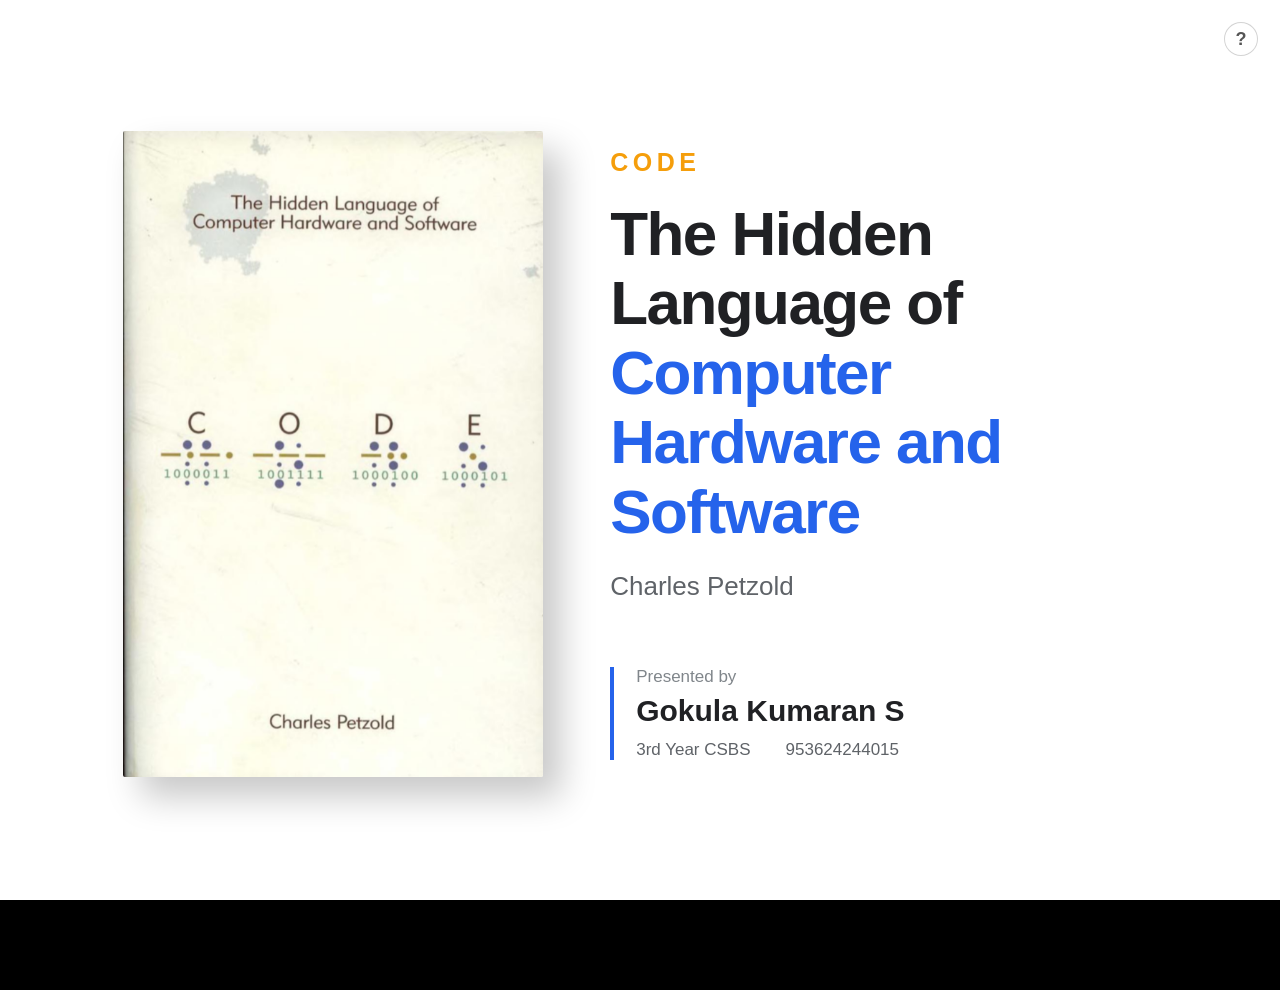
==== index.html @ 005806ea "The Third and fouth slide for the morse code is created" ====
<!DOCTYPE html>
<html lang="en">

<head>
  <meta charset="UTF-8" />

  <meta
    name="viewport"
    content="width=device-width, initial-scale=1.0"
  />

  <title>
    Code - The Hidden Language of Computer Hardware and Software
  </title>

  <link rel="stylesheet" href="style.css" />
</head>

<body>

  <!-- =====================================================
       POWERPOINT PRESENTATION
       ===================================================== -->

  <main id="presentation">

    <div id="deck">


      <!-- =================================================
           SLIDE 1 — TITLE
           ================================================= -->

      <section class="slide active">

        <div class="slide-inner title-slide">

          <div class="book-section">

            <img
              src="public/image/codebook/frontpage.png"
              alt="Code book cover"
              class="book-cover"
            />

          </div>


          <div class="title-section">

            <p class="book-name">
              CODE
            </p>

            <h1>
              The Hidden Language of
              <br />

              <span>
                Computer Hardware and Software
              </span>
            </h1>

            <p class="author">
              Charles Petzold
            </p>


            <div class="presenter-info">

              <p>
                Presented by
              </p>

              <h2>
                Gokula Kumaran S
              </h2>

              <div class="student-info">

                <span>
                  3rd Year CSBS
                </span>

                <span>
                  953624244015
                </span>

              </div>

            </div>

          </div>

        </div>

      </section>



      <!-- =================================================
           SLIDE 2 — ABOUT THE AUTHOR
           ================================================= -->

      <section class="slide author-slide">

        <div class="slide-inner">

          <div class="author-slide-header">

            <p class="slide-label">
              ABOUT THE AUTHOR
            </p>

            <h2 class="slide-title">
              Charles Petzold
            </h2>

          </div>


          <div class="author-layout">


            <div class="author-photo-column">

              <div class="author-photo-frame">

                <img
                  src="public/image/codebook/Charles%20petzold.jpg"
                  alt="Charles Petzold"
                  class="author-photo"
                />

              </div>

            </div>


            <div class="author-info-column">

              <h3 class="author-role">
                Programmer & Technical Author
              </h3>

              <p class="author-bio">
                Charles Petzold is an American programmer and
                technical author best known for explaining
                computer technology from its fundamental ideas.
              </p>


              <div class="author-facts">

                <div class="author-fact">

                  <span class="fact-label">
                    BORN
                  </span>

                  <span class="fact-value">
                    February 2, 1953
                  </span>

                </div>


                <div class="author-fact">

                  <span class="fact-label">
                    FROM
                  </span>

                  <span class="fact-value">
                    New Brunswick, New Jersey, USA
                  </span>

                </div>


                <div class="author-fact">

                  <span class="fact-label">
                    EDUCATION
                  </span>

                  <span class="fact-value">
                    Stevens Institute of Technology
                  </span>

                </div>


                <div class="author-fact">

                  <span class="fact-label">
                    DEGREE
                  </span>

                  <span class="fact-value">
                    B.S. & M.S. in Mathematics · 1975
                  </span>

                </div>

              </div>


              <div class="author-known-for">

                <h4 class="known-for-title">
                  Known for
                </h4>

                <ul class="known-for-list">

                  <li>
                    <strong>Code</strong> —
                    explaining how computers work from the ground up
                  </li>

                  <li>
                    <strong>Programming Windows</strong> —
                    a classic guide to Windows programming
                  </li>

                  <li>
                    Making complex technical ideas easier to understand
                  </li>

                </ul>

              </div>

            </div>

          </div>

        </div>

      </section>



      <!-- =================================================
           SLIDE 3 — WHERE THE BOOK STARTS
           ================================================= -->

      <section class="slide chapter-slide">

        <div class="slide-inner">

          <div class="chapter-content">

            <p class="slide-label">
              WHERE THE BOOK STARTS
            </p>

            <h2 class="chapter-title">
              Before Computers,
              <br />
              <span>There Was Communication.</span>
            </h2>


            <p class="chapter-intro">
              Petzold does not begin with processors,
              programming languages, or binary numbers.
              He begins with a much simpler question:
            </p>


            <div class="big-question">

              <span class="question-mark">
                ?
              </span>

              <div>
                <p>
                  How can one person
                  <strong>send information</strong>
                  to another?
                </p>
              </div>

            </div>


            <div class="story-flow">

              <div class="story-step">

                <span class="step-number">
                  01
                </span>

                <div>

                  <h3>
                    Communication
                  </h3>

                  <p>
                    We need a way to represent
                    information.
                  </p>

                </div>

              </div>


              <div class="flow-arrow">
                →
              </div>


              <div class="story-step">

                <span class="step-number">
                  02
                </span>

                <div>

                  <h3>
                    Signals
                  </h3>

                  <p>
                    Information can be carried
                    by a signal.
                  </p>

                </div>

              </div>


              <div class="flow-arrow">
                →
              </div>


              <div class="story-step">

                <span class="step-number">
                  03
                </span>

                <div>

                  <h3>
                    Code
                  </h3>

                  <p>
                    A system gives meaning
                    to those signals.
                  </p>

                </div>

              </div>

            </div>


            <p class="chapter-ending">
              <span>
                This is where the journey begins.
              </span>
              From communication → to code → to computers.
            </p>

          </div>

        </div>

      </section>



      <!-- =================================================
           SLIDE 4 — MORSE CODE
           ================================================= -->

      <section class="slide morse-slide">

        <div class="slide-inner">

          <div class="morse-header">

            <div>

              <p class="slide-label">
                THE FIRST CODE
              </p>

              <h2 class="morse-title">
                Morse Code
              </h2>

            </div>

            <p class="morse-subtitle">
              Turning letters into simple signals
            </p>

          </div>


          <div class="morse-layout">


            <!-- LEFT SIDE -->

            <div class="morse-explanation">

              <p class="morse-intro">
                Instead of sending a complete letter,
                Morse code represents each letter using
                only two simple signals:
              </p>


              <div class="signal-pair">

                <div class="signal">

                  <span class="signal-symbol">
                    .
                  </span>

                  <span>
                    DOT
                  </span>

                </div>


                <div class="signal">

                  <span class="signal-symbol">
                    −
                  </span>

                  <span>
                    DASH
                  </span>

                </div>

              </div>


              <div class="morse-example">

                <p class="example-label">
                  FOR EXAMPLE
                </p>

                <div class="example-row">

                  <div class="letter-example">

                    <span class="letter">
                      E
                    </span>

                    <span class="equals">
                      =
                    </span>

                    <span class="code">
                      .
                    </span>

                  </div>


                  <div class="letter-example">

                    <span class="letter">
                      T
                    </span>

                    <span class="equals">
                      =
                    </span>

                    <span class="code">
                      −
                    </span>

                  </div>

                </div>


                <div class="example-row">

                  <div class="letter-example">

                    <span class="letter">
                      A
                    </span>

                    <span class="equals">
                      =
                    </span>

                    <span class="code">
                      .−
                    </span>

                  </div>


                  <div class="letter-example">

                    <span class="letter">
                      M
                    </span>

                    <span class="equals">
                      =
                    </span>

                    <span class="code">
                      −−
                    </span>

                  </div>

                </div>

              </div>


              <p class="morse-idea">

                <strong>
                  The important idea:
                </strong>

                information can be represented
                using a small number of simple states.

              </p>

            </div>



            <!-- RIGHT SIDE — IMAGE -->

            <div class="morse-tree-section">

              <div class="tree-title">

                <span>
                  THE MORSE TREE
                </span>

                <small>
                  Follow the path to remember the code
                </small>

              </div>


              <div class="tree-image-frame">

                <img
                  src="public/image/codebook/morse-tree.png"
                  alt="Morse code tree"
                  class="morse-tree-image"
                />

              </div>


              <p class="tree-caption">

                Each step takes us through a simple
                sequence of dots and dashes.

              </p>

            </div>

          </div>


          <div class="morse-bottom">

            <span>
              Morse Code
            </span>

            <span class="bottom-arrow">
              →
            </span>

            <span>
              Simple representation
            </span>

            <span class="bottom-arrow">
              →
            </span>

            <span>
              Understanding code
            </span>

          </div>

        </div>

      </section>



      <!-- =================================================
           ADD FUTURE SLIDES HERE
           ================================================= -->


    </div>

  </main>



  <!-- =====================================================
       INVISIBLE PRESENTATION CONTROLS
       ===================================================== -->

  <button
    id="previous"
    class="invisible-control"
    aria-label="Previous slide"
  ></button>

  <button
    id="next"
    class="invisible-control"
    aria-label="Next slide"
  ></button>



  <!-- =====================================================
       BLACK SCREEN
       ===================================================== -->

  <div id="black-screen"></div>



  <!-- =====================================================
       KEYBOARD HELP
       ===================================================== -->

  <button
    id="help-button"
    aria-label="Keyboard shortcuts"
  >
    ?
  </button>


  <div
    id="keyboard-help"
    aria-hidden="true"
  >

    <div class="help-box">

      <div class="help-header">

        <h3>
          Keyboard Shortcuts
        </h3>

        <button
          id="close-help"
          aria-label="Close"
        >
          ×
        </button>

      </div>


      <div class="shortcut-list">

        <div class="shortcut">
          <span>Next slide</span>
          <div>
            <kbd>→</kbd>
            <kbd>Space</kbd>
            <kbd>Enter</kbd>
          </div>
        </div>


        <div class="shortcut">
          <span>Previous slide</span>
          <div>
            <kbd>←</kbd>
          </div>
        </div>


        <div class="shortcut">
          <span>First slide</span>
          <div>
            <kbd>Home</kbd>
          </div>
        </div>


        <div class="shortcut">
          <span>Last slide</span>
          <div>
            <kbd>End</kbd>
          </div>
        </div>


        <div class="shortcut">
          <span>Fullscreen</span>
          <div>
            <kbd>F</kbd>
          </div>
        </div>


        <div class="shortcut">
          <span>Light / Dark theme</span>
          <div>
            <kbd>T</kbd>
          </div>
        </div>


        <div class="shortcut">
          <span>Black screen</span>
          <div>
            <kbd>B</kbd>
          </div>
        </div>

      </div>

    </div>

  </div>


  <script src="app.js"></script>

</body>

</html>
---- style.css ----
/* =========================================================
   POWERPOINT STYLE PRESENTATION
   ========================================================= */


/* =========================================================
   THEME
   ========================================================= */

:root {

  --slide-background: #ffffff;

  --main-text: #202124;

  --secondary-text: #5f6368;

  --muted-text: #80868b;

  --accent: #2563eb;

  --accent-soft: #e8f0fe;

  --secondary-accent: #f59e0b;

  --border: #dadce0;

  --soft-background: #f8f9fa;

  --point-background: #f8f9fa;

}


body.dark {

  --slide-background: #181818;

  --main-text: #f5f5f5;

  --secondary-text: #b8b8b8;

  --muted-text: #858585;

  --accent: #60a5fa;

  --accent-soft: #1e293b;

  --secondary-accent: #fbbf24;

  --border: #333333;

  --soft-background: #202020;

  --point-background: #202020;

}


/* =========================================================
   RESET
   ========================================================= */

* {

  box-sizing: border-box;

  margin: 0;

  padding: 0;

}


html,
body {

  width: 100%;

  height: 100%;

  overflow: hidden;

  font-family:
    "Aptos",
    "Segoe UI",
    Arial,
    Helvetica,
    sans-serif;

  background: #000;

}


/* =========================================================
   PRESENTATION
   ========================================================= */

#presentation {

  width: 100vw;

  height: 100vh;

  display: flex;

  justify-content: center;

  align-items: center;

  background: #000;

}


#deck {

  position: relative;

  width: 1920px;

  height: 1080px;

  overflow: hidden;

  background: var(--slide-background);

}


/* =========================================================
   SLIDES
   ========================================================= */

.slide {

  position: absolute;

  inset: 0;

  width: 100%;

  height: 100%;

  background: var(--slide-background);

  color: var(--main-text);

  visibility: hidden;

  opacity: 0;

  transform: translateX(20px);

  transition:
    opacity 0.25s ease,
    transform 0.25s ease;

}


.slide.active {

  visibility: visible;

  opacity: 1;

  transform: translateX(0);

}


/* =========================================================
   COMMON SLIDE INNER
   ========================================================= */

.slide-inner {

  position: relative;

  width: 100%;

  height: 100%;

  padding: 90px 110px;

}


/* =========================================================
   SLIDE 1
   ========================================================= */

.title-slide {

  border-top: 8px solid var(--accent);

  display: grid;

  grid-template-columns: 42% 58%;

  align-items: center;

}


.book-section {

  height: 100%;

  display: flex;

  justify-content: center;

  align-items: center;

}


.book-cover {

  width: 420px;

  max-height: 700px;

  object-fit: contain;

  display: block;

  box-shadow:
    18px 20px 35px rgba(0, 0, 0, 0.22);

  border-radius: 2px;

}


.title-section {

  padding-left: 55px;

  max-width: 900px;

}


.book-name {

  font-size: 25px;

  font-weight: 700;

  letter-spacing: 0.18em;

  color: var(--secondary-accent);

  margin-bottom: 22px;

}


.title-section h1 {

  font-size: 62px;

  line-height: 1.12;

  font-weight: 700;

  letter-spacing: -0.025em;

}


.title-section h1 span {

  color: var(--accent);

}


.author {

  margin-top: 25px;

  font-size: 26px;

  color: var(--secondary-text);

}


.presenter-info {

  margin-top: 65px;

  padding-left: 22px;

  border-left: 4px solid var(--accent);

}


.presenter-info > p {

  font-size: 17px;

  color: var(--muted-text);

  margin-bottom: 7px;

}


.presenter-info h2 {

  font-size: 30px;

  font-weight: 600;

}


.student-info {

  display: flex;

  gap: 35px;

  margin-top: 12px;

  font-size: 17px;

  color: var(--secondary-text);

}


/* =========================================================
   SLIDE 2 — AUTHOR
   ========================================================= */

.author-slide {

  border-top: 8px solid var(--accent);

}


.author-slide-header {

  margin-bottom: 42px;

}


.slide-label {

  color: var(--accent);

  font-size: 18px;

  font-weight: 700;

  letter-spacing: 0.15em;

  margin-bottom: 12px;

}


.author-slide .slide-title {

  font-size: 52px;

  font-weight: 700;

  line-height: 1.1;

}


.author-slide .slide-title::after {

  content: "";

  display: block;

  width: 56px;

  height: 4px;

  background: var(--accent);

  margin-top: 14px;

}


.author-layout {

  display: grid;

  grid-template-columns: 360px 1fr;

  column-gap: 85px;

  align-items: start;

  max-width: 1580px;

}


.author-photo-frame {

  width: 360px;

  height: 360px;

  overflow: hidden;

  border: 1px solid var(--border);

  background: var(--soft-background);

  box-shadow:
    14px 16px 30px rgba(0, 0, 0, 0.16);

}


.author-photo {

  width: 100%;

  height: 100%;

  object-fit: cover;

}


.author-info-column {

  padding-top: 2px;

}


.author-role {

  font-size: 32px;

  font-weight: 600;

  color: var(--accent);

  margin-bottom: 16px;

}


.author-bio {

  font-size: 23px;

  line-height: 1.5;

  color: var(--secondary-text);

  max-width: 1000px;

  margin-bottom: 30px;

}


.author-facts {

  display: grid;

  grid-template-columns: 1fr 1fr;

  gap: 14px 35px;

  max-width: 1050px;

  margin-bottom: 32px;

}


.author-fact {

  display: flex;

  flex-direction: column;

  gap: 5px;

  padding: 14px 18px;

  background: var(--soft-background);

  border: 1px solid var(--border);

  border-left: 3px solid var(--accent);

}


.fact-label {

  font-size: 12px;

  font-weight: 700;

  letter-spacing: 0.14em;

  color: var(--accent);

}


.fact-value {

  font-size: 19px;

  color: var(--main-text);

}


.author-known-for {

  border-left: 4px solid var(--accent);

  padding-left: 24px;

}


.known-for-title {

  font-size: 21px;

  font-weight: 700;

  margin-bottom: 14px;

}


.known-for-list {

  list-style: none;

  display: flex;

  flex-direction: column;

  gap: 11px;

}


.known-for-list li {

  position: relative;

  padding-left: 25px;

  font-size: 19px;

  line-height: 1.4;

  color: var(--secondary-text);

}


.known-for-list li::before {

  content: "•";

  position: absolute;

  left: 2px;

  top: -2px;

  font-size: 24px;

  color: var(--accent);

}


.known-for-list strong {

  color: var(--main-text);

}


/* =========================================================
   SLIDE 3 — WHERE THE BOOK STARTS
   ========================================================= */

.chapter-slide {

  border-top: 8px solid var(--accent);

}


.chapter-content {

  width: 100%;

  max-width: 1660px;

  margin: 0 auto;

  padding-top: 25px;

}


.chapter-title {

  font-size: 68px;

  line-height: 1.08;

  letter-spacing: -0.03em;

  margin-bottom: 32px;

}


.chapter-title span {

  color: var(--accent);

}


.chapter-intro {

  max-width: 1050px;

  font-size: 27px;

  line-height: 1.55;

  color: var(--secondary-text);

}


.big-question {

  display: flex;

  align-items: center;

  gap: 30px;

  margin-top: 45px;

  margin-bottom: 55px;

  padding: 25px 35px;

  width: 1050px;

  background: var(--soft-background);

  border-left: 5px solid var(--accent);

}


.question-mark {

  display: flex;

  align-items: center;

  justify-content: center;

  width: 65px;

  height: 65px;

  border-radius: 50%;

  background: var(--accent);

  color: white;

  font-size: 38px;

  font-weight: 700;

}


.big-question p {

  font-size: 29px;

  color: var(--main-text);

}


.big-question strong {

  color: var(--accent);

}


.story-flow {

  display: flex;

  align-items: center;

  gap: 25px;

}


.story-step {

  width: 360px;

  min-height: 145px;

  display: flex;

  align-items: flex-start;

  gap: 20px;

  padding: 25px;

  border: 1px solid var(--border);

  background: var(--soft-background);

}


.step-number {

  font-size: 16px;

  font-weight: 700;

  color: var(--accent);

}


.story-step h3 {

  font-size: 26px;

  margin-bottom: 10px;

}


.story-step p {

  font-size: 19px;

  line-height: 1.45;

  color: var(--secondary-text);

}


.flow-arrow {

  font-size: 35px;

  color: var(--accent);

}


.chapter-ending {

  margin-top: 45px;

  font-size: 21px;

  color: var(--secondary-text);

}


.chapter-ending span {

  color: var(--main-text);

  font-weight: 600;

}


/* =========================================================
   SLIDE 4 — MORSE CODE
   ========================================================= */

.morse-slide {

  border-top: 8px solid var(--accent);

}


.morse-header {

  display: flex;

  justify-content: space-between;

  align-items: flex-end;

  margin-bottom: 40px;

}


.morse-title {

  font-size: 66px;

  line-height: 1;

  letter-spacing: -0.03em;

}


.morse-subtitle {

  font-size: 22px;

  color: var(--secondary-text);

  margin-bottom: 4px;

}


.morse-layout {

  display: grid;

  grid-template-columns: 46% 54%;

  gap: 40px;

  height: 735px;

}


/* LEFT */

.morse-explanation {

  padding-top: 15px;

}


.morse-intro {

  max-width: 680px;

  font-size: 25px;

  line-height: 1.5;

  color: var(--secondary-text);

}


.signal-pair {

  display: flex;

  gap: 18px;

  margin-top: 35px;

}


.signal {

  width: 180px;

  height: 100px;

  display: flex;

  flex-direction: column;

  align-items: center;

  justify-content: center;

  background: var(--soft-background);

  border: 1px solid var(--border);

}


.signal-symbol {

  font-family: Georgia, serif;

  font-size: 42px;

  line-height: 1;

  color: var(--accent);

}


.signal span:last-child {

  margin-top: 8px;

  font-size: 12px;

  letter-spacing: 0.12em;

  font-weight: 700;

  color: var(--muted-text);

}


.morse-example {

  margin-top: 38px;

  padding: 25px;

  width: 520px;

  border-left: 4px solid var(--secondary-accent);

  background: var(--soft-background);

}


.example-label {

  font-size: 13px;

  letter-spacing: 0.14em;

  font-weight: 700;

  color: var(--muted-text);

  margin-bottom: 18px;

}


.example-row {

  display: flex;

  gap: 70px;

  margin-bottom: 18px;

}


.example-row:last-child {

  margin-bottom: 0;

}


.letter-example {

  display: flex;

  align-items: center;

  gap: 15px;

}


.letter {

  font-size: 30px;

  font-weight: 700;

}


.equals {

  color: var(--muted-text);

}


.code {

  font-family: Georgia, serif;

  font-size: 31px;

  color: var(--accent);

  min-width: 50px;

}


.morse-idea {

  margin-top: 35px;

  max-width: 700px;

  font-size: 21px;

  line-height: 1.5;

  color: var(--secondary-text);

}


.morse-idea strong {

  color: var(--main-text);

}


/* RIGHT — TREE */

.morse-tree-section {

  display: flex;

  flex-direction: column;

  align-items: center;

}


.tree-title {

  width: 100%;

  display: flex;

  justify-content: space-between;

  align-items: baseline;

  margin-bottom: 12px;

}


.tree-title span {

  font-size: 15px;

  font-weight: 700;

  letter-spacing: 0.12em;

  color: var(--main-text);

}


.tree-title small {

  font-size: 14px;

  color: var(--muted-text);

}


.tree-image-frame {

  width: 720px;

  height: 570px;

  display: flex;

  align-items: center;

  justify-content: center;

  overflow: hidden;

  border: 1px solid var(--border);

  background: #f7f7f7;

}


.morse-tree-image {

  width: 100%;

  height: 100%;

  object-fit: contain;

  display: block;

}


.tree-caption {

  margin-top: 12px;

  font-size: 16px;

  color: var(--muted-text);

}


.morse-bottom {

  position: absolute;

  bottom: 40px;

  left: 110px;

  right: 110px;

  display: flex;

  justify-content: center;

  align-items: center;

  gap: 18px;

  font-size: 16px;

  color: var(--secondary-text);

}


.morse-bottom span:first-child {

  color: var(--main-text);

  font-weight: 600;

}


.bottom-arrow {

  color: var(--accent);

  font-size: 22px;

}


/* =========================================================
   INVISIBLE CONTROLS
   ========================================================= */

.invisible-control {

  position: fixed;

  width: 1px;

  height: 1px;

  opacity: 0;

  pointer-events: none;

}


/* =========================================================
   BLACK SCREEN
   ========================================================= */

#black-screen {

  position: fixed;

  inset: 0;

  z-index: 9999;

  display: none;

  background: #000;

}


#black-screen.active {

  display: block;

}


/* =========================================================
   FULLSCREEN
   ========================================================= */

:fullscreen #presentation {

  width: 100vw;

  height: 100vh;

}


:fullscreen #deck {

  width: 100vw;

  height: 100vh;

}


/* =========================================================
   HELP BUTTON
   ========================================================= */

#help-button {

  position: fixed;

  top: 22px;

  right: 22px;

  width: 34px;

  height: 34px;

  border: 1px solid rgba(128,128,128,0.35);

  border-radius: 50%;

  background: rgba(255,255,255,0.9);

  color: #555;

  font-size: 18px;

  font-weight: 600;

  cursor: pointer;

  z-index: 5000;

}


body.dark #help-button {

  background: #242424;

  color: #ddd;

  border-color: #444;

}


/* =========================================================
   HELP PANEL
   ========================================================= */

#keyboard-help {

  position: fixed;

  inset: 0;

  z-index: 4999;

  display: none;

  align-items: center;

  justify-content: center;

  background: rgba(0,0,0,0.35);

}


#keyboard-help.active {

  display: flex;

}


.help-box {

  width: 480px;

  background: #fff;

  border: 1px solid #ddd;

  border-radius: 8px;

  box-shadow:
    0 20px 50px rgba(0,0,0,0.25);

  padding: 25px;

}


body.dark .help-box {

  background: #202020;

  border-color: #3a3a3a;

  color: #fff;

}


.help-header {

  display: flex;

  justify-content: space-between;

  align-items: center;

  padding-bottom: 18px;

  border-bottom: 1px solid #e5e5e5;

  margin-bottom: 12px;

}


.help-header h3 {

  font-size: 20px;

}


#close-help {

  border: none;

  background: transparent;

  color: #777;

  font-size: 27px;

  cursor: pointer;

}


.shortcut {

  display: flex;

  justify-content: space-between;

  align-items: center;

  gap: 20px;

  padding: 10px 0;

}


.shortcut span {

  color: #555;

  font-size: 15px;

}


body.dark .shortcut span {

  color: #bbb;

}


.shortcut > div {

  display: flex;

  gap: 5px;

}


/* =========================================================
   KEYBOARD KEYS
   ========================================================= */

kbd {

  min-width: 30px;

  padding: 4px 8px;

  text-align: center;

  border: 1px solid #cfcfcf;

  border-bottom-width: 2px;

  border-radius: 4px;

  background: #f5f5f5;

  color: #333;

  font-family: inherit;

  font-size: 12px;

  font-weight: 600;

}


body.dark kbd {

  background: #303030;

  border-color: #505050;

  color: #eee;

}


/* =========================================================
   RESPONSIVE
   ========================================================= */

@media (max-width: 1200px) {

  .slide-inner {

    padding: 60px;

  }


  .title-section {

    padding-left: 30px;

  }


  .title-section h1 {

    font-size: 48px;

  }


  .book-cover {

    width: 300px;

  }


  .chapter-title {

    font-size: 50px;

  }


  .chapter-intro {

    font-size: 22px;

  }


  .big-question {

    width: 850px;

  }


  .story-step {

    width: 280px;

  }


  .morse-title {

    font-size: 50px;

  }


  .morse-layout {

    grid-template-columns: 45% 55%;

  }


  .tree-image-frame {

    width: 500px;

    height: 450px;

  }

}
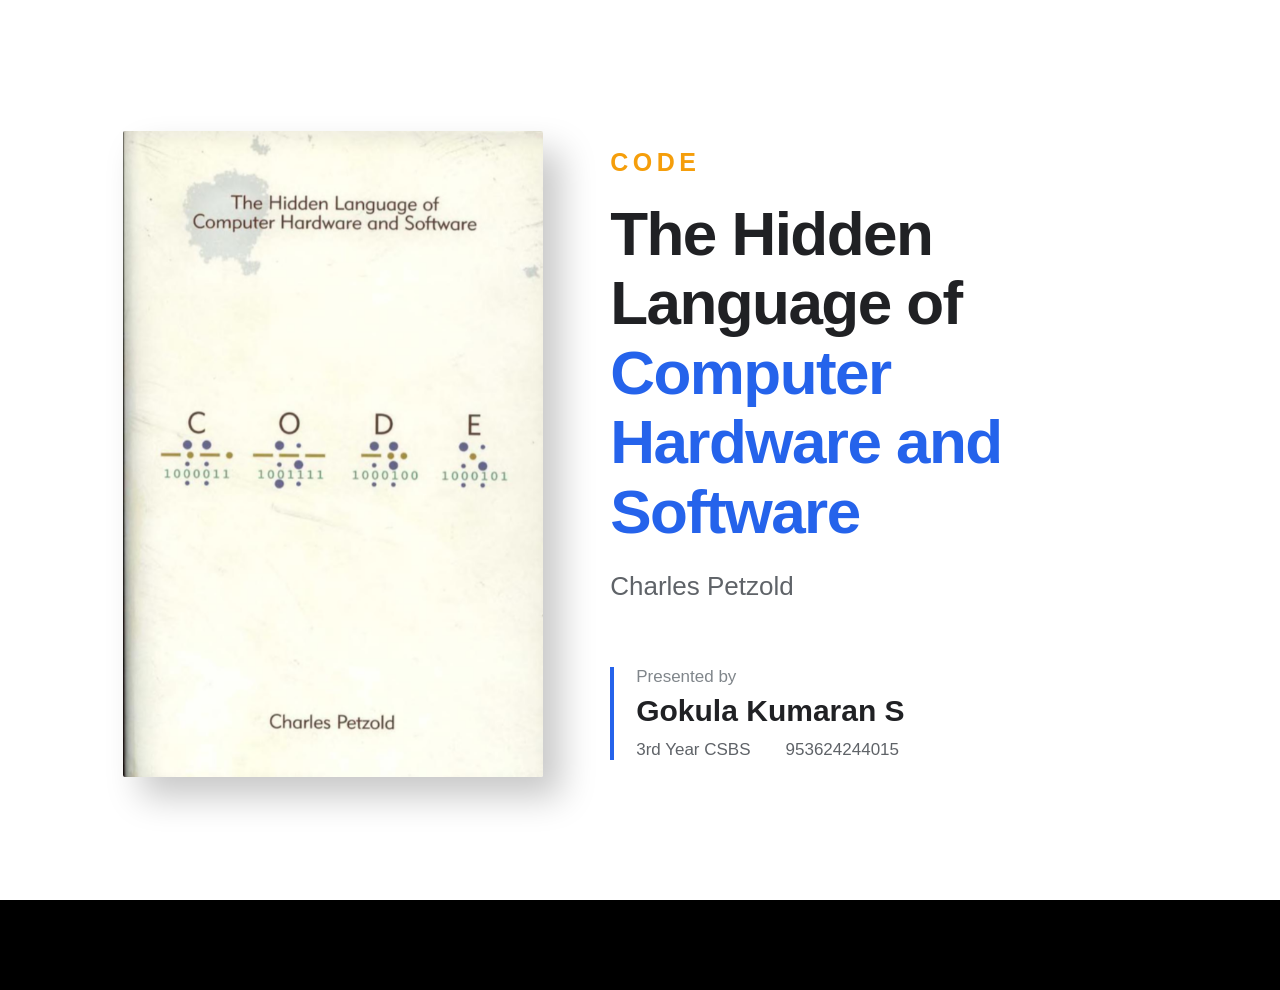
==== commit dd08f020: "The whole ppt website is now ready but I just edit some sentence" ====
--- a/index.html
+++ b/index.html
@@ -625,6 +625,2649 @@
 
 
       <!-- =================================================
+           SLIDE 5 — ELECTRICITY / BULB EXPLANATION
+           ================================================= -->
+
+      <section class="slide electricity-slide">
+
+        <div class="slide-inner">
+
+          <div class="electricity-layout">
+
+
+            <!-- LEFT — TEXT -->
+
+            <div>
+
+              <p class="slide-label">
+                FROM COMMUNICATION TO ELECTRICITY
+              </p>
+
+              <h2 class="electricity-title">
+                How Does a
+                <br />
+                <span>Simple Circuit Work?</span>
+              </h2>
+
+              <p class="electricity-intro">
+                Petzold explains that before we can build
+                anything complex, we need to understand the
+                simplest electrical circuit: a battery, two
+                wires, and a bulb.
+              </p>
+
+
+              <ul class="electricity-points">
+
+                <li class="electricity-point">
+                  <span class="point-num">01</span>
+                  <p>
+                    A <strong>battery</strong> creates a
+                    voltage — a difference in electric
+                    potential between its two terminals.
+                  </p>
+                </li>
+
+                <li class="electricity-point">
+                  <span class="point-num">02</span>
+                  <p>
+                    <strong>Copper wire</strong> is a good
+                    conductor because it has mobile
+                    conduction electrons that respond
+                    readily to an electric field.
+                  </p>
+                </li>
+
+                <li class="electricity-point">
+                  <span class="point-num">03</span>
+                  <p>
+                    When the circuit is <strong>closed</strong>,
+                    electrons flow through the wire and
+                    transfer energy to the
+                    <strong>bulb's filament</strong>,
+                    producing light and heat.
+                  </p>
+                </li>
+
+              </ul>
+
+            </div>
+
+
+            <!-- RIGHT — STATIC CIRCUIT SVG -->
+
+            <div class="circuit-diagram-frame">
+
+              <svg width="620" height="680" viewBox="0 0 620 680">
+
+                <!-- Battery body -->
+                <rect x="60" y="240" width="100" height="200"
+                      rx="10" fill="var(--soft-background)"
+                      stroke="var(--main-text)" stroke-width="3"/>
+
+                <!-- battery cell divider -->
+                <line x1="75" y1="340" x2="145" y2="340"
+                      stroke="var(--border)" stroke-width="1.5"/>
+
+                <!-- + terminal nub -->
+                <rect x="90" y="224" width="40" height="18"
+                      rx="5" fill="var(--secondary-text)"
+                      stroke="var(--main-text)" stroke-width="2"/>
+
+                <!-- terminal labels -->
+                <text x="110" y="218" text-anchor="middle"
+                      font-size="26" font-weight="700"
+                      fill="#c0392b">+</text>
+
+                <text x="110" y="468" text-anchor="middle"
+                      font-size="26" font-weight="700"
+                      fill="#2980b9">−</text>
+
+                <!-- Top wire: battery+ → up → right → down to bulb -->
+                <path d="M 130,226 L 130,80 L 460,80 L 460,190"
+                      fill="none" stroke="var(--main-text)"
+                      stroke-width="3.5"
+                      stroke-linecap="round"
+                      stroke-linejoin="round"/>
+
+                <!-- Bottom wire: battery− → down → right → up to bulb -->
+                <path d="M 130,446 L 130,600 L 460,600 L 460,490"
+                      fill="none" stroke="var(--main-text)"
+                      stroke-width="3.5"
+                      stroke-linecap="round"
+                      stroke-linejoin="round"/>
+
+                <!-- BULB — glass envelope -->
+                <ellipse cx="460" cy="296" rx="60" ry="80"
+                         fill="var(--soft-background)"
+                         stroke="var(--secondary-text)"
+                         stroke-width="2.5"/>
+
+                <!-- base -->
+                <rect x="432" y="372" width="56" height="32"
+                      rx="5" fill="var(--border)"
+                      stroke="var(--secondary-text)"
+                      stroke-width="2"/>
+                <line x1="436" y1="384" x2="484" y2="384"
+                      stroke="var(--muted-text)" stroke-width="1.5"/>
+                <line x1="436" y1="394" x2="484" y2="394"
+                      stroke="var(--muted-text)" stroke-width="1.5"/>
+
+                <!-- screw bottom -->
+                <rect x="446" y="404" width="28" height="12"
+                      rx="3" fill="var(--muted-text)"
+                      stroke="var(--secondary-text)"
+                      stroke-width="1.5"/>
+
+                <!-- connector wires from bulb to main wires -->
+                <line x1="460" y1="416" x2="460" y2="490"
+                      stroke="var(--main-text)" stroke-width="3.5"/>
+                <line x1="460" y1="190" x2="460" y2="220"
+                      stroke="var(--main-text)" stroke-width="3.5"/>
+
+                <!-- filament -->
+                <polyline points="444,366 448,310 452,340 456,290
+                                  460,340 464,310 468,366"
+                          fill="none"
+                          stroke="var(--secondary-text)"
+                          stroke-width="2.2"/>
+
+                <!-- support wires -->
+                <line x1="444" y1="366" x2="444" y2="375"
+                      stroke="var(--muted-text)" stroke-width="1.5"/>
+                <line x1="468" y1="366" x2="468" y2="375"
+                      stroke="var(--muted-text)" stroke-width="1.5"/>
+
+                <!-- Labels -->
+                <text x="80" y="350" font-size="20"
+                      fill="var(--secondary-text)"
+                      font-weight="600"
+                      text-anchor="end">Battery</text>
+
+                <text x="460" y="510" font-size="20"
+                      fill="var(--secondary-text)"
+                      font-weight="600"
+                      text-anchor="middle">Bulb</text>
+
+                <text x="270" y="66" font-size="16"
+                      fill="var(--muted-text)"
+                      text-anchor="middle">Wire (conductor)</text>
+
+                <text x="270" y="624" font-size="16"
+                      fill="var(--muted-text)"
+                      text-anchor="middle">Wire (conductor)</text>
+
+              </svg>
+
+            </div>
+
+          </div>
+
+        </div>
+
+      </section>
+
+
+
+      <!-- =================================================
+           SLIDE 6 — INTERACTIVE BULB CIRCUIT
+           ================================================= -->
+
+      <section class="slide bulb-interactive-slide">
+
+        <div class="slide-inner">
+
+          <div class="bulb-interactive-layout">
+
+            <div class="bulb-interactive-header">
+
+              <p class="slide-label">
+                TRY IT YOURSELF
+              </p>
+
+              <h2 class="bulb-interactive-title">
+                Close the Circuit
+              </h2>
+
+              <p class="bulb-interactive-subtitle">
+                Press ON to close the switch and watch
+                the electrons flow.
+              </p>
+
+            </div>
+
+
+            <!-- INTERACTIVE CIRCUIT SVG -->
+
+            <svg id="circuit-interactive" width="1100" height="560"
+                 viewBox="0 0 1100 560">
+
+              <defs>
+                <radialGradient id="lightGrad"
+                                cx="50%" cy="50%" r="50%">
+                  <stop offset="0%"
+                        stop-color="#fff6d5"
+                        stop-opacity="0.7"/>
+                  <stop offset="100%"
+                        stop-color="#fff6d5"
+                        stop-opacity="0"/>
+                </radialGradient>
+              </defs>
+
+              <!-- Light halo -->
+              <circle id="bulb-halo"
+                      cx="600" cy="220" r="120"
+                      fill="url(#lightGrad)"
+                      opacity="0"/>
+
+              <!-- Battery body -->
+              <rect x="60" y="180" width="100" height="200"
+                    rx="10" fill="#f5f5f5"
+                    stroke="#333" stroke-width="3"/>
+              <line x1="75" y1="280" x2="145" y2="280"
+                    stroke="#999" stroke-width="1.5"/>
+              <rect x="90" y="164" width="40" height="18"
+                    rx="5" fill="#555"
+                    stroke="#333" stroke-width="2"/>
+              <text x="110" y="158" text-anchor="middle"
+                    font-size="26" font-weight="700"
+                    fill="#c0392b">+</text>
+              <text x="110" y="408" text-anchor="middle"
+                    font-size="26" font-weight="700"
+                    fill="#2980b9">−</text>
+
+              <!-- Top wire: battery+ → up → right → down to bulb -->
+              <path id="wire-top"
+                    d="M 130,166 L 130,60 L 600,60 L 600,140"
+                    fill="none" stroke="#333"
+                    stroke-width="3.5"
+                    stroke-linecap="round"
+                    stroke-linejoin="round"/>
+
+              <!-- Bottom wire: battery− → down → right → up to bulb -->
+              <path id="wire-bottom"
+                    d="M 130,386 L 130,500 L 600,500 L 600,410"
+                    fill="none" stroke="#333"
+                    stroke-width="3.5"
+                    stroke-linecap="round"
+                    stroke-linejoin="round"/>
+
+              <!-- Switch on top wire -->
+              <g id="switch-indicator">
+                <line id="switch-gap"
+                      x1="320" y1="60" x2="345" y2="30"
+                      stroke="#c0392b" stroke-width="3.5"
+                      stroke-linecap="round"/>
+                <line id="switch-closed"
+                      x1="320" y1="60" x2="370" y2="60"
+                      stroke="#27ae60" stroke-width="4"
+                      stroke-linecap="round"
+                      opacity="0"/>
+                <circle cx="320" cy="60" r="5" fill="#333"/>
+                <circle cx="370" cy="60" r="5" fill="#333"/>
+                <text x="345" y="22" text-anchor="middle"
+                      font-size="15" fill="#888">Switch</text>
+              </g>
+
+              <!-- BULB — glass -->
+              <ellipse cx="600" cy="230" rx="60" ry="80"
+                       fill="#fafafa" stroke="#555"
+                       stroke-width="2.5"
+                       id="bulb-glass"/>
+
+              <!-- base -->
+              <rect x="572" y="306" width="56" height="32"
+                    rx="5" fill="#bbb"
+                    stroke="#555" stroke-width="2"/>
+              <line x1="576" y1="318" x2="624" y2="318"
+                    stroke="#999" stroke-width="1.5"/>
+              <line x1="576" y1="328" x2="624" y2="328"
+                    stroke="#999" stroke-width="1.5"/>
+              <rect x="586" y="338" width="28" height="12"
+                    rx="3" fill="#999"
+                    stroke="#555" stroke-width="1.5"/>
+
+              <!-- connectors -->
+              <line x1="600" y1="350" x2="600" y2="410"
+                    stroke="#333" stroke-width="3.5"/>
+              <line x1="600" y1="140" x2="600" y2="155"
+                    stroke="#333" stroke-width="3.5"/>
+
+              <!-- filament -->
+              <polyline id="bulb-filament"
+                        points="584,300 588,248 592,272 596,232
+                                600,272 604,248 608,300"
+                        fill="none"
+                        stroke="#666" stroke-width="2.2"/>
+              <line x1="584" y1="300" x2="584" y2="309"
+                    stroke="#888" stroke-width="1.5"/>
+              <line x1="608" y1="300" x2="608" y2="309"
+                    stroke="#888" stroke-width="1.5"/>
+
+              <!-- Light rays (hidden) -->
+              <g id="light-rays" opacity="0">
+                <line x1="530" y1="190" x2="510" y2="170"
+                      stroke="#e8b830" stroke-width="2"
+                      stroke-linecap="round"/>
+                <line x1="525" y1="235" x2="500" y2="235"
+                      stroke="#e8b830" stroke-width="2"
+                      stroke-linecap="round"/>
+                <line x1="530" y1="278" x2="510" y2="300"
+                      stroke="#e8b830" stroke-width="2"
+                      stroke-linecap="round"/>
+                <line x1="670" y1="190" x2="690" y2="170"
+                      stroke="#e8b830" stroke-width="2"
+                      stroke-linecap="round"/>
+                <line x1="675" y1="235" x2="700" y2="235"
+                      stroke="#e8b830" stroke-width="2"
+                      stroke-linecap="round"/>
+                <line x1="670" y1="278" x2="690" y2="300"
+                      stroke="#e8b830" stroke-width="2"
+                      stroke-linecap="round"/>
+              </g>
+
+              <!-- Electron dots containers -->
+              <g id="electron-dots-top"></g>
+              <g id="electron-dots-bottom"></g>
+
+              <!-- Labels in right area -->
+              <text x="760" y="55" font-size="18"
+                    fill="#2678c0" font-weight="600">
+                ← Electron movement (− → +)
+              </text>
+
+              <text x="760" y="510" font-size="18"
+                    fill="#d48020" font-weight="600">
+                ← Conventional current (+ → −)
+              </text>
+
+              <!-- Explanation box -->
+              <rect x="760" y="160" width="310" height="250"
+                    rx="8" fill="#f8fafc"
+                    stroke="#d0d7de" stroke-width="1.5"/>
+
+              <text x="780" y="192" font-size="15"
+                    font-weight="700" fill="#2563eb">
+                WHAT IS HAPPENING?
+              </text>
+
+              <foreignObject x="780" y="205" width="270" height="195">
+                <div xmlns="http://www.w3.org/1999/xhtml"
+                     style="font-size:14px;line-height:1.55;
+                            color:#444;font-family:inherit;">
+                  <p style="margin-bottom:10px;">
+                    When the circuit is <strong>closed</strong>,
+                    an electric field is established through the
+                    conductor. Electrons already present in the
+                    wire respond to this field, producing
+                    electrical flow.
+                  </p>
+                  <p style="margin-bottom:10px;">
+                    <strong>Electrons</strong> flow from
+                    <span style="color:#2980b9;">−</span> to
+                    <span style="color:#c0392b;">+</span>.
+                  </p>
+                  <p>
+                    <strong>Conventional current</strong> is
+                    defined as flowing from
+                    <span style="color:#c0392b;">+</span> to
+                    <span style="color:#2980b9;">−</span>
+                    (historical convention).
+                  </p>
+                </div>
+              </foreignObject>
+
+            </svg>
+
+
+            <div class="circuit-controls">
+
+              <button class="circuit-btn"
+                      id="btn-on"
+                      onclick="bulbOn()">
+                ON
+              </button>
+
+              <button class="circuit-btn"
+                      id="btn-off"
+                      onclick="bulbOff()">
+                OFF
+              </button>
+
+            </div>
+
+            <div class="circuit-status"
+                 id="bulb-status">
+              Circuit OPEN — Bulb OFF
+            </div>
+
+          </div>
+
+        </div>
+
+      </section>
+
+
+
+      <!-- =================================================
+           SLIDE 7 — RELAY EXPLANATION
+           ================================================= -->
+
+      <section class="slide relay-explain-slide">
+
+        <div class="slide-inner">
+
+          <div class="relay-explain-layout">
+
+
+            <!-- LEFT — TEXT -->
+
+            <div>
+
+              <p class="slide-label">
+                THE NEXT STEP
+              </p>
+
+              <h2 class="relay-explain-title">
+                How Does a
+                <br />
+                <span>Relay Work?</span>
+              </h2>
+
+              <p class="relay-explain-intro">
+                Petzold shows that a relay lets one circuit
+                control another — using an electromagnetic
+                field. This was the key building block of
+                early telegraph repeaters and, later,
+                the first computers.
+              </p>
+
+
+              <ul class="relay-chain">
+
+                <li>🔋 Battery powers the coil</li>
+
+                <li class="chain-arrow-item">↓</li>
+
+                <li>⚡ Current flows through coil</li>
+
+                <li class="chain-arrow-item">↓</li>
+
+                <li>🧲 Electromagnetic field forms</li>
+
+                <li class="chain-arrow-item">↓</li>
+
+                <li>⚙️ Flexible arm is pulled down</li>
+
+                <li class="chain-arrow-item">↓</li>
+
+                <li>🔌 Contact closes</li>
+
+                <li class="chain-arrow-item">↓</li>
+
+                <li>💡 Second circuit → Bulb ON</li>
+
+              </ul>
+
+            </div>
+
+
+            <!-- RIGHT — STATIC RELAY DIAGRAM (matching Petzold's book) -->
+
+            <div class="circuit-diagram-frame">
+
+              <svg width="600" height="720" viewBox="0 0 600 720">
+
+                <!-- ===== PRIMARY CIRCUIT (left side) ===== -->
+
+                <!-- Battery 1 -->
+                <rect x="20" y="200" width="50" height="90"
+                      rx="6" fill="#f5f5f5"
+                      stroke="#333" stroke-width="2"/>
+                <rect x="30" y="191" width="30" height="11"
+                      rx="4" fill="#555"
+                      stroke="#333" stroke-width="1.5"/>
+                <text x="45" y="186" text-anchor="middle"
+                      font-size="18" font-weight="700"
+                      fill="#c0392b">+</text>
+                <text x="45" y="308" text-anchor="middle"
+                      font-size="18" font-weight="700"
+                      fill="#2980b9">−</text>
+
+                <!-- Switch -->
+                <circle cx="120" cy="100" r="4" fill="#333"/>
+                <line x1="120" y1="100" x2="138" y2="78"
+                      stroke="#333" stroke-width="2.5"
+                      stroke-linecap="round"/>
+                <circle cx="160" cy="100" r="4" fill="#333"/>
+                <text x="140" y="70" text-anchor="middle"
+                      font-size="12" fill="#888">Switch</text>
+
+                <!-- Wire: bat1+ → up → right to switch → right → down to coil top -->
+                <path d="M 45,191 L 45,100 L 120,100"
+                      fill="none" stroke="#333" stroke-width="2.5"/>
+                <path d="M 160,100 L 260,100 L 260,350"
+                      fill="none" stroke="#333" stroke-width="2.5"/>
+
+                <!-- Wire: coil bottom → down → left → up to bat1− -->
+                <path d="M 260,580 L 260,660 L 45,660 L 45,294"
+                      fill="none" stroke="#333" stroke-width="2.5"/>
+
+                <!-- COIL (electromagnet cylinder) -->
+                <rect x="230" y="350" width="60" height="230"
+                      rx="6" fill="#fff8ee"
+                      stroke="#c07820" stroke-width="2.5"/>
+
+                <!-- coil windings -->
+                <g stroke="#c07820" stroke-width="1.8" fill="none">
+                  <path d="M 236,368 Q 260,358 260,374 Q 260,390 284,380"/>
+                  <path d="M 236,400 Q 260,390 260,406 Q 260,422 284,412"/>
+                  <path d="M 236,432 Q 260,422 260,438 Q 260,454 284,444"/>
+                  <path d="M 236,464 Q 260,454 260,470 Q 260,486 284,476"/>
+                  <path d="M 236,496 Q 260,486 260,502 Q 260,518 284,508"/>
+                  <path d="M 236,528 Q 260,518 260,534 Q 260,550 284,540"/>
+                </g>
+
+                <!-- iron core -->
+                <rect x="252" y="358" width="16" height="214"
+                      rx="3" fill="#d0d0d0"
+                      stroke="#888" stroke-width="1.5"/>
+
+                <text x="260" y="340" text-anchor="middle"
+                      font-size="13" fill="#c07820"
+                      font-weight="600">Electromagnet</text>
+                <text x="260" y="604" text-anchor="middle"
+                      font-size="11" fill="#888">Iron core</text>
+
+                <!-- ===== FLEXIBLE ARM / CONTACT ===== -->
+
+                <!-- Arm pivot (fixed end) — attached to a post above coil -->
+                <line x1="300" y1="300" x2="300" y2="330"
+                      stroke="#888" stroke-width="3"/>
+                <circle cx="300" cy="300" r="5"
+                        fill="#888" stroke="#555"
+                        stroke-width="1.5"/>
+
+                <!-- Flexible metal arm — horizontal, resting (not pulled) -->
+                <line x1="300" y1="300" x2="430" y2="300"
+                      stroke="#666" stroke-width="4"
+                      stroke-linecap="round"/>
+
+                <!-- Moving contact at arm tip -->
+                <circle cx="430" cy="300" r="5"
+                        fill="#2980b9" stroke="#333"
+                        stroke-width="1.5"/>
+
+                <!-- Fixed contact below arm tip (gap when arm is up) -->
+                <circle cx="430" cy="340" r="5"
+                        fill="#c0392b" stroke="#333"
+                        stroke-width="1.5"/>
+
+                <!-- Gap indicator -->
+                <line x1="430" y1="308" x2="430" y2="332"
+                      stroke="#ccc" stroke-width="1"
+                      stroke-dasharray="3,3"/>
+
+                <text x="450" y="296" font-size="11"
+                      fill="#666">Flexible arm</text>
+                <text x="450" y="346" font-size="11"
+                      fill="#c0392b" font-weight="600">
+                  Fixed contact
+                </text>
+
+                <!-- ===== SECONDARY CIRCUIT (right side) ===== -->
+
+                <!-- Wire: from arm pivot → up → right to bulb -->
+                <path d="M 300,295 L 300,100 L 480,100 L 480,130"
+                      fill="none" stroke="#555"
+                      stroke-width="2.5"
+                      stroke-dasharray="8,5"/>
+
+                <!-- Wire: from fixed contact → down → right → up to bulb bottom -->
+                <path d="M 430,345 L 430,660 L 480,660 L 480,280"
+                      fill="none" stroke="#555"
+                      stroke-width="2.5"
+                      stroke-dasharray="8,5"/>
+
+                <!-- BULB (secondary) — top right -->
+                <ellipse cx="480" cy="175" rx="30" ry="42"
+                         fill="#fafafa" stroke="#555"
+                         stroke-width="2"/>
+                <rect x="462" y="214" width="36" height="18"
+                      rx="4" fill="#bbb"
+                      stroke="#555" stroke-width="1.5"/>
+                <polyline points="468,210 470,184 474,198
+                                  478,172 482,198 486,184
+                                  492,210"
+                         fill="none" stroke="#666"
+                         stroke-width="1.5"/>
+                <rect x="470" y="232" width="20" height="8"
+                      rx="2" fill="#999"
+                      stroke="#555" stroke-width="1"/>
+                <line x1="480" y1="240" x2="480" y2="280"
+                      stroke="#555" stroke-width="2.5"
+                      stroke-dasharray="8,5"/>
+                <text x="480" y="260" text-anchor="middle"
+                      font-size="13" fill="#555"
+                      dx="42">Bulb</text>
+
+                <!-- Labels -->
+                <text x="130" y="55" font-size="15"
+                      fill="#c07820" font-weight="700">
+                  Primary (control)
+                </text>
+                <text x="380" y="55" font-size="15"
+                      fill="#555" font-weight="700">
+                  Secondary (load)
+                </text>
+
+                <line x1="340" y1="40" x2="340" y2="680"
+                      stroke="#ddd" stroke-width="1"
+                      stroke-dasharray="6,6"/>
+
+                <text x="300" y="694" text-anchor="middle"
+                      font-size="13" fill="#888">
+                  Dashed wires = circuit OPEN until
+                  the arm is pulled down
+                </text>
+
+              </svg>
+
+            </div>
+
+          </div>
+
+        </div>
+
+      </section>
+
+
+
+      <!-- =================================================
+           SLIDE 8 — INTERACTIVE RELAY
+           ================================================= -->
+
+      <section class="slide relay-interactive-slide">
+
+        <div class="slide-inner">
+
+          <div class="relay-interactive-layout">
+
+            <div class="relay-interactive-header">
+
+              <p class="slide-label">
+                WATCH THE RELAY
+              </p>
+
+              <h2 class="relay-interactive-title">
+                Step-by-Step Animation
+              </h2>
+
+              <p class="relay-step-text"
+                 id="relay-step-text">
+                Press "Activate Relay" to see the
+                physical sequence.
+              </p>
+
+            </div>
+
+
+            <!-- INTERACTIVE RELAY SVG (Petzold book layout) -->
+            <!--
+              Layout:
+              - Battery1 (left) → switch → coil (bottom-center)
+              - Coil at bottom pulls flexible arm DOWN
+              - Arm tip touches fixed contact → closes secondary circuit
+              - Battery2 → arm pivot → arm → contact → bulb → Battery2
+              - Bulb at top-right
+            -->
+
+            <svg id="relay-svg" width="1060" height="500"
+                 viewBox="0 0 1060 500">
+
+              <defs>
+                <filter id="coil-glow"
+                        x="-50%" y="-50%"
+                        width="200%" height="200%">
+                  <feGaussianBlur stdDeviation="5"
+                                  result="blur"/>
+                  <feMerge>
+                    <feMergeNode in="blur"/>
+                    <feMergeNode in="SourceGraphic"/>
+                  </feMerge>
+                </filter>
+
+                <radialGradient id="relayBulbLight"
+                                cx="50%" cy="50%" r="50%">
+                  <stop offset="0%"
+                        stop-color="#fff6d5"
+                        stop-opacity="0.65"/>
+                  <stop offset="100%"
+                        stop-color="#fff6d5"
+                        stop-opacity="0"/>
+                </radialGradient>
+              </defs>
+
+
+              <!-- ===== PRIMARY CIRCUIT (left) ===== -->
+
+              <!-- Battery 1 -->
+              <rect x="30" y="120" width="55" height="100"
+                    rx="7" fill="#f5f5f5"
+                    stroke="#333" stroke-width="2.5"/>
+              <rect x="43" y="110" width="30" height="12"
+                    rx="4" fill="#555"
+                    stroke="#333" stroke-width="1.8"/>
+              <text x="58" y="105" text-anchor="middle"
+                    font-size="20" font-weight="700"
+                    fill="#c0392b">+</text>
+              <text x="58" y="240" text-anchor="middle"
+                    font-size="20" font-weight="700"
+                    fill="#2980b9">−</text>
+
+              <!-- Primary top wire: bat1+ → up → right → coil top -->
+              <path id="relay-wire-p-top"
+                    d="M 58,110 L 58,40 L 320,40 L 320,200"
+                    fill="none" stroke="#333"
+                    stroke-width="2.8"
+                    stroke-linecap="round"
+                    stroke-linejoin="round"/>
+
+              <!-- Primary bottom wire: coil bottom → down → left → bat1− -->
+              <path id="relay-wire-p-bot"
+                    d="M 320,440 L 320,475 L 58,475 L 58,224"
+                    fill="none" stroke="#333"
+                    stroke-width="2.8"
+                    stroke-linecap="round"
+                    stroke-linejoin="round"/>
+
+
+              <!-- COIL (electromagnet cylinder at bottom-center) -->
+              <rect id="coil-body"
+                    x="290" y="200" width="60" height="240"
+                    rx="6" fill="#fff8ee"
+                    stroke="#c07820" stroke-width="2.5"/>
+
+              <!-- Coil windings -->
+              <g id="coil-windings"
+                 stroke="#c07820" stroke-width="1.8"
+                 fill="none">
+                <path d="M 296,218 Q 320,208 320,224 Q 320,240 344,230"/>
+                <path d="M 296,250 Q 320,240 320,256 Q 320,272 344,262"/>
+                <path d="M 296,282 Q 320,272 320,288 Q 320,304 344,294"/>
+                <path d="M 296,314 Q 320,304 320,320 Q 320,336 344,326"/>
+                <path d="M 296,346 Q 320,336 320,352 Q 320,368 344,358"/>
+                <path d="M 296,378 Q 320,368 320,384 Q 320,400 344,390"/>
+                <path d="M 296,410 Q 320,400 320,416 Q 320,432 344,422"/>
+              </g>
+
+              <!-- Iron core -->
+              <rect x="312" y="208" width="16" height="224"
+                    rx="4" fill="#ccc"
+                    stroke="#999" stroke-width="1.5"/>
+
+              <text x="320" y="192" text-anchor="middle"
+                    font-size="12" fill="#c07820"
+                    font-weight="600">Electromagnet</text>
+
+              <!-- Magnetic field lines (hidden initially) -->
+              <g id="mag-field-lines">
+                <ellipse cx="320" cy="320" rx="48" ry="100"
+                         class="mag-field-line"/>
+                <ellipse cx="320" cy="320" rx="62" ry="125"
+                         class="mag-field-line"/>
+                <ellipse cx="320" cy="320" rx="76" ry="150"
+                         class="mag-field-line"/>
+              </g>
+
+              <!-- Coil glow overlay -->
+              <rect id="coil-glow-rect"
+                    x="290" y="200" width="60" height="240"
+                    rx="6" fill="#f0c040" opacity="0"
+                    filter="url(#coil-glow)"/>
+
+
+              <!-- ===== ARMATURE / FLEXIBLE ARM ===== -->
+
+              <!-- Mounting post (vertical bar connecting arm to frame) -->
+              <line x1="365" y1="170" x2="365" y2="200"
+                    stroke="#888" stroke-width="3.5"/>
+
+              <!-- Arm pivot point -->
+              <circle id="armature-pivot"
+                      cx="365" cy="170" r="6"
+                      fill="#888" stroke="#555"
+                      stroke-width="2"/>
+              <text x="365" y="158" text-anchor="middle"
+                    font-size="10" fill="#888">Pivot</text>
+
+              <!-- Armature group — the flexible arm rotates around pivot -->
+              <!-- Resting: horizontal to the right -->
+              <!-- Activated: tip drops DOWN (clockwise rotation ~22deg) -->
+              <g id="armature-group"
+                 style="transform-origin: 365px 170px;
+                        transition: transform 0.7s ease-in-out;">
+                <!-- The flexible metal rod -->
+                <line x1="365" y1="170" x2="500" y2="170"
+                      stroke="#666" stroke-width="4.5"
+                      stroke-linecap="round"/>
+                <!-- Moving contact at tip -->
+                <circle id="moving-contact"
+                        cx="500" cy="170" r="5.5"
+                        fill="#2980b9" stroke="#333"
+                        stroke-width="1.8"/>
+              </g>
+
+              <text x="440" y="158" text-anchor="middle"
+                    font-size="11" fill="#666">
+                Flexible metal arm
+              </text>
+
+              <!-- Fixed contact BELOW arm tip -->
+              <!-- When arm rotates down ~22°, its tip reaches here -->
+              <circle id="fixed-contact"
+                      cx="498" cy="220" r="5.5"
+                      fill="#c0392b" stroke="#333"
+                      stroke-width="1.8"/>
+              <text x="530" y="226" font-size="11"
+                    fill="#c0392b" font-weight="600">
+                Fixed contact
+              </text>
+
+              <!-- Contact bridge (hidden — shown when arm touches contact) -->
+              <line id="contact-bridge"
+                    x1="498" y1="178" x2="498" y2="214"
+                    stroke="#27ae60" stroke-width="5"
+                    stroke-linecap="round"
+                    opacity="0"/>
+
+              <!-- Gap indicator (dashed) — hidden when contact is made -->
+              <line id="contact-gap"
+                    x1="500" y1="178" x2="498" y2="214"
+                    stroke="#ccc" stroke-width="1"
+                    stroke-dasharray="3,3"/>
+
+
+              <!-- ===== SECONDARY CIRCUIT (right) ===== -->
+
+              <!-- Battery 2 -->
+              <rect x="730" y="120" width="55" height="100"
+                    rx="7" fill="#f5f5f5"
+                    stroke="#333" stroke-width="2.5"/>
+              <rect x="743" y="110" width="30" height="12"
+                    rx="4" fill="#555"
+                    stroke="#333" stroke-width="1.8"/>
+              <text x="758" y="105" text-anchor="middle"
+                    font-size="20" font-weight="700"
+                    fill="#c0392b">+</text>
+              <text x="758" y="240" text-anchor="middle"
+                    font-size="20" font-weight="700"
+                    fill="#2980b9">−</text>
+
+              <!-- Wire: bat2+ → up → left → down to arm pivot -->
+              <!--   (arm's fixed end connects to bat2+)        -->
+              <path id="relay-wire-s-in"
+                    d="M 758,110 L 758,28 L 365,28 L 365,164"
+                    fill="none" stroke="#555"
+                    stroke-width="2.8"
+                    stroke-linecap="round"
+                    stroke-linejoin="round"/>
+
+              <!-- Wire: fixed contact → right → up to bulb left terminal -->
+              <path id="relay-wire-s-mid"
+                    d="M 498,226 L 498,475 L 590,475 L 590,250"
+                    fill="none" stroke="#555"
+                    stroke-width="2.8"
+                    stroke-linecap="round"
+                    stroke-linejoin="round"/>
+
+              <!-- Wire: bulb right terminal → down → right → up to bat2− -->
+              <path id="relay-wire-s-out"
+                    d="M 620,250 L 620,475 L 758,475 L 758,224"
+                    fill="none" stroke="#555"
+                    stroke-width="2.8"
+                    stroke-linecap="round"
+                    stroke-linejoin="round"/>
+
+              <!-- SECONDARY BULB (between relay and bat2) -->
+              <circle id="relay-bulb-halo"
+                      cx="605" cy="158" r="65"
+                      fill="url(#relayBulbLight)"
+                      opacity="0"/>
+
+              <ellipse id="relay-bulb-glass"
+                       cx="605" cy="155" rx="30" ry="42"
+                       fill="#fafafa" stroke="#555"
+                       stroke-width="2"/>
+
+              <!-- base -->
+              <rect x="587" y="194" width="36" height="18"
+                    rx="4" fill="#bbb"
+                    stroke="#555" stroke-width="1.5"/>
+              <line x1="590" y1="202" x2="622" y2="202"
+                    stroke="#999" stroke-width="1"/>
+              <line x1="590" y1="208" x2="622" y2="208"
+                    stroke="#999" stroke-width="1"/>
+
+              <!-- filament -->
+              <polyline id="relay-bulb-filament"
+                        points="594,190 596,164 600,178
+                                604,150 608,178 612,164
+                                616,190"
+                        fill="none" stroke="#666"
+                        stroke-width="1.8"/>
+
+              <!-- support wires for filament -->
+              <line x1="594" y1="190" x2="594" y2="196"
+                    stroke="#888" stroke-width="1.2"/>
+              <line x1="616" y1="190" x2="616" y2="196"
+                    stroke="#888" stroke-width="1.2"/>
+
+              <!-- bottom screw contact -->
+              <rect x="595" y="212" width="20" height="8"
+                    rx="2" fill="#999"
+                    stroke="#555" stroke-width="1"/>
+
+              <!-- connectors from bulb to wires -->
+              <line x1="590" y1="220" x2="590" y2="250"
+                    stroke="#555" stroke-width="2.8"/>
+              <line x1="620" y1="220" x2="620" y2="250"
+                    stroke="#555" stroke-width="2.8"/>
+
+              <text x="605" y="270" text-anchor="middle"
+                    font-size="13" fill="#555">Bulb</text>
+
+              <!-- Light rays (hidden) -->
+              <g id="relay-light-rays" opacity="0">
+                <line x1="568" y1="132" x2="554" y2="118"
+                      stroke="#e8b830" stroke-width="1.8"
+                      stroke-linecap="round"/>
+                <line x1="566" y1="160" x2="548" y2="160"
+                      stroke="#e8b830" stroke-width="1.8"
+                      stroke-linecap="round"/>
+                <line x1="568" y1="186" x2="554" y2="200"
+                      stroke="#e8b830" stroke-width="1.8"
+                      stroke-linecap="round"/>
+                <line x1="642" y1="132" x2="656" y2="118"
+                      stroke="#e8b830" stroke-width="1.8"
+                      stroke-linecap="round"/>
+                <line x1="644" y1="160" x2="662" y2="160"
+                      stroke="#e8b830" stroke-width="1.8"
+                      stroke-linecap="round"/>
+                <line x1="642" y1="186" x2="656" y2="200"
+                      stroke="#e8b830" stroke-width="1.8"
+                      stroke-linecap="round"/>
+              </g>
+
+
+              <!-- Electron dot containers -->
+              <g id="relay-coil-dots"></g>
+              <g id="relay-sec-dots"></g>
+
+
+              <!-- Circuit labels -->
+              <text x="170" y="20" font-size="16"
+                    fill="#c07820" font-weight="700">
+                Primary Circuit (control)
+              </text>
+              <text x="550" y="20" font-size="16"
+                    fill="#555" font-weight="700">
+                Secondary Circuit (load)
+              </text>
+
+
+              <!-- Step indicator panel -->
+              <rect x="850" y="30" width="195" height="340"
+                    rx="8" fill="#f8fafc"
+                    stroke="#d0d7de" stroke-width="1.5"/>
+              <text x="948" y="60" text-anchor="middle"
+                    font-size="14" font-weight="700"
+                    fill="#2563eb">
+                RELAY SEQUENCE
+              </text>
+
+              <g id="step-indicators">
+                <text id="step-ind-1" x="870" y="100"
+                      font-size="15" fill="#bbb"
+                      font-weight="600">
+                  1. Coil current
+                </text>
+                <text id="step-ind-2" x="870" y="150"
+                      font-size="15" fill="#bbb"
+                      font-weight="600">
+                  2. Magnetic field
+                </text>
+                <text id="step-ind-3" x="870" y="200"
+                      font-size="15" fill="#bbb"
+                      font-weight="600">
+                  3. Arm pulled down
+                </text>
+                <text id="step-ind-4" x="870" y="250"
+                      font-size="15" fill="#bbb"
+                      font-weight="600">
+                  4. Contact closes
+                </text>
+                <text id="step-ind-5" x="870" y="300"
+                      font-size="15" fill="#bbb"
+                      font-weight="600">
+                  5. Bulb turns ON
+                </text>
+
+                <!-- Arrows between steps -->
+                <text x="920" y="125" font-size="18"
+                      fill="#ddd">↓</text>
+                <text x="920" y="175" font-size="18"
+                      fill="#ddd">↓</text>
+                <text x="920" y="225" font-size="18"
+                      fill="#ddd">↓</text>
+                <text x="920" y="275" font-size="18"
+                      fill="#ddd">↓</text>
+              </g>
+
+            </svg>
+
+
+            <div class="relay-controls">
+
+              <button class="circuit-btn"
+                      id="btn-relay-on"
+                      onclick="activateRelay()">
+                ACTIVATE RELAY
+              </button>
+
+              <button class="circuit-btn"
+                      id="btn-relay-reset"
+                      onclick="resetRelay()">
+                RESET
+              </button>
+
+            </div>
+
+            <div class="relay-status-box"
+                 id="relay-status">
+              COIL OFF — CONTACT OPEN
+            </div>
+
+          </div>
+
+        </div>
+
+      </section>
+
+
+      <!-- =================================================
+           SLIDE 9 — FROM RELAYS TO LOGIC GATES
+           ================================================= -->
+
+      <section class="slide gates-intro-slide">
+
+        <div class="slide-inner">
+
+          <div class="gates-intro-layout">
+
+            <div>
+
+              <p class="slide-label">
+                CHAPTER 11 — GATES (NOT BILL)
+              </p>
+
+              <h2 class="gates-intro-title">
+                From Relays to
+                <br />
+                <span>Logic Gates</span>
+              </h2>
+
+              <p class="gates-intro-text">
+                Petzold shows that <strong>"the input of a relay
+                need not be a switch, and the output of a relay need
+                not be a lightbulb."</strong> By connecting relays in
+                different configurations, we can build the fundamental
+                building blocks of all computers: <strong>logic gates</strong>.
+              </p>
+
+              <ul class="gate-types">
+
+                <li class="gate-type-item">
+                  <span class="gate-type-icon">⚡</span>
+                  <p>
+                    <strong>OR Gate</strong> — Two relays with
+                    contacts in parallel. Either one can light
+                    the bulb.
+                  </p>
+                </li>
+
+                <li class="gate-type-item">
+                  <span class="gate-type-icon">🔗</span>
+                  <p>
+                    <strong>AND Gate</strong> — Two relays with
+                    contacts in series. Both must be on to light
+                    the bulb.
+                  </p>
+                </li>
+
+                <li class="gate-type-item">
+                  <span class="gate-type-icon">🔄</span>
+                  <p>
+                    <strong>NOT Gate</strong> — A relay wired in
+                    reverse. The bulb is on when the switch is
+                    off, and off when the switch is on.
+                  </p>
+                </li>
+
+              </ul>
+
+            </div>
+
+
+            <div class="gates-visual">
+
+              <div class="gates-chain">
+                <div class="chain-box">Relays</div>
+                <span class="chain-arrow">→</span>
+                <div class="chain-box accent">Logic Gates</div>
+                <span class="chain-arrow">→</span>
+                <div class="chain-box">Computers</div>
+              </div>
+
+              <svg width="500" height="480" viewBox="0 0 500 480">
+
+                <!-- OR symbol -->
+                <text x="250" y="30" text-anchor="middle"
+                      font-size="16" font-weight="700"
+                      fill="var(--accent)">
+                  THREE FUNDAMENTAL GATES
+                </text>
+
+                <!-- OR Gate symbol -->
+                <g transform="translate(90,60)">
+                  <text x="60" y="0" text-anchor="middle"
+                        font-size="15" font-weight="700"
+                        fill="var(--main-text)">OR Gate</text>
+                  <line x1="0" y1="30" x2="30" y2="30"
+                        stroke="var(--main-text)" stroke-width="2.5"/>
+                  <line x1="0" y1="70" x2="30" y2="70"
+                        stroke="var(--main-text)" stroke-width="2.5"/>
+                  <path d="M 30,15 Q 45,15 55,50 Q 45,85 30,85 Q 50,50 30,15"
+                        fill="var(--soft-background)"
+                        stroke="var(--main-text)" stroke-width="2.5"/>
+                  <path d="M 55,50 Q 80,50 90,50"
+                        fill="none"
+                        stroke="var(--main-text)" stroke-width="2.5"/>
+                  <line x1="90" y1="50" x2="120" y2="50"
+                        stroke="var(--main-text)" stroke-width="2.5"/>
+                  <text x="8" y="26" font-size="12"
+                        fill="var(--muted-text)">A</text>
+                  <text x="8" y="88" font-size="12"
+                        fill="var(--muted-text)">B</text>
+                  <text x="125" y="54" font-size="12"
+                        fill="var(--muted-text)">Out</text>
+                  <text x="60" y="115" text-anchor="middle"
+                        font-size="13"
+                        fill="var(--secondary-text)">
+                    A OR B = Output
+                  </text>
+                </g>
+
+                <!-- AND Gate symbol -->
+                <g transform="translate(90,210)">
+                  <text x="60" y="0" text-anchor="middle"
+                        font-size="15" font-weight="700"
+                        fill="var(--main-text)">AND Gate</text>
+                  <line x1="0" y1="30" x2="30" y2="30"
+                        stroke="var(--main-text)" stroke-width="2.5"/>
+                  <line x1="0" y1="70" x2="30" y2="70"
+                        stroke="var(--main-text)" stroke-width="2.5"/>
+                  <rect x="30" y="15" width="40" height="70"
+                        fill="var(--soft-background)"
+                        stroke="var(--main-text)" stroke-width="2.5"/>
+                  <path d="M 70,15 Q 100,15 100,50 Q 100,85 70,85"
+                        fill="var(--soft-background)"
+                        stroke="var(--main-text)" stroke-width="2.5"/>
+                  <line x1="100" y1="50" x2="120" y2="50"
+                        stroke="var(--main-text)" stroke-width="2.5"/>
+                  <text x="8" y="26" font-size="12"
+                        fill="var(--muted-text)">A</text>
+                  <text x="8" y="88" font-size="12"
+                        fill="var(--muted-text)">B</text>
+                  <text x="125" y="54" font-size="12"
+                        fill="var(--muted-text)">Out</text>
+                  <text x="60" y="115" text-anchor="middle"
+                        font-size="13"
+                        fill="var(--secondary-text)">
+                    A AND B = Output
+                  </text>
+                </g>
+
+                <!-- NOT Gate symbol -->
+                <g transform="translate(90,360)">
+                  <text x="50" y="0" text-anchor="middle"
+                        font-size="15" font-weight="700"
+                        fill="var(--main-text)">NOT Gate (Inverter)</text>
+                  <line x1="0" y1="45" x2="30" y2="45"
+                        stroke="var(--main-text)" stroke-width="2.5"/>
+                  <polygon points="30,20 30,70 80,45"
+                           fill="var(--soft-background)"
+                           stroke="var(--main-text)" stroke-width="2.5"/>
+                  <circle cx="85" cy="45" r="5"
+                          fill="var(--soft-background)"
+                          stroke="var(--main-text)" stroke-width="2.5"/>
+                  <line x1="90" y1="45" x2="120" y2="45"
+                        stroke="var(--main-text)" stroke-width="2.5"/>
+                  <text x="8" y="42" font-size="12"
+                        fill="var(--muted-text)">A</text>
+                  <text x="125" y="49" font-size="12"
+                        fill="var(--muted-text)">Out</text>
+                  <text x="60" y="100" text-anchor="middle"
+                        font-size="13"
+                        fill="var(--secondary-text)">
+                    NOT A = Output
+                  </text>
+                </g>
+
+              </svg>
+
+            </div>
+
+          </div>
+
+        </div>
+
+      </section>
+
+
+
+      <!-- =================================================
+           SLIDE 10 — OR GATE INTERACTIVE
+           ================================================= -->
+
+      <section class="slide gate-slide">
+
+        <div class="slide-inner">
+
+          <div class="gate-layout">
+
+            <div class="gate-diagram-col">
+
+              <div class="gate-header">
+                <p class="slide-label">OR GATE</p>
+                <h2 class="gate-title">
+                  Either Switch Lights the
+                  <span>Bulb</span>
+                </h2>
+                <p class="gate-subtitle">
+                  Two relays with contacts wired in parallel —
+                  either one closing completes the circuit.
+                </p>
+              </div>
+
+              <!-- OR GATE SVG -->
+                              <!-- OR GATE SVG
+                     Relay module (shared with the AND gate):
+                       V -> fixed contact -> armature -> pivot -> OUTPUT
+                     The armature pivot carries the output and the
+                     fixed contact carries the supply, so closing
+                     the contact is what completes the circuit. -->
+
+                <svg id="or-svg" width="780" height="400"
+                     viewBox="0 0 780 400">
+
+                  <defs>
+                    <radialGradient id="orBulbGrad"
+                                    cx="50%" cy="50%" r="50%">
+                      <stop offset="0%" stop-color="#fff6d5"
+                            stop-opacity="0.6"/>
+                      <stop offset="100%" stop-color="#fff6d5"
+                            stop-opacity="0"/>
+                    </radialGradient>
+                  </defs>
+
+
+                  <!-- ================= RELAY A (upper) ================= -->
+
+                  <!-- Primary supply -> Switch A -->
+                  <text x="6" y="76" font-size="16"
+                        font-weight="700" fill="#c0392b">V</text>
+                  <path d="M 10,70 L 40,70"
+                        fill="none" stroke="#333" stroke-width="2.5"/>
+
+                  <!-- Switch A -->
+                  <g id="or-switch-a">
+                    <circle cx="40" cy="70" r="4" fill="#333"/>
+                    <line id="or-sw-a-open" x1="40" y1="70"
+                          x2="56" y2="50" stroke="#c0392b"
+                          stroke-width="2.5" stroke-linecap="round"/>
+                    <line id="or-sw-a-closed" x1="40" y1="70"
+                          x2="80" y2="70" stroke="#27ae60"
+                          stroke-width="3" stroke-linecap="round"
+                          opacity="0"/>
+                    <circle cx="80" cy="70" r="4" fill="#333"/>
+                    <text x="60" y="40" text-anchor="middle"
+                          font-size="13" fill="#888">Switch A</text>
+                  </g>
+
+                  <!-- Switch A -> Coil A -->
+                  <path d="M 80,70 L 150,70 L 150,100"
+                        fill="none" stroke="#333" stroke-width="2.5"/>
+
+                  <!-- Coil A -->
+                  <rect x="125" y="100" width="50" height="70"
+                        rx="4" fill="#fff8ee"
+                        stroke="#c07820" stroke-width="2"
+                        id="or-coil-a-box"/>
+                  <rect id="or-coil-a-glow" x="125" y="100"
+                        width="50" height="70" rx="4"
+                        fill="#f0c040" opacity="0"/>
+                  <g stroke="#c07820" stroke-width="1.6"
+                     stroke-linecap="round">
+                    <line x1="131" y1="112" x2="169" y2="112"/>
+                    <line x1="131" y1="124" x2="169" y2="124"/>
+                    <line x1="131" y1="136" x2="169" y2="136"/>
+                    <line x1="131" y1="148" x2="169" y2="148"/>
+                    <line x1="131" y1="160" x2="169" y2="160"/>
+                  </g>
+                  <text x="150" y="186" text-anchor="middle"
+                        font-size="10" fill="#c07820"
+                        font-weight="600">COIL A</text>
+
+                  <!-- Coil A -> ground -->
+                  <path d="M 150,170 L 150,190"
+                        fill="none" stroke="#333" stroke-width="2.5"/>
+
+                  <!-- Secondary supply -> fixed contact A -->
+                  <text x="148" y="36" font-size="16"
+                        font-weight="700" fill="#c0392b">V</text>
+                  <path d="M 155,42 L 155,150 L 176,150"
+                        fill="none" stroke="#555" stroke-width="2.5"/>
+
+                  <!-- Armature A (hinged right, pulled down) -->
+                  <circle cx="250" cy="120" r="4"
+                          fill="#888" stroke="#555"
+                          stroke-width="1.5"/>
+                  <g id="or-arm-a"
+                     style="transform-origin:250px 120px;
+                            transition:transform 0.4s ease;">
+                    <line x1="250" y1="120" x2="170" y2="120"
+                          stroke="#666" stroke-width="3.5"
+                          stroke-linecap="round"/>
+                    <circle cx="170" cy="120" r="4"
+                            fill="#2980b9" stroke="#333"
+                            stroke-width="1.5"/>
+                  </g>
+                  <circle id="or-contact-a-dot" cx="176" cy="150"
+                          r="4" fill="#c0392b" stroke="#333"
+                          stroke-width="1.5"/>
+                  <circle id="or-bridge-a" cx="176" cy="150" r="8"
+                          fill="none" stroke="#27ae60"
+                          stroke-width="2.5" opacity="0"/>
+
+                  <!-- Output A (taken from the armature pivot) -->
+                  <path id="or-wire-a-out"
+                        d="M 250,120 L 300,120 L 300,300"
+                        fill="none" stroke="#555" stroke-width="2.5"/>
+
+
+                  <!-- ================= RELAY B (lower) ================= -->
+
+                  <!-- Primary supply -> Switch B -->
+                  <text x="6" y="256" font-size="16"
+                        font-weight="700" fill="#c0392b">V</text>
+                  <path d="M 10,250 L 40,250"
+                        fill="none" stroke="#333" stroke-width="2.5"/>
+
+                  <!-- Switch B -->
+                  <g id="or-switch-b">
+                    <circle cx="40" cy="250" r="4" fill="#333"/>
+                    <line id="or-sw-b-open" x1="40" y1="250"
+                          x2="56" y2="230" stroke="#c0392b"
+                          stroke-width="2.5" stroke-linecap="round"/>
+                    <line id="or-sw-b-closed" x1="40" y1="250"
+                          x2="80" y2="250" stroke="#27ae60"
+                          stroke-width="3" stroke-linecap="round"
+                          opacity="0"/>
+                    <circle cx="80" cy="250" r="4" fill="#333"/>
+                    <text x="60" y="220" text-anchor="middle"
+                          font-size="13" fill="#888">Switch B</text>
+                  </g>
+
+                  <!-- Switch B -> Coil B -->
+                  <path d="M 80,250 L 150,250 L 150,280"
+                        fill="none" stroke="#333" stroke-width="2.5"/>
+
+                  <!-- Coil B -->
+                  <rect x="125" y="280" width="50" height="70"
+                        rx="4" fill="#fff8ee"
+                        stroke="#c07820" stroke-width="2"
+                        id="or-coil-b-box"/>
+                  <rect id="or-coil-b-glow" x="125" y="280"
+                        width="50" height="70" rx="4"
+                        fill="#f0c040" opacity="0"/>
+                  <g stroke="#c07820" stroke-width="1.6"
+                     stroke-linecap="round">
+                    <line x1="131" y1="292" x2="169" y2="292"/>
+                    <line x1="131" y1="304" x2="169" y2="304"/>
+                    <line x1="131" y1="316" x2="169" y2="316"/>
+                    <line x1="131" y1="328" x2="169" y2="328"/>
+                    <line x1="131" y1="340" x2="169" y2="340"/>
+                  </g>
+                  <text x="150" y="366" text-anchor="middle"
+                        font-size="10" fill="#c07820"
+                        font-weight="600">COIL B</text>
+
+                  <!-- Coil B -> ground -->
+                  <path d="M 150,350 L 150,370"
+                        fill="none" stroke="#333" stroke-width="2.5"/>
+                  <line x1="138" y1="370" x2="162" y2="370"
+                        stroke="#333" stroke-width="2"/>
+                  <line x1="142" y1="375" x2="158" y2="375"
+                        stroke="#333" stroke-width="1.5"/>
+                  <line x1="146" y1="380" x2="154" y2="380"
+                        stroke="#333" stroke-width="1"/>
+
+                  <!-- Secondary supply -> fixed contact B -->
+                  <text x="148" y="216" font-size="16"
+                        font-weight="700" fill="#c0392b">V</text>
+                  <path d="M 155,222 L 155,330 L 176,330"
+                        fill="none" stroke="#555" stroke-width="2.5"/>
+
+                  <!-- Armature B -->
+                  <circle cx="250" cy="300" r="4"
+                          fill="#888" stroke="#555"
+                          stroke-width="1.5"/>
+                  <g id="or-arm-b"
+                     style="transform-origin:250px 300px;
+                            transition:transform 0.4s ease;">
+                    <line x1="250" y1="300" x2="170" y2="300"
+                          stroke="#666" stroke-width="3.5"
+                          stroke-linecap="round"/>
+                    <circle cx="170" cy="300" r="4"
+                            fill="#2980b9" stroke="#333"
+                            stroke-width="1.5"/>
+                  </g>
+                  <circle id="or-contact-b-dot" cx="176" cy="330"
+                          r="4" fill="#c0392b" stroke="#333"
+                          stroke-width="1.5"/>
+                  <circle id="or-bridge-b" cx="176" cy="330" r="8"
+                          fill="none" stroke="#27ae60"
+                          stroke-width="2.5" opacity="0"/>
+
+                  <!-- Output B -->
+                  <path id="or-wire-b-out"
+                        d="M 250,300 L 300,300"
+                        fill="none" stroke="#555" stroke-width="2.5"/>
+
+
+                  <!-- ============ PARALLEL MERGE + BULB ============
+                       Both outputs join at (300,300) and drive the
+                       bulb. The bulb has TWO wires: the feed enters
+                       the glass, the return leaves the base for
+                       ground. -->
+
+                  <path id="or-wire-bulb"
+                        d="M 300,300 L 618,300 L 618,150"
+                        fill="none" stroke="#555" stroke-width="2.5"/>
+
+                  <!-- Bulb halo -->
+                  <circle id="or-bulb-halo" cx="640" cy="150"
+                          r="50" fill="url(#orBulbGrad)"
+                          opacity="0"/>
+
+                  <!-- Bulb glass -->
+                  <ellipse id="or-bulb-glass" cx="640" cy="150"
+                           rx="22" ry="32" fill="#fafafa"
+                           stroke="#555" stroke-width="2"/>
+
+                  <!-- Bulb base -->
+                  <rect x="625" y="184" width="30" height="14"
+                        rx="3" fill="#bbb" stroke="#555"
+                        stroke-width="1.2"/>
+
+                  <!-- Filament -->
+                  <polyline id="or-bulb-filament"
+                            points="630,177 632,155 635,167
+                                    638,143 642,167 645,155
+                                    650,177"
+                            fill="none" stroke="#666"
+                            stroke-width="1.5"/>
+
+                  <!-- Bulb return wire -> ground -->
+                  <path d="M 640,198 L 640,230"
+                        fill="none" stroke="#555" stroke-width="2.5"/>
+                  <line x1="628" y1="230" x2="652" y2="230"
+                        stroke="#555" stroke-width="2"/>
+                  <line x1="632" y1="235" x2="648" y2="235"
+                        stroke="#555" stroke-width="1.5"/>
+                  <line x1="636" y1="240" x2="644" y2="240"
+                        stroke="#555" stroke-width="1"/>
+
+                  <text x="640" y="264" text-anchor="middle"
+                        font-size="13" fill="#555">Bulb</text>
+
+                  <!-- Light rays -->
+                  <g id="or-light-rays" opacity="0">
+                    <line x1="612" y1="133" x2="602" y2="123"
+                          stroke="#e8b830" stroke-width="1.5"/>
+                    <line x1="610" y1="155" x2="596" y2="155"
+                          stroke="#e8b830" stroke-width="1.5"/>
+                    <line x1="612" y1="173" x2="602" y2="183"
+                          stroke="#e8b830" stroke-width="1.5"/>
+                    <line x1="668" y1="133" x2="678" y2="123"
+                          stroke="#e8b830" stroke-width="1.5"/>
+                    <line x1="670" y1="155" x2="684" y2="155"
+                          stroke="#e8b830" stroke-width="1.5"/>
+                    <line x1="668" y1="173" x2="678" y2="183"
+                          stroke="#e8b830" stroke-width="1.5"/>
+                  </g>
+
+                  <!-- Annotation -->
+                  <text x="460" y="185" text-anchor="middle"
+                        font-size="14" fill="#888"
+                        font-weight="600">Parallel</text>
+                  <text x="460" y="202" text-anchor="middle"
+                        font-size="14" fill="#888"
+                        font-weight="600">contacts</text>
+
+
+                  <!-- ======================================
+                       CURRENT FLOW
+                       supply -> contact -> armature -> pivot
+                       -> merge -> bulb -> ground
+                       ====================================== -->
+
+                  <!-- Relay A input circuit -->
+                  <path id="or-flow-in-a" class="flow-path slow"
+                        d="M 10,70 L 150,70 L 150,100"/>
+                  <path id="or-flow-coil-a" class="flow-path slow"
+                        d="M 150,100 L 150,200"/>
+
+                  <!-- Relay A output circuit -->
+                  <path id="or-flow-v-a" class="flow-path"
+                        d="M 155,42 L 155,150 L 176,150"/>
+                  <path id="or-flow-arm-a" class="flow-path"
+                        d="M 176,150 L 250,120"/>
+                  <path id="or-flow-a-out" class="flow-path"
+                        d="M 250,120 L 300,120 L 300,300
+                           L 618,300 L 618,150"/>
+
+                  <!-- Relay B input circuit -->
+                  <path id="or-flow-in-b" class="flow-path slow"
+                        d="M 10,250 L 150,250 L 150,280"/>
+                  <path id="or-flow-coil-b" class="flow-path slow"
+                        d="M 150,280 L 150,380"/>
+
+                  <!-- Relay B output circuit -->
+                  <path id="or-flow-v-b" class="flow-path"
+                        d="M 155,222 L 155,330 L 176,330"/>
+                  <path id="or-flow-arm-b" class="flow-path"
+                        d="M 176,330 L 250,300"/>
+                  <path id="or-flow-b-out" class="flow-path"
+                        d="M 250,300 L 618,300 L 618,150"/>
+
+                  <!-- Through the bulb and back to ground -->
+                  <path id="or-flow-bulb" class="flow-path"
+                        d="M 618,150 L 640,150 L 640,240"/>
+
+                </svg>
+
+                    <line x1="612" y1="173" x2="602" y2="183"
+                          stroke="#e8b830" stroke-width="1.5"/>
+                    <line x1="668" y1="133" x2="678" y2="123"
+                          stroke="#e8b830" stroke-width="1.5"/>
+                    <line x1="670" y1="155" x2="684" y2="155"
+                          stroke="#e8b830" stroke-width="1.5"/>
+                    <line x1="668" y1="173" x2="678" y2="183"
+                          stroke="#e8b830" stroke-width="1.5"/>
+                  </g>
+
+                  <!-- Annotation -->
+                  <text x="460" y="185" text-anchor="middle"
+                        font-size="14" fill="#888"
+                        font-weight="600">Parallel</text>
+                  <text x="460" y="202" text-anchor="middle"
+                        font-size="14" fill="#888"
+                        font-weight="600">contacts</text>
+
+
+                    <circle cx="80" cy="250" r="4" fill="#333"/>
+                    <text x="60" y="220" text-anchor="middle"
+                          font-size="13" fill="#888">Switch B</text>
+                  </g>
+
+                  <!-- Switch B -> Coil B -->
+                  <path d="M 80,250 L 150,250 L 150,280"
+                        fill="none" stroke="#333" stroke-width="2.5"/>
+
+                  <line x1="138" y1="190" x2="162" y2="190"
+                        stroke="#333" stroke-width="2"/>
+                  <line x1="142" y1="195" x2="158" y2="195"
+                        stroke="#333" stroke-width="1.5"/>
+                  <line x1="146" y1="200" x2="154" y2="200"
+                        stroke="#333" stroke-width="1"/>
+
+
+              <div class="gate-controls">
+                <button class="gate-toggle-btn"
+                        id="btn-or-a"
+                        onclick="toggleGate('or','a')">
+                  A = OFF
+                </button>
+                <button class="gate-toggle-btn"
+                        id="btn-or-b"
+                        onclick="toggleGate('or','b')">
+                  B = OFF
+                </button>
+              </div>
+
+              <div class="gate-status" id="or-status">
+                Both switches OFF → Bulb OFF
+              </div>
+
+              <div class="flow-legend">
+                <span class="flow-legend-chip"></span>
+                <span>Direction of current flow</span>
+              </div>
+
+            </div>
+
+            <div class="gate-info-col">
+
+              <div class="truth-table-box">
+                <p class="truth-table-title">TRUTH TABLE</p>
+                <table class="truth-table" id="or-truth-table">
+                  <thead>
+                    <tr>
+                      <th>A</th><th>B</th><th>Output</th>
+                    </tr>
+                  </thead>
+                  <tbody>
+                    <tr class="active-row" id="or-row-00">
+                      <td>0</td><td>0</td><td>0</td>
+                    </tr>
+                    <tr id="or-row-01">
+                      <td>0</td><td>1</td><td>1</td>
+                    </tr>
+                    <tr id="or-row-10">
+                      <td>1</td><td>0</td><td>1</td>
+                    </tr>
+                    <tr id="or-row-11">
+                      <td>1</td><td>1</td><td>1</td>
+                    </tr>
+                  </tbody>
+                </table>
+              </div>
+
+              <div class="gate-explain-box">
+                <h4>How it works</h4>
+                <p>
+                  Each relay's supply feeds a <strong>fixed
+                  contact</strong>, and the <strong>armature</strong>
+                  carries the current on to the bulb. The two
+                  armature outputs are joined
+                  <strong>in parallel</strong>, so closing
+                  <strong>either</strong> one is enough.
+                </p>
+                <p style="margin-top:12px;">
+                  The bulb has <strong>two wires</strong> — the feed
+                  from the relays and the return to ground — so
+                  current only reaches it when a contact really
+                  closes.
+                </p>
+              </div>
+
+            </div>
+
+          </div>
+
+        </div>
+
+      </section>
+
+
+
+      <!-- =================================================
+           SLIDE 11 — AND GATE INTERACTIVE
+           ================================================= -->
+
+      <section class="slide gate-slide">
+
+        <div class="slide-inner">
+
+          <div class="gate-layout">
+
+            <div class="gate-diagram-col">
+
+              <div class="gate-header">
+                <p class="slide-label">AND GATE</p>
+                <h2 class="gate-title">
+                  Both Switches Must Be
+                  <span>ON</span>
+                </h2>
+                <p class="gate-subtitle">
+                  Two relays with contacts wired in series —
+                  both must close for current to reach the bulb.
+                </p>
+              </div>
+
+              <!-- AND GATE SVG -->
+                              <!-- AND GATE SVG
+                     Same relay module as the OR gate, but the
+                     armature output of relay A feeds the fixed
+                     contact of relay B, so the two contacts are
+                     in series and both must close. -->
+
+                <svg id="and-svg" width="780" height="360"
+                     viewBox="0 0 780 360">
+
+                  <defs>
+                    <radialGradient id="andBulbGrad"
+                                    cx="50%" cy="50%" r="50%">
+                      <stop offset="0%" stop-color="#fff6d5"
+                            stop-opacity="0.6"/>
+                      <stop offset="100%" stop-color="#fff6d5"
+                            stop-opacity="0"/>
+                    </radialGradient>
+                  </defs>
+
+
+                  <!-- ================= RELAY A ================= -->
+
+                  <!-- Primary supply -> Switch A -->
+                  <text x="6" y="76" font-size="16"
+                        font-weight="700" fill="#c0392b">V</text>
+                  <path d="M 10,70 L 40,70"
+                        fill="none" stroke="#333" stroke-width="2.5"/>
+
+                  <!-- Switch A -->
+                  <g id="and-switch-a">
+                    <circle cx="40" cy="70" r="4" fill="#333"/>
+                    <line id="and-sw-a-open" x1="40" y1="70"
+                          x2="56" y2="50" stroke="#c0392b"
+                          stroke-width="2.5" stroke-linecap="round"/>
+                    <line id="and-sw-a-closed" x1="40" y1="70"
+                          x2="80" y2="70" stroke="#27ae60"
+                          stroke-width="3" stroke-linecap="round"
+                          opacity="0"/>
+                    <circle cx="80" cy="70" r="4" fill="#333"/>
+                    <text x="60" y="40" text-anchor="middle"
+                          font-size="13" fill="#888">Switch A</text>
+                  </g>
+
+                  <!-- Switch A -> Coil A -->
+                  <path d="M 80,70 L 150,70 L 150,100"
+                        fill="none" stroke="#333" stroke-width="2.5"/>
+
+                  <!-- Coil A -->
+                  <rect x="125" y="100" width="50" height="70"
+                        rx="4" fill="#fff8ee"
+                        stroke="#c07820" stroke-width="2"
+                        id="and-coil-a-box"/>
+                  <rect id="and-coil-a-glow" x="125" y="100"
+                        width="50" height="70" rx="4"
+                        fill="#f0c040" opacity="0"/>
+                  <g stroke="#c07820" stroke-width="1.6"
+                     stroke-linecap="round">
+                    <line x1="131" y1="112" x2="169" y2="112"/>
+                    <line x1="131" y1="124" x2="169" y2="124"/>
+                    <line x1="131" y1="136" x2="169" y2="136"/>
+                    <line x1="131" y1="148" x2="169" y2="148"/>
+                    <line x1="131" y1="160" x2="169" y2="160"/>
+                  </g>
+                  <text x="150" y="186" text-anchor="middle"
+                        font-size="10" fill="#c07820"
+                        font-weight="600">COIL A</text>
+
+                  <!-- Coil A -> ground -->
+                  <path d="M 150,170 L 150,190"
+                        fill="none" stroke="#333" stroke-width="2.5"/>
+                  <line x1="138" y1="190" x2="162" y2="190"
+                        stroke="#333" stroke-width="2"/>
+                  <line x1="142" y1="195" x2="158" y2="195"
+                        stroke="#333" stroke-width="1.5"/>
+                  <line x1="146" y1="200" x2="154" y2="200"
+                        stroke="#333" stroke-width="1"/>
+
+                  <!-- Supply -> fixed contact A -->
+                  <text x="148" y="36" font-size="16"
+                        font-weight="700" fill="#c0392b">V</text>
+                  <path d="M 155,42 L 155,150 L 176,150"
+                        fill="none" stroke="#555" stroke-width="2.5"/>
+
+                  <!-- Armature A -->
+                  <circle cx="250" cy="120" r="4"
+                          fill="#888" stroke="#555"
+                          stroke-width="1.5"/>
+                  <g id="and-arm-a"
+                     style="transform-origin:250px 120px;
+                            transition:transform 0.4s ease;">
+                    <line x1="250" y1="120" x2="170" y2="120"
+                          stroke="#666" stroke-width="3.5"
+                          stroke-linecap="round"/>
+                    <circle cx="170" cy="120" r="4"
+                            fill="#2980b9" stroke="#333"
+                            stroke-width="1.5"/>
+                  </g>
+                  <circle id="and-contact-a-dot" cx="176" cy="150"
+                          r="4" fill="#c0392b" stroke="#333"
+                          stroke-width="1.5"/>
+                  <circle id="and-bridge-a" cx="176" cy="150" r="8"
+                          fill="none" stroke="#27ae60"
+                          stroke-width="2.5" opacity="0"/>
+
+                  <!-- SERIES LINK: output of A -> contact of B -->
+                  <path id="and-wire-a-out"
+                        d="M 250,120 L 250,230 L 470,230
+                           L 470,150 L 486,150"
+                        fill="none" stroke="#555" stroke-width="2.5"/>
+
+
+                  <!-- ================= RELAY B ================= -->
+
+                  <!-- Primary supply -> Switch B -->
+                  <text x="384" y="76" font-size="16"
+                        font-weight="700" fill="#c0392b">V</text>
+                  <path d="M 390,70 L 430,70"
+                        fill="none" stroke="#333" stroke-width="2.5"/>
+
+                  <!-- Switch B -->
+                  <g id="and-switch-b">
+                    <circle cx="430" cy="70" r="4" fill="#333"/>
+                    <line id="and-sw-b-open" x1="430" y1="70"
+                          x2="446" y2="50" stroke="#c0392b"
+                          stroke-width="2.5" stroke-linecap="round"/>
+                    <line id="and-sw-b-closed" x1="430" y1="70"
+                          x2="470" y2="70" stroke="#27ae60"
+                          stroke-width="3" stroke-linecap="round"
+                          opacity="0"/>
+                    <circle cx="470" cy="70" r="4" fill="#333"/>
+                    <text x="450" y="40" text-anchor="middle"
+                          font-size="13" fill="#888">Switch B</text>
+                  </g>
+
+                  <!-- Switch B -> Coil B -->
+                  <path d="M 470,70 L 515,70 L 515,100"
+                        fill="none" stroke="#333" stroke-width="2.5"/>
+
+                  <!-- Coil B -->
+                  <rect x="490" y="100" width="50" height="70"
+                        rx="4" fill="#fff8ee"
+                        stroke="#c07820" stroke-width="2"
+                        id="and-coil-b-box"/>
+                  <rect id="and-coil-b-glow" x="490" y="100"
+                        width="50" height="70" rx="4"
+                        fill="#f0c040" opacity="0"/>
+                  <g stroke="#c07820" stroke-width="1.6"
+                     stroke-linecap="round">
+                    <line x1="496" y1="112" x2="534" y2="112"/>
+                    <line x1="496" y1="124" x2="534" y2="124"/>
+                    <line x1="496" y1="136" x2="534" y2="136"/>
+                    <line x1="496" y1="148" x2="534" y2="148"/>
+                    <line x1="496" y1="160" x2="534" y2="160"/>
+                  </g>
+                  <text x="515" y="186" text-anchor="middle"
+                        font-size="10" fill="#c07820"
+                        font-weight="600">COIL B</text>
+
+                  <!-- Coil B -> ground -->
+                  <path d="M 515,170 L 515,190"
+                        fill="none" stroke="#333" stroke-width="2.5"/>
+                  <line x1="503" y1="190" x2="527" y2="190"
+                        stroke="#333" stroke-width="2"/>
+                  <line x1="507" y1="195" x2="523" y2="195"
+                        stroke="#333" stroke-width="1.5"/>
+                  <line x1="511" y1="200" x2="519" y2="200"
+                        stroke="#333" stroke-width="1"/>
+
+                  <!-- Armature B (no supply of its own: it is
+                       fed from the output of relay A) -->
+                  <circle cx="560" cy="120" r="4"
+                          fill="#888" stroke="#555"
+                          stroke-width="1.5"/>
+                  <g id="and-arm-b"
+                     style="transform-origin:560px 120px;
+                            transition:transform 0.4s ease;">
+                    <line x1="560" y1="120" x2="480" y2="120"
+                          stroke="#666" stroke-width="3.5"
+                          stroke-linecap="round"/>
+                    <circle cx="480" cy="120" r="4"
+                            fill="#2980b9" stroke="#333"
+                            stroke-width="1.5"/>
+                  </g>
+                  <circle id="and-contact-b-dot" cx="486" cy="150"
+                          r="4" fill="#c0392b" stroke="#333"
+                          stroke-width="1.5"/>
+                  <circle id="and-bridge-b" cx="486" cy="150" r="8"
+                          fill="none" stroke="#27ae60"
+                          stroke-width="2.5" opacity="0"/>
+
+                  <!-- Output B -> bulb -->
+                  <path id="and-wire-b-out"
+                        d="M 560,120 L 620,120 L 620,300
+                           L 678,300 L 678,150"
+                        fill="none" stroke="#555" stroke-width="2.5"/>
+
+
+                  <!-- ================= BULB =================
+                       Two wires: the feed enters the glass from
+                       the left, the return leaves the base and
+                       goes down to ground. -->
+
+                  <circle id="and-bulb-halo" cx="700" cy="150"
+                          r="50" fill="url(#andBulbGrad)"
+                          opacity="0"/>
+
+                  <ellipse id="and-bulb-glass" cx="700" cy="150"
+                           rx="22" ry="32" fill="#fafafa"
+                           stroke="#555" stroke-width="2"/>
+
+                  <rect x="685" y="184" width="30" height="14"
+                        rx="3" fill="#bbb" stroke="#555"
+                        stroke-width="1.2"/>
+
+                  <polyline id="and-bulb-filament"
+                            points="690,177 692,155 695,167
+                                    698,143 702,167 705,155
+                                    710,177"
+                            fill="none" stroke="#666"
+                            stroke-width="1.5"/>
+
+                  <!-- Bulb return wire -> ground -->
+                  <path d="M 700,198 L 700,230"
+                        fill="none" stroke="#555" stroke-width="2.5"/>
+                  <line x1="688" y1="230" x2="712" y2="230"
+                        stroke="#555" stroke-width="2"/>
+                  <line x1="692" y1="235" x2="708" y2="235"
+                        stroke="#555" stroke-width="1.5"/>
+                  <line x1="696" y1="240" x2="704" y2="240"
+                        stroke="#555" stroke-width="1"/>
+
+                  <text x="700" y="264" text-anchor="middle"
+                        font-size="13" fill="#555">Bulb</text>
+
+                  <g id="and-light-rays" opacity="0">
+                    <line x1="672" y1="133" x2="662" y2="123"
+                          stroke="#e8b830" stroke-width="1.5"/>
+                    <line x1="670" y1="155" x2="656" y2="155"
+                          stroke="#e8b830" stroke-width="1.5"/>
+                    <line x1="672" y1="173" x2="662" y2="183"
+                          stroke="#e8b830" stroke-width="1.5"/>
+                    <line x1="728" y1="133" x2="738" y2="123"
+                          stroke="#e8b830" stroke-width="1.5"/>
+                    <line x1="730" y1="155" x2="744" y2="155"
+                          stroke="#e8b830" stroke-width="1.5"/>
+                    <line x1="728" y1="173" x2="738" y2="183"
+                          stroke="#e8b830" stroke-width="1.5"/>
+                  </g>
+
+                  <!-- Annotation -->
+                  <text x="552" y="245" text-anchor="middle"
+                        font-size="14" fill="#888"
+                        font-weight="600">Series</text>
+                  <text x="552" y="262" text-anchor="middle"
+                        font-size="14" fill="#888"
+                        font-weight="600">contacts</text>
+
+
+                  <!-- ======================================
+                       CURRENT FLOW
+                       Each relay only feeds its own coil.
+                       The output circuit is live only when BOTH
+                       armature contacts are closed.
+                       ====================================== -->
+
+                  <!-- Relay A input circuit -->
+                  <path id="and-flow-in-a" class="flow-path slow"
+                        d="M 10,70 L 150,70 L 150,100"/>
+                  <path id="and-flow-coil-a" class="flow-path slow"
+                        d="M 150,100 L 150,200"/>
+
+                  <!-- Relay A output circuit (up to contact B) -->
+                  <path id="and-flow-v-a" class="flow-path"
+                        d="M 155,42 L 155,150 L 176,150"/>
+                  <path id="and-flow-arm-a" class="flow-path"
+                        d="M 176,150 L 250,120"/>
+                  <path id="and-flow-series" class="flow-path"
+                        d="M 250,120 L 250,230 L 470,230
+                           L 470,150"/>
+
+                  <!-- Relay B input circuit -->
+                  <path id="and-flow-in-b" class="flow-path slow"
+                        d="M 390,70 L 515,70 L 515,100"/>
+                  <path id="and-flow-coil-b" class="flow-path slow"
+                        d="M 515,100 L 515,200"/>
+
+                  <!-- Through contact B and on to the bulb -->
+                  <path id="and-flow-b-contact" class="flow-path"
+                        d="M 470,150 L 486,150 L 560,120"/>
+                  <path id="and-flow-bulb" class="flow-path"
+                        d="M 560,120 L 620,120 L 620,300
+                           L 678,300 L 678,150 L 700,150
+                           L 700,240"/>
+
+                </svg>
+
+                  <line x1="696" y1="240" x2="704" y2="240"
+                        stroke="#555" stroke-width="1"/>
+
+                  <text x="700" y="264" text-anchor="middle"
+                        font-size="13" fill="#555">Bulb</text>
+
+                  <g id="and-light-rays" opacity="0">
+                    <line x1="672" y1="133" x2="662" y2="123"
+                          stroke="#e8b830" stroke-width="1.5"/>
+                    <line x1="670" y1="155" x2="656" y2="155"
+                          stroke="#e8b830" stroke-width="1.5"/>
+                    <line x1="672" y1="173" x2="662" y2="183"
+                          stroke="#e8b830" stroke-width="1.5"/>
+                    <line x1="728" y1="133" x2="738" y2="123"
+                          stroke="#e8b830" stroke-width="1.5"/>
+                    <line x1="730" y1="155" x2="744" y2="155"
+                          stroke="#e8b830" stroke-width="1.5"/>
+                    <line x1="728" y1="173" x2="738" y2="183"
+                          stroke="#e8b830" stroke-width="1.5"/>
+                  </g>
+
+                  <!-- Annotation -->
+                  <text x="552" y="245" text-anchor="middle"
+                        font-size="14" fill="#888"
+                        font-weight="600">Series</text>
+                  <text x="552" y="262" text-anchor="middle"
+                        font-size="14" fill="#888"
+                        font-weight="600">contacts</text>
+
+                        fill="none" stroke="#333" stroke-width="2.5"/>
+                  <line x1="503" y1="190" x2="527" y2="190"
+                        stroke="#333" stroke-width="2"/>
+                  <line x1="507" y1="195" x2="523" y2="195"
+                        stroke="#333" stroke-width="1.5"/>
+                  <line x1="511" y1="200" x2="519" y2="200"
+                        stroke="#333" stroke-width="1"/>
+
+                  <circle cx="250" cy="120" r="4"
+                          fill="#888" stroke="#555"
+                          stroke-width="1.5"/>
+                  <g id="and-arm-a"
+                     style="transform-origin:250px 120px;
+                            transition:transform 0.4s ease;">
+                    <line x1="250" y1="120" x2="170" y2="120"
+                          stroke="#666" stroke-width="3.5"
+                          stroke-linecap="round"/>
+                    <circle cx="170" cy="120" r="4"
+                            fill="#2980b9" stroke="#333"
+                            stroke-width="1.5"/>
+                  </g>
+                  <circle id="and-contact-a-dot" cx="176" cy="150"
+                          r="4" fill="#c0392b" stroke="#333"
+                          stroke-width="1.5"/>
+                  <circle id="and-bridge-a" cx="176" cy="150" r="8"
+                          fill="none" stroke="#27ae60"
+                          stroke-width="2.5" opacity="0"/>
+
+
+              <div class="gate-controls">
+                <button class="gate-toggle-btn"
+                        id="btn-and-a"
+                        onclick="toggleGate('and','a')">
+                  A = OFF
+                </button>
+                <button class="gate-toggle-btn"
+                        id="btn-and-b"
+                        onclick="toggleGate('and','b')">
+                  B = OFF
+                </button>
+              </div>
+
+              <div class="gate-status" id="and-status">
+                Both switches OFF → Bulb OFF
+              </div>
+
+              <div class="flow-legend">
+                <span class="flow-legend-chip"></span>
+                <span>Direction of current flow</span>
+              </div>
+
+            </div>
+
+            <div class="gate-info-col">
+
+              <div class="truth-table-box">
+                <p class="truth-table-title">TRUTH TABLE</p>
+                <table class="truth-table" id="and-truth-table">
+                  <thead>
+                    <tr>
+                      <th>A</th><th>B</th><th>Output</th>
+                    </tr>
+                  </thead>
+                  <tbody>
+                    <tr class="active-row" id="and-row-00">
+                      <td>0</td><td>0</td><td>0</td>
+                    </tr>
+                    <tr id="and-row-01">
+                      <td>0</td><td>1</td><td>0</td>
+                    </tr>
+                    <tr id="and-row-10">
+                      <td>1</td><td>0</td><td>0</td>
+                    </tr>
+                    <tr id="and-row-11">
+                      <td>1</td><td>1</td><td>1</td>
+                    </tr>
+                  </tbody>
+                </table>
+              </div>
+
+              <div class="gate-explain-box">
+                <h4>How it works</h4>
+                <p>
+                  The output of relay A is wired to the
+                  <strong>fixed contact</strong> of relay B, so the
+                  two armature contacts sit
+                  <strong>in series</strong>. Current has to pass
+                  through <strong>both</strong> to reach the bulb.
+                </p>
+                <p style="margin-top:12px;">
+                  If only one switch is on, the current travels as
+                  far as the open contact and stops there — the
+                  bulb's two wires stay dead.
+                </p>
+              </div>
+
+            </div>
+
+          </div>
+
+        </div>
+
+      </section>
+
+
+
+      <!-- =================================================
+           SLIDE 12 — NOT GATE INTERACTIVE
+           ================================================= -->
+
+      <section class="slide gate-slide">
+
+        <div class="slide-inner">
+
+          <div class="gate-layout">
+
+            <div class="gate-diagram-col">
+
+              <div class="gate-header">
+                <p class="slide-label">NOT GATE (INVERTER)</p>
+                <h2 class="gate-title">
+                  The Output is the
+                  <span>Opposite</span>
+                </h2>
+                <p class="gate-subtitle">
+                  A "double-throw" relay — the arm rests on
+                  one contact when off, switches to the other
+                  when on.
+                </p>
+              </div>
+
+              <!-- NOT GATE SVG -->
+                              <!-- NOT GATE SVG
+                     A double-throw relay. The supply V reaches
+                     ONLY the upper (NC) contact; the lower (NO)
+                     contact is a genuine dead end. The armature
+                     rests on the upper contact, so the output is
+                     live while the coil is off, and is pulled away
+                     to the dead end when the coil is energised. -->
+
+                <svg id="not-svg" width="780" height="340"
+                     viewBox="0 0 780 340">
+
+                  <defs>
+                    <radialGradient id="notBulbGrad"
+                                    cx="50%" cy="50%" r="50%">
+                      <stop offset="0%" stop-color="#fff6d5"
+                            stop-opacity="0.6"/>
+                      <stop offset="100%" stop-color="#fff6d5"
+                            stop-opacity="0"/>
+                    </radialGradient>
+                  </defs>
+
+
+                  <!-- ================= COIL CIRCUIT ================= -->
+
+                  <text x="6" y="156" font-size="16"
+                        font-weight="700" fill="#c0392b">V</text>
+                  <path d="M 10,150 L 40,150"
+                        fill="none" stroke="#333" stroke-width="2.5"/>
+
+                  <!-- Switch A -->
+                  <g id="not-switch-a">
+                    <circle cx="40" cy="150" r="4" fill="#333"/>
+                    <line id="not-sw-a-open" x1="40" y1="150"
+                          x2="56" y2="130" stroke="#c0392b"
+                          stroke-width="2.5" stroke-linecap="round"/>
+                    <line id="not-sw-a-closed" x1="40" y1="150"
+                          x2="80" y2="150" stroke="#27ae60"
+                          stroke-width="3" stroke-linecap="round"
+                          opacity="0"/>
+                    <circle cx="80" cy="150" r="4" fill="#333"/>
+                    <text x="60" y="120" text-anchor="middle"
+                          font-size="13" fill="#888">Switch A</text>
+                  </g>
+
+                  <path d="M 80,150 L 135,150 L 135,180"
+                        fill="none" stroke="#333" stroke-width="2.5"/>
+
+                  <!-- Coil -->
+                  <rect x="110" y="180" width="50" height="70"
+                        rx="4" fill="#fff8ee"
+                        stroke="#c07820" stroke-width="2"
+                        id="not-coil-box"/>
+                  <rect id="not-coil-glow" x="110" y="180"
+                        width="50" height="70" rx="4"
+                        fill="#f0c040" opacity="0"/>
+                  <g stroke="#c07820" stroke-width="1.6"
+                     stroke-linecap="round">
+                    <line x1="116" y1="192" x2="154" y2="192"/>
+                    <line x1="116" y1="204" x2="154" y2="204"/>
+                    <line x1="116" y1="216" x2="154" y2="216"/>
+                    <line x1="116" y1="228" x2="154" y2="228"/>
+                    <line x1="116" y1="240" x2="154" y2="240"/>
+                  </g>
+                  <text x="135" y="266" text-anchor="middle"
+                        font-size="10" fill="#c07820"
+                        font-weight="600">COIL</text>
+
+                  <!-- Coil -> ground -->
+                  <path d="M 135,250 L 135,270"
+                        fill="none" stroke="#333" stroke-width="2.5"/>
+                  <line x1="123" y1="270" x2="147" y2="270"
+                        stroke="#333" stroke-width="2"/>
+                  <line x1="127" y1="275" x2="143" y2="275"
+                        stroke="#333" stroke-width="1.5"/>
+                  <line x1="131" y1="280" x2="139" y2="280"
+                        stroke="#333" stroke-width="1"/>
+
+
+                  <!-- ======= DOUBLE-THROW CONTACT MECHANISM ======= -->
+
+                  <!-- Pivot -->
+                  <circle cx="250" cy="200" r="5"
+                          fill="#888" stroke="#555"
+                          stroke-width="2"/>
+
+                  <!-- Supply V reaches the UPPER contact only -->
+                  <text x="148" y="122" font-size="16"
+                        font-weight="700" fill="#c0392b">V</text>
+                  <path d="M 155,128 L 155,170 L 176,170"
+                        fill="none" stroke="#555" stroke-width="2.5"/>
+
+                  <!-- Upper contact (NC) -->
+                  <circle id="not-upper-contact" cx="176" cy="170"
+                          r="5" fill="#27ae60" stroke="#333"
+                          stroke-width="1.5"/>
+                  <text x="192" y="162" font-size="11"
+                        fill="#27ae60" font-weight="600">
+                    NC - live supply
+                  </text>
+
+                  <!-- Lower contact (NO) - genuinely unconnected -->
+                  <circle id="not-lower-contact" cx="176" cy="230"
+                          r="5" fill="#c0392b" stroke="#333"
+                          stroke-width="1.5"/>
+                  <text x="192" y="226" font-size="11"
+                        fill="#c0392b" font-weight="600">
+                    NO - not connected
+                  </text>
+
+                  <!-- Armature, drawn resting on the upper contact -->
+                  <g id="not-arm"
+                     style="transform-origin:250px 200px;
+                            transition:transform 0.5s ease;">
+                    <line x1="250" y1="200" x2="176" y2="170"
+                          stroke="#666" stroke-width="4"
+                          stroke-linecap="round"/>
+                    <circle cx="176" cy="170" r="4.5"
+                            fill="#2980b9" stroke="#333"
+                            stroke-width="1.5"/>
+                  </g>
+
+                  <!-- Contact made indicators -->
+                  <circle id="not-bridge-upper" cx="176" cy="170"
+                          r="8" fill="none" stroke="#27ae60"
+                          stroke-width="2.5" opacity="1"/>
+                  <circle id="not-bridge-lower" cx="176" cy="230"
+                          r="8" fill="none" stroke="#27ae60"
+                          stroke-width="2.5" opacity="0"/>
+
+
+                  <!-- ======= OUTPUT (from the armature pivot)
+                       to the bulb, and the bulb return to
+                       ground: the bulb has TWO wires. ======= -->
+
+                  <path id="not-wire-out"
+                        d="M 250,200 L 330,200 L 330,290
+                           L 478,290 L 478,180"
+                        fill="none" stroke="#555" stroke-width="2.5"/>
+
+                  <!-- Bulb halo -->
+                  <circle id="not-bulb-halo" cx="500" cy="180"
+                          r="50" fill="url(#notBulbGrad)"
+                          opacity="0.7"/>
+
+                  <!-- Bulb glass -->
+                  <ellipse id="not-bulb-glass" cx="500" cy="180"
+                           rx="22" ry="32" fill="#fff8e0"
+                           stroke="#555" stroke-width="2"/>
+
+                  <!-- Bulb base -->
+                  <rect x="485" y="214" width="30" height="14"
+                        rx="3" fill="#bbb" stroke="#555"
+                        stroke-width="1.2"/>
+
+                  <!-- Filament -->
+                  <polyline id="not-bulb-filament"
+                            points="490,207 492,185 495,197
+                                    498,173 502,197 505,185
+                                    510,207"
+                            fill="none" stroke="#e8a020"
+                            stroke-width="2"/>
+
+                  <!-- Bulb return wire -> ground -->
+                  <path d="M 500,228 L 500,260"
+                        fill="none" stroke="#555" stroke-width="2.5"/>
+                  <line x1="488" y1="260" x2="512" y2="260"
+                        stroke="#555" stroke-width="2"/>
+                  <line x1="492" y1="265" x2="508" y2="265"
+                        stroke="#555" stroke-width="1.5"/>
+                  <line x1="496" y1="270" x2="504" y2="270"
+                        stroke="#555" stroke-width="1"/>
+
+                  <text x="508" y="296" font-size="13"
+                        fill="#555">Bulb</text>
+
+                  <!-- Light rays -->
+                  <g id="not-light-rays" opacity="1">
+                    <line x1="472" y1="163" x2="462" y2="153"
+                          stroke="#e8b830" stroke-width="1.5"/>
+                    <line x1="470" y1="185" x2="456" y2="185"
+                          stroke="#e8b830" stroke-width="1.5"/>
+                    <line x1="472" y1="203" x2="462" y2="213"
+                          stroke="#e8b830" stroke-width="1.5"/>
+                    <line x1="528" y1="163" x2="538" y2="153"
+                          stroke="#e8b830" stroke-width="1.5"/>
+                    <line x1="530" y1="185" x2="544" y2="185"
+                          stroke="#e8b830" stroke-width="1.5"/>
+                    <line x1="528" y1="203" x2="538" y2="213"
+                          stroke="#e8b830" stroke-width="1.5"/>
+                  </g>
+
+                  <!-- Annotation -->
+                  <text x="360" y="112" text-anchor="middle"
+                        font-size="14" fill="#888"
+                        font-weight="600">Double-throw</text>
+                  <text x="360" y="129" text-anchor="middle"
+                        font-size="14" fill="#888"
+                        font-weight="600">relay</text>
+
+
+                  <!-- ======================================
+                       CURRENT FLOW
+                       The coil circuit is live only while the
+                       switch is closed. The output circuit is
+                       live only while the armature rests on the
+                       supplied upper contact.
+                       ====================================== -->
+
+                  <!-- Coil circuit (switch closed) -->
+                  <path id="not-flow-in" class="flow-path slow"
+                        d="M 10,150 L 135,150 L 135,180"/>
+                  <path id="not-flow-coil" class="flow-path slow"
+                        d="M 135,180 L 135,280"/>
+
+                  <!-- Output circuit (armature on the upper
+                       contact: supply -> contact -> armature
+                       -> pivot -> bulb -> ground) -->
+                  <path id="not-flow-upper" class="flow-path"
+                        d="M 155,128 L 155,170 L 176,170
+                           L 250,200 L 330,200 L 330,290
+                           L 478,290 L 478,180 L 500,180
+                           L 500,270"/>
+
+                </svg>
+
+
+                  <!-- Light rays -->
+                  <g id="not-light-rays" opacity="1">
+                    <line x1="472" y1="163" x2="462" y2="153"
+                          stroke="#e8b830" stroke-width="1.5"/>
+                    <line x1="470" y1="185" x2="456" y2="185"
+                          stroke="#e8b830" stroke-width="1.5"/>
+                    <line x1="472" y1="203" x2="462" y2="213"
+                          stroke="#e8b830" stroke-width="1.5"/>
+                    <line x1="528" y1="163" x2="538" y2="153"
+                          stroke="#e8b830" stroke-width="1.5"/>
+                    <line x1="530" y1="185" x2="544" y2="185"
+                          stroke="#e8b830" stroke-width="1.5"/>
+                    <line x1="528" y1="203" x2="538" y2="213"
+                          stroke="#e8b830" stroke-width="1.5"/>
+                  </g>
+
+                  <!-- Annotation -->
+                  <text x="360" y="112" text-anchor="middle"
+                        font-size="14" fill="#888"
+                        font-weight="600">Double-throw</text>
+                  <text x="360" y="129" text-anchor="middle"
+                        font-size="14" fill="#888"
+                        font-weight="600">relay</text>
+
+                        font-size="10" fill="#c07820"
+                        font-weight="600">COIL</text>
+
+                  <!-- Coil -> ground -->
+                  <path d="M 135,250 L 135,270"
+                        fill="none" stroke="#333" stroke-width="2.5"/>
+                  <line x1="123" y1="270" x2="147" y2="270"
+                        stroke="#333" stroke-width="2"/>
+                  <line x1="127" y1="275" x2="143" y2="275"
+                        stroke="#333" stroke-width="1.5"/>
+                  <line x1="131" y1="280" x2="139" y2="280"
+                        stroke="#333" stroke-width="1"/>
+
+
+              <div class="gate-controls">
+                <button class="gate-toggle-btn"
+                        id="btn-not-a"
+                        onclick="toggleGate('not','a')">
+                  A = OFF
+                </button>
+              </div>
+
+              <div class="gate-status" id="not-status">
+                Switch OFF → Bulb ON (inverted!)
+              </div>
+
+              <div class="flow-legend">
+                <span class="flow-legend-chip"></span>
+                <span>Direction of current flow</span>
+              </div>
+
+            </div>
+
+            <div class="gate-info-col">
+
+              <div class="truth-table-box">
+                <p class="truth-table-title">TRUTH TABLE</p>
+                <table class="truth-table" id="not-truth-table">
+                  <thead>
+                    <tr>
+                      <th>A</th><th>Output</th>
+                    </tr>
+                  </thead>
+                  <tbody>
+                    <tr class="active-row" id="not-row-0">
+                      <td>0</td><td>1</td>
+                    </tr>
+                    <tr id="not-row-1">
+                      <td>1</td><td>0</td>
+                    </tr>
+                  </tbody>
+                </table>
+              </div>
+
+              <div class="gate-explain-box">
+                <h4>How it works</h4>
+                <p>
+                  This is a <strong>"double-throw"</strong> relay.
+                  The supply reaches <strong>only the upper (NC)
+                  contact</strong>; the lower (NO) contact is a
+                  genuine dead end.
+                </p>
+                <p style="margin-top:12px;">
+                  At rest the armature rests on the upper contact,
+                  so the bulb is <strong>on</strong>. When the coil
+                  is energised the armature is <strong>pulled
+                  down</strong> to the dead end, which
+                  <strong>breaks</strong> the bulb circuit.
+                </p>
+                <p style="margin-top:12px;">
+                  <strong>The output is always the opposite of the
+                  input</strong> — this is inversion, the basis
+                  of the NOT gate.
+                </p>
+              </div>
+
+            </div>
+
+          </div>
+
+        </div>
+
+      </section>
+
+
+
+      <!-- =================================================
+           SLIDE 13 — THANK YOU / Q&A
+           ================================================= -->
+
+      <section class="slide thanks-slide">
+
+        <div class="slide-inner thanks-inner">
+
+          <!-- Decorative animated circuit backdrop -->
+
+          <svg class="thanks-circuit"
+               viewBox="0 0 1920 1080"
+               preserveAspectRatio="xMidYMid slice">
+
+            <g class="thanks-wires">
+
+              <path class="flow-path flowing slow"
+                    d="M -40,180 L 300,180 L 300,340 L 640,340"/>
+
+              <path class="flow-path flowing slow reverse"
+                    d="M 1960,900 L 1620,900 L 1620,740 L 1280,740"/>
+
+              <path class="flow-path flowing"
+                    d="M -40,980 L 220,980 L 220,860 L 520,860"/>
+
+              <path class="flow-path flowing reverse"
+                    d="M 1960,140 L 1700,140 L 1700,260 L 1400,260"/>
+
+            </g>
+
+
+            <!-- Relay / gate glyphs -->
+
+            <g class="thanks-glyph"
+               transform="translate(660,320)">
+              <rect x="0" y="0" width="90" height="150"
+                    rx="6" fill="none"
+                    stroke="var(--border)" stroke-width="3"/>
+              <path d="M 90,0 Q 165,0 165,75 Q 165,150 90,150"
+                    fill="none" stroke="var(--border)"
+                    stroke-width="3"/>
+              <line x1="165" y1="75" x2="240" y2="75"
+                    stroke="var(--border)" stroke-width="3"/>
+              <line x1="0" y1="50" x2="-60" y2="50"
+                    stroke="var(--border)" stroke-width="3"/>
+              <line x1="0" y1="100" x2="-60" y2="100"
+                    stroke="var(--border)" stroke-width="3"/>
+            </g>
+
+            <g class="thanks-glyph"
+               transform="translate(1020,540)">
+              <polygon points="0,0 0,120 110,60"
+                       fill="none" stroke="var(--border)"
+                       stroke-width="3"/>
+              <circle cx="128" cy="60" r="9"
+                      fill="none" stroke="var(--border)"
+                      stroke-width="3"/>
+              <line x1="0" y1="60" x2="-60" y2="60"
+                    stroke="var(--border)" stroke-width="3"/>
+              <line x1="137" y1="60" x2="210" y2="60"
+                    stroke="var(--border)" stroke-width="3"/>
+            </g>
+
+          </svg>
+
+
+                    <div class="thanks-content">
+
+            <p class="thanks-label">
+              The End
+            </p>
+
+            <h1 class="thanks-heading">
+              Thank You!
+            </h1>
+
+            <p class="thanks-qa">
+              Any Questions?
+            </p>
+
+
+            <blockquote class="thanks-quote">
+              &ldquo;Code: The Hidden Language of Computer
+              Hardware and Software&rdquo;
+              <cite>by Charles Petzold</cite>
+            </blockquote>
+
+            <p class="thanks-blurb">
+              From flashlights to logic gates &mdash; Petzold shows
+              that the computer you use every day is built on
+              remarkably simple ideas.
+            </p>
+
+
+            <a class="thanks-download"
+               href="https://drive.google.com/file/d/1JUggmy7xTeEvckYshPQpubtrzzLmZj51/view?usp=sharing"
+               target="_blank"
+               rel="noopener">
+              Download the Book (PDF)
+            </a>
+
+
+            <div class="thanks-presenter">
+
+              <p class="thanks-presenter-line">
+                Presented by <strong>Gokula Kumaran S</strong>
+              </p>
+
+              <p class="thanks-meta">
+                3rd Year CSBS &bull; 953624244015
+              </p>
+
+            </div>
+
+          </div>
+
+            </div>
+
+          </div>
+
+        </div>
+
+      </section>
+
+
+
+      <!-- =================================================
            ADD FUTURE SLIDES HERE
            ================================================= -->
 
@@ -660,110 +3303,8 @@
   <div id="black-screen"></div>
 
 
-
-  <!-- =====================================================
-       KEYBOARD HELP
-       ===================================================== -->
-
-  <button
-    id="help-button"
-    aria-label="Keyboard shortcuts"
-  >
-    ?
-  </button>
-
-
-  <div
-    id="keyboard-help"
-    aria-hidden="true"
-  >
-
-    <div class="help-box">
-
-      <div class="help-header">
-
-        <h3>
-          Keyboard Shortcuts
-        </h3>
-
-        <button
-          id="close-help"
-          aria-label="Close"
-        >
-          ×
-        </button>
-
-      </div>
-
-
-      <div class="shortcut-list">
-
-        <div class="shortcut">
-          <span>Next slide</span>
-          <div>
-            <kbd>→</kbd>
-            <kbd>Space</kbd>
-            <kbd>Enter</kbd>
-          </div>
-        </div>
-
-
-        <div class="shortcut">
-          <span>Previous slide</span>
-          <div>
-            <kbd>←</kbd>
-          </div>
-        </div>
-
-
-        <div class="shortcut">
-          <span>First slide</span>
-          <div>
-            <kbd>Home</kbd>
-          </div>
-        </div>
-
-
-        <div class="shortcut">
-          <span>Last slide</span>
-          <div>
-            <kbd>End</kbd>
-          </div>
-        </div>
-
-
-        <div class="shortcut">
-          <span>Fullscreen</span>
-          <div>
-            <kbd>F</kbd>
-          </div>
-        </div>
-
-
-        <div class="shortcut">
-          <span>Light / Dark theme</span>
-          <div>
-            <kbd>T</kbd>
-          </div>
-        </div>
-
-
-        <div class="shortcut">
-          <span>Black screen</span>
-          <div>
-            <kbd>B</kbd>
-          </div>
-        </div>
-
-      </div>
-
-    </div>
-
-  </div>
-
-
   <script src="app.js"></script>
 
 </body>
 
-</html>+</html>
--- a/style.css
+++ b/style.css
@@ -1208,6 +1208,1369 @@
 
 
 /* =========================================================
+   SLIDE 5 — ELECTRICITY
+   ========================================================= */
+
+.electricity-slide {
+
+  border-top: 8px solid var(--accent);
+
+}
+
+
+.electricity-layout {
+
+  display: grid;
+
+  grid-template-columns: 55% 45%;
+
+  gap: 50px;
+
+  align-items: center;
+
+}
+
+
+.electricity-title {
+
+  font-size: 58px;
+
+  font-weight: 700;
+
+  line-height: 1.1;
+
+  letter-spacing: -0.03em;
+
+  margin-bottom: 20px;
+
+}
+
+
+.electricity-title span {
+
+  color: var(--accent);
+
+}
+
+
+.electricity-intro {
+
+  font-size: 24px;
+
+  line-height: 1.55;
+
+  color: var(--secondary-text);
+
+  max-width: 850px;
+
+  margin-bottom: 28px;
+
+}
+
+
+.electricity-points {
+
+  list-style: none;
+
+  display: flex;
+
+  flex-direction: column;
+
+  gap: 16px;
+
+}
+
+
+.electricity-point {
+
+  display: flex;
+
+  align-items: flex-start;
+
+  gap: 16px;
+
+  padding: 18px 22px;
+
+  background: var(--soft-background);
+
+  border: 1px solid var(--border);
+
+  border-left: 4px solid var(--accent);
+
+}
+
+
+.electricity-point .point-num {
+
+  font-size: 14px;
+
+  font-weight: 700;
+
+  color: var(--accent);
+
+  letter-spacing: 0.12em;
+
+  white-space: nowrap;
+
+  min-width: 24px;
+
+}
+
+
+.electricity-point p {
+
+  font-size: 20px;
+
+  line-height: 1.5;
+
+  color: var(--secondary-text);
+
+}
+
+
+.electricity-point strong {
+
+  color: var(--main-text);
+
+}
+
+
+.circuit-diagram-frame {
+
+  display: flex;
+
+  align-items: center;
+
+  justify-content: center;
+
+}
+
+
+.circuit-diagram-frame svg {
+
+  max-width: 100%;
+
+}
+
+
+/* =========================================================
+   SLIDE 6 — INTERACTIVE BULB
+   ========================================================= */
+
+.bulb-interactive-slide {
+
+  border-top: 8px solid var(--accent);
+
+}
+
+
+.bulb-interactive-layout {
+
+  display: flex;
+
+  flex-direction: column;
+
+  align-items: center;
+
+  gap: 20px;
+
+  width: 100%;
+
+  height: 100%;
+
+}
+
+
+.bulb-interactive-header {
+
+  text-align: center;
+
+  margin-bottom: 8px;
+
+}
+
+
+.bulb-interactive-title {
+
+  font-size: 52px;
+
+  font-weight: 700;
+
+  line-height: 1.1;
+
+  margin-bottom: 10px;
+
+}
+
+
+.bulb-interactive-subtitle {
+
+  font-size: 22px;
+
+  color: var(--secondary-text);
+
+}
+
+
+.circuit-controls {
+
+  display: flex;
+
+  gap: 16px;
+
+  margin-top: 10px;
+
+}
+
+
+.circuit-btn {
+
+  padding: 14px 40px;
+
+  font-size: 18px;
+
+  font-weight: 700;
+
+  border: 2px solid var(--accent);
+
+  border-radius: 6px;
+
+  background: var(--slide-background);
+
+  color: var(--accent);
+
+  cursor: pointer;
+
+  transition: all 0.2s;
+
+  font-family: inherit;
+
+  letter-spacing: 0.05em;
+
+}
+
+
+.circuit-btn:hover {
+
+  background: var(--accent);
+
+  color: white;
+
+}
+
+
+.circuit-btn.active {
+
+  background: var(--accent);
+
+  color: white;
+
+}
+
+
+.circuit-status {
+
+  margin-top: 12px;
+
+  padding: 12px 30px;
+
+  background: var(--soft-background);
+
+  border-left: 5px solid var(--accent);
+
+  font-size: 20px;
+
+  font-weight: 600;
+
+  color: var(--accent);
+
+}
+
+
+.current-labels {
+
+  display: flex;
+
+  gap: 40px;
+
+  margin-top: 6px;
+
+}
+
+
+.current-label-item {
+
+  font-size: 15px;
+
+  font-weight: 600;
+
+}
+
+
+.current-label-item.electron {
+
+  color: #2678c0;
+
+}
+
+
+.current-label-item.conventional {
+
+  color: var(--secondary-accent);
+
+}
+
+
+/* =========================================================
+   SLIDE 7 — RELAY EXPLANATION
+   ========================================================= */
+
+.relay-explain-slide {
+
+  border-top: 8px solid var(--accent);
+
+}
+
+
+.relay-explain-layout {
+
+  display: grid;
+
+  grid-template-columns: 48% 52%;
+
+  gap: 50px;
+
+  align-items: center;
+
+}
+
+
+.relay-explain-title {
+
+  font-size: 58px;
+
+  font-weight: 700;
+
+  line-height: 1.1;
+
+  letter-spacing: -0.03em;
+
+  margin-bottom: 20px;
+
+}
+
+
+.relay-explain-title span {
+
+  color: var(--accent);
+
+}
+
+
+.relay-explain-intro {
+
+  font-size: 24px;
+
+  line-height: 1.55;
+
+  color: var(--secondary-text);
+
+  margin-bottom: 28px;
+
+}
+
+
+.relay-chain {
+
+  list-style: none;
+
+  display: flex;
+
+  flex-direction: column;
+
+  gap: 4px;
+
+}
+
+
+.relay-chain li {
+
+  font-size: 21px;
+
+  font-weight: 600;
+
+  color: var(--main-text);
+
+  padding: 8px 18px;
+
+  background: var(--soft-background);
+
+  border: 1px solid var(--border);
+
+  border-left: 4px solid var(--secondary-accent);
+
+}
+
+
+.relay-chain .chain-arrow-item {
+
+  background: transparent;
+
+  border: none;
+
+  border-left: none;
+
+  color: var(--secondary-accent);
+
+  font-size: 24px;
+
+  text-align: center;
+
+  padding: 2px 0;
+
+}
+
+
+/* =========================================================
+   SLIDE 8 — INTERACTIVE RELAY
+   ========================================================= */
+
+.relay-interactive-slide {
+
+  border-top: 8px solid var(--accent);
+
+}
+
+
+.relay-interactive-layout {
+
+  display: flex;
+
+  flex-direction: column;
+
+  align-items: center;
+
+  gap: 14px;
+
+  width: 100%;
+
+  height: 100%;
+
+}
+
+
+.relay-interactive-header {
+
+  text-align: center;
+
+  margin-bottom: 4px;
+
+}
+
+
+.relay-interactive-title {
+
+  font-size: 48px;
+
+  font-weight: 700;
+
+  line-height: 1.1;
+
+  margin-bottom: 8px;
+
+}
+
+
+.relay-step-text {
+
+  font-size: 22px;
+
+  color: var(--secondary-text);
+
+  min-height: 34px;
+
+  transition: opacity 0.3s;
+
+}
+
+
+.relay-controls {
+
+  display: flex;
+
+  gap: 16px;
+
+  margin-top: 8px;
+
+}
+
+
+.relay-status-box {
+
+  margin-top: 10px;
+
+  padding: 12px 30px;
+
+  background: var(--soft-background);
+
+  border-left: 5px solid var(--accent);
+
+  font-size: 20px;
+
+  font-weight: 600;
+
+  color: var(--accent);
+
+}
+
+
+/* =========================================================
+   SVG UTILITIES
+   ========================================================= */
+
+.electron-dot {
+
+  fill: #2678c0;
+
+}
+
+
+.mag-field-line {
+
+  stroke: var(--secondary-accent);
+
+  stroke-width: 1.5;
+
+  fill: none;
+
+  opacity: 0;
+
+  transition: opacity 0.6s;
+
+}
+
+
+.mag-field-line.visible {
+
+  opacity: 0.6;
+
+}
+
+
+body.dark .electron-dot {
+
+  fill: #60a5fa;
+
+}
+
+
+/* =========================================================
+   SLIDE 9 — GATES INTRODUCTION
+   ========================================================= */
+
+.gates-intro-slide {
+
+  border-top: 8px solid var(--accent);
+
+}
+
+.gates-intro-layout {
+
+  display: grid;
+
+  grid-template-columns: 50% 50%;
+
+  gap: 50px;
+
+  align-items: center;
+
+}
+
+.gates-intro-title {
+
+  font-size: 56px;
+
+  font-weight: 700;
+
+  line-height: 1.1;
+
+  letter-spacing: -0.03em;
+
+  margin-bottom: 20px;
+
+}
+
+.gates-intro-title span {
+
+  color: var(--accent);
+
+}
+
+.gates-intro-text {
+
+  font-size: 23px;
+
+  line-height: 1.55;
+
+  color: var(--secondary-text);
+
+  margin-bottom: 24px;
+
+}
+
+.gates-intro-text strong {
+
+  color: var(--main-text);
+
+}
+
+.gate-types {
+
+  list-style: none;
+
+  display: flex;
+
+  flex-direction: column;
+
+  gap: 14px;
+
+}
+
+.gate-type-item {
+
+  display: flex;
+
+  align-items: center;
+
+  gap: 16px;
+
+  padding: 16px 22px;
+
+  background: var(--soft-background);
+
+  border: 1px solid var(--border);
+
+  border-left: 4px solid var(--accent);
+
+}
+
+.gate-type-icon {
+
+  font-size: 28px;
+
+  min-width: 36px;
+
+  text-align: center;
+
+}
+
+.gate-type-item p {
+
+  font-size: 19px;
+
+  line-height: 1.45;
+
+  color: var(--secondary-text);
+
+}
+
+.gate-type-item strong {
+
+  color: var(--main-text);
+
+}
+
+.gates-visual {
+
+  display: flex;
+
+  flex-direction: column;
+
+  align-items: center;
+
+  justify-content: center;
+
+  gap: 20px;
+
+}
+
+.gates-chain {
+
+  display: flex;
+
+  align-items: center;
+
+  gap: 16px;
+
+}
+
+.chain-box {
+
+  padding: 18px 28px;
+
+  background: var(--soft-background);
+
+  border: 2px solid var(--border);
+
+  font-size: 22px;
+
+  font-weight: 700;
+
+  text-align: center;
+
+}
+
+.chain-box.accent {
+
+  border-color: var(--accent);
+
+  color: var(--accent);
+
+  background: var(--accent-soft);
+
+}
+
+.chain-arrow {
+
+  font-size: 28px;
+
+  color: var(--accent);
+
+}
+
+/* =========================================================
+   SLIDES 10-12 — GATE INTERACTIVE COMMON
+   ========================================================= */
+
+.gate-slide {
+
+  border-top: 8px solid var(--accent);
+
+}
+
+.gate-layout {
+
+  display: grid;
+
+  grid-template-columns: 62% 38%;
+
+  gap: 30px;
+
+  align-items: start;
+
+  height: 100%;
+
+}
+
+.gate-diagram-col {
+
+  display: flex;
+
+  flex-direction: column;
+
+  align-items: center;
+
+  gap: 14px;
+
+}
+
+.gate-header {
+
+  width: 100%;
+
+  margin-bottom: 8px;
+
+}
+
+.gate-title {
+
+  font-size: 48px;
+
+  font-weight: 700;
+
+  line-height: 1.1;
+
+  margin-bottom: 6px;
+
+}
+
+.gate-title span {
+
+  color: var(--accent);
+
+}
+
+.gate-subtitle {
+
+  font-size: 20px;
+
+  color: var(--secondary-text);
+
+}
+
+.gate-controls {
+
+  display: flex;
+
+  gap: 14px;
+
+  margin-top: 8px;
+
+}
+
+.gate-toggle-btn {
+
+  padding: 12px 36px;
+
+  font-size: 17px;
+
+  font-weight: 700;
+
+  font-family: inherit;
+
+  border: 2px solid var(--border);
+
+  border-radius: 6px;
+
+  background: var(--soft-background);
+
+  color: var(--secondary-text);
+
+  cursor: pointer;
+
+  transition: all 0.25s;
+
+  letter-spacing: 0.04em;
+
+  min-width: 160px;
+
+}
+
+.gate-toggle-btn.on {
+
+  border-color: #27ae60;
+
+  background: #27ae60;
+
+  color: white;
+
+}
+
+.gate-status {
+
+  margin-top: 10px;
+
+  padding: 10px 28px;
+
+  background: var(--soft-background);
+
+  border-left: 5px solid var(--accent);
+
+  font-size: 19px;
+
+  font-weight: 600;
+
+  color: var(--accent);
+
+}
+
+/* Truth table panel */
+
+.gate-info-col {
+
+  padding-top: 50px;
+
+  display: flex;
+
+  flex-direction: column;
+
+  gap: 24px;
+
+}
+
+.truth-table-box {
+
+  border: 1px solid var(--border);
+
+  background: var(--soft-background);
+
+  padding: 22px;
+
+}
+
+.truth-table-title {
+
+  font-size: 15px;
+
+  font-weight: 700;
+
+  letter-spacing: 0.12em;
+
+  color: var(--accent);
+
+  margin-bottom: 14px;
+
+}
+
+.truth-table {
+
+  width: 100%;
+
+  border-collapse: collapse;
+
+  font-size: 18px;
+
+}
+
+.truth-table th {
+
+  padding: 10px 16px;
+
+  text-align: center;
+
+  font-weight: 700;
+
+  color: var(--accent);
+
+  border-bottom: 2px solid var(--border);
+
+  font-size: 16px;
+
+  letter-spacing: 0.05em;
+
+}
+
+.truth-table td {
+
+  padding: 10px 16px;
+
+  text-align: center;
+
+  border-bottom: 1px solid var(--border);
+
+  color: var(--secondary-text);
+
+  transition: all 0.3s;
+
+}
+
+.truth-table tr.active-row td {
+
+  background: var(--accent-soft);
+
+  color: var(--main-text);
+
+  font-weight: 700;
+
+}
+
+.gate-explain-box {
+
+  padding: 20px 22px;
+
+  border-left: 4px solid var(--secondary-accent);
+
+  background: var(--soft-background);
+
+}
+
+.gate-explain-box h4 {
+
+  font-size: 16px;
+
+  font-weight: 700;
+
+  color: var(--main-text);
+
+  margin-bottom: 8px;
+
+}
+
+.gate-explain-box p {
+
+  font-size: 17px;
+
+  line-height: 1.5;
+
+  color: var(--secondary-text);
+
+}
+
+.gate-explain-box strong {
+
+  color: var(--main-text);
+
+}
+
+
+/* =========================================================
+   ELECTRIC CURRENT FLOW
+   Dashed overlay paths sit on top of each wire.
+   The .flowing class animates the dashes so the
+   current visibly travels from source to bulb.
+   ========================================================= */
+
+.flow-path {
+
+  fill: none;
+
+  stroke: #38bdf8;
+
+  stroke-width: 5;
+
+  stroke-linecap: round;
+
+  stroke-linejoin: round;
+
+  pointer-events: none;
+
+  opacity: 0;
+
+  transition: opacity 0.35s ease;
+
+  stroke-dasharray: 10 14;
+
+}
+
+
+.flow-path.flowing {
+
+  opacity: 0.95;
+
+  animation: current-flow 0.55s linear infinite;
+
+}
+
+
+.flow-path.flowing.reverse {
+
+  animation-direction: reverse;
+
+}
+
+
+/* Slower pulse on the coil input wires */
+
+.flow-path.slow.flowing {
+
+  animation-duration: 0.9s;
+
+}
+
+
+@keyframes current-flow {
+
+  from {
+
+    stroke-dashoffset: 0;
+
+  }
+
+  to {
+
+    stroke-dashoffset: -24;
+
+  }
+
+}
+
+
+/* Flow legend chip on gate slides */
+
+.flow-legend {
+
+  display: flex;
+
+  align-items: center;
+
+  gap: 10px;
+
+  margin-top: 4px;
+
+  font-size: 14px;
+
+  font-weight: 600;
+
+  color: var(--muted-text);
+
+}
+
+
+.flow-legend-chip {
+
+  display: inline-block;
+
+  width: 46px;
+
+  height: 6px;
+
+  border-radius: 3px;
+
+  background:
+
+    repeating-linear-gradient(
+      90deg,
+      #38bdf8 0 10px,
+      transparent 10px 20px
+    );
+
+}
+
+
+/* =========================================================
+   SLIDE 13 — THANK YOU
+   ========================================================= */
+
+.thanks-slide {
+
+  border-top: 8px solid var(--accent);
+
+}
+
+
+.thanks-inner {
+
+  display: flex;
+
+  align-items: center;
+
+  justify-content: center;
+
+}
+
+
+/* Circuit backdrop sits behind the text */
+
+.thanks-circuit {
+
+  position: absolute;
+
+  inset: 0;
+
+  width: 100%;
+
+  height: 100%;
+
+  opacity: 0.5;
+
+  pointer-events: none;
+
+}
+
+
+.thanks-wires .flow-path {
+
+  stroke-width: 4;
+
+}
+
+
+/* Fade the backdrop out from behind the headline */
+
+.thanks-content {
+
+  position: relative;
+
+  z-index: 2;
+
+  text-align: center;
+
+  padding: 60px 90px;
+
+  background:
+
+    radial-gradient(
+      ellipse at center,
+      var(--slide-background) 0%,
+      var(--slide-background) 45%,
+      transparent 78%
+    );
+
+}
+
+
+.thanks-label {
+
+  font-size: 17px;
+
+  font-weight: 700;
+
+  letter-spacing: 0.22em;
+
+  color: var(--accent);
+
+  margin-bottom: 22px;
+
+}
+
+
+.thanks-heading {
+
+  font-size: 116px;
+
+  font-weight: 800;
+
+  line-height: 1;
+
+  letter-spacing: -0.02em;
+
+  color: var(--accent);
+
+}
+
+
+/* Any Questions? line under the headline */
+
+.thanks-qa {
+
+  margin-top: 20px;
+
+  font-size: 26px;
+
+  font-weight: 600;
+
+  color: var(--accent);
+
+}
+
+
+/* Book title quote */
+
+.thanks-quote {
+
+  max-width: 940px;
+
+  margin: 42px auto 0;
+
+  font-size: 34px;
+
+  font-weight: 400;
+
+  line-height: 1.35;
+
+  color: var(--main-text);
+
+}
+
+.thanks-quote cite {
+
+  display: block;
+
+  margin-top: 16px;
+
+  font-size: 24px;
+
+  font-style: normal;
+
+  color: var(--secondary-text);
+
+}
+
+
+/* One-line summary */
+
+.thanks-blurb {
+
+  max-width: 880px;
+
+/* Download button */
+
+.thanks-download {
+
+  display: inline-block;
+
+  margin-top: 40px;
+
+  padding: 20px 54px;
+
+  border-radius: 10px;
+
+  background: var(--accent);
+
+  color: #ffffff;
+
+  font-size: 24px;
+
+  font-weight: 700;
+
+  text-decoration: none;
+
+  cursor: pointer;
+
+  transition: transform 0.15s ease,
+              box-shadow 0.15s ease,
+              filter 0.15s ease;
+
+}
+
+.thanks-download:hover {
+
+  filter: brightness(1.08);
+
+  transform: translateY(-2px);
+
+  box-shadow: 0 10px 24px rgba(37, 99, 235, 0.3);
+
+}
+
+.thanks-download:focus-visible {
+
+  outline: 3px solid var(--accent);
+
+  outline-offset: 4px;
+
+}
+
+
+/* Presenter */
+
+.thanks-presenter {
+
+  margin-top: 46px;
+
+  text-align: center;
+
+}
+
+.thanks-presenter-line {
+
+  font-size: 22px;
+
+  color: var(--secondary-text);
+
+}
+
+.thanks-presenter-line strong {
+
+  color: var(--main-text);
+
+  font-weight: 700;
+
+}
+
+.thanks-meta {
+
+  margin-top: 8px;
+
+  font-size: 19px;
+
+  color: var(--muted-text);
+
+}
+
+
+  margin: 30px auto 0;
+
+  font-size: 22px;
+
+  line-height: 1.5;
+
+  color: var(--secondary-text);
+
+}
+
+
+/* =========================================================
    INVISIBLE CONTROLS
    ========================================================= */
 
@@ -1275,232 +2638,6 @@
 
 
 /* =========================================================
-   HELP BUTTON
-   ========================================================= */
-
-#help-button {
-
-  position: fixed;
-
-  top: 22px;
-
-  right: 22px;
-
-  width: 34px;
-
-  height: 34px;
-
-  border: 1px solid rgba(128,128,128,0.35);
-
-  border-radius: 50%;
-
-  background: rgba(255,255,255,0.9);
-
-  color: #555;
-
-  font-size: 18px;
-
-  font-weight: 600;
-
-  cursor: pointer;
-
-  z-index: 5000;
-
-}
-
-
-body.dark #help-button {
-
-  background: #242424;
-
-  color: #ddd;
-
-  border-color: #444;
-
-}
-
-
-/* =========================================================
-   HELP PANEL
-   ========================================================= */
-
-#keyboard-help {
-
-  position: fixed;
-
-  inset: 0;
-
-  z-index: 4999;
-
-  display: none;
-
-  align-items: center;
-
-  justify-content: center;
-
-  background: rgba(0,0,0,0.35);
-
-}
-
-
-#keyboard-help.active {
-
-  display: flex;
-
-}
-
-
-.help-box {
-
-  width: 480px;
-
-  background: #fff;
-
-  border: 1px solid #ddd;
-
-  border-radius: 8px;
-
-  box-shadow:
-    0 20px 50px rgba(0,0,0,0.25);
-
-  padding: 25px;
-
-}
-
-
-body.dark .help-box {
-
-  background: #202020;
-
-  border-color: #3a3a3a;
-
-  color: #fff;
-
-}
-
-
-.help-header {
-
-  display: flex;
-
-  justify-content: space-between;
-
-  align-items: center;
-
-  padding-bottom: 18px;
-
-  border-bottom: 1px solid #e5e5e5;
-
-  margin-bottom: 12px;
-
-}
-
-
-.help-header h3 {
-
-  font-size: 20px;
-
-}
-
-
-#close-help {
-
-  border: none;
-
-  background: transparent;
-
-  color: #777;
-
-  font-size: 27px;
-
-  cursor: pointer;
-
-}
-
-
-.shortcut {
-
-  display: flex;
-
-  justify-content: space-between;
-
-  align-items: center;
-
-  gap: 20px;
-
-  padding: 10px 0;
-
-}
-
-
-.shortcut span {
-
-  color: #555;
-
-  font-size: 15px;
-
-}
-
-
-body.dark .shortcut span {
-
-  color: #bbb;
-
-}
-
-
-.shortcut > div {
-
-  display: flex;
-
-  gap: 5px;
-
-}
-
-
-/* =========================================================
-   KEYBOARD KEYS
-   ========================================================= */
-
-kbd {
-
-  min-width: 30px;
-
-  padding: 4px 8px;
-
-  text-align: center;
-
-  border: 1px solid #cfcfcf;
-
-  border-bottom-width: 2px;
-
-  border-radius: 4px;
-
-  background: #f5f5f5;
-
-  color: #333;
-
-  font-family: inherit;
-
-  font-size: 12px;
-
-  font-weight: 600;
-
-}
-
-
-body.dark kbd {
-
-  background: #303030;
-
-  border-color: #505050;
-
-  color: #eee;
-
-}
-
-
-/* =========================================================
    RESPONSIVE
    ========================================================= */
 
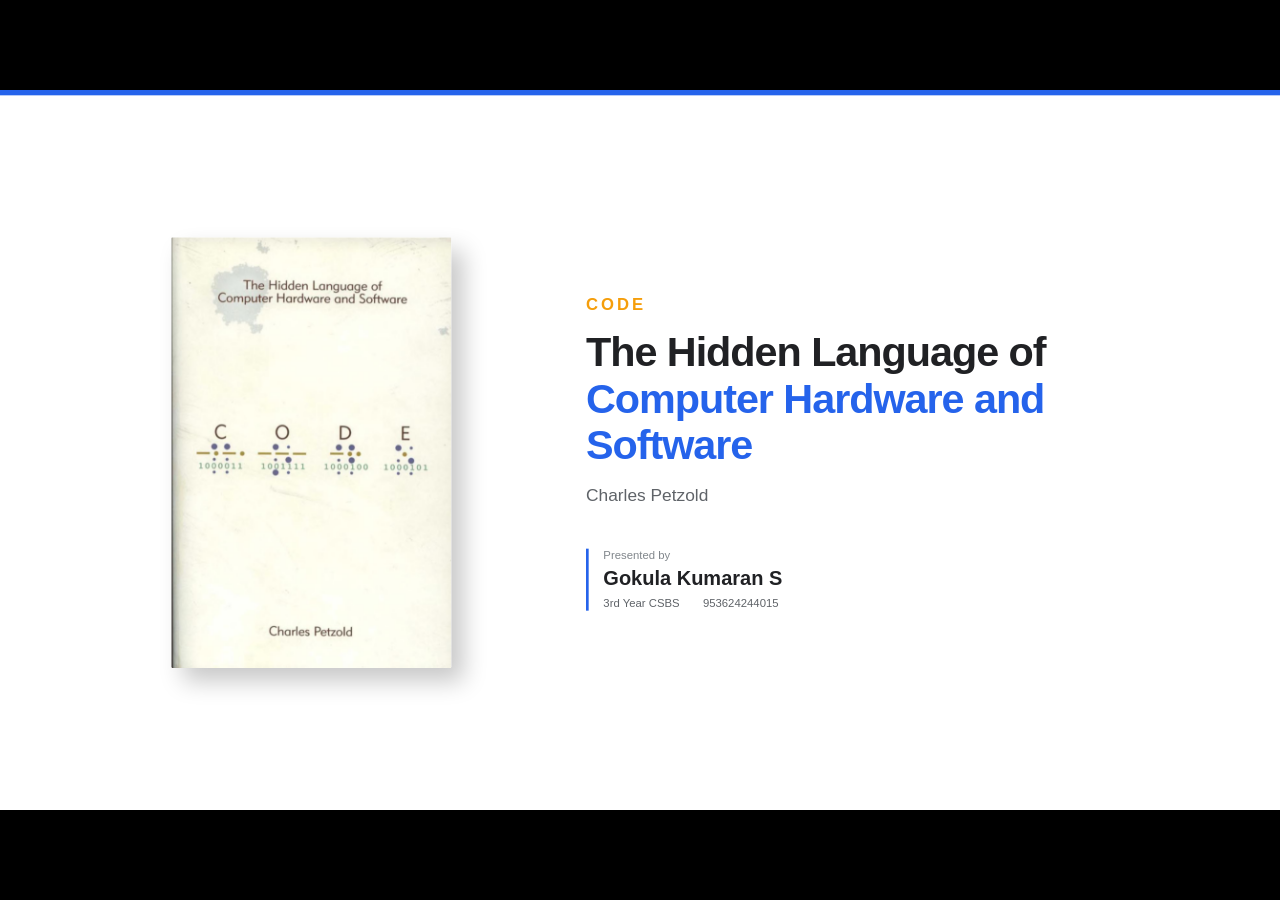
==== commit 68aeff30: "The Now all set the ppt web is now ready to deploy" ====
--- a/index.html
+++ b/index.html
@@ -1,3310 +1,3455 @@
-<!DOCTYPE html>
-<html lang="en">
-
-<head>
-  <meta charset="UTF-8" />
-
-  <meta
-    name="viewport"
-    content="width=device-width, initial-scale=1.0"
-  />
-
-  <title>
-    Code - The Hidden Language of Computer Hardware and Software
-  </title>
-
-  <link rel="stylesheet" href="style.css" />
-</head>
-
-<body>
-
-  <!-- =====================================================
-       POWERPOINT PRESENTATION
-       ===================================================== -->
-
-  <main id="presentation">
-
-    <div id="deck">
-
-
-      <!-- =================================================
-           SLIDE 1 — TITLE
-           ================================================= -->
-
-      <section class="slide active">
-
-        <div class="slide-inner title-slide">
-
-          <div class="book-section">
-
-            <img
-              src="public/image/codebook/frontpage.png"
-              alt="Code book cover"
-              class="book-cover"
-            />
-
-          </div>
-
-
-          <div class="title-section">
-
-            <p class="book-name">
-              CODE
-            </p>
-
-            <h1>
-              The Hidden Language of
-              <br />
-
-              <span>
-                Computer Hardware and Software
-              </span>
-            </h1>
-
-            <p class="author">
-              Charles Petzold
-            </p>
-
-
-            <div class="presenter-info">
-
-              <p>
-                Presented by
-              </p>
-
-              <h2>
-                Gokula Kumaran S
-              </h2>
-
-              <div class="student-info">
-
-                <span>
-                  3rd Year CSBS
-                </span>
-
-                <span>
-                  953624244015
-                </span>
-
-              </div>
-
-            </div>
-
-          </div>
-
-        </div>
-
-      </section>
-
-
-
-      <!-- =================================================
-           SLIDE 2 — ABOUT THE AUTHOR
-           ================================================= -->
-
-      <section class="slide author-slide">
-
-        <div class="slide-inner">
-
-          <div class="author-slide-header">
-
-            <p class="slide-label">
-              ABOUT THE AUTHOR
-            </p>
-
-            <h2 class="slide-title">
-              Charles Petzold
-            </h2>
-
-          </div>
-
-
-          <div class="author-layout">
-
-
-            <div class="author-photo-column">
-
-              <div class="author-photo-frame">
-
-                <img
-                  src="public/image/codebook/Charles%20petzold.jpg"
-                  alt="Charles Petzold"
-                  class="author-photo"
-                />
-
-              </div>
-
-            </div>
-
-
-            <div class="author-info-column">
-
-              <h3 class="author-role">
-                Programmer & Technical Author
-              </h3>
-
-              <p class="author-bio">
-                Charles Petzold is an American programmer and
-                technical author best known for explaining
-                computer technology from its fundamental ideas.
-              </p>
-
-
-              <div class="author-facts">
-
-                <div class="author-fact">
-
-                  <span class="fact-label">
-                    BORN
-                  </span>
-
-                  <span class="fact-value">
-                    February 2, 1953
-                  </span>
-
-                </div>
-
-
-                <div class="author-fact">
-
-                  <span class="fact-label">
-                    FROM
-                  </span>
-
-                  <span class="fact-value">
-                    New Brunswick, New Jersey, USA
-                  </span>
-
-                </div>
-
-
-                <div class="author-fact">
-
-                  <span class="fact-label">
-                    EDUCATION
-                  </span>
-
-                  <span class="fact-value">
-                    Stevens Institute of Technology
-                  </span>
-
-                </div>
-
-
-                <div class="author-fact">
-
-                  <span class="fact-label">
-                    DEGREE
-                  </span>
-
-                  <span class="fact-value">
-                    B.S. & M.S. in Mathematics · 1975
-                  </span>
-
-                </div>
-
-              </div>
-
-
-              <div class="author-known-for">
-
-                <h4 class="known-for-title">
-                  Known for
-                </h4>
-
-                <ul class="known-for-list">
-
-                  <li>
-                    <strong>Code</strong> —
-                    explaining how computers work from the ground up
-                  </li>
-
-                  <li>
-                    <strong>Programming Windows</strong> —
-                    a classic guide to Windows programming
-                  </li>
-
-                  <li>
-                    Making complex technical ideas easier to understand
-                  </li>
-
-                </ul>
-
-              </div>
-
-            </div>
-
-          </div>
-
-        </div>
-
-      </section>
-
-
-
-      <!-- =================================================
-           SLIDE 3 — WHERE THE BOOK STARTS
-           ================================================= -->
-
-      <section class="slide chapter-slide">
-
-        <div class="slide-inner">
-
-          <div class="chapter-content">
-
-            <p class="slide-label">
-              WHERE THE BOOK STARTS
-            </p>
-
-            <h2 class="chapter-title">
-              Before Computers,
-              <br />
-              <span>There Was Communication.</span>
-            </h2>
-
-
-            <p class="chapter-intro">
-              Petzold does not begin with processors,
-              programming languages, or binary numbers.
-              He begins with a much simpler question:
-            </p>
-
-
-            <div class="big-question">
-
-              <span class="question-mark">
-                ?
-              </span>
-
-              <div>
-                <p>
-                  How can one person
-                  <strong>send information</strong>
-                  to another?
-                </p>
-              </div>
-
-            </div>
-
-
-            <div class="story-flow">
-
-              <div class="story-step">
-
-                <span class="step-number">
-                  01
-                </span>
-
-                <div>
-
-                  <h3>
-                    Communication
-                  </h3>
-
-                  <p>
-                    We need a way to represent
-                    information.
-                  </p>
-
-                </div>
-
-              </div>
-
-
-              <div class="flow-arrow">
-                →
-              </div>
-
-
-              <div class="story-step">
-
-                <span class="step-number">
-                  02
-                </span>
-
-                <div>
-
-                  <h3>
-                    Signals
-                  </h3>
-
-                  <p>
-                    Information can be carried
-                    by a signal.
-                  </p>
-
-                </div>
-
-              </div>
-
-
-              <div class="flow-arrow">
-                →
-              </div>
-
-
-              <div class="story-step">
-
-                <span class="step-number">
-                  03
-                </span>
-
-                <div>
-
-                  <h3>
-                    Code
-                  </h3>
-
-                  <p>
-                    A system gives meaning
-                    to those signals.
-                  </p>
-
-                </div>
-
-              </div>
-
-            </div>
-
-
-            <p class="chapter-ending">
-              <span>
-                This is where the journey begins.
-              </span>
-              From communication → to code → to computers.
-            </p>
-
-          </div>
-
-        </div>
-
-      </section>
-
-
-
-      <!-- =================================================
-           SLIDE 4 — MORSE CODE
-           ================================================= -->
-
-      <section class="slide morse-slide">
-
-        <div class="slide-inner">
-
-          <div class="morse-header">
-
-            <div>
-
-              <p class="slide-label">
-                THE FIRST CODE
-              </p>
-
-              <h2 class="morse-title">
-                Morse Code
-              </h2>
-
-            </div>
-
-            <p class="morse-subtitle">
-              Turning letters into simple signals
-            </p>
-
-          </div>
-
-
-          <div class="morse-layout">
-
-
-            <!-- LEFT SIDE -->
-
-            <div class="morse-explanation">
-
-              <p class="morse-intro">
-                Instead of sending a complete letter,
-                Morse code represents each letter using
-                only two simple signals:
-              </p>
-
-
-              <div class="signal-pair">
-
-                <div class="signal">
-
-                  <span class="signal-symbol">
-                    .
-                  </span>
-
-                  <span>
-                    DOT
-                  </span>
-
-                </div>
-
-
-                <div class="signal">
-
-                  <span class="signal-symbol">
-                    −
-                  </span>
-
-                  <span>
-                    DASH
-                  </span>
-
-                </div>
-
-              </div>
-
-
-              <div class="morse-example">
-
-                <p class="example-label">
-                  FOR EXAMPLE
-                </p>
-
-                <div class="example-row">
-
-                  <div class="letter-example">
-
-                    <span class="letter">
-                      E
-                    </span>
-
-                    <span class="equals">
-                      =
-                    </span>
-
-                    <span class="code">
-                      .
-                    </span>
-
-                  </div>
-
-
-                  <div class="letter-example">
-
-                    <span class="letter">
-                      T
-                    </span>
-
-                    <span class="equals">
-                      =
-                    </span>
-
-                    <span class="code">
-                      −
-                    </span>
-
-                  </div>
-
-                </div>
-
-
-                <div class="example-row">
-
-                  <div class="letter-example">
-
-                    <span class="letter">
-                      A
-                    </span>
-
-                    <span class="equals">
-                      =
-                    </span>
-
-                    <span class="code">
-                      .−
-                    </span>
-
-                  </div>
-
-
-                  <div class="letter-example">
-
-                    <span class="letter">
-                      M
-                    </span>
-
-                    <span class="equals">
-                      =
-                    </span>
-
-                    <span class="code">
-                      −−
-                    </span>
-
-                  </div>
-
-                </div>
-
-              </div>
-
-
-              <p class="morse-idea">
-
-                <strong>
-                  The important idea:
-                </strong>
-
-                information can be represented
-                using a small number of simple states.
-
-              </p>
-
-            </div>
-
-
-
-            <!-- RIGHT SIDE — IMAGE -->
-
-            <div class="morse-tree-section">
-
-              <div class="tree-title">
-
-                <span>
-                  THE MORSE TREE
-                </span>
-
-                <small>
-                  Follow the path to remember the code
-                </small>
-
-              </div>
-
-
-              <div class="tree-image-frame">
-
-                <img
-                  src="public/image/codebook/morse-tree.png"
-                  alt="Morse code tree"
-                  class="morse-tree-image"
-                />
-
-              </div>
-
-
-              <p class="tree-caption">
-
-                Each step takes us through a simple
-                sequence of dots and dashes.
-
-              </p>
-
-            </div>
-
-          </div>
-
-
-          <div class="morse-bottom">
-
-            <span>
-              Morse Code
-            </span>
-
-            <span class="bottom-arrow">
-              →
-            </span>
-
-            <span>
-              Simple representation
-            </span>
-
-            <span class="bottom-arrow">
-              →
-            </span>
-
-            <span>
-              Understanding code
-            </span>
-
-          </div>
-
-        </div>
-
-      </section>
-
-
-
-      <!-- =================================================
-           SLIDE 5 — ELECTRICITY / BULB EXPLANATION
-           ================================================= -->
-
-      <section class="slide electricity-slide">
-
-        <div class="slide-inner">
-
-          <div class="electricity-layout">
-
-
-            <!-- LEFT — TEXT -->
-
-            <div>
-
-              <p class="slide-label">
-                FROM COMMUNICATION TO ELECTRICITY
-              </p>
-
-              <h2 class="electricity-title">
-                How Does a
-                <br />
-                <span>Simple Circuit Work?</span>
-              </h2>
-
-              <p class="electricity-intro">
-                Petzold explains that before we can build
-                anything complex, we need to understand the
-                simplest electrical circuit: a battery, two
-                wires, and a bulb.
-              </p>
-
-
-              <ul class="electricity-points">
-
-                <li class="electricity-point">
-                  <span class="point-num">01</span>
-                  <p>
-                    A <strong>battery</strong> creates a
-                    voltage — a difference in electric
-                    potential between its two terminals.
-                  </p>
-                </li>
-
-                <li class="electricity-point">
-                  <span class="point-num">02</span>
-                  <p>
-                    <strong>Copper wire</strong> is a good
-                    conductor because it has mobile
-                    conduction electrons that respond
-                    readily to an electric field.
-                  </p>
-                </li>
-
-                <li class="electricity-point">
-                  <span class="point-num">03</span>
-                  <p>
-                    When the circuit is <strong>closed</strong>,
-                    electrons flow through the wire and
-                    transfer energy to the
-                    <strong>bulb's filament</strong>,
-                    producing light and heat.
-                  </p>
-                </li>
-
-              </ul>
-
-            </div>
-
-
-            <!-- RIGHT — STATIC CIRCUIT SVG -->
-
-            <div class="circuit-diagram-frame">
-
-              <svg width="620" height="680" viewBox="0 0 620 680">
-
-                <!-- Battery body -->
-                <rect x="60" y="240" width="100" height="200"
-                      rx="10" fill="var(--soft-background)"
-                      stroke="var(--main-text)" stroke-width="3"/>
-
-                <!-- battery cell divider -->
-                <line x1="75" y1="340" x2="145" y2="340"
-                      stroke="var(--border)" stroke-width="1.5"/>
-
-                <!-- + terminal nub -->
-                <rect x="90" y="224" width="40" height="18"
-                      rx="5" fill="var(--secondary-text)"
-                      stroke="var(--main-text)" stroke-width="2"/>
-
-                <!-- terminal labels -->
-                <text x="110" y="218" text-anchor="middle"
-                      font-size="26" font-weight="700"
-                      fill="#c0392b">+</text>
-
-                <text x="110" y="468" text-anchor="middle"
-                      font-size="26" font-weight="700"
-                      fill="#2980b9">−</text>
-
-                <!-- Top wire: battery+ → up → right → down to bulb -->
-                <path d="M 130,226 L 130,80 L 460,80 L 460,190"
-                      fill="none" stroke="var(--main-text)"
-                      stroke-width="3.5"
-                      stroke-linecap="round"
-                      stroke-linejoin="round"/>
-
-                <!-- Bottom wire: battery− → down → right → up to bulb -->
-                <path d="M 130,446 L 130,600 L 460,600 L 460,490"
-                      fill="none" stroke="var(--main-text)"
-                      stroke-width="3.5"
-                      stroke-linecap="round"
-                      stroke-linejoin="round"/>
-
-                <!-- BULB — glass envelope -->
-                <ellipse cx="460" cy="296" rx="60" ry="80"
-                         fill="var(--soft-background)"
-                         stroke="var(--secondary-text)"
-                         stroke-width="2.5"/>
-
-                <!-- base -->
-                <rect x="432" y="372" width="56" height="32"
-                      rx="5" fill="var(--border)"
-                      stroke="var(--secondary-text)"
-                      stroke-width="2"/>
-                <line x1="436" y1="384" x2="484" y2="384"
-                      stroke="var(--muted-text)" stroke-width="1.5"/>
-                <line x1="436" y1="394" x2="484" y2="394"
-                      stroke="var(--muted-text)" stroke-width="1.5"/>
-
-                <!-- screw bottom -->
-                <rect x="446" y="404" width="28" height="12"
-                      rx="3" fill="var(--muted-text)"
-                      stroke="var(--secondary-text)"
-                      stroke-width="1.5"/>
-
-                <!-- connector wires from bulb to main wires -->
-                <line x1="460" y1="416" x2="460" y2="490"
-                      stroke="var(--main-text)" stroke-width="3.5"/>
-                <line x1="460" y1="190" x2="460" y2="220"
-                      stroke="var(--main-text)" stroke-width="3.5"/>
-
-                <!-- filament -->
-                <polyline points="444,366 448,310 452,340 456,290
-                                  460,340 464,310 468,366"
-                          fill="none"
-                          stroke="var(--secondary-text)"
-                          stroke-width="2.2"/>
-
-                <!-- support wires -->
-                <line x1="444" y1="366" x2="444" y2="375"
-                      stroke="var(--muted-text)" stroke-width="1.5"/>
-                <line x1="468" y1="366" x2="468" y2="375"
-                      stroke="var(--muted-text)" stroke-width="1.5"/>
-
-                <!-- Labels -->
-                <text x="80" y="350" font-size="20"
-                      fill="var(--secondary-text)"
-                      font-weight="600"
-                      text-anchor="end">Battery</text>
-
-                <text x="460" y="510" font-size="20"
-                      fill="var(--secondary-text)"
-                      font-weight="600"
-                      text-anchor="middle">Bulb</text>
-
-                <text x="270" y="66" font-size="16"
-                      fill="var(--muted-text)"
-                      text-anchor="middle">Wire (conductor)</text>
-
-                <text x="270" y="624" font-size="16"
-                      fill="var(--muted-text)"
-                      text-anchor="middle">Wire (conductor)</text>
-
-              </svg>
-
-            </div>
-
-          </div>
-
-        </div>
-
-      </section>
-
-
-
-      <!-- =================================================
-           SLIDE 6 — INTERACTIVE BULB CIRCUIT
-           ================================================= -->
-
-      <section class="slide bulb-interactive-slide">
-
-        <div class="slide-inner">
-
-          <div class="bulb-interactive-layout">
-
-            <div class="bulb-interactive-header">
-
-              <p class="slide-label">
-                TRY IT YOURSELF
-              </p>
-
-              <h2 class="bulb-interactive-title">
-                Close the Circuit
-              </h2>
-
-              <p class="bulb-interactive-subtitle">
-                Press ON to close the switch and watch
-                the electrons flow.
-              </p>
-
-            </div>
-
-
-            <!-- INTERACTIVE CIRCUIT SVG -->
-
-            <svg id="circuit-interactive" width="1100" height="560"
-                 viewBox="0 0 1100 560">
-
-              <defs>
-                <radialGradient id="lightGrad"
-                                cx="50%" cy="50%" r="50%">
-                  <stop offset="0%"
-                        stop-color="#fff6d5"
-                        stop-opacity="0.7"/>
-                  <stop offset="100%"
-                        stop-color="#fff6d5"
-                        stop-opacity="0"/>
-                </radialGradient>
-              </defs>
-
-              <!-- Light halo -->
-              <circle id="bulb-halo"
-                      cx="600" cy="220" r="120"
-                      fill="url(#lightGrad)"
-                      opacity="0"/>
-
-              <!-- Battery body -->
-              <rect x="60" y="180" width="100" height="200"
-                    rx="10" fill="#f5f5f5"
-                    stroke="#333" stroke-width="3"/>
-              <line x1="75" y1="280" x2="145" y2="280"
-                    stroke="#999" stroke-width="1.5"/>
-              <rect x="90" y="164" width="40" height="18"
-                    rx="5" fill="#555"
-                    stroke="#333" stroke-width="2"/>
-              <text x="110" y="158" text-anchor="middle"
-                    font-size="26" font-weight="700"
-                    fill="#c0392b">+</text>
-              <text x="110" y="408" text-anchor="middle"
-                    font-size="26" font-weight="700"
-                    fill="#2980b9">−</text>
-
-              <!-- Top wire: battery+ → up → right → down to bulb -->
-              <path id="wire-top"
-                    d="M 130,166 L 130,60 L 600,60 L 600,140"
-                    fill="none" stroke="#333"
-                    stroke-width="3.5"
-                    stroke-linecap="round"
-                    stroke-linejoin="round"/>
-
-              <!-- Bottom wire: battery− → down → right → up to bulb -->
-              <path id="wire-bottom"
-                    d="M 130,386 L 130,500 L 600,500 L 600,410"
-                    fill="none" stroke="#333"
-                    stroke-width="3.5"
-                    stroke-linecap="round"
-                    stroke-linejoin="round"/>
-
-              <!-- Switch on top wire -->
-              <g id="switch-indicator">
-                <line id="switch-gap"
-                      x1="320" y1="60" x2="345" y2="30"
-                      stroke="#c0392b" stroke-width="3.5"
-                      stroke-linecap="round"/>
-                <line id="switch-closed"
-                      x1="320" y1="60" x2="370" y2="60"
-                      stroke="#27ae60" stroke-width="4"
-                      stroke-linecap="round"
-                      opacity="0"/>
-                <circle cx="320" cy="60" r="5" fill="#333"/>
-                <circle cx="370" cy="60" r="5" fill="#333"/>
-                <text x="345" y="22" text-anchor="middle"
-                      font-size="15" fill="#888">Switch</text>
-              </g>
-
-              <!-- BULB — glass -->
-              <ellipse cx="600" cy="230" rx="60" ry="80"
-                       fill="#fafafa" stroke="#555"
-                       stroke-width="2.5"
-                       id="bulb-glass"/>
-
-              <!-- base -->
-              <rect x="572" y="306" width="56" height="32"
-                    rx="5" fill="#bbb"
-                    stroke="#555" stroke-width="2"/>
-              <line x1="576" y1="318" x2="624" y2="318"
-                    stroke="#999" stroke-width="1.5"/>
-              <line x1="576" y1="328" x2="624" y2="328"
-                    stroke="#999" stroke-width="1.5"/>
-              <rect x="586" y="338" width="28" height="12"
-                    rx="3" fill="#999"
-                    stroke="#555" stroke-width="1.5"/>
-
-              <!-- connectors -->
-              <line x1="600" y1="350" x2="600" y2="410"
-                    stroke="#333" stroke-width="3.5"/>
-              <line x1="600" y1="140" x2="600" y2="155"
-                    stroke="#333" stroke-width="3.5"/>
-
-              <!-- filament -->
-              <polyline id="bulb-filament"
-                        points="584,300 588,248 592,272 596,232
-                                600,272 604,248 608,300"
-                        fill="none"
-                        stroke="#666" stroke-width="2.2"/>
-              <line x1="584" y1="300" x2="584" y2="309"
-                    stroke="#888" stroke-width="1.5"/>
-              <line x1="608" y1="300" x2="608" y2="309"
-                    stroke="#888" stroke-width="1.5"/>
-
-              <!-- Light rays (hidden) -->
-              <g id="light-rays" opacity="0">
-                <line x1="530" y1="190" x2="510" y2="170"
-                      stroke="#e8b830" stroke-width="2"
-                      stroke-linecap="round"/>
-                <line x1="525" y1="235" x2="500" y2="235"
-                      stroke="#e8b830" stroke-width="2"
-                      stroke-linecap="round"/>
-                <line x1="530" y1="278" x2="510" y2="300"
-                      stroke="#e8b830" stroke-width="2"
-                      stroke-linecap="round"/>
-                <line x1="670" y1="190" x2="690" y2="170"
-                      stroke="#e8b830" stroke-width="2"
-                      stroke-linecap="round"/>
-                <line x1="675" y1="235" x2="700" y2="235"
-                      stroke="#e8b830" stroke-width="2"
-                      stroke-linecap="round"/>
-                <line x1="670" y1="278" x2="690" y2="300"
-                      stroke="#e8b830" stroke-width="2"
-                      stroke-linecap="round"/>
-              </g>
-
-              <!-- Electron dots containers -->
-              <g id="electron-dots-top"></g>
-              <g id="electron-dots-bottom"></g>
-
-              <!-- Labels in right area -->
-              <text x="760" y="55" font-size="18"
-                    fill="#2678c0" font-weight="600">
-                ← Electron movement (− → +)
-              </text>
-
-              <text x="760" y="510" font-size="18"
-                    fill="#d48020" font-weight="600">
-                ← Conventional current (+ → −)
-              </text>
-
-              <!-- Explanation box -->
-              <rect x="760" y="160" width="310" height="250"
-                    rx="8" fill="#f8fafc"
-                    stroke="#d0d7de" stroke-width="1.5"/>
-
-              <text x="780" y="192" font-size="15"
-                    font-weight="700" fill="#2563eb">
-                WHAT IS HAPPENING?
-              </text>
-
-              <foreignObject x="780" y="205" width="270" height="195">
-                <div xmlns="http://www.w3.org/1999/xhtml"
-                     style="font-size:14px;line-height:1.55;
-                            color:#444;font-family:inherit;">
-                  <p style="margin-bottom:10px;">
-                    When the circuit is <strong>closed</strong>,
-                    an electric field is established through the
-                    conductor. Electrons already present in the
-                    wire respond to this field, producing
-                    electrical flow.
-                  </p>
-                  <p style="margin-bottom:10px;">
-                    <strong>Electrons</strong> flow from
-                    <span style="color:#2980b9;">−</span> to
-                    <span style="color:#c0392b;">+</span>.
-                  </p>
-                  <p>
-                    <strong>Conventional current</strong> is
-                    defined as flowing from
-                    <span style="color:#c0392b;">+</span> to
-                    <span style="color:#2980b9;">−</span>
-                    (historical convention).
-                  </p>
-                </div>
-              </foreignObject>
-
-            </svg>
-
-
-            <div class="circuit-controls">
-
-              <button class="circuit-btn"
-                      id="btn-on"
-                      onclick="bulbOn()">
-                ON
-              </button>
-
-              <button class="circuit-btn"
-                      id="btn-off"
-                      onclick="bulbOff()">
-                OFF
-              </button>
-
-            </div>
-
-            <div class="circuit-status"
-                 id="bulb-status">
-              Circuit OPEN — Bulb OFF
-            </div>
-
-          </div>
-
-        </div>
-
-      </section>
-
-
-
-      <!-- =================================================
-           SLIDE 7 — RELAY EXPLANATION
-           ================================================= -->
-
-      <section class="slide relay-explain-slide">
-
-        <div class="slide-inner">
-
-          <div class="relay-explain-layout">
-
-
-            <!-- LEFT — TEXT -->
-
-            <div>
-
-              <p class="slide-label">
-                THE NEXT STEP
-              </p>
-
-              <h2 class="relay-explain-title">
-                How Does a
-                <br />
-                <span>Relay Work?</span>
-              </h2>
-
-              <p class="relay-explain-intro">
-                Petzold shows that a relay lets one circuit
-                control another — using an electromagnetic
-                field. This was the key building block of
-                early telegraph repeaters and, later,
-                the first computers.
-              </p>
-
-
-              <ul class="relay-chain">
-
-                <li>🔋 Battery powers the coil</li>
-
-                <li class="chain-arrow-item">↓</li>
-
-                <li>⚡ Current flows through coil</li>
-
-                <li class="chain-arrow-item">↓</li>
-
-                <li>🧲 Electromagnetic field forms</li>
-
-                <li class="chain-arrow-item">↓</li>
-
-                <li>⚙️ Flexible arm is pulled down</li>
-
-                <li class="chain-arrow-item">↓</li>
-
-                <li>🔌 Contact closes</li>
-
-                <li class="chain-arrow-item">↓</li>
-
-                <li>💡 Second circuit → Bulb ON</li>
-
-              </ul>
-
-            </div>
-
-
-            <!-- RIGHT — STATIC RELAY DIAGRAM (matching Petzold's book) -->
-
-            <div class="circuit-diagram-frame">
-
-              <svg width="600" height="720" viewBox="0 0 600 720">
-
-                <!-- ===== PRIMARY CIRCUIT (left side) ===== -->
-
-                <!-- Battery 1 -->
-                <rect x="20" y="200" width="50" height="90"
-                      rx="6" fill="#f5f5f5"
-                      stroke="#333" stroke-width="2"/>
-                <rect x="30" y="191" width="30" height="11"
-                      rx="4" fill="#555"
-                      stroke="#333" stroke-width="1.5"/>
-                <text x="45" y="186" text-anchor="middle"
-                      font-size="18" font-weight="700"
-                      fill="#c0392b">+</text>
-                <text x="45" y="308" text-anchor="middle"
-                      font-size="18" font-weight="700"
-                      fill="#2980b9">−</text>
-
-                <!-- Switch -->
-                <circle cx="120" cy="100" r="4" fill="#333"/>
-                <line x1="120" y1="100" x2="138" y2="78"
-                      stroke="#333" stroke-width="2.5"
-                      stroke-linecap="round"/>
-                <circle cx="160" cy="100" r="4" fill="#333"/>
-                <text x="140" y="70" text-anchor="middle"
-                      font-size="12" fill="#888">Switch</text>
-
-                <!-- Wire: bat1+ → up → right to switch → right → down to coil top -->
-                <path d="M 45,191 L 45,100 L 120,100"
-                      fill="none" stroke="#333" stroke-width="2.5"/>
-                <path d="M 160,100 L 260,100 L 260,350"
-                      fill="none" stroke="#333" stroke-width="2.5"/>
-
-                <!-- Wire: coil bottom → down → left → up to bat1− -->
-                <path d="M 260,580 L 260,660 L 45,660 L 45,294"
-                      fill="none" stroke="#333" stroke-width="2.5"/>
-
-                <!-- COIL (electromagnet cylinder) -->
-                <rect x="230" y="350" width="60" height="230"
-                      rx="6" fill="#fff8ee"
-                      stroke="#c07820" stroke-width="2.5"/>
-
-                <!-- coil windings -->
-                <g stroke="#c07820" stroke-width="1.8" fill="none">
-                  <path d="M 236,368 Q 260,358 260,374 Q 260,390 284,380"/>
-                  <path d="M 236,400 Q 260,390 260,406 Q 260,422 284,412"/>
-                  <path d="M 236,432 Q 260,422 260,438 Q 260,454 284,444"/>
-                  <path d="M 236,464 Q 260,454 260,470 Q 260,486 284,476"/>
-                  <path d="M 236,496 Q 260,486 260,502 Q 260,518 284,508"/>
-                  <path d="M 236,528 Q 260,518 260,534 Q 260,550 284,540"/>
-                </g>
-
-                <!-- iron core -->
-                <rect x="252" y="358" width="16" height="214"
-                      rx="3" fill="#d0d0d0"
-                      stroke="#888" stroke-width="1.5"/>
-
-                <text x="260" y="340" text-anchor="middle"
-                      font-size="13" fill="#c07820"
-                      font-weight="600">Electromagnet</text>
-                <text x="260" y="604" text-anchor="middle"
-                      font-size="11" fill="#888">Iron core</text>
-
-                <!-- ===== FLEXIBLE ARM / CONTACT ===== -->
-
-                <!-- Arm pivot (fixed end) — attached to a post above coil -->
-                <line x1="300" y1="300" x2="300" y2="330"
-                      stroke="#888" stroke-width="3"/>
-                <circle cx="300" cy="300" r="5"
-                        fill="#888" stroke="#555"
-                        stroke-width="1.5"/>
-
-                <!-- Flexible metal arm — horizontal, resting (not pulled) -->
-                <line x1="300" y1="300" x2="430" y2="300"
-                      stroke="#666" stroke-width="4"
-                      stroke-linecap="round"/>
-
-                <!-- Moving contact at arm tip -->
-                <circle cx="430" cy="300" r="5"
-                        fill="#2980b9" stroke="#333"
-                        stroke-width="1.5"/>
-
-                <!-- Fixed contact below arm tip (gap when arm is up) -->
-                <circle cx="430" cy="340" r="5"
-                        fill="#c0392b" stroke="#333"
-                        stroke-width="1.5"/>
-
-                <!-- Gap indicator -->
-                <line x1="430" y1="308" x2="430" y2="332"
-                      stroke="#ccc" stroke-width="1"
-                      stroke-dasharray="3,3"/>
-
-                <text x="450" y="296" font-size="11"
-                      fill="#666">Flexible arm</text>
-                <text x="450" y="346" font-size="11"
-                      fill="#c0392b" font-weight="600">
-                  Fixed contact
-                </text>
-
-                <!-- ===== SECONDARY CIRCUIT (right side) ===== -->
-
-                <!-- Wire: from arm pivot → up → right to bulb -->
-                <path d="M 300,295 L 300,100 L 480,100 L 480,130"
-                      fill="none" stroke="#555"
-                      stroke-width="2.5"
-                      stroke-dasharray="8,5"/>
-
-                <!-- Wire: from fixed contact → down → right → up to bulb bottom -->
-                <path d="M 430,345 L 430,660 L 480,660 L 480,280"
-                      fill="none" stroke="#555"
-                      stroke-width="2.5"
-                      stroke-dasharray="8,5"/>
-
-                <!-- BULB (secondary) — top right -->
-                <ellipse cx="480" cy="175" rx="30" ry="42"
-                         fill="#fafafa" stroke="#555"
-                         stroke-width="2"/>
-                <rect x="462" y="214" width="36" height="18"
-                      rx="4" fill="#bbb"
-                      stroke="#555" stroke-width="1.5"/>
-                <polyline points="468,210 470,184 474,198
-                                  478,172 482,198 486,184
-                                  492,210"
-                         fill="none" stroke="#666"
-                         stroke-width="1.5"/>
-                <rect x="470" y="232" width="20" height="8"
-                      rx="2" fill="#999"
-                      stroke="#555" stroke-width="1"/>
-                <line x1="480" y1="240" x2="480" y2="280"
-                      stroke="#555" stroke-width="2.5"
-                      stroke-dasharray="8,5"/>
-                <text x="480" y="260" text-anchor="middle"
-                      font-size="13" fill="#555"
-                      dx="42">Bulb</text>
-
-                <!-- Labels -->
-                <text x="130" y="55" font-size="15"
-                      fill="#c07820" font-weight="700">
-                  Primary (control)
-                </text>
-                <text x="380" y="55" font-size="15"
-                      fill="#555" font-weight="700">
-                  Secondary (load)
-                </text>
-
-                <line x1="340" y1="40" x2="340" y2="680"
-                      stroke="#ddd" stroke-width="1"
-                      stroke-dasharray="6,6"/>
-
-                <text x="300" y="694" text-anchor="middle"
-                      font-size="13" fill="#888">
-                  Dashed wires = circuit OPEN until
-                  the arm is pulled down
-                </text>
-
-              </svg>
-
-            </div>
-
-          </div>
-
-        </div>
-
-      </section>
-
-
-
-      <!-- =================================================
-           SLIDE 8 — INTERACTIVE RELAY
-           ================================================= -->
-
-      <section class="slide relay-interactive-slide">
-
-        <div class="slide-inner">
-
-          <div class="relay-interactive-layout">
-
-            <div class="relay-interactive-header">
-
-              <p class="slide-label">
-                WATCH THE RELAY
-              </p>
-
-              <h2 class="relay-interactive-title">
-                Step-by-Step Animation
-              </h2>
-
-              <p class="relay-step-text"
-                 id="relay-step-text">
-                Press "Activate Relay" to see the
-                physical sequence.
-              </p>
-
-            </div>
-
-
-            <!-- INTERACTIVE RELAY SVG (Petzold book layout) -->
-            <!--
-              Layout:
-              - Battery1 (left) → switch → coil (bottom-center)
-              - Coil at bottom pulls flexible arm DOWN
-              - Arm tip touches fixed contact → closes secondary circuit
-              - Battery2 → arm pivot → arm → contact → bulb → Battery2
-              - Bulb at top-right
-            -->
-
-            <svg id="relay-svg" width="1060" height="500"
-                 viewBox="0 0 1060 500">
-
-              <defs>
-                <filter id="coil-glow"
-                        x="-50%" y="-50%"
-                        width="200%" height="200%">
-                  <feGaussianBlur stdDeviation="5"
-                                  result="blur"/>
-                  <feMerge>
-                    <feMergeNode in="blur"/>
-                    <feMergeNode in="SourceGraphic"/>
-                  </feMerge>
-                </filter>
-
-                <radialGradient id="relayBulbLight"
-                                cx="50%" cy="50%" r="50%">
-                  <stop offset="0%"
-                        stop-color="#fff6d5"
-                        stop-opacity="0.65"/>
-                  <stop offset="100%"
-                        stop-color="#fff6d5"
-                        stop-opacity="0"/>
-                </radialGradient>
-              </defs>
-
-
-              <!-- ===== PRIMARY CIRCUIT (left) ===== -->
-
-              <!-- Battery 1 -->
-              <rect x="30" y="120" width="55" height="100"
-                    rx="7" fill="#f5f5f5"
-                    stroke="#333" stroke-width="2.5"/>
-              <rect x="43" y="110" width="30" height="12"
-                    rx="4" fill="#555"
-                    stroke="#333" stroke-width="1.8"/>
-              <text x="58" y="105" text-anchor="middle"
-                    font-size="20" font-weight="700"
-                    fill="#c0392b">+</text>
-              <text x="58" y="240" text-anchor="middle"
-                    font-size="20" font-weight="700"
-                    fill="#2980b9">−</text>
-
-              <!-- Primary top wire: bat1+ → up → right → coil top -->
-              <path id="relay-wire-p-top"
-                    d="M 58,110 L 58,40 L 320,40 L 320,200"
-                    fill="none" stroke="#333"
-                    stroke-width="2.8"
-                    stroke-linecap="round"
-                    stroke-linejoin="round"/>
-
-              <!-- Primary bottom wire: coil bottom → down → left → bat1− -->
-              <path id="relay-wire-p-bot"
-                    d="M 320,440 L 320,475 L 58,475 L 58,224"
-                    fill="none" stroke="#333"
-                    stroke-width="2.8"
-                    stroke-linecap="round"
-                    stroke-linejoin="round"/>
-
-
-              <!-- COIL (electromagnet cylinder at bottom-center) -->
-              <rect id="coil-body"
-                    x="290" y="200" width="60" height="240"
-                    rx="6" fill="#fff8ee"
-                    stroke="#c07820" stroke-width="2.5"/>
-
-              <!-- Coil windings -->
-              <g id="coil-windings"
-                 stroke="#c07820" stroke-width="1.8"
-                 fill="none">
-                <path d="M 296,218 Q 320,208 320,224 Q 320,240 344,230"/>
-                <path d="M 296,250 Q 320,240 320,256 Q 320,272 344,262"/>
-                <path d="M 296,282 Q 320,272 320,288 Q 320,304 344,294"/>
-                <path d="M 296,314 Q 320,304 320,320 Q 320,336 344,326"/>
-                <path d="M 296,346 Q 320,336 320,352 Q 320,368 344,358"/>
-                <path d="M 296,378 Q 320,368 320,384 Q 320,400 344,390"/>
-                <path d="M 296,410 Q 320,400 320,416 Q 320,432 344,422"/>
-              </g>
-
-              <!-- Iron core -->
-              <rect x="312" y="208" width="16" height="224"
-                    rx="4" fill="#ccc"
-                    stroke="#999" stroke-width="1.5"/>
-
-              <text x="320" y="192" text-anchor="middle"
-                    font-size="12" fill="#c07820"
-                    font-weight="600">Electromagnet</text>
-
-              <!-- Magnetic field lines (hidden initially) -->
-              <g id="mag-field-lines">
-                <ellipse cx="320" cy="320" rx="48" ry="100"
-                         class="mag-field-line"/>
-                <ellipse cx="320" cy="320" rx="62" ry="125"
-                         class="mag-field-line"/>
-                <ellipse cx="320" cy="320" rx="76" ry="150"
-                         class="mag-field-line"/>
-              </g>
-
-              <!-- Coil glow overlay -->
-              <rect id="coil-glow-rect"
-                    x="290" y="200" width="60" height="240"
-                    rx="6" fill="#f0c040" opacity="0"
-                    filter="url(#coil-glow)"/>
-
-
-              <!-- ===== ARMATURE / FLEXIBLE ARM ===== -->
-
-              <!-- Mounting post (vertical bar connecting arm to frame) -->
-              <line x1="365" y1="170" x2="365" y2="200"
-                    stroke="#888" stroke-width="3.5"/>
-
-              <!-- Arm pivot point -->
-              <circle id="armature-pivot"
-                      cx="365" cy="170" r="6"
-                      fill="#888" stroke="#555"
-                      stroke-width="2"/>
-              <text x="365" y="158" text-anchor="middle"
-                    font-size="10" fill="#888">Pivot</text>
-
-              <!-- Armature group — the flexible arm rotates around pivot -->
-              <!-- Resting: horizontal to the right -->
-              <!-- Activated: tip drops DOWN (clockwise rotation ~22deg) -->
-              <g id="armature-group"
-                 style="transform-origin: 365px 170px;
-                        transition: transform 0.7s ease-in-out;">
-                <!-- The flexible metal rod -->
-                <line x1="365" y1="170" x2="500" y2="170"
-                      stroke="#666" stroke-width="4.5"
-                      stroke-linecap="round"/>
-                <!-- Moving contact at tip -->
-                <circle id="moving-contact"
-                        cx="500" cy="170" r="5.5"
-                        fill="#2980b9" stroke="#333"
-                        stroke-width="1.8"/>
-              </g>
-
-              <text x="440" y="158" text-anchor="middle"
-                    font-size="11" fill="#666">
-                Flexible metal arm
-              </text>
-
-              <!-- Fixed contact BELOW arm tip -->
-              <!-- When arm rotates down ~22°, its tip reaches here -->
-              <circle id="fixed-contact"
-                      cx="498" cy="220" r="5.5"
-                      fill="#c0392b" stroke="#333"
-                      stroke-width="1.8"/>
-              <text x="530" y="226" font-size="11"
-                    fill="#c0392b" font-weight="600">
-                Fixed contact
-              </text>
-
-              <!-- Contact bridge (hidden — shown when arm touches contact) -->
-              <line id="contact-bridge"
-                    x1="498" y1="178" x2="498" y2="214"
-                    stroke="#27ae60" stroke-width="5"
-                    stroke-linecap="round"
-                    opacity="0"/>
-
-              <!-- Gap indicator (dashed) — hidden when contact is made -->
-              <line id="contact-gap"
-                    x1="500" y1="178" x2="498" y2="214"
-                    stroke="#ccc" stroke-width="1"
-                    stroke-dasharray="3,3"/>
-
-
-              <!-- ===== SECONDARY CIRCUIT (right) ===== -->
-
-              <!-- Battery 2 -->
-              <rect x="730" y="120" width="55" height="100"
-                    rx="7" fill="#f5f5f5"
-                    stroke="#333" stroke-width="2.5"/>
-              <rect x="743" y="110" width="30" height="12"
-                    rx="4" fill="#555"
-                    stroke="#333" stroke-width="1.8"/>
-              <text x="758" y="105" text-anchor="middle"
-                    font-size="20" font-weight="700"
-                    fill="#c0392b">+</text>
-              <text x="758" y="240" text-anchor="middle"
-                    font-size="20" font-weight="700"
-                    fill="#2980b9">−</text>
-
-              <!-- Wire: bat2+ → up → left → down to arm pivot -->
-              <!--   (arm's fixed end connects to bat2+)        -->
-              <path id="relay-wire-s-in"
-                    d="M 758,110 L 758,28 L 365,28 L 365,164"
-                    fill="none" stroke="#555"
-                    stroke-width="2.8"
-                    stroke-linecap="round"
-                    stroke-linejoin="round"/>
-
-              <!-- Wire: fixed contact → right → up to bulb left terminal -->
-              <path id="relay-wire-s-mid"
-                    d="M 498,226 L 498,475 L 590,475 L 590,250"
-                    fill="none" stroke="#555"
-                    stroke-width="2.8"
-                    stroke-linecap="round"
-                    stroke-linejoin="round"/>
-
-              <!-- Wire: bulb right terminal → down → right → up to bat2− -->
-              <path id="relay-wire-s-out"
-                    d="M 620,250 L 620,475 L 758,475 L 758,224"
-                    fill="none" stroke="#555"
-                    stroke-width="2.8"
-                    stroke-linecap="round"
-                    stroke-linejoin="round"/>
-
-              <!-- SECONDARY BULB (between relay and bat2) -->
-              <circle id="relay-bulb-halo"
-                      cx="605" cy="158" r="65"
-                      fill="url(#relayBulbLight)"
-                      opacity="0"/>
-
-              <ellipse id="relay-bulb-glass"
-                       cx="605" cy="155" rx="30" ry="42"
-                       fill="#fafafa" stroke="#555"
-                       stroke-width="2"/>
-
-              <!-- base -->
-              <rect x="587" y="194" width="36" height="18"
-                    rx="4" fill="#bbb"
-                    stroke="#555" stroke-width="1.5"/>
-              <line x1="590" y1="202" x2="622" y2="202"
-                    stroke="#999" stroke-width="1"/>
-              <line x1="590" y1="208" x2="622" y2="208"
-                    stroke="#999" stroke-width="1"/>
-
-              <!-- filament -->
-              <polyline id="relay-bulb-filament"
-                        points="594,190 596,164 600,178
-                                604,150 608,178 612,164
-                                616,190"
-                        fill="none" stroke="#666"
-                        stroke-width="1.8"/>
-
-              <!-- support wires for filament -->
-              <line x1="594" y1="190" x2="594" y2="196"
-                    stroke="#888" stroke-width="1.2"/>
-              <line x1="616" y1="190" x2="616" y2="196"
-                    stroke="#888" stroke-width="1.2"/>
-
-              <!-- bottom screw contact -->
-              <rect x="595" y="212" width="20" height="8"
-                    rx="2" fill="#999"
-                    stroke="#555" stroke-width="1"/>
-
-              <!-- connectors from bulb to wires -->
-              <line x1="590" y1="220" x2="590" y2="250"
-                    stroke="#555" stroke-width="2.8"/>
-              <line x1="620" y1="220" x2="620" y2="250"
-                    stroke="#555" stroke-width="2.8"/>
-
-              <text x="605" y="270" text-anchor="middle"
-                    font-size="13" fill="#555">Bulb</text>
-
-              <!-- Light rays (hidden) -->
-              <g id="relay-light-rays" opacity="0">
-                <line x1="568" y1="132" x2="554" y2="118"
-                      stroke="#e8b830" stroke-width="1.8"
-                      stroke-linecap="round"/>
-                <line x1="566" y1="160" x2="548" y2="160"
-                      stroke="#e8b830" stroke-width="1.8"
-                      stroke-linecap="round"/>
-                <line x1="568" y1="186" x2="554" y2="200"
-                      stroke="#e8b830" stroke-width="1.8"
-                      stroke-linecap="round"/>
-                <line x1="642" y1="132" x2="656" y2="118"
-                      stroke="#e8b830" stroke-width="1.8"
-                      stroke-linecap="round"/>
-                <line x1="644" y1="160" x2="662" y2="160"
-                      stroke="#e8b830" stroke-width="1.8"
-                      stroke-linecap="round"/>
-                <line x1="642" y1="186" x2="656" y2="200"
-                      stroke="#e8b830" stroke-width="1.8"
-                      stroke-linecap="round"/>
-              </g>
-
-
-              <!-- Electron dot containers -->
-              <g id="relay-coil-dots"></g>
-              <g id="relay-sec-dots"></g>
-
-
-              <!-- Circuit labels -->
-              <text x="170" y="20" font-size="16"
-                    fill="#c07820" font-weight="700">
-                Primary Circuit (control)
-              </text>
-              <text x="550" y="20" font-size="16"
-                    fill="#555" font-weight="700">
-                Secondary Circuit (load)
-              </text>
-
-
-              <!-- Step indicator panel -->
-              <rect x="850" y="30" width="195" height="340"
-                    rx="8" fill="#f8fafc"
-                    stroke="#d0d7de" stroke-width="1.5"/>
-              <text x="948" y="60" text-anchor="middle"
-                    font-size="14" font-weight="700"
-                    fill="#2563eb">
-                RELAY SEQUENCE
-              </text>
-
-              <g id="step-indicators">
-                <text id="step-ind-1" x="870" y="100"
-                      font-size="15" fill="#bbb"
-                      font-weight="600">
-                  1. Coil current
-                </text>
-                <text id="step-ind-2" x="870" y="150"
-                      font-size="15" fill="#bbb"
-                      font-weight="600">
-                  2. Magnetic field
-                </text>
-                <text id="step-ind-3" x="870" y="200"
-                      font-size="15" fill="#bbb"
-                      font-weight="600">
-                  3. Arm pulled down
-                </text>
-                <text id="step-ind-4" x="870" y="250"
-                      font-size="15" fill="#bbb"
-                      font-weight="600">
-                  4. Contact closes
-                </text>
-                <text id="step-ind-5" x="870" y="300"
-                      font-size="15" fill="#bbb"
-                      font-weight="600">
-                  5. Bulb turns ON
-                </text>
-
-                <!-- Arrows between steps -->
-                <text x="920" y="125" font-size="18"
-                      fill="#ddd">↓</text>
-                <text x="920" y="175" font-size="18"
-                      fill="#ddd">↓</text>
-                <text x="920" y="225" font-size="18"
-                      fill="#ddd">↓</text>
-                <text x="920" y="275" font-size="18"
-                      fill="#ddd">↓</text>
-              </g>
-
-            </svg>
-
-
-            <div class="relay-controls">
-
-              <button class="circuit-btn"
-                      id="btn-relay-on"
-                      onclick="activateRelay()">
-                ACTIVATE RELAY
-              </button>
-
-              <button class="circuit-btn"
-                      id="btn-relay-reset"
-                      onclick="resetRelay()">
-                RESET
-              </button>
-
-            </div>
-
-            <div class="relay-status-box"
-                 id="relay-status">
-              COIL OFF — CONTACT OPEN
-            </div>
-
-          </div>
-
-        </div>
-
-      </section>
-
-
-      <!-- =================================================
-           SLIDE 9 — FROM RELAYS TO LOGIC GATES
-           ================================================= -->
-
-      <section class="slide gates-intro-slide">
-
-        <div class="slide-inner">
-
-          <div class="gates-intro-layout">
-
-            <div>
-
-              <p class="slide-label">
-                CHAPTER 11 — GATES (NOT BILL)
-              </p>
-
-              <h2 class="gates-intro-title">
-                From Relays to
-                <br />
-                <span>Logic Gates</span>
-              </h2>
-
-              <p class="gates-intro-text">
-                Petzold shows that <strong>"the input of a relay
-                need not be a switch, and the output of a relay need
-                not be a lightbulb."</strong> By connecting relays in
-                different configurations, we can build the fundamental
-                building blocks of all computers: <strong>logic gates</strong>.
-              </p>
-
-              <ul class="gate-types">
-
-                <li class="gate-type-item">
-                  <span class="gate-type-icon">⚡</span>
-                  <p>
-                    <strong>OR Gate</strong> — Two relays with
-                    contacts in parallel. Either one can light
-                    the bulb.
-                  </p>
-                </li>
-
-                <li class="gate-type-item">
-                  <span class="gate-type-icon">🔗</span>
-                  <p>
-                    <strong>AND Gate</strong> — Two relays with
-                    contacts in series. Both must be on to light
-                    the bulb.
-                  </p>
-                </li>
-
-                <li class="gate-type-item">
-                  <span class="gate-type-icon">🔄</span>
-                  <p>
-                    <strong>NOT Gate</strong> — A relay wired in
-                    reverse. The bulb is on when the switch is
-                    off, and off when the switch is on.
-                  </p>
-                </li>
-
-              </ul>
-
-            </div>
-
-
-            <div class="gates-visual">
-
-              <div class="gates-chain">
-                <div class="chain-box">Relays</div>
-                <span class="chain-arrow">→</span>
-                <div class="chain-box accent">Logic Gates</div>
-                <span class="chain-arrow">→</span>
-                <div class="chain-box">Computers</div>
-              </div>
-
-              <svg width="500" height="480" viewBox="0 0 500 480">
-
-                <!-- OR symbol -->
-                <text x="250" y="30" text-anchor="middle"
-                      font-size="16" font-weight="700"
-                      fill="var(--accent)">
-                  THREE FUNDAMENTAL GATES
-                </text>
-
-                <!-- OR Gate symbol -->
-                <g transform="translate(90,60)">
-                  <text x="60" y="0" text-anchor="middle"
-                        font-size="15" font-weight="700"
-                        fill="var(--main-text)">OR Gate</text>
-                  <line x1="0" y1="30" x2="30" y2="30"
-                        stroke="var(--main-text)" stroke-width="2.5"/>
-                  <line x1="0" y1="70" x2="30" y2="70"
-                        stroke="var(--main-text)" stroke-width="2.5"/>
-                  <path d="M 30,15 Q 45,15 55,50 Q 45,85 30,85 Q 50,50 30,15"
-                        fill="var(--soft-background)"
-                        stroke="var(--main-text)" stroke-width="2.5"/>
-                  <path d="M 55,50 Q 80,50 90,50"
-                        fill="none"
-                        stroke="var(--main-text)" stroke-width="2.5"/>
-                  <line x1="90" y1="50" x2="120" y2="50"
-                        stroke="var(--main-text)" stroke-width="2.5"/>
-                  <text x="8" y="26" font-size="12"
-                        fill="var(--muted-text)">A</text>
-                  <text x="8" y="88" font-size="12"
-                        fill="var(--muted-text)">B</text>
-                  <text x="125" y="54" font-size="12"
-                        fill="var(--muted-text)">Out</text>
-                  <text x="60" y="115" text-anchor="middle"
-                        font-size="13"
-                        fill="var(--secondary-text)">
-                    A OR B = Output
-                  </text>
-                </g>
-
-                <!-- AND Gate symbol -->
-                <g transform="translate(90,210)">
-                  <text x="60" y="0" text-anchor="middle"
-                        font-size="15" font-weight="700"
-                        fill="var(--main-text)">AND Gate</text>
-                  <line x1="0" y1="30" x2="30" y2="30"
-                        stroke="var(--main-text)" stroke-width="2.5"/>
-                  <line x1="0" y1="70" x2="30" y2="70"
-                        stroke="var(--main-text)" stroke-width="2.5"/>
-                  <rect x="30" y="15" width="40" height="70"
-                        fill="var(--soft-background)"
-                        stroke="var(--main-text)" stroke-width="2.5"/>
-                  <path d="M 70,15 Q 100,15 100,50 Q 100,85 70,85"
-                        fill="var(--soft-background)"
-                        stroke="var(--main-text)" stroke-width="2.5"/>
-                  <line x1="100" y1="50" x2="120" y2="50"
-                        stroke="var(--main-text)" stroke-width="2.5"/>
-                  <text x="8" y="26" font-size="12"
-                        fill="var(--muted-text)">A</text>
-                  <text x="8" y="88" font-size="12"
-                        fill="var(--muted-text)">B</text>
-                  <text x="125" y="54" font-size="12"
-                        fill="var(--muted-text)">Out</text>
-                  <text x="60" y="115" text-anchor="middle"
-                        font-size="13"
-                        fill="var(--secondary-text)">
-                    A AND B = Output
-                  </text>
-                </g>
-
-                <!-- NOT Gate symbol -->
-                <g transform="translate(90,360)">
-                  <text x="50" y="0" text-anchor="middle"
-                        font-size="15" font-weight="700"
-                        fill="var(--main-text)">NOT Gate (Inverter)</text>
-                  <line x1="0" y1="45" x2="30" y2="45"
-                        stroke="var(--main-text)" stroke-width="2.5"/>
-                  <polygon points="30,20 30,70 80,45"
-                           fill="var(--soft-background)"
-                           stroke="var(--main-text)" stroke-width="2.5"/>
-                  <circle cx="85" cy="45" r="5"
-                          fill="var(--soft-background)"
-                          stroke="var(--main-text)" stroke-width="2.5"/>
-                  <line x1="90" y1="45" x2="120" y2="45"
-                        stroke="var(--main-text)" stroke-width="2.5"/>
-                  <text x="8" y="42" font-size="12"
-                        fill="var(--muted-text)">A</text>
-                  <text x="125" y="49" font-size="12"
-                        fill="var(--muted-text)">Out</text>
-                  <text x="60" y="100" text-anchor="middle"
-                        font-size="13"
-                        fill="var(--secondary-text)">
-                    NOT A = Output
-                  </text>
-                </g>
-
-              </svg>
-
-            </div>
-
-          </div>
-
-        </div>
-
-      </section>
-
-
-
-      <!-- =================================================
-           SLIDE 10 — OR GATE INTERACTIVE
-           ================================================= -->
-
-      <section class="slide gate-slide">
-
-        <div class="slide-inner">
-
-          <div class="gate-layout">
-
-            <div class="gate-diagram-col">
-
-              <div class="gate-header">
-                <p class="slide-label">OR GATE</p>
-                <h2 class="gate-title">
-                  Either Switch Lights the
-                  <span>Bulb</span>
-                </h2>
-                <p class="gate-subtitle">
-                  Two relays with contacts wired in parallel —
-                  either one closing completes the circuit.
-                </p>
-              </div>
-
-              <!-- OR GATE SVG -->
-                              <!-- OR GATE SVG
-                     Relay module (shared with the AND gate):
-                       V -> fixed contact -> armature -> pivot -> OUTPUT
-                     The armature pivot carries the output and the
-                     fixed contact carries the supply, so closing
-                     the contact is what completes the circuit. -->
-
-                <svg id="or-svg" width="780" height="400"
-                     viewBox="0 0 780 400">
-
-                  <defs>
-                    <radialGradient id="orBulbGrad"
-                                    cx="50%" cy="50%" r="50%">
-                      <stop offset="0%" stop-color="#fff6d5"
-                            stop-opacity="0.6"/>
-                      <stop offset="100%" stop-color="#fff6d5"
-                            stop-opacity="0"/>
-                    </radialGradient>
-                  </defs>
-
-
-                  <!-- ================= RELAY A (upper) ================= -->
-
-                  <!-- Primary supply -> Switch A -->
-                  <text x="6" y="76" font-size="16"
-                        font-weight="700" fill="#c0392b">V</text>
-                  <path d="M 10,70 L 40,70"
-                        fill="none" stroke="#333" stroke-width="2.5"/>
-
-                  <!-- Switch A -->
-                  <g id="or-switch-a">
-                    <circle cx="40" cy="70" r="4" fill="#333"/>
-                    <line id="or-sw-a-open" x1="40" y1="70"
-                          x2="56" y2="50" stroke="#c0392b"
-                          stroke-width="2.5" stroke-linecap="round"/>
-                    <line id="or-sw-a-closed" x1="40" y1="70"
-                          x2="80" y2="70" stroke="#27ae60"
-                          stroke-width="3" stroke-linecap="round"
-                          opacity="0"/>
-                    <circle cx="80" cy="70" r="4" fill="#333"/>
-                    <text x="60" y="40" text-anchor="middle"
-                          font-size="13" fill="#888">Switch A</text>
-                  </g>
-
-                  <!-- Switch A -> Coil A -->
-                  <path d="M 80,70 L 150,70 L 150,100"
-                        fill="none" stroke="#333" stroke-width="2.5"/>
-
-                  <!-- Coil A -->
-                  <rect x="125" y="100" width="50" height="70"
-                        rx="4" fill="#fff8ee"
-                        stroke="#c07820" stroke-width="2"
-                        id="or-coil-a-box"/>
-                  <rect id="or-coil-a-glow" x="125" y="100"
-                        width="50" height="70" rx="4"
-                        fill="#f0c040" opacity="0"/>
-                  <g stroke="#c07820" stroke-width="1.6"
-                     stroke-linecap="round">
-                    <line x1="131" y1="112" x2="169" y2="112"/>
-                    <line x1="131" y1="124" x2="169" y2="124"/>
-                    <line x1="131" y1="136" x2="169" y2="136"/>
-                    <line x1="131" y1="148" x2="169" y2="148"/>
-                    <line x1="131" y1="160" x2="169" y2="160"/>
-                  </g>
-                  <text x="150" y="186" text-anchor="middle"
-                        font-size="10" fill="#c07820"
-                        font-weight="600">COIL A</text>
-
-                  <!-- Coil A -> ground -->
-                  <path d="M 150,170 L 150,190"
-                        fill="none" stroke="#333" stroke-width="2.5"/>
-
-                  <!-- Secondary supply -> fixed contact A -->
-                  <text x="148" y="36" font-size="16"
-                        font-weight="700" fill="#c0392b">V</text>
-                  <path d="M 155,42 L 155,150 L 176,150"
-                        fill="none" stroke="#555" stroke-width="2.5"/>
-
-                  <!-- Armature A (hinged right, pulled down) -->
-                  <circle cx="250" cy="120" r="4"
-                          fill="#888" stroke="#555"
-                          stroke-width="1.5"/>
-                  <g id="or-arm-a"
-                     style="transform-origin:250px 120px;
-                            transition:transform 0.4s ease;">
-                    <line x1="250" y1="120" x2="170" y2="120"
-                          stroke="#666" stroke-width="3.5"
-                          stroke-linecap="round"/>
-                    <circle cx="170" cy="120" r="4"
-                            fill="#2980b9" stroke="#333"
-                            stroke-width="1.5"/>
-                  </g>
-                  <circle id="or-contact-a-dot" cx="176" cy="150"
-                          r="4" fill="#c0392b" stroke="#333"
-                          stroke-width="1.5"/>
-                  <circle id="or-bridge-a" cx="176" cy="150" r="8"
-                          fill="none" stroke="#27ae60"
-                          stroke-width="2.5" opacity="0"/>
-
-                  <!-- Output A (taken from the armature pivot) -->
-                  <path id="or-wire-a-out"
-                        d="M 250,120 L 300,120 L 300,300"
-                        fill="none" stroke="#555" stroke-width="2.5"/>
-
-
-                  <!-- ================= RELAY B (lower) ================= -->
-
-                  <!-- Primary supply -> Switch B -->
-                  <text x="6" y="256" font-size="16"
-                        font-weight="700" fill="#c0392b">V</text>
-                  <path d="M 10,250 L 40,250"
-                        fill="none" stroke="#333" stroke-width="2.5"/>
-
-                  <!-- Switch B -->
-                  <g id="or-switch-b">
-                    <circle cx="40" cy="250" r="4" fill="#333"/>
-                    <line id="or-sw-b-open" x1="40" y1="250"
-                          x2="56" y2="230" stroke="#c0392b"
-                          stroke-width="2.5" stroke-linecap="round"/>
-                    <line id="or-sw-b-closed" x1="40" y1="250"
-                          x2="80" y2="250" stroke="#27ae60"
-                          stroke-width="3" stroke-linecap="round"
-                          opacity="0"/>
-                    <circle cx="80" cy="250" r="4" fill="#333"/>
-                    <text x="60" y="220" text-anchor="middle"
-                          font-size="13" fill="#888">Switch B</text>
-                  </g>
-
-                  <!-- Switch B -> Coil B -->
-                  <path d="M 80,250 L 150,250 L 150,280"
-                        fill="none" stroke="#333" stroke-width="2.5"/>
-
-                  <!-- Coil B -->
-                  <rect x="125" y="280" width="50" height="70"
-                        rx="4" fill="#fff8ee"
-                        stroke="#c07820" stroke-width="2"
-                        id="or-coil-b-box"/>
-                  <rect id="or-coil-b-glow" x="125" y="280"
-                        width="50" height="70" rx="4"
-                        fill="#f0c040" opacity="0"/>
-                  <g stroke="#c07820" stroke-width="1.6"
-                     stroke-linecap="round">
-                    <line x1="131" y1="292" x2="169" y2="292"/>
-                    <line x1="131" y1="304" x2="169" y2="304"/>
-                    <line x1="131" y1="316" x2="169" y2="316"/>
-                    <line x1="131" y1="328" x2="169" y2="328"/>
-                    <line x1="131" y1="340" x2="169" y2="340"/>
-                  </g>
-                  <text x="150" y="366" text-anchor="middle"
-                        font-size="10" fill="#c07820"
-                        font-weight="600">COIL B</text>
-
-                  <!-- Coil B -> ground -->
-                  <path d="M 150,350 L 150,370"
-                        fill="none" stroke="#333" stroke-width="2.5"/>
-                  <line x1="138" y1="370" x2="162" y2="370"
-                        stroke="#333" stroke-width="2"/>
-                  <line x1="142" y1="375" x2="158" y2="375"
-                        stroke="#333" stroke-width="1.5"/>
-                  <line x1="146" y1="380" x2="154" y2="380"
-                        stroke="#333" stroke-width="1"/>
-
-                  <!-- Secondary supply -> fixed contact B -->
-                  <text x="148" y="216" font-size="16"
-                        font-weight="700" fill="#c0392b">V</text>
-                  <path d="M 155,222 L 155,330 L 176,330"
-                        fill="none" stroke="#555" stroke-width="2.5"/>
-
-                  <!-- Armature B -->
-                  <circle cx="250" cy="300" r="4"
-                          fill="#888" stroke="#555"
-                          stroke-width="1.5"/>
-                  <g id="or-arm-b"
-                     style="transform-origin:250px 300px;
-                            transition:transform 0.4s ease;">
-                    <line x1="250" y1="300" x2="170" y2="300"
-                          stroke="#666" stroke-width="3.5"
-                          stroke-linecap="round"/>
-                    <circle cx="170" cy="300" r="4"
-                            fill="#2980b9" stroke="#333"
-                            stroke-width="1.5"/>
-                  </g>
-                  <circle id="or-contact-b-dot" cx="176" cy="330"
-                          r="4" fill="#c0392b" stroke="#333"
-                          stroke-width="1.5"/>
-                  <circle id="or-bridge-b" cx="176" cy="330" r="8"
-                          fill="none" stroke="#27ae60"
-                          stroke-width="2.5" opacity="0"/>
-
-                  <!-- Output B -->
-                  <path id="or-wire-b-out"
-                        d="M 250,300 L 300,300"
-                        fill="none" stroke="#555" stroke-width="2.5"/>
-
-
-                  <!-- ============ PARALLEL MERGE + BULB ============
-                       Both outputs join at (300,300) and drive the
-                       bulb. The bulb has TWO wires: the feed enters
-                       the glass, the return leaves the base for
-                       ground. -->
-
-                  <path id="or-wire-bulb"
-                        d="M 300,300 L 618,300 L 618,150"
-                        fill="none" stroke="#555" stroke-width="2.5"/>
-
-                  <!-- Bulb halo -->
-                  <circle id="or-bulb-halo" cx="640" cy="150"
-                          r="50" fill="url(#orBulbGrad)"
-                          opacity="0"/>
-
-                  <!-- Bulb glass -->
-                  <ellipse id="or-bulb-glass" cx="640" cy="150"
-                           rx="22" ry="32" fill="#fafafa"
-                           stroke="#555" stroke-width="2"/>
-
-                  <!-- Bulb base -->
-                  <rect x="625" y="184" width="30" height="14"
-                        rx="3" fill="#bbb" stroke="#555"
-                        stroke-width="1.2"/>
-
-                  <!-- Filament -->
-                  <polyline id="or-bulb-filament"
-                            points="630,177 632,155 635,167
-                                    638,143 642,167 645,155
-                                    650,177"
-                            fill="none" stroke="#666"
-                            stroke-width="1.5"/>
-
-                  <!-- Bulb return wire -> ground -->
-                  <path d="M 640,198 L 640,230"
-                        fill="none" stroke="#555" stroke-width="2.5"/>
-                  <line x1="628" y1="230" x2="652" y2="230"
-                        stroke="#555" stroke-width="2"/>
-                  <line x1="632" y1="235" x2="648" y2="235"
-                        stroke="#555" stroke-width="1.5"/>
-                  <line x1="636" y1="240" x2="644" y2="240"
-                        stroke="#555" stroke-width="1"/>
-
-                  <text x="640" y="264" text-anchor="middle"
-                        font-size="13" fill="#555">Bulb</text>
-
-                  <!-- Light rays -->
-                  <g id="or-light-rays" opacity="0">
-                    <line x1="612" y1="133" x2="602" y2="123"
-                          stroke="#e8b830" stroke-width="1.5"/>
-                    <line x1="610" y1="155" x2="596" y2="155"
-                          stroke="#e8b830" stroke-width="1.5"/>
-                    <line x1="612" y1="173" x2="602" y2="183"
-                          stroke="#e8b830" stroke-width="1.5"/>
-                    <line x1="668" y1="133" x2="678" y2="123"
-                          stroke="#e8b830" stroke-width="1.5"/>
-                    <line x1="670" y1="155" x2="684" y2="155"
-                          stroke="#e8b830" stroke-width="1.5"/>
-                    <line x1="668" y1="173" x2="678" y2="183"
-                          stroke="#e8b830" stroke-width="1.5"/>
-                  </g>
-
-                  <!-- Annotation -->
-                  <text x="460" y="185" text-anchor="middle"
-                        font-size="14" fill="#888"
-                        font-weight="600">Parallel</text>
-                  <text x="460" y="202" text-anchor="middle"
-                        font-size="14" fill="#888"
-                        font-weight="600">contacts</text>
-
-
-                  <!-- ======================================
-                       CURRENT FLOW
-                       supply -> contact -> armature -> pivot
-                       -> merge -> bulb -> ground
-                       ====================================== -->
-
-                  <!-- Relay A input circuit -->
-                  <path id="or-flow-in-a" class="flow-path slow"
-                        d="M 10,70 L 150,70 L 150,100"/>
-                  <path id="or-flow-coil-a" class="flow-path slow"
-                        d="M 150,100 L 150,200"/>
-
-                  <!-- Relay A output circuit -->
-                  <path id="or-flow-v-a" class="flow-path"
-                        d="M 155,42 L 155,150 L 176,150"/>
-                  <path id="or-flow-arm-a" class="flow-path"
-                        d="M 176,150 L 250,120"/>
-                  <path id="or-flow-a-out" class="flow-path"
-                        d="M 250,120 L 300,120 L 300,300
-                           L 618,300 L 618,150"/>
-
-                  <!-- Relay B input circuit -->
-                  <path id="or-flow-in-b" class="flow-path slow"
-                        d="M 10,250 L 150,250 L 150,280"/>
-                  <path id="or-flow-coil-b" class="flow-path slow"
-                        d="M 150,280 L 150,380"/>
-
-                  <!-- Relay B output circuit -->
-                  <path id="or-flow-v-b" class="flow-path"
-                        d="M 155,222 L 155,330 L 176,330"/>
-                  <path id="or-flow-arm-b" class="flow-path"
-                        d="M 176,330 L 250,300"/>
-                  <path id="or-flow-b-out" class="flow-path"
-                        d="M 250,300 L 618,300 L 618,150"/>
-
-                  <!-- Through the bulb and back to ground -->
-                  <path id="or-flow-bulb" class="flow-path"
-                        d="M 618,150 L 640,150 L 640,240"/>
-
-                </svg>
-
-                    <line x1="612" y1="173" x2="602" y2="183"
-                          stroke="#e8b830" stroke-width="1.5"/>
-                    <line x1="668" y1="133" x2="678" y2="123"
-                          stroke="#e8b830" stroke-width="1.5"/>
-                    <line x1="670" y1="155" x2="684" y2="155"
-                          stroke="#e8b830" stroke-width="1.5"/>
-                    <line x1="668" y1="173" x2="678" y2="183"
-                          stroke="#e8b830" stroke-width="1.5"/>
-                  </g>
-
-                  <!-- Annotation -->
-                  <text x="460" y="185" text-anchor="middle"
-                        font-size="14" fill="#888"
-                        font-weight="600">Parallel</text>
-                  <text x="460" y="202" text-anchor="middle"
-                        font-size="14" fill="#888"
-                        font-weight="600">contacts</text>
-
-
-                    <circle cx="80" cy="250" r="4" fill="#333"/>
-                    <text x="60" y="220" text-anchor="middle"
-                          font-size="13" fill="#888">Switch B</text>
-                  </g>
-
-                  <!-- Switch B -> Coil B -->
-                  <path d="M 80,250 L 150,250 L 150,280"
-                        fill="none" stroke="#333" stroke-width="2.5"/>
-
-                  <line x1="138" y1="190" x2="162" y2="190"
-                        stroke="#333" stroke-width="2"/>
-                  <line x1="142" y1="195" x2="158" y2="195"
-                        stroke="#333" stroke-width="1.5"/>
-                  <line x1="146" y1="200" x2="154" y2="200"
-                        stroke="#333" stroke-width="1"/>
-
-
-              <div class="gate-controls">
-                <button class="gate-toggle-btn"
-                        id="btn-or-a"
-                        onclick="toggleGate('or','a')">
-                  A = OFF
-                </button>
-                <button class="gate-toggle-btn"
-                        id="btn-or-b"
-                        onclick="toggleGate('or','b')">
-                  B = OFF
-                </button>
-              </div>
-
-              <div class="gate-status" id="or-status">
-                Both switches OFF → Bulb OFF
-              </div>
-
-              <div class="flow-legend">
-                <span class="flow-legend-chip"></span>
-                <span>Direction of current flow</span>
-              </div>
-
-            </div>
-
-            <div class="gate-info-col">
-
-              <div class="truth-table-box">
-                <p class="truth-table-title">TRUTH TABLE</p>
-                <table class="truth-table" id="or-truth-table">
-                  <thead>
-                    <tr>
-                      <th>A</th><th>B</th><th>Output</th>
-                    </tr>
-                  </thead>
-                  <tbody>
-                    <tr class="active-row" id="or-row-00">
-                      <td>0</td><td>0</td><td>0</td>
-                    </tr>
-                    <tr id="or-row-01">
-                      <td>0</td><td>1</td><td>1</td>
-                    </tr>
-                    <tr id="or-row-10">
-                      <td>1</td><td>0</td><td>1</td>
-                    </tr>
-                    <tr id="or-row-11">
-                      <td>1</td><td>1</td><td>1</td>
-                    </tr>
-                  </tbody>
-                </table>
-              </div>
-
-              <div class="gate-explain-box">
-                <h4>How it works</h4>
-                <p>
-                  Each relay's supply feeds a <strong>fixed
-                  contact</strong>, and the <strong>armature</strong>
-                  carries the current on to the bulb. The two
-                  armature outputs are joined
-                  <strong>in parallel</strong>, so closing
-                  <strong>either</strong> one is enough.
-                </p>
-                <p style="margin-top:12px;">
-                  The bulb has <strong>two wires</strong> — the feed
-                  from the relays and the return to ground — so
-                  current only reaches it when a contact really
-                  closes.
-                </p>
-              </div>
-
-            </div>
-
-          </div>
-
-        </div>
-
-      </section>
-
-
-
-      <!-- =================================================
-           SLIDE 11 — AND GATE INTERACTIVE
-           ================================================= -->
-
-      <section class="slide gate-slide">
-
-        <div class="slide-inner">
-
-          <div class="gate-layout">
-
-            <div class="gate-diagram-col">
-
-              <div class="gate-header">
-                <p class="slide-label">AND GATE</p>
-                <h2 class="gate-title">
-                  Both Switches Must Be
-                  <span>ON</span>
-                </h2>
-                <p class="gate-subtitle">
-                  Two relays with contacts wired in series —
-                  both must close for current to reach the bulb.
-                </p>
-              </div>
-
-              <!-- AND GATE SVG -->
-                              <!-- AND GATE SVG
-                     Same relay module as the OR gate, but the
-                     armature output of relay A feeds the fixed
-                     contact of relay B, so the two contacts are
-                     in series and both must close. -->
-
-                <svg id="and-svg" width="780" height="360"
-                     viewBox="0 0 780 360">
-
-                  <defs>
-                    <radialGradient id="andBulbGrad"
-                                    cx="50%" cy="50%" r="50%">
-                      <stop offset="0%" stop-color="#fff6d5"
-                            stop-opacity="0.6"/>
-                      <stop offset="100%" stop-color="#fff6d5"
-                            stop-opacity="0"/>
-                    </radialGradient>
-                  </defs>
-
-
-                  <!-- ================= RELAY A ================= -->
-
-                  <!-- Primary supply -> Switch A -->
-                  <text x="6" y="76" font-size="16"
-                        font-weight="700" fill="#c0392b">V</text>
-                  <path d="M 10,70 L 40,70"
-                        fill="none" stroke="#333" stroke-width="2.5"/>
-
-                  <!-- Switch A -->
-                  <g id="and-switch-a">
-                    <circle cx="40" cy="70" r="4" fill="#333"/>
-                    <line id="and-sw-a-open" x1="40" y1="70"
-                          x2="56" y2="50" stroke="#c0392b"
-                          stroke-width="2.5" stroke-linecap="round"/>
-                    <line id="and-sw-a-closed" x1="40" y1="70"
-                          x2="80" y2="70" stroke="#27ae60"
-                          stroke-width="3" stroke-linecap="round"
-                          opacity="0"/>
-                    <circle cx="80" cy="70" r="4" fill="#333"/>
-                    <text x="60" y="40" text-anchor="middle"
-                          font-size="13" fill="#888">Switch A</text>
-                  </g>
-
-                  <!-- Switch A -> Coil A -->
-                  <path d="M 80,70 L 150,70 L 150,100"
-                        fill="none" stroke="#333" stroke-width="2.5"/>
-
-                  <!-- Coil A -->
-                  <rect x="125" y="100" width="50" height="70"
-                        rx="4" fill="#fff8ee"
-                        stroke="#c07820" stroke-width="2"
-                        id="and-coil-a-box"/>
-                  <rect id="and-coil-a-glow" x="125" y="100"
-                        width="50" height="70" rx="4"
-                        fill="#f0c040" opacity="0"/>
-                  <g stroke="#c07820" stroke-width="1.6"
-                     stroke-linecap="round">
-                    <line x1="131" y1="112" x2="169" y2="112"/>
-                    <line x1="131" y1="124" x2="169" y2="124"/>
-                    <line x1="131" y1="136" x2="169" y2="136"/>
-                    <line x1="131" y1="148" x2="169" y2="148"/>
-                    <line x1="131" y1="160" x2="169" y2="160"/>
-                  </g>
-                  <text x="150" y="186" text-anchor="middle"
-                        font-size="10" fill="#c07820"
-                        font-weight="600">COIL A</text>
-
-                  <!-- Coil A -> ground -->
-                  <path d="M 150,170 L 150,190"
-                        fill="none" stroke="#333" stroke-width="2.5"/>
-                  <line x1="138" y1="190" x2="162" y2="190"
-                        stroke="#333" stroke-width="2"/>
-                  <line x1="142" y1="195" x2="158" y2="195"
-                        stroke="#333" stroke-width="1.5"/>
-                  <line x1="146" y1="200" x2="154" y2="200"
-                        stroke="#333" stroke-width="1"/>
-
-                  <!-- Supply -> fixed contact A -->
-                  <text x="148" y="36" font-size="16"
-                        font-weight="700" fill="#c0392b">V</text>
-                  <path d="M 155,42 L 155,150 L 176,150"
-                        fill="none" stroke="#555" stroke-width="2.5"/>
-
-                  <!-- Armature A -->
-                  <circle cx="250" cy="120" r="4"
-                          fill="#888" stroke="#555"
-                          stroke-width="1.5"/>
-                  <g id="and-arm-a"
-                     style="transform-origin:250px 120px;
-                            transition:transform 0.4s ease;">
-                    <line x1="250" y1="120" x2="170" y2="120"
-                          stroke="#666" stroke-width="3.5"
-                          stroke-linecap="round"/>
-                    <circle cx="170" cy="120" r="4"
-                            fill="#2980b9" stroke="#333"
-                            stroke-width="1.5"/>
-                  </g>
-                  <circle id="and-contact-a-dot" cx="176" cy="150"
-                          r="4" fill="#c0392b" stroke="#333"
-                          stroke-width="1.5"/>
-                  <circle id="and-bridge-a" cx="176" cy="150" r="8"
-                          fill="none" stroke="#27ae60"
-                          stroke-width="2.5" opacity="0"/>
-
-                  <!-- SERIES LINK: output of A -> contact of B -->
-                  <path id="and-wire-a-out"
-                        d="M 250,120 L 250,230 L 470,230
-                           L 470,150 L 486,150"
-                        fill="none" stroke="#555" stroke-width="2.5"/>
-
-
-                  <!-- ================= RELAY B ================= -->
-
-                  <!-- Primary supply -> Switch B -->
-                  <text x="384" y="76" font-size="16"
-                        font-weight="700" fill="#c0392b">V</text>
-                  <path d="M 390,70 L 430,70"
-                        fill="none" stroke="#333" stroke-width="2.5"/>
-
-                  <!-- Switch B -->
-                  <g id="and-switch-b">
-                    <circle cx="430" cy="70" r="4" fill="#333"/>
-                    <line id="and-sw-b-open" x1="430" y1="70"
-                          x2="446" y2="50" stroke="#c0392b"
-                          stroke-width="2.5" stroke-linecap="round"/>
-                    <line id="and-sw-b-closed" x1="430" y1="70"
-                          x2="470" y2="70" stroke="#27ae60"
-                          stroke-width="3" stroke-linecap="round"
-                          opacity="0"/>
-                    <circle cx="470" cy="70" r="4" fill="#333"/>
-                    <text x="450" y="40" text-anchor="middle"
-                          font-size="13" fill="#888">Switch B</text>
-                  </g>
-
-                  <!-- Switch B -> Coil B -->
-                  <path d="M 470,70 L 515,70 L 515,100"
-                        fill="none" stroke="#333" stroke-width="2.5"/>
-
-                  <!-- Coil B -->
-                  <rect x="490" y="100" width="50" height="70"
-                        rx="4" fill="#fff8ee"
-                        stroke="#c07820" stroke-width="2"
-                        id="and-coil-b-box"/>
-                  <rect id="and-coil-b-glow" x="490" y="100"
-                        width="50" height="70" rx="4"
-                        fill="#f0c040" opacity="0"/>
-                  <g stroke="#c07820" stroke-width="1.6"
-                     stroke-linecap="round">
-                    <line x1="496" y1="112" x2="534" y2="112"/>
-                    <line x1="496" y1="124" x2="534" y2="124"/>
-                    <line x1="496" y1="136" x2="534" y2="136"/>
-                    <line x1="496" y1="148" x2="534" y2="148"/>
-                    <line x1="496" y1="160" x2="534" y2="160"/>
-                  </g>
-                  <text x="515" y="186" text-anchor="middle"
-                        font-size="10" fill="#c07820"
-                        font-weight="600">COIL B</text>
-
-                  <!-- Coil B -> ground -->
-                  <path d="M 515,170 L 515,190"
-                        fill="none" stroke="#333" stroke-width="2.5"/>
-                  <line x1="503" y1="190" x2="527" y2="190"
-                        stroke="#333" stroke-width="2"/>
-                  <line x1="507" y1="195" x2="523" y2="195"
-                        stroke="#333" stroke-width="1.5"/>
-                  <line x1="511" y1="200" x2="519" y2="200"
-                        stroke="#333" stroke-width="1"/>
-
-                  <!-- Armature B (no supply of its own: it is
-                       fed from the output of relay A) -->
-                  <circle cx="560" cy="120" r="4"
-                          fill="#888" stroke="#555"
-                          stroke-width="1.5"/>
-                  <g id="and-arm-b"
-                     style="transform-origin:560px 120px;
-                            transition:transform 0.4s ease;">
-                    <line x1="560" y1="120" x2="480" y2="120"
-                          stroke="#666" stroke-width="3.5"
-                          stroke-linecap="round"/>
-                    <circle cx="480" cy="120" r="4"
-                            fill="#2980b9" stroke="#333"
-                            stroke-width="1.5"/>
-                  </g>
-                  <circle id="and-contact-b-dot" cx="486" cy="150"
-                          r="4" fill="#c0392b" stroke="#333"
-                          stroke-width="1.5"/>
-                  <circle id="and-bridge-b" cx="486" cy="150" r="8"
-                          fill="none" stroke="#27ae60"
-                          stroke-width="2.5" opacity="0"/>
-
-                  <!-- Output B -> bulb -->
-                  <path id="and-wire-b-out"
-                        d="M 560,120 L 620,120 L 620,300
-                           L 678,300 L 678,150"
-                        fill="none" stroke="#555" stroke-width="2.5"/>
-
-
-                  <!-- ================= BULB =================
-                       Two wires: the feed enters the glass from
-                       the left, the return leaves the base and
-                       goes down to ground. -->
-
-                  <circle id="and-bulb-halo" cx="700" cy="150"
-                          r="50" fill="url(#andBulbGrad)"
-                          opacity="0"/>
-
-                  <ellipse id="and-bulb-glass" cx="700" cy="150"
-                           rx="22" ry="32" fill="#fafafa"
-                           stroke="#555" stroke-width="2"/>
-
-                  <rect x="685" y="184" width="30" height="14"
-                        rx="3" fill="#bbb" stroke="#555"
-                        stroke-width="1.2"/>
-
-                  <polyline id="and-bulb-filament"
-                            points="690,177 692,155 695,167
-                                    698,143 702,167 705,155
-                                    710,177"
-                            fill="none" stroke="#666"
-                            stroke-width="1.5"/>
-
-                  <!-- Bulb return wire -> ground -->
-                  <path d="M 700,198 L 700,230"
-                        fill="none" stroke="#555" stroke-width="2.5"/>
-                  <line x1="688" y1="230" x2="712" y2="230"
-                        stroke="#555" stroke-width="2"/>
-                  <line x1="692" y1="235" x2="708" y2="235"
-                        stroke="#555" stroke-width="1.5"/>
-                  <line x1="696" y1="240" x2="704" y2="240"
-                        stroke="#555" stroke-width="1"/>
-
-                  <text x="700" y="264" text-anchor="middle"
-                        font-size="13" fill="#555">Bulb</text>
-
-                  <g id="and-light-rays" opacity="0">
-                    <line x1="672" y1="133" x2="662" y2="123"
-                          stroke="#e8b830" stroke-width="1.5"/>
-                    <line x1="670" y1="155" x2="656" y2="155"
-                          stroke="#e8b830" stroke-width="1.5"/>
-                    <line x1="672" y1="173" x2="662" y2="183"
-                          stroke="#e8b830" stroke-width="1.5"/>
-                    <line x1="728" y1="133" x2="738" y2="123"
-                          stroke="#e8b830" stroke-width="1.5"/>
-                    <line x1="730" y1="155" x2="744" y2="155"
-                          stroke="#e8b830" stroke-width="1.5"/>
-                    <line x1="728" y1="173" x2="738" y2="183"
-                          stroke="#e8b830" stroke-width="1.5"/>
-                  </g>
-
-                  <!-- Annotation -->
-                  <text x="552" y="245" text-anchor="middle"
-                        font-size="14" fill="#888"
-                        font-weight="600">Series</text>
-                  <text x="552" y="262" text-anchor="middle"
-                        font-size="14" fill="#888"
-                        font-weight="600">contacts</text>
-
-
-                  <!-- ======================================
-                       CURRENT FLOW
-                       Each relay only feeds its own coil.
-                       The output circuit is live only when BOTH
-                       armature contacts are closed.
-                       ====================================== -->
-
-                  <!-- Relay A input circuit -->
-                  <path id="and-flow-in-a" class="flow-path slow"
-                        d="M 10,70 L 150,70 L 150,100"/>
-                  <path id="and-flow-coil-a" class="flow-path slow"
-                        d="M 150,100 L 150,200"/>
-
-                  <!-- Relay A output circuit (up to contact B) -->
-                  <path id="and-flow-v-a" class="flow-path"
-                        d="M 155,42 L 155,150 L 176,150"/>
-                  <path id="and-flow-arm-a" class="flow-path"
-                        d="M 176,150 L 250,120"/>
-                  <path id="and-flow-series" class="flow-path"
-                        d="M 250,120 L 250,230 L 470,230
-                           L 470,150"/>
-
-                  <!-- Relay B input circuit -->
-                  <path id="and-flow-in-b" class="flow-path slow"
-                        d="M 390,70 L 515,70 L 515,100"/>
-                  <path id="and-flow-coil-b" class="flow-path slow"
-                        d="M 515,100 L 515,200"/>
-
-                  <!-- Through contact B and on to the bulb -->
-                  <path id="and-flow-b-contact" class="flow-path"
-                        d="M 470,150 L 486,150 L 560,120"/>
-                  <path id="and-flow-bulb" class="flow-path"
-                        d="M 560,120 L 620,120 L 620,300
-                           L 678,300 L 678,150 L 700,150
-                           L 700,240"/>
-
-                </svg>
-
-                  <line x1="696" y1="240" x2="704" y2="240"
-                        stroke="#555" stroke-width="1"/>
-
-                  <text x="700" y="264" text-anchor="middle"
-                        font-size="13" fill="#555">Bulb</text>
-
-                  <g id="and-light-rays" opacity="0">
-                    <line x1="672" y1="133" x2="662" y2="123"
-                          stroke="#e8b830" stroke-width="1.5"/>
-                    <line x1="670" y1="155" x2="656" y2="155"
-                          stroke="#e8b830" stroke-width="1.5"/>
-                    <line x1="672" y1="173" x2="662" y2="183"
-                          stroke="#e8b830" stroke-width="1.5"/>
-                    <line x1="728" y1="133" x2="738" y2="123"
-                          stroke="#e8b830" stroke-width="1.5"/>
-                    <line x1="730" y1="155" x2="744" y2="155"
-                          stroke="#e8b830" stroke-width="1.5"/>
-                    <line x1="728" y1="173" x2="738" y2="183"
-                          stroke="#e8b830" stroke-width="1.5"/>
-                  </g>
-
-                  <!-- Annotation -->
-                  <text x="552" y="245" text-anchor="middle"
-                        font-size="14" fill="#888"
-                        font-weight="600">Series</text>
-                  <text x="552" y="262" text-anchor="middle"
-                        font-size="14" fill="#888"
-                        font-weight="600">contacts</text>
-
-                        fill="none" stroke="#333" stroke-width="2.5"/>
-                  <line x1="503" y1="190" x2="527" y2="190"
-                        stroke="#333" stroke-width="2"/>
-                  <line x1="507" y1="195" x2="523" y2="195"
-                        stroke="#333" stroke-width="1.5"/>
-                  <line x1="511" y1="200" x2="519" y2="200"
-                        stroke="#333" stroke-width="1"/>
-
-                  <circle cx="250" cy="120" r="4"
-                          fill="#888" stroke="#555"
-                          stroke-width="1.5"/>
-                  <g id="and-arm-a"
-                     style="transform-origin:250px 120px;
-                            transition:transform 0.4s ease;">
-                    <line x1="250" y1="120" x2="170" y2="120"
-                          stroke="#666" stroke-width="3.5"
-                          stroke-linecap="round"/>
-                    <circle cx="170" cy="120" r="4"
-                            fill="#2980b9" stroke="#333"
-                            stroke-width="1.5"/>
-                  </g>
-                  <circle id="and-contact-a-dot" cx="176" cy="150"
-                          r="4" fill="#c0392b" stroke="#333"
-                          stroke-width="1.5"/>
-                  <circle id="and-bridge-a" cx="176" cy="150" r="8"
-                          fill="none" stroke="#27ae60"
-                          stroke-width="2.5" opacity="0"/>
-
-
-              <div class="gate-controls">
-                <button class="gate-toggle-btn"
-                        id="btn-and-a"
-                        onclick="toggleGate('and','a')">
-                  A = OFF
-                </button>
-                <button class="gate-toggle-btn"
-                        id="btn-and-b"
-                        onclick="toggleGate('and','b')">
-                  B = OFF
-                </button>
-              </div>
-
-              <div class="gate-status" id="and-status">
-                Both switches OFF → Bulb OFF
-              </div>
-
-              <div class="flow-legend">
-                <span class="flow-legend-chip"></span>
-                <span>Direction of current flow</span>
-              </div>
-
-            </div>
-
-            <div class="gate-info-col">
-
-              <div class="truth-table-box">
-                <p class="truth-table-title">TRUTH TABLE</p>
-                <table class="truth-table" id="and-truth-table">
-                  <thead>
-                    <tr>
-                      <th>A</th><th>B</th><th>Output</th>
-                    </tr>
-                  </thead>
-                  <tbody>
-                    <tr class="active-row" id="and-row-00">
-                      <td>0</td><td>0</td><td>0</td>
-                    </tr>
-                    <tr id="and-row-01">
-                      <td>0</td><td>1</td><td>0</td>
-                    </tr>
-                    <tr id="and-row-10">
-                      <td>1</td><td>0</td><td>0</td>
-                    </tr>
-                    <tr id="and-row-11">
-                      <td>1</td><td>1</td><td>1</td>
-                    </tr>
-                  </tbody>
-                </table>
-              </div>
-
-              <div class="gate-explain-box">
-                <h4>How it works</h4>
-                <p>
-                  The output of relay A is wired to the
-                  <strong>fixed contact</strong> of relay B, so the
-                  two armature contacts sit
-                  <strong>in series</strong>. Current has to pass
-                  through <strong>both</strong> to reach the bulb.
-                </p>
-                <p style="margin-top:12px;">
-                  If only one switch is on, the current travels as
-                  far as the open contact and stops there — the
-                  bulb's two wires stay dead.
-                </p>
-              </div>
-
-            </div>
-
-          </div>
-
-        </div>
-
-      </section>
-
-
-
-      <!-- =================================================
-           SLIDE 12 — NOT GATE INTERACTIVE
-           ================================================= -->
-
-      <section class="slide gate-slide">
-
-        <div class="slide-inner">
-
-          <div class="gate-layout">
-
-            <div class="gate-diagram-col">
-
-              <div class="gate-header">
-                <p class="slide-label">NOT GATE (INVERTER)</p>
-                <h2 class="gate-title">
-                  The Output is the
-                  <span>Opposite</span>
-                </h2>
-                <p class="gate-subtitle">
-                  A "double-throw" relay — the arm rests on
-                  one contact when off, switches to the other
-                  when on.
-                </p>
-              </div>
-
-              <!-- NOT GATE SVG -->
-                              <!-- NOT GATE SVG
-                     A double-throw relay. The supply V reaches
-                     ONLY the upper (NC) contact; the lower (NO)
-                     contact is a genuine dead end. The armature
-                     rests on the upper contact, so the output is
-                     live while the coil is off, and is pulled away
-                     to the dead end when the coil is energised. -->
-
-                <svg id="not-svg" width="780" height="340"
-                     viewBox="0 0 780 340">
-
-                  <defs>
-                    <radialGradient id="notBulbGrad"
-                                    cx="50%" cy="50%" r="50%">
-                      <stop offset="0%" stop-color="#fff6d5"
-                            stop-opacity="0.6"/>
-                      <stop offset="100%" stop-color="#fff6d5"
-                            stop-opacity="0"/>
-                    </radialGradient>
-                  </defs>
-
-
-                  <!-- ================= COIL CIRCUIT ================= -->
-
-                  <text x="6" y="156" font-size="16"
-                        font-weight="700" fill="#c0392b">V</text>
-                  <path d="M 10,150 L 40,150"
-                        fill="none" stroke="#333" stroke-width="2.5"/>
-
-                  <!-- Switch A -->
-                  <g id="not-switch-a">
-                    <circle cx="40" cy="150" r="4" fill="#333"/>
-                    <line id="not-sw-a-open" x1="40" y1="150"
-                          x2="56" y2="130" stroke="#c0392b"
-                          stroke-width="2.5" stroke-linecap="round"/>
-                    <line id="not-sw-a-closed" x1="40" y1="150"
-                          x2="80" y2="150" stroke="#27ae60"
-                          stroke-width="3" stroke-linecap="round"
-                          opacity="0"/>
-                    <circle cx="80" cy="150" r="4" fill="#333"/>
-                    <text x="60" y="120" text-anchor="middle"
-                          font-size="13" fill="#888">Switch A</text>
-                  </g>
-
-                  <path d="M 80,150 L 135,150 L 135,180"
-                        fill="none" stroke="#333" stroke-width="2.5"/>
-
-                  <!-- Coil -->
-                  <rect x="110" y="180" width="50" height="70"
-                        rx="4" fill="#fff8ee"
-                        stroke="#c07820" stroke-width="2"
-                        id="not-coil-box"/>
-                  <rect id="not-coil-glow" x="110" y="180"
-                        width="50" height="70" rx="4"
-                        fill="#f0c040" opacity="0"/>
-                  <g stroke="#c07820" stroke-width="1.6"
-                     stroke-linecap="round">
-                    <line x1="116" y1="192" x2="154" y2="192"/>
-                    <line x1="116" y1="204" x2="154" y2="204"/>
-                    <line x1="116" y1="216" x2="154" y2="216"/>
-                    <line x1="116" y1="228" x2="154" y2="228"/>
-                    <line x1="116" y1="240" x2="154" y2="240"/>
-                  </g>
-                  <text x="135" y="266" text-anchor="middle"
-                        font-size="10" fill="#c07820"
-                        font-weight="600">COIL</text>
-
-                  <!-- Coil -> ground -->
-                  <path d="M 135,250 L 135,270"
-                        fill="none" stroke="#333" stroke-width="2.5"/>
-                  <line x1="123" y1="270" x2="147" y2="270"
-                        stroke="#333" stroke-width="2"/>
-                  <line x1="127" y1="275" x2="143" y2="275"
-                        stroke="#333" stroke-width="1.5"/>
-                  <line x1="131" y1="280" x2="139" y2="280"
-                        stroke="#333" stroke-width="1"/>
-
-
-                  <!-- ======= DOUBLE-THROW CONTACT MECHANISM ======= -->
-
-                  <!-- Pivot -->
-                  <circle cx="250" cy="200" r="5"
-                          fill="#888" stroke="#555"
-                          stroke-width="2"/>
-
-                  <!-- Supply V reaches the UPPER contact only -->
-                  <text x="148" y="122" font-size="16"
-                        font-weight="700" fill="#c0392b">V</text>
-                  <path d="M 155,128 L 155,170 L 176,170"
-                        fill="none" stroke="#555" stroke-width="2.5"/>
-
-                  <!-- Upper contact (NC) -->
-                  <circle id="not-upper-contact" cx="176" cy="170"
-                          r="5" fill="#27ae60" stroke="#333"
-                          stroke-width="1.5"/>
-                  <text x="192" y="162" font-size="11"
-                        fill="#27ae60" font-weight="600">
-                    NC - live supply
-                  </text>
-
-                  <!-- Lower contact (NO) - genuinely unconnected -->
-                  <circle id="not-lower-contact" cx="176" cy="230"
-                          r="5" fill="#c0392b" stroke="#333"
-                          stroke-width="1.5"/>
-                  <text x="192" y="226" font-size="11"
-                        fill="#c0392b" font-weight="600">
-                    NO - not connected
-                  </text>
-
-                  <!-- Armature, drawn resting on the upper contact -->
-                  <g id="not-arm"
-                     style="transform-origin:250px 200px;
-                            transition:transform 0.5s ease;">
-                    <line x1="250" y1="200" x2="176" y2="170"
-                          stroke="#666" stroke-width="4"
-                          stroke-linecap="round"/>
-                    <circle cx="176" cy="170" r="4.5"
-                            fill="#2980b9" stroke="#333"
-                            stroke-width="1.5"/>
-                  </g>
-
-                  <!-- Contact made indicators -->
-                  <circle id="not-bridge-upper" cx="176" cy="170"
-                          r="8" fill="none" stroke="#27ae60"
-                          stroke-width="2.5" opacity="1"/>
-                  <circle id="not-bridge-lower" cx="176" cy="230"
-                          r="8" fill="none" stroke="#27ae60"
-                          stroke-width="2.5" opacity="0"/>
-
-
-                  <!-- ======= OUTPUT (from the armature pivot)
-                       to the bulb, and the bulb return to
-                       ground: the bulb has TWO wires. ======= -->
-
-                  <path id="not-wire-out"
-                        d="M 250,200 L 330,200 L 330,290
-                           L 478,290 L 478,180"
-                        fill="none" stroke="#555" stroke-width="2.5"/>
-
-                  <!-- Bulb halo -->
-                  <circle id="not-bulb-halo" cx="500" cy="180"
-                          r="50" fill="url(#notBulbGrad)"
-                          opacity="0.7"/>
-
-                  <!-- Bulb glass -->
-                  <ellipse id="not-bulb-glass" cx="500" cy="180"
-                           rx="22" ry="32" fill="#fff8e0"
-                           stroke="#555" stroke-width="2"/>
-
-                  <!-- Bulb base -->
-                  <rect x="485" y="214" width="30" height="14"
-                        rx="3" fill="#bbb" stroke="#555"
-                        stroke-width="1.2"/>
-
-                  <!-- Filament -->
-                  <polyline id="not-bulb-filament"
-                            points="490,207 492,185 495,197
-                                    498,173 502,197 505,185
-                                    510,207"
-                            fill="none" stroke="#e8a020"
-                            stroke-width="2"/>
-
-                  <!-- Bulb return wire -> ground -->
-                  <path d="M 500,228 L 500,260"
-                        fill="none" stroke="#555" stroke-width="2.5"/>
-                  <line x1="488" y1="260" x2="512" y2="260"
-                        stroke="#555" stroke-width="2"/>
-                  <line x1="492" y1="265" x2="508" y2="265"
-                        stroke="#555" stroke-width="1.5"/>
-                  <line x1="496" y1="270" x2="504" y2="270"
-                        stroke="#555" stroke-width="1"/>
-
-                  <text x="508" y="296" font-size="13"
-                        fill="#555">Bulb</text>
-
-                  <!-- Light rays -->
-                  <g id="not-light-rays" opacity="1">
-                    <line x1="472" y1="163" x2="462" y2="153"
-                          stroke="#e8b830" stroke-width="1.5"/>
-                    <line x1="470" y1="185" x2="456" y2="185"
-                          stroke="#e8b830" stroke-width="1.5"/>
-                    <line x1="472" y1="203" x2="462" y2="213"
-                          stroke="#e8b830" stroke-width="1.5"/>
-                    <line x1="528" y1="163" x2="538" y2="153"
-                          stroke="#e8b830" stroke-width="1.5"/>
-                    <line x1="530" y1="185" x2="544" y2="185"
-                          stroke="#e8b830" stroke-width="1.5"/>
-                    <line x1="528" y1="203" x2="538" y2="213"
-                          stroke="#e8b830" stroke-width="1.5"/>
-                  </g>
-
-                  <!-- Annotation -->
-                  <text x="360" y="112" text-anchor="middle"
-                        font-size="14" fill="#888"
-                        font-weight="600">Double-throw</text>
-                  <text x="360" y="129" text-anchor="middle"
-                        font-size="14" fill="#888"
-                        font-weight="600">relay</text>
-
-
-                  <!-- ======================================
-                       CURRENT FLOW
-                       The coil circuit is live only while the
-                       switch is closed. The output circuit is
-                       live only while the armature rests on the
-                       supplied upper contact.
-                       ====================================== -->
-
-                  <!-- Coil circuit (switch closed) -->
-                  <path id="not-flow-in" class="flow-path slow"
-                        d="M 10,150 L 135,150 L 135,180"/>
-                  <path id="not-flow-coil" class="flow-path slow"
-                        d="M 135,180 L 135,280"/>
-
-                  <!-- Output circuit (armature on the upper
-                       contact: supply -> contact -> armature
-                       -> pivot -> bulb -> ground) -->
-                  <path id="not-flow-upper" class="flow-path"
-                        d="M 155,128 L 155,170 L 176,170
-                           L 250,200 L 330,200 L 330,290
-                           L 478,290 L 478,180 L 500,180
-                           L 500,270"/>
-
-                </svg>
-
-
-                  <!-- Light rays -->
-                  <g id="not-light-rays" opacity="1">
-                    <line x1="472" y1="163" x2="462" y2="153"
-                          stroke="#e8b830" stroke-width="1.5"/>
-                    <line x1="470" y1="185" x2="456" y2="185"
-                          stroke="#e8b830" stroke-width="1.5"/>
-                    <line x1="472" y1="203" x2="462" y2="213"
-                          stroke="#e8b830" stroke-width="1.5"/>
-                    <line x1="528" y1="163" x2="538" y2="153"
-                          stroke="#e8b830" stroke-width="1.5"/>
-                    <line x1="530" y1="185" x2="544" y2="185"
-                          stroke="#e8b830" stroke-width="1.5"/>
-                    <line x1="528" y1="203" x2="538" y2="213"
-                          stroke="#e8b830" stroke-width="1.5"/>
-                  </g>
-
-                  <!-- Annotation -->
-                  <text x="360" y="112" text-anchor="middle"
-                        font-size="14" fill="#888"
-                        font-weight="600">Double-throw</text>
-                  <text x="360" y="129" text-anchor="middle"
-                        font-size="14" fill="#888"
-                        font-weight="600">relay</text>
-
-                        font-size="10" fill="#c07820"
-                        font-weight="600">COIL</text>
-
-                  <!-- Coil -> ground -->
-                  <path d="M 135,250 L 135,270"
-                        fill="none" stroke="#333" stroke-width="2.5"/>
-                  <line x1="123" y1="270" x2="147" y2="270"
-                        stroke="#333" stroke-width="2"/>
-                  <line x1="127" y1="275" x2="143" y2="275"
-                        stroke="#333" stroke-width="1.5"/>
-                  <line x1="131" y1="280" x2="139" y2="280"
-                        stroke="#333" stroke-width="1"/>
-
-
-              <div class="gate-controls">
-                <button class="gate-toggle-btn"
-                        id="btn-not-a"
-                        onclick="toggleGate('not','a')">
-                  A = OFF
-                </button>
-              </div>
-
-              <div class="gate-status" id="not-status">
-                Switch OFF → Bulb ON (inverted!)
-              </div>
-
-              <div class="flow-legend">
-                <span class="flow-legend-chip"></span>
-                <span>Direction of current flow</span>
-              </div>
-
-            </div>
-
-            <div class="gate-info-col">
-
-              <div class="truth-table-box">
-                <p class="truth-table-title">TRUTH TABLE</p>
-                <table class="truth-table" id="not-truth-table">
-                  <thead>
-                    <tr>
-                      <th>A</th><th>Output</th>
-                    </tr>
-                  </thead>
-                  <tbody>
-                    <tr class="active-row" id="not-row-0">
-                      <td>0</td><td>1</td>
-                    </tr>
-                    <tr id="not-row-1">
-                      <td>1</td><td>0</td>
-                    </tr>
-                  </tbody>
-                </table>
-              </div>
-
-              <div class="gate-explain-box">
-                <h4>How it works</h4>
-                <p>
-                  This is a <strong>"double-throw"</strong> relay.
-                  The supply reaches <strong>only the upper (NC)
-                  contact</strong>; the lower (NO) contact is a
-                  genuine dead end.
-                </p>
-                <p style="margin-top:12px;">
-                  At rest the armature rests on the upper contact,
-                  so the bulb is <strong>on</strong>. When the coil
-                  is energised the armature is <strong>pulled
-                  down</strong> to the dead end, which
-                  <strong>breaks</strong> the bulb circuit.
-                </p>
-                <p style="margin-top:12px;">
-                  <strong>The output is always the opposite of the
-                  input</strong> — this is inversion, the basis
-                  of the NOT gate.
-                </p>
-              </div>
-
-            </div>
-
-          </div>
-
-        </div>
-
-      </section>
-
-
-
-      <!-- =================================================
-           SLIDE 13 — THANK YOU / Q&A
-           ================================================= -->
-
-      <section class="slide thanks-slide">
-
-        <div class="slide-inner thanks-inner">
-
-          <!-- Decorative animated circuit backdrop -->
-
-          <svg class="thanks-circuit"
-               viewBox="0 0 1920 1080"
-               preserveAspectRatio="xMidYMid slice">
-
-            <g class="thanks-wires">
-
-              <path class="flow-path flowing slow"
-                    d="M -40,180 L 300,180 L 300,340 L 640,340"/>
-
-              <path class="flow-path flowing slow reverse"
-                    d="M 1960,900 L 1620,900 L 1620,740 L 1280,740"/>
-
-              <path class="flow-path flowing"
-                    d="M -40,980 L 220,980 L 220,860 L 520,860"/>
-
-              <path class="flow-path flowing reverse"
-                    d="M 1960,140 L 1700,140 L 1700,260 L 1400,260"/>
-
-            </g>
-
-
-            <!-- Relay / gate glyphs -->
-
-            <g class="thanks-glyph"
-               transform="translate(660,320)">
-              <rect x="0" y="0" width="90" height="150"
-                    rx="6" fill="none"
-                    stroke="var(--border)" stroke-width="3"/>
-              <path d="M 90,0 Q 165,0 165,75 Q 165,150 90,150"
-                    fill="none" stroke="var(--border)"
-                    stroke-width="3"/>
-              <line x1="165" y1="75" x2="240" y2="75"
-                    stroke="var(--border)" stroke-width="3"/>
-              <line x1="0" y1="50" x2="-60" y2="50"
-                    stroke="var(--border)" stroke-width="3"/>
-              <line x1="0" y1="100" x2="-60" y2="100"
-                    stroke="var(--border)" stroke-width="3"/>
-            </g>
-
-            <g class="thanks-glyph"
-               transform="translate(1020,540)">
-              <polygon points="0,0 0,120 110,60"
-                       fill="none" stroke="var(--border)"
-                       stroke-width="3"/>
-              <circle cx="128" cy="60" r="9"
-                      fill="none" stroke="var(--border)"
-                      stroke-width="3"/>
-              <line x1="0" y1="60" x2="-60" y2="60"
-                    stroke="var(--border)" stroke-width="3"/>
-              <line x1="137" y1="60" x2="210" y2="60"
-                    stroke="var(--border)" stroke-width="3"/>
-            </g>
-
-          </svg>
-
-
-                    <div class="thanks-content">
-
-            <p class="thanks-label">
-              The End
-            </p>
-
-            <h1 class="thanks-heading">
-              Thank You!
-            </h1>
-
-            <p class="thanks-qa">
-              Any Questions?
-            </p>
-
-
-            <blockquote class="thanks-quote">
-              &ldquo;Code: The Hidden Language of Computer
-              Hardware and Software&rdquo;
-              <cite>by Charles Petzold</cite>
-            </blockquote>
-
-            <p class="thanks-blurb">
-              From flashlights to logic gates &mdash; Petzold shows
-              that the computer you use every day is built on
-              remarkably simple ideas.
-            </p>
-
-
-            <a class="thanks-download"
-               href="https://drive.google.com/file/d/1JUggmy7xTeEvckYshPQpubtrzzLmZj51/view?usp=sharing"
-               target="_blank"
-               rel="noopener">
-              Download the Book (PDF)
-            </a>
-
-
-            <div class="thanks-presenter">
-
-              <p class="thanks-presenter-line">
-                Presented by <strong>Gokula Kumaran S</strong>
-              </p>
-
-              <p class="thanks-meta">
-                3rd Year CSBS &bull; 953624244015
-              </p>
-
-            </div>
-
-          </div>
-
-            </div>
-
-          </div>
-
-        </div>
-
-      </section>
-
-
-
-      <!-- =================================================
-           ADD FUTURE SLIDES HERE
-           ================================================= -->
-
-
-    </div>
-
-  </main>
-
-
-
-  <!-- =====================================================
-       INVISIBLE PRESENTATION CONTROLS
-       ===================================================== -->
-
-  <button
-    id="previous"
-    class="invisible-control"
-    aria-label="Previous slide"
-  ></button>
-
-  <button
-    id="next"
-    class="invisible-control"
-    aria-label="Next slide"
-  ></button>
-
-
-
-  <!-- =====================================================
-       BLACK SCREEN
-       ===================================================== -->
-
-  <div id="black-screen"></div>
-
-
-  <script src="app.js"></script>
-
-</body>
-
-</html>
+<!DOCTYPE html>
+<html lang="en">
+
+<head>
+  <meta charset="UTF-8" />
+
+  <meta
+    name="viewport"
+    content="width=device-width, initial-scale=1.0"
+  />
+
+  <title>
+    Code - The Hidden Language of Computer Hardware and Software
+  </title>
+
+  <link rel="stylesheet" href="style.css" />
+</head>
+
+<body>
+
+  <!-- =====================================================
+       POWERPOINT PRESENTATION
+       ===================================================== -->
+
+  <main id="presentation">
+
+    <div id="deck">
+
+
+      <!-- =================================================
+           SLIDE 1 — TITLE
+           ================================================= -->
+
+      <section class="slide active">
+
+        <div class="slide-inner title-slide">
+
+          <div class="book-section">
+
+            <img
+              src="public/image/codebook/frontpage.png"
+              alt="Code book cover"
+              class="book-cover"
+            />
+
+          </div>
+
+
+          <div class="title-section">
+
+            <p class="book-name">
+              CODE
+            </p>
+
+            <h1>
+              The Hidden Language of
+              <br />
+
+              <span>
+                Computer Hardware and Software
+              </span>
+            </h1>
+
+            <p class="author">
+              Charles Petzold
+            </p>
+
+
+            <div class="presenter-info">
+
+              <p>
+                Presented by
+              </p>
+
+              <h2>
+                Gokula Kumaran S
+              </h2>
+
+              <div class="student-info">
+
+                <span>
+                  3rd Year CSBS
+                </span>
+
+                <span>
+                  953624244015
+                </span>
+
+              </div>
+
+            </div>
+
+          </div>
+
+        </div>
+
+      </section>
+
+
+
+      <!-- =================================================
+           SLIDE 2 — ABOUT THE AUTHOR
+           ================================================= -->
+
+      <section class="slide author-slide">
+
+        <div class="slide-inner">
+
+          <div class="author-slide-header">
+
+            <p class="slide-label">
+              ABOUT THE AUTHOR
+            </p>
+
+            <h2 class="slide-title">
+              Charles Petzold
+            </h2>
+
+          </div>
+
+
+          <div class="author-layout">
+
+
+            <div class="author-photo-column">
+
+              <div class="author-photo-frame">
+
+                <img
+                  src="public/image/codebook/Charles%20petzold.jpg"
+                  alt="Charles Petzold"
+                  class="author-photo"
+                />
+
+              </div>
+
+            </div>
+
+
+            <div class="author-info-column">
+
+              <h3 class="author-role">
+                Programmer & Technical Author
+              </h3>
+
+              <p class="author-bio">
+                Charles Petzold is an American programmer and
+                technical author best known for explaining
+                computer technology from its fundamental ideas.
+              </p>
+
+
+              <div class="author-facts">
+
+                <div class="author-fact">
+
+                  <span class="fact-label">
+                    BORN
+                  </span>
+
+                  <span class="fact-value">
+                    February 2, 1953
+                  </span>
+
+                </div>
+
+
+                <div class="author-fact">
+
+                  <span class="fact-label">
+                    FROM
+                  </span>
+
+                  <span class="fact-value">
+                    New Brunswick, New Jersey, USA
+                  </span>
+
+                </div>
+
+
+                <div class="author-fact">
+
+                  <span class="fact-label">
+                    EDUCATION
+                  </span>
+
+                  <span class="fact-value">
+                    Stevens Institute of Technology
+                  </span>
+
+                </div>
+
+
+                <div class="author-fact">
+
+                  <span class="fact-label">
+                    DEGREE
+                  </span>
+
+                  <span class="fact-value">
+                    B.S. & M.S. in Mathematics · 1975
+                  </span>
+
+                </div>
+
+              </div>
+
+
+              <div class="author-known-for">
+
+                <h4 class="known-for-title">
+                  Known for
+                </h4>
+
+                <ul class="known-for-list">
+
+                  <li>
+                    <strong>Code</strong> —
+                    explaining how computers work from the ground up
+                  </li>
+
+                  <li>
+                    <strong>Programming Windows</strong> —
+                    a classic guide to Windows programming
+                  </li>
+
+                  <li>
+                    Making complex technical ideas easier to understand
+                  </li>
+
+                </ul>
+
+              </div>
+
+            </div>
+
+          </div>
+
+        </div>
+
+      </section>
+
+
+
+      <!-- =================================================
+           SLIDE 3 — WHERE THE BOOK STARTS
+           ================================================= -->
+
+            <section class="slide chapter-slide">+
++
+        <div class="slide-inner">+
++
+          <div class="chapter-content">+
++
+            <p class="slide-label">+
+              CHAPTER ONE+
+            </p>+
++
+            <h2 class="chapter-title">+
+              Best Friends+
+            </h2>+
++
++
+            <p class="chapter-intro">+
+              Petzold does not open his book with a processor or+
+              a programming language. He opens it with two+
+              children, a dark street, and a pair of+
+              flashlights.+
+            </p>+
++
++
+            <div class="big-question">+
++
+              <span class="question-mark">+
+                ?+
+              </span>+
++
+              <div>+
+                <p>+
+                  Their parents say+
+                  <strong>&ldquo;Lights out!&rdquo;</strong>+
+                  How do two friends still talk?+
+                </p>+
+              </div>+
++
+            </div>+
++
++
+            <div class="story-flow">+
++
+              <div class="story-step">+
++
+                <span class="step-number">+
+                  01+
+                </span>+
++
+                <div>+
++
+                  <h3>+
+                    The Impulse+
+                  </h3>+
++
+                  <p>+
+                    Every night the two of them exchange thoughts,+
+                    observations, secrets, gossip, jokes and+
+                    dreams. Petzold calls the urge to do this one+
+                    of the most human of traits.+
+                  </p>+
++
+                </div>+
++
+              </div>+
++
++
+              <div class="flow-arrow">+
+                &rarr;+
+              </div>+
++
++
+              <div class="story-step">+
++
+                <span class="step-number">+
+                  02+
+                </span>+
++
+                <div>+
++
+                  <h3>+
+                    Lights Out+
+                  </h3>+
++
+                  <p>+
+                    Bedtime is declared. Broad gestures through+
+                    the glass get nowhere, and every spoken word+
+                    can be overheard. The conversation stops.+
+                  </p>+
++
+                </div>+
++
+              </div>+
++
++
+              <div class="flow-arrow">+
+                &rarr;+
+              </div>+
++
++
+              <div class="story-step">+
++
+                <span class="step-number">+
+                  03+
+                </span>+
++
+                <div>+
++
+                  <h3>+
+                    The Flashlight+
+                  </h3>+
++
+                  <p>+
+                    A torch is quiet, and its beam is narrow+
+                    enough not to leak under the door. So you+
+                    draw letters with light &mdash; an+
+                    <strong>O</strong> is a circle, an+
+                    <strong>I</strong> is a single stroke.+
+                  </p>+
++
+                </div>+
++
+              </div>+
++
+            </div>+
++
++
+            <p class="chapter-ending">+
+              <span>+
+                But drawing letters in light is far too hard to read.+
+              </span>+
+              You do not need letters at all &mdash; you only need a+
+              few simple signals. That is where this chapter ends,+
+              and where the next one begins.+
+            </p>+
++
+          </div>+
++
+        </div>+
++
+      </section>
+
+
+
+
+      <!-- =================================================
+           SLIDE 4 — MORSE CODE
+           ================================================= -->
+
+      <section class="slide morse-slide">
+
+        <div class="slide-inner">
+
+          <div class="morse-header">
+
+            <div>
+
+              <p class="slide-label">
+                THE FIRST CODE
+              </p>
+
+              <h2 class="morse-title">
+                Morse Code
+              </h2>
+
+            </div>
+
+            <p class="morse-subtitle">
+              Turning letters into simple signals
+            </p>
+
+          </div>
+
+
+          <div class="morse-layout">
+
+
+            <!-- LEFT SIDE -->
+
+            <div class="morse-explanation">
+
+              <p class="morse-intro">
+                Morse code never sends a whole letter. Each
+                letter is rebuilt from just two signals:
+              </p>
+
+
+              <div class="signal-pair">
+
+                <div class="signal">
+
+                  <span class="signal-symbol">
+                    .
+                  </span>
+
+                  <span>
+                    DOT
+                  </span>
+
+                </div>
+
+
+                <div class="signal">
+
+                  <span class="signal-symbol">
+                    −
+                  </span>
+
+                  <span>
+                    DASH
+                  </span>
+
+                </div>
+
+              </div>
+
+
+              <div class="morse-example">
+
+                <p class="example-label">
+                  FOR EXAMPLE
+                </p>
+
+                <div class="example-row">
+
+                  <div class="letter-example">
+
+                    <span class="letter">
+                      E
+                    </span>
+
+                    <span class="equals">
+                      =
+                    </span>
+
+                    <span class="code">
+                      .
+                    </span>
+
+                  </div>
+
+
+                  <div class="letter-example">
+
+                    <span class="letter">
+                      T
+                    </span>
+
+                    <span class="equals">
+                      =
+                    </span>
+
+                    <span class="code">
+                      −
+                    </span>
+
+                  </div>
+
+                </div>
+
+
+                <div class="example-row">
+
+                  <div class="letter-example">
+
+                    <span class="letter">
+                      A
+                    </span>
+
+                    <span class="equals">
+                      =
+                    </span>
+
+                    <span class="code">
+                      .−
+                    </span>
+
+                  </div>
+
+
+                  <div class="letter-example">
+
+                    <span class="letter">
+                      M
+                    </span>
+
+                    <span class="equals">
+                      =
+                    </span>
+
+                    <span class="code">
+                      −−
+                    </span>
+
+                  </div>
+
+                </div>
+
+              </div>
+
+
+              <div class="hello-example">+
++
+                <p class="example-label">+
+                  A WHOLE WORD &mdash; &ldquo;HELLO&rdquo;+
+                </p>+
++
+                <div class="hello-row">+
++
+                  <div class="hello-letter">+
+                    <span class="hl-char">H</span>+
+                    <span class="hl-code">....</span>+
+                  </div>+
++
+                  <div class="hello-letter">+
+                    <span class="hl-char">E</span>+
+                    <span class="hl-code">.</span>+
+                  </div>+
++
+                  <div class="hello-letter">+
+                    <span class="hl-char">L</span>+
+                    <span class="hl-code">.−..</span>+
+                  </div>+
++
+                  <div class="hello-letter">+
+                    <span class="hl-char">L</span>+
+                    <span class="hl-code">.−..</span>+
+                  </div>+
++
+                  <div class="hello-letter">+
+                    <span class="hl-char">O</span>+
+                    <span class="hl-code">−−−</span>+
+                  </div>+
++
+                </div>+
++
+                <p class="hello-full">+
+                  <span class="hello-word">HELLO</span>+
+                  <span class="hello-equals">=</span>+
+                  <span class="hello-seq">.... . .−.. .−.. −−−</span>+
+                </p>+
++
+              </div>+
++
++
+              <p class="morse-idea">+
+                <strong>+
+                  The important idea:+
+                </strong>+
++
+                Five letters became just two symbols repeated+
+                over and over. That is all a code really is.+
+              </p>
+
+
+            </div>
+
+
+
+            <!-- RIGHT SIDE — IMAGE -->
+
+            <div class="morse-tree-section">
+
+              <div class="tree-title">
+
+                <span>
+                  THE MORSE TREE
+                </span>
+
+                <small>
+                  Follow the path to remember the code
+                </small>
+
+              </div>
+
+
+              <div class="tree-image-frame">
+
+                <img
+                  src="public/image/codebook/morse-tree.png"
+                  alt="Morse code tree"
+                  class="morse-tree-image"
+                />
+
+              </div>
+
+
+              <p class="tree-caption">
+
+                Each step takes us through a simple
+                sequence of dots and dashes.
+
+              </p>
+
+            </div>
+
+          </div>
+
+
+          <div class="morse-bottom">
+
+            <span>
+              Morse Code
+            </span>
+
+            <span class="bottom-arrow">
+              →
+            </span>
+
+            <span>
+              Simple representation
+            </span>
+
+            <span class="bottom-arrow">
+              →
+            </span>
+
+            <span>
+              Understanding code
+            </span>
+
+          </div>
+
+        </div>
+
+      </section>
+
+
+
+      <!-- =================================================
+           SLIDE 5 — ELECTRICITY / BULB EXPLANATION
+           ================================================= -->
+
+      <section class="slide electricity-slide">
+
+        <div class="slide-inner">
+
+          <div class="electricity-layout">
+
+
+            <!-- LEFT — TEXT -->
+
+            <div>
+
+              <p class="slide-label">
+                FROM COMMUNICATION TO ELECTRICITY
+              </p>
+
+              <h2 class="electricity-title">
+                How Does a
+                <br />
+                <span>Simple Circuit Work?</span>
+              </h2>
+
+              <p class="electricity-intro">
+                Petzold explains that before we can build
+                anything complex, we need to understand the
+                simplest electrical circuit: a battery, two
+                wires, and a bulb.
+              </p>
+
+
+              <ul class="electricity-points">
+
+                <li class="electricity-point">
+                  <span class="point-num">01</span>
+                  <p>
+                    A <strong>battery</strong> creates a
+                    voltage — a difference in electric
+                    potential between its two terminals.
+                  </p>
+                </li>
+
+                <li class="electricity-point">
+                  <span class="point-num">02</span>
+                  <p>
+                    <strong>Copper wire</strong> is a good
+                    conductor because it has mobile
+                    conduction electrons that respond
+                    readily to an electric field.
+                  </p>
+                </li>
+
+                <li class="electricity-point">
+                  <span class="point-num">03</span>
+                  <p>
+                    When the circuit is <strong>closed</strong>,
+                    electrons flow through the wire and
+                    transfer energy to the
+                    <strong>bulb's filament</strong>,
+                    producing light and heat.
+                  </p>
+                </li>
+
+              </ul>
+
+            </div>
+
+
+            <!-- RIGHT — STATIC CIRCUIT SVG -->
+
+            <div class="circuit-diagram-frame">
+
+              <svg width="620" height="680" viewBox="0 0 620 680">
+
+                <!-- Battery body -->
+                <rect x="60" y="240" width="100" height="200"
+                      rx="10" fill="var(--soft-background)"
+                      stroke="var(--main-text)" stroke-width="3"/>
+
+                <!-- battery cell divider -->
+                <line x1="75" y1="340" x2="145" y2="340"
+                      stroke="var(--border)" stroke-width="1.5"/>
+
+                <!-- + terminal nub -->
+                <rect x="90" y="224" width="40" height="18"
+                      rx="5" fill="var(--secondary-text)"
+                      stroke="var(--main-text)" stroke-width="2"/>
+
+                <!-- terminal labels -->
+                <text x="110" y="218" text-anchor="middle"
+                      font-size="26" font-weight="700"
+                      fill="#c0392b">+</text>
+
+                <text x="110" y="468" text-anchor="middle"
+                      font-size="26" font-weight="700"
+                      fill="#2980b9">−</text>
+
+                <!-- Top wire: battery+ → up → right → down to bulb -->
+                <path d="M 130,226 L 130,80 L 460,80 L 460,190"
+                      fill="none" stroke="var(--main-text)"
+                      stroke-width="3.5"
+                      stroke-linecap="round"
+                      stroke-linejoin="round"/>
+
+                <!-- Bottom wire: battery− → down → right → up to bulb -->
+                <path d="M 130,446 L 130,600 L 460,600 L 460,490"
+                      fill="none" stroke="var(--main-text)"
+                      stroke-width="3.5"
+                      stroke-linecap="round"
+                      stroke-linejoin="round"/>
+
+                <!-- BULB — glass envelope -->
+                <ellipse cx="460" cy="296" rx="60" ry="80"
+                         fill="var(--soft-background)"
+                         stroke="var(--secondary-text)"
+                         stroke-width="2.5"/>
+
+                <!-- base -->
+                <rect x="432" y="372" width="56" height="32"
+                      rx="5" fill="var(--border)"
+                      stroke="var(--secondary-text)"
+                      stroke-width="2"/>
+                <line x1="436" y1="384" x2="484" y2="384"
+                      stroke="var(--muted-text)" stroke-width="1.5"/>
+                <line x1="436" y1="394" x2="484" y2="394"
+                      stroke="var(--muted-text)" stroke-width="1.5"/>
+
+                <!-- screw bottom -->
+                <rect x="446" y="404" width="28" height="12"
+                      rx="3" fill="var(--muted-text)"
+                      stroke="var(--secondary-text)"
+                      stroke-width="1.5"/>
+
+                <!-- connector wires from bulb to main wires -->
+                <line x1="460" y1="416" x2="460" y2="490"
+                      stroke="var(--main-text)" stroke-width="3.5"/>
+                <line x1="460" y1="190" x2="460" y2="220"
+                      stroke="var(--main-text)" stroke-width="3.5"/>
+
+                <!-- filament -->
+                <polyline points="444,366 448,310 452,340 456,290
+                                  460,340 464,310 468,366"
+                          fill="none"
+                          stroke="var(--secondary-text)"
+                          stroke-width="2.2"/>
+
+                <!-- support wires -->
+                <line x1="444" y1="366" x2="444" y2="375"
+                      stroke="var(--muted-text)" stroke-width="1.5"/>
+                <line x1="468" y1="366" x2="468" y2="375"
+                      stroke="var(--muted-text)" stroke-width="1.5"/>
+
+                <!-- Labels -->
+                <text x="80" y="350" font-size="20"
+                      fill="var(--secondary-text)"
+                      font-weight="600"
+                      text-anchor="end">Battery</text>
+
+                <text x="460" y="510" font-size="20"
+                      fill="var(--secondary-text)"
+                      font-weight="600"
+                      text-anchor="middle">Bulb</text>
+
+                <text x="270" y="66" font-size="16"
+                      fill="var(--muted-text)"
+                      text-anchor="middle">Wire (conductor)</text>
+
+                <text x="270" y="624" font-size="16"
+                      fill="var(--muted-text)"
+                      text-anchor="middle">Wire (conductor)</text>
+
+              </svg>
+
+            </div>
+
+          </div>
+
+        </div>
+
+      </section>
+
+
+
+      <!-- =================================================
+           SLIDE 6 — INTERACTIVE BULB CIRCUIT
+           ================================================= -->
+
+      <section class="slide bulb-interactive-slide">
+
+        <div class="slide-inner">
+
+          <div class="bulb-interactive-layout">
+
+            <div class="bulb-interactive-header">
+
+              <p class="slide-label">
+                TRY IT YOURSELF
+              </p>
+
+              <h2 class="bulb-interactive-title">
+                Close the Circuit
+              </h2>
+
+              <p class="bulb-interactive-subtitle">
+                Press ON to close the switch and watch
+                the electrons flow.
+              </p>
+
+            </div>
+
+
+            <!-- INTERACTIVE CIRCUIT SVG -->
+
+            <svg id="circuit-interactive" width="1100" height="560"
+                 viewBox="0 0 1100 560">
+
+              <defs>
+                <radialGradient id="lightGrad"
+                                cx="50%" cy="50%" r="50%">
+                  <stop offset="0%"
+                        stop-color="#fff6d5"
+                        stop-opacity="0.7"/>
+                  <stop offset="100%"
+                        stop-color="#fff6d5"
+                        stop-opacity="0"/>
+                </radialGradient>
+              </defs>
+
+              <!-- Light halo -->
+              <circle id="bulb-halo"
+                      cx="600" cy="220" r="120"
+                      fill="url(#lightGrad)"
+                      opacity="0"/>
+
+              <!-- Battery body -->
+              <rect x="60" y="180" width="100" height="200"
+                    rx="10" fill="#f5f5f5"
+                    stroke="#333" stroke-width="3"/>
+              <line x1="75" y1="280" x2="145" y2="280"
+                    stroke="#999" stroke-width="1.5"/>
+              <rect x="90" y="164" width="40" height="18"
+                    rx="5" fill="#555"
+                    stroke="#333" stroke-width="2"/>
+              <text x="110" y="158" text-anchor="middle"
+                    font-size="26" font-weight="700"
+                    fill="#c0392b">+</text>
+              <text x="110" y="408" text-anchor="middle"
+                    font-size="26" font-weight="700"
+                    fill="#2980b9">−</text>
+
+              <!-- Top wire: battery+ → up → right → down to bulb -->
+              <path id="wire-top"
+                    d="M 130,166 L 130,60 L 600,60 L 600,140"
+                    fill="none" stroke="#333"
+                    stroke-width="3.5"
+                    stroke-linecap="round"
+                    stroke-linejoin="round"/>
+
+              <!-- Bottom wire: battery− → down → right → up to bulb -->
+              <path id="wire-bottom"
+                    d="M 130,386 L 130,500 L 600,500 L 600,410"
+                    fill="none" stroke="#333"
+                    stroke-width="3.5"
+                    stroke-linecap="round"
+                    stroke-linejoin="round"/>
+
+              <!-- Switch on top wire -->
+              <g id="switch-indicator">
+                <line id="switch-gap"
+                      x1="320" y1="60" x2="345" y2="30"
+                      stroke="#c0392b" stroke-width="3.5"
+                      stroke-linecap="round"/>
+                <line id="switch-closed"
+                      x1="320" y1="60" x2="370" y2="60"
+                      stroke="#27ae60" stroke-width="4"
+                      stroke-linecap="round"
+                      opacity="0"/>
+                <circle cx="320" cy="60" r="5" fill="#333"/>
+                <circle cx="370" cy="60" r="5" fill="#333"/>
+                <text x="345" y="22" text-anchor="middle"
+                      font-size="15" fill="#888">Switch</text>
+              </g>
+
+              <!-- BULB — glass -->
+              <ellipse cx="600" cy="230" rx="60" ry="80"
+                       fill="#fafafa" stroke="#555"
+                       stroke-width="2.5"
+                       id="bulb-glass"/>
+
+              <!-- base -->
+              <rect x="572" y="306" width="56" height="32"
+                    rx="5" fill="#bbb"
+                    stroke="#555" stroke-width="2"/>
+              <line x1="576" y1="318" x2="624" y2="318"
+                    stroke="#999" stroke-width="1.5"/>
+              <line x1="576" y1="328" x2="624" y2="328"
+                    stroke="#999" stroke-width="1.5"/>
+              <rect x="586" y="338" width="28" height="12"
+                    rx="3" fill="#999"
+                    stroke="#555" stroke-width="1.5"/>
+
+              <!-- connectors -->
+              <line x1="600" y1="350" x2="600" y2="410"
+                    stroke="#333" stroke-width="3.5"/>
+              <line x1="600" y1="140" x2="600" y2="155"
+                    stroke="#333" stroke-width="3.5"/>
+
+              <!-- filament -->
+              <polyline id="bulb-filament"
+                        points="584,300 588,248 592,272 596,232
+                                600,272 604,248 608,300"
+                        fill="none"
+                        stroke="#666" stroke-width="2.2"/>
+              <line x1="584" y1="300" x2="584" y2="309"
+                    stroke="#888" stroke-width="1.5"/>
+              <line x1="608" y1="300" x2="608" y2="309"
+                    stroke="#888" stroke-width="1.5"/>
+
+              <!-- Light rays (hidden) -->
+              <g id="light-rays" opacity="0">
+                <line x1="530" y1="190" x2="510" y2="170"
+                      stroke="#e8b830" stroke-width="2"
+                      stroke-linecap="round"/>
+                <line x1="525" y1="235" x2="500" y2="235"
+                      stroke="#e8b830" stroke-width="2"
+                      stroke-linecap="round"/>
+                <line x1="530" y1="278" x2="510" y2="300"
+                      stroke="#e8b830" stroke-width="2"
+                      stroke-linecap="round"/>
+                <line x1="670" y1="190" x2="690" y2="170"
+                      stroke="#e8b830" stroke-width="2"
+                      stroke-linecap="round"/>
+                <line x1="675" y1="235" x2="700" y2="235"
+                      stroke="#e8b830" stroke-width="2"
+                      stroke-linecap="round"/>
+                <line x1="670" y1="278" x2="690" y2="300"
+                      stroke="#e8b830" stroke-width="2"
+                      stroke-linecap="round"/>
+              </g>
+
+              <!-- Electron dots containers -->
+              <g id="electron-dots-top"></g>
+              <g id="electron-dots-bottom"></g>
+
+              <!-- Labels in right area -->
+              <text x="760" y="55" font-size="18"
+                    fill="#2678c0" font-weight="600">
+                ← Electron movement (− → +)
+              </text>
+
+              <text x="760" y="510" font-size="18"
+                    fill="#d48020" font-weight="600">
+                ← Conventional current (+ → −)
+              </text>
+
+              <!-- Explanation box -->
+              <rect x="760" y="160" width="310" height="250"
+                    rx="8" fill="#f8fafc"
+                    stroke="#d0d7de" stroke-width="1.5"/>
+
+              <text x="780" y="192" font-size="15"
+                    font-weight="700" fill="#2563eb">
+                WHAT IS HAPPENING?
+              </text>
+
+              <foreignObject x="780" y="205" width="270" height="195">
+                <div xmlns="http://www.w3.org/1999/xhtml"
+                     style="font-size:14px;line-height:1.55;
+                            color:#444;font-family:inherit;">
+                  <p style="margin-bottom:10px;">
+                    When the circuit is <strong>closed</strong>,
+                    an electric field is established through the
+                    conductor. Electrons already present in the
+                    wire respond to this field, producing
+                    electrical flow.
+                  </p>
+                  <p style="margin-bottom:10px;">
+                    <strong>Electrons</strong> flow from
+                    <span style="color:#2980b9;">−</span> to
+                    <span style="color:#c0392b;">+</span>.
+                  </p>
+                  <p>
+                    <strong>Conventional current</strong> is
+                    defined as flowing from
+                    <span style="color:#c0392b;">+</span> to
+                    <span style="color:#2980b9;">−</span>
+                    (historical convention).
+                  </p>
+                </div>
+              </foreignObject>
+
+            </svg>
+
+
+            <div class="circuit-controls">
+
+              <button class="circuit-btn"
+                      id="btn-on"
+                      onclick="bulbOn()">
+                ON
+              </button>
+
+              <button class="circuit-btn"
+                      id="btn-off"
+                      onclick="bulbOff()">
+                OFF
+              </button>
+
+            </div>
+
+            <div class="circuit-status"
+                 id="bulb-status">
+              Circuit OPEN — Bulb OFF
+            </div>
+
+          </div>
+
+        </div>
+
+      </section>
+
+
+
+      <!-- =================================================
+           SLIDE 7 — RELAY EXPLANATION
+           ================================================= -->
+
+      <section class="slide relay-explain-slide">
+
+        <div class="slide-inner">
+
+          <div class="relay-explain-layout">
+
+
+            <!-- LEFT — TEXT -->
+
+            <div>
+
+              <p class="slide-label">
+                THE NEXT STEP
+              </p>
+
+              <h2 class="relay-explain-title">
+                How Does a
+                <br />
+                <span>Relay Work?</span>
+              </h2>
+
+              <p class="relay-explain-intro">
+                Petzold shows that a relay lets one circuit
+                control another — using an electromagnetic
+                field. This was the key building block of
+                early telegraph repeaters and, later,
+                the first computers.
+              </p>
+
+
+              <ul class="relay-chain">
+
+                <li>🔋 Battery powers the coil</li>
+
+                <li class="chain-arrow-item">↓</li>
+
+                <li>⚡ Current flows through coil</li>
+
+                <li class="chain-arrow-item">↓</li>
+
+                <li>🧲 Electromagnetic field forms</li>
+
+                <li class="chain-arrow-item">↓</li>
+
+                <li>⚙️ Flexible arm is pulled down</li>
+
+                <li class="chain-arrow-item">↓</li>
+
+                <li>🔌 Contact closes</li>
+
+                <li class="chain-arrow-item">↓</li>
+
+                <li>💡 Second circuit → Bulb ON</li>
+
+              </ul>
+
+            </div>
+
+
+            <!-- RIGHT — STATIC RELAY DIAGRAM (matching Petzold's book) -->
+
+            <div class="circuit-diagram-frame">
+
+              <svg width="600" height="720" viewBox="0 0 600 720">
+
+                <!-- ===== PRIMARY CIRCUIT (left side) ===== -->
+
+                <!-- Battery 1 -->
+                <rect x="20" y="200" width="50" height="90"
+                      rx="6" fill="#f5f5f5"
+                      stroke="#333" stroke-width="2"/>
+                <rect x="30" y="191" width="30" height="11"
+                      rx="4" fill="#555"
+                      stroke="#333" stroke-width="1.5"/>
+                <text x="45" y="186" text-anchor="middle"
+                      font-size="18" font-weight="700"
+                      fill="#c0392b">+</text>
+                <text x="45" y="308" text-anchor="middle"
+                      font-size="18" font-weight="700"
+                      fill="#2980b9">−</text>
+
+                <!-- Switch -->
+                <circle cx="120" cy="100" r="4" fill="#333"/>
+                <line x1="120" y1="100" x2="138" y2="78"
+                      stroke="#333" stroke-width="2.5"
+                      stroke-linecap="round"/>
+                <circle cx="160" cy="100" r="4" fill="#333"/>
+                <text x="140" y="70" text-anchor="middle"
+                      font-size="12" fill="#888">Switch</text>
+
+                <!-- Wire: bat1+ → up → right to switch → right → down to coil top -->
+                <path d="M 45,191 L 45,100 L 120,100"
+                      fill="none" stroke="#333" stroke-width="2.5"/>
+                <path d="M 160,100 L 260,100 L 260,350"
+                      fill="none" stroke="#333" stroke-width="2.5"/>
+
+                <!-- Wire: coil bottom → down → left → up to bat1− -->
+                <path d="M 260,580 L 260,660 L 45,660 L 45,294"
+                      fill="none" stroke="#333" stroke-width="2.5"/>
+
+                <!-- COIL (electromagnet cylinder) -->
+                <rect x="230" y="350" width="60" height="230"
+                      rx="6" fill="#fff8ee"
+                      stroke="#c07820" stroke-width="2.5"/>
+
+                <!-- coil windings -->
+                <g stroke="#c07820" stroke-width="1.8" fill="none">
+                  <path d="M 236,368 Q 260,358 260,374 Q 260,390 284,380"/>
+                  <path d="M 236,400 Q 260,390 260,406 Q 260,422 284,412"/>
+                  <path d="M 236,432 Q 260,422 260,438 Q 260,454 284,444"/>
+                  <path d="M 236,464 Q 260,454 260,470 Q 260,486 284,476"/>
+                  <path d="M 236,496 Q 260,486 260,502 Q 260,518 284,508"/>
+                  <path d="M 236,528 Q 260,518 260,534 Q 260,550 284,540"/>
+                </g>
+
+                <!-- iron core -->
+                <rect x="252" y="358" width="16" height="214"
+                      rx="3" fill="#d0d0d0"
+                      stroke="#888" stroke-width="1.5"/>
+
+                <text x="260" y="340" text-anchor="middle"
+                      font-size="13" fill="#c07820"
+                      font-weight="600">Electromagnet</text>
+                <text x="260" y="604" text-anchor="middle"
+                      font-size="11" fill="#888">Iron core</text>
+
+                <!-- ===== FLEXIBLE ARM / CONTACT ===== -->
+
+                <!-- Arm pivot (fixed end) — attached to a post above coil -->
+                <line x1="300" y1="300" x2="300" y2="330"
+                      stroke="#888" stroke-width="3"/>
+                <circle cx="300" cy="300" r="5"
+                        fill="#888" stroke="#555"
+                        stroke-width="1.5"/>
+
+                <!-- Flexible metal arm — horizontal, resting (not pulled) -->
+                <line x1="300" y1="300" x2="430" y2="300"
+                      stroke="#666" stroke-width="4"
+                      stroke-linecap="round"/>
+
+                <!-- Moving contact at arm tip -->
+                <circle cx="430" cy="300" r="5"
+                        fill="#2980b9" stroke="#333"
+                        stroke-width="1.5"/>
+
+                <!-- Fixed contact below arm tip (gap when arm is up) -->
+                <circle cx="430" cy="340" r="5"
+                        fill="#c0392b" stroke="#333"
+                        stroke-width="1.5"/>
+
+                <!-- Gap indicator -->
+                <line x1="430" y1="308" x2="430" y2="332"
+                      stroke="#ccc" stroke-width="1"
+                      stroke-dasharray="3,3"/>
+
+                <text x="450" y="296" font-size="11"
+                      fill="#666">Flexible arm</text>
+                <text x="450" y="346" font-size="11"
+                      fill="#c0392b" font-weight="600">
+                  Fixed contact
+                </text>
+
+                <!-- ===== SECONDARY CIRCUIT (right side) ===== -->
+
+                <!-- Wire: from arm pivot → up → right to bulb -->
+                <path d="M 300,295 L 300,100 L 480,100 L 480,130"
+                      fill="none" stroke="#555"
+                      stroke-width="2.5"
+                      stroke-dasharray="8,5"/>
+
+                <!-- Wire: from fixed contact → down → right → up to bulb bottom -->
+                <path d="M 430,345 L 430,660 L 480,660 L 480,280"
+                      fill="none" stroke="#555"
+                      stroke-width="2.5"
+                      stroke-dasharray="8,5"/>
+
+                <!-- BULB (secondary) — top right -->
+                <ellipse cx="480" cy="175" rx="30" ry="42"
+                         fill="#fafafa" stroke="#555"
+                         stroke-width="2"/>
+                <rect x="462" y="214" width="36" height="18"
+                      rx="4" fill="#bbb"
+                      stroke="#555" stroke-width="1.5"/>
+                <polyline points="468,210 470,184 474,198
+                                  478,172 482,198 486,184
+                                  492,210"
+                         fill="none" stroke="#666"
+                         stroke-width="1.5"/>
+                <rect x="470" y="232" width="20" height="8"
+                      rx="2" fill="#999"
+                      stroke="#555" stroke-width="1"/>
+                <line x1="480" y1="240" x2="480" y2="280"
+                      stroke="#555" stroke-width="2.5"
+                      stroke-dasharray="8,5"/>
+                <text x="480" y="260" text-anchor="middle"
+                      font-size="13" fill="#555"
+                      dx="42">Bulb</text>
+
+                <!-- Labels -->
+                <text x="130" y="55" font-size="15"
+                      fill="#c07820" font-weight="700">
+                  Primary (control)
+                </text>
+                <text x="380" y="55" font-size="15"
+                      fill="#555" font-weight="700">
+                  Secondary (load)
+                </text>
+
+                <line x1="340" y1="40" x2="340" y2="680"
+                      stroke="#ddd" stroke-width="1"
+                      stroke-dasharray="6,6"/>
+
+                <text x="300" y="694" text-anchor="middle"
+                      font-size="13" fill="#888">
+                  Dashed wires = circuit OPEN until
+                  the arm is pulled down
+                </text>
+
+              </svg>
+
+            </div>
+
+          </div>
+
+        </div>
+
+      </section>
+
+
+
+      <!-- =================================================
+           SLIDE 8 — INTERACTIVE RELAY
+           ================================================= -->
+
+      <section class="slide relay-interactive-slide">
+
+        <div class="slide-inner">
+
+          <div class="relay-interactive-layout">
+
+            <div class="relay-interactive-header">
+
+              <p class="slide-label">
+                WATCH THE RELAY
+              </p>
+
+              <h2 class="relay-interactive-title">
+                Step-by-Step Animation
+              </h2>
+
+              <p class="relay-step-text"
+                 id="relay-step-text">
+                Press "Activate Relay" to see the
+                physical sequence.
+              </p>
+
+            </div>
+
+
+            <!-- INTERACTIVE RELAY SVG (Petzold book layout) -->
+            <!--
+              Layout:
+              - Battery1 (left) → switch → coil (bottom-center)
+              - Coil at bottom pulls flexible arm DOWN
+              - Arm tip touches fixed contact → closes secondary circuit
+              - Battery2 → arm pivot → arm → contact → bulb → Battery2
+              - Bulb at top-right
+            -->
+
+            <svg id="relay-svg" width="1060" height="500"
+                 viewBox="0 0 1060 500">
+
+              <defs>
+                <filter id="coil-glow"
+                        x="-50%" y="-50%"
+                        width="200%" height="200%">
+                  <feGaussianBlur stdDeviation="5"
+                                  result="blur"/>
+                  <feMerge>
+                    <feMergeNode in="blur"/>
+                    <feMergeNode in="SourceGraphic"/>
+                  </feMerge>
+                </filter>
+
+                <radialGradient id="relayBulbLight"
+                                cx="50%" cy="50%" r="50%">
+                  <stop offset="0%"
+                        stop-color="#fff6d5"
+                        stop-opacity="0.65"/>
+                  <stop offset="100%"
+                        stop-color="#fff6d5"
+                        stop-opacity="0"/>
+                </radialGradient>
+              </defs>
+
+
+              <!-- ===== PRIMARY CIRCUIT (left) ===== -->
+
+              <!-- Battery 1 -->
+              <rect x="30" y="120" width="55" height="100"
+                    rx="7" fill="#f5f5f5"
+                    stroke="#333" stroke-width="2.5"/>
+              <rect x="43" y="110" width="30" height="12"
+                    rx="4" fill="#555"
+                    stroke="#333" stroke-width="1.8"/>
+              <text x="58" y="105" text-anchor="middle"
+                    font-size="20" font-weight="700"
+                    fill="#c0392b">+</text>
+              <text x="58" y="240" text-anchor="middle"
+                    font-size="20" font-weight="700"
+                    fill="#2980b9">−</text>
+
+              <!-- Primary top wire: bat1+ → up → right → coil top -->
+              <path id="relay-wire-p-top"
+                    d="M 58,110 L 58,40 L 320,40 L 320,200"
+                    fill="none" stroke="#333"
+                    stroke-width="2.8"
+                    stroke-linecap="round"
+                    stroke-linejoin="round"/>
+
+              <!-- Primary bottom wire: coil bottom → down → left → bat1− -->
+              <path id="relay-wire-p-bot"
+                    d="M 320,440 L 320,475 L 58,475 L 58,224"
+                    fill="none" stroke="#333"
+                    stroke-width="2.8"
+                    stroke-linecap="round"
+                    stroke-linejoin="round"/>
+
+
+              <!-- COIL (electromagnet cylinder at bottom-center) -->
+              <rect id="coil-body"
+                    x="290" y="200" width="60" height="240"
+                    rx="6" fill="#fff8ee"
+                    stroke="#c07820" stroke-width="2.5"/>
+
+              <!-- Coil windings -->
+              <g id="coil-windings"
+                 stroke="#c07820" stroke-width="1.8"
+                 fill="none">
+                <path d="M 296,218 Q 320,208 320,224 Q 320,240 344,230"/>
+                <path d="M 296,250 Q 320,240 320,256 Q 320,272 344,262"/>
+                <path d="M 296,282 Q 320,272 320,288 Q 320,304 344,294"/>
+                <path d="M 296,314 Q 320,304 320,320 Q 320,336 344,326"/>
+                <path d="M 296,346 Q 320,336 320,352 Q 320,368 344,358"/>
+                <path d="M 296,378 Q 320,368 320,384 Q 320,400 344,390"/>
+                <path d="M 296,410 Q 320,400 320,416 Q 320,432 344,422"/>
+              </g>
+
+              <!-- Iron core -->
+              <rect x="312" y="208" width="16" height="224"
+                    rx="4" fill="#ccc"
+                    stroke="#999" stroke-width="1.5"/>
+
+              <text x="320" y="192" text-anchor="middle"
+                    font-size="12" fill="#c07820"
+                    font-weight="600">Electromagnet</text>
+
+              <!-- Magnetic field lines (hidden initially) -->
+              <g id="mag-field-lines">
+                <ellipse cx="320" cy="320" rx="48" ry="100"
+                         class="mag-field-line"/>
+                <ellipse cx="320" cy="320" rx="62" ry="125"
+                         class="mag-field-line"/>
+                <ellipse cx="320" cy="320" rx="76" ry="150"
+                         class="mag-field-line"/>
+              </g>
+
+              <!-- Coil glow overlay -->
+              <rect id="coil-glow-rect"
+                    x="290" y="200" width="60" height="240"
+                    rx="6" fill="#f0c040" opacity="0"
+                    filter="url(#coil-glow)"/>
+
+
+              <!-- ===== ARMATURE / FLEXIBLE ARM ===== -->
+
+              <!-- Mounting post (vertical bar connecting arm to frame) -->
+              <line x1="365" y1="170" x2="365" y2="200"
+                    stroke="#888" stroke-width="3.5"/>
+
+              <!-- Arm pivot point -->
+              <circle id="armature-pivot"
+                      cx="365" cy="170" r="6"
+                      fill="#888" stroke="#555"
+                      stroke-width="2"/>
+              <text x="365" y="158" text-anchor="middle"
+                    font-size="10" fill="#888">Pivot</text>
+
+              <!-- Armature group — the flexible arm rotates around pivot -->
+              <!-- Resting: horizontal to the right -->
+              <!-- Activated: tip drops DOWN (clockwise rotation ~22deg) -->
+              <g id="armature-group"
+                 style="transform-origin: 365px 170px;
+                        transition: transform 0.7s ease-in-out;">
+                <!-- The flexible metal rod -->
+                <line x1="365" y1="170" x2="500" y2="170"
+                      stroke="#666" stroke-width="4.5"
+                      stroke-linecap="round"/>
+                <!-- Moving contact at tip -->
+                <circle id="moving-contact"
+                        cx="500" cy="170" r="5.5"
+                        fill="#2980b9" stroke="#333"
+                        stroke-width="1.8"/>
+              </g>
+
+              <text x="440" y="158" text-anchor="middle"
+                    font-size="11" fill="#666">
+                Flexible metal arm
+              </text>
+
+              <!-- Fixed contact BELOW arm tip -->
+              <!-- When arm rotates down ~22°, its tip reaches here -->
+              <circle id="fixed-contact"
+                      cx="498" cy="220" r="5.5"
+                      fill="#c0392b" stroke="#333"
+                      stroke-width="1.8"/>
+              <text x="530" y="226" font-size="11"
+                    fill="#c0392b" font-weight="600">
+                Fixed contact
+              </text>
+
+              <!-- Contact bridge (hidden — shown when arm touches contact) -->
+              <line id="contact-bridge"
+                    x1="498" y1="178" x2="498" y2="214"
+                    stroke="#27ae60" stroke-width="5"
+                    stroke-linecap="round"
+                    opacity="0"/>
+
+              <!-- Gap indicator (dashed) — hidden when contact is made -->
+              <line id="contact-gap"
+                    x1="500" y1="178" x2="498" y2="214"
+                    stroke="#ccc" stroke-width="1"
+                    stroke-dasharray="3,3"/>
+
+
+              <!-- ===== SECONDARY CIRCUIT (right) ===== -->
+
+              <!-- Battery 2 -->
+              <rect x="730" y="120" width="55" height="100"
+                    rx="7" fill="#f5f5f5"
+                    stroke="#333" stroke-width="2.5"/>
+              <rect x="743" y="110" width="30" height="12"
+                    rx="4" fill="#555"
+                    stroke="#333" stroke-width="1.8"/>
+              <text x="758" y="105" text-anchor="middle"
+                    font-size="20" font-weight="700"
+                    fill="#c0392b">+</text>
+              <text x="758" y="240" text-anchor="middle"
+                    font-size="20" font-weight="700"
+                    fill="#2980b9">−</text>
+
+              <!-- Wire: bat2+ → up → left → down to arm pivot -->
+              <!--   (arm's fixed end connects to bat2+)        -->
+              <path id="relay-wire-s-in"
+                    d="M 758,110 L 758,28 L 365,28 L 365,164"
+                    fill="none" stroke="#555"
+                    stroke-width="2.8"
+                    stroke-linecap="round"
+                    stroke-linejoin="round"/>
+
+              <!-- Wire: fixed contact → right → up to bulb left terminal -->
+              <path id="relay-wire-s-mid"
+                    d="M 498,226 L 498,475 L 590,475 L 590,250"
+                    fill="none" stroke="#555"
+                    stroke-width="2.8"
+                    stroke-linecap="round"
+                    stroke-linejoin="round"/>
+
+              <!-- Wire: bulb right terminal → down → right → up to bat2− -->
+              <path id="relay-wire-s-out"
+                    d="M 620,250 L 620,475 L 758,475 L 758,224"
+                    fill="none" stroke="#555"
+                    stroke-width="2.8"
+                    stroke-linecap="round"
+                    stroke-linejoin="round"/>
+
+              <!-- SECONDARY BULB (between relay and bat2) -->
+              <circle id="relay-bulb-halo"
+                      cx="605" cy="158" r="65"
+                      fill="url(#relayBulbLight)"
+                      opacity="0"/>
+
+              <ellipse id="relay-bulb-glass"
+                       cx="605" cy="155" rx="30" ry="42"
+                       fill="#fafafa" stroke="#555"
+                       stroke-width="2"/>
+
+              <!-- base -->
+              <rect x="587" y="194" width="36" height="18"
+                    rx="4" fill="#bbb"
+                    stroke="#555" stroke-width="1.5"/>
+              <line x1="590" y1="202" x2="622" y2="202"
+                    stroke="#999" stroke-width="1"/>
+              <line x1="590" y1="208" x2="622" y2="208"
+                    stroke="#999" stroke-width="1"/>
+
+              <!-- filament -->
+              <polyline id="relay-bulb-filament"
+                        points="594,190 596,164 600,178
+                                604,150 608,178 612,164
+                                616,190"
+                        fill="none" stroke="#666"
+                        stroke-width="1.8"/>
+
+              <!-- support wires for filament -->
+              <line x1="594" y1="190" x2="594" y2="196"
+                    stroke="#888" stroke-width="1.2"/>
+              <line x1="616" y1="190" x2="616" y2="196"
+                    stroke="#888" stroke-width="1.2"/>
+
+              <!-- bottom screw contact -->
+              <rect x="595" y="212" width="20" height="8"
+                    rx="2" fill="#999"
+                    stroke="#555" stroke-width="1"/>
+
+              <!-- connectors from bulb to wires -->
+              <line x1="590" y1="220" x2="590" y2="250"
+                    stroke="#555" stroke-width="2.8"/>
+              <line x1="620" y1="220" x2="620" y2="250"
+                    stroke="#555" stroke-width="2.8"/>
+
+              <text x="605" y="270" text-anchor="middle"
+                    font-size="13" fill="#555">Bulb</text>
+
+              <!-- Light rays (hidden) -->
+              <g id="relay-light-rays" opacity="0">
+                <line x1="568" y1="132" x2="554" y2="118"
+                      stroke="#e8b830" stroke-width="1.8"
+                      stroke-linecap="round"/>
+                <line x1="566" y1="160" x2="548" y2="160"
+                      stroke="#e8b830" stroke-width="1.8"
+                      stroke-linecap="round"/>
+                <line x1="568" y1="186" x2="554" y2="200"
+                      stroke="#e8b830" stroke-width="1.8"
+                      stroke-linecap="round"/>
+                <line x1="642" y1="132" x2="656" y2="118"
+                      stroke="#e8b830" stroke-width="1.8"
+                      stroke-linecap="round"/>
+                <line x1="644" y1="160" x2="662" y2="160"
+                      stroke="#e8b830" stroke-width="1.8"
+                      stroke-linecap="round"/>
+                <line x1="642" y1="186" x2="656" y2="200"
+                      stroke="#e8b830" stroke-width="1.8"
+                      stroke-linecap="round"/>
+              </g>
+
+
+              <!-- Electron dot containers -->
+              <g id="relay-coil-dots"></g>
+              <g id="relay-sec-dots"></g>
+
+
+              <!-- Circuit labels -->
+              <text x="170" y="20" font-size="16"
+                    fill="#c07820" font-weight="700">
+                Primary Circuit (control)
+              </text>
+              <text x="550" y="20" font-size="16"
+                    fill="#555" font-weight="700">
+                Secondary Circuit (load)
+              </text>
+
+
+              <!-- Step indicator panel -->
+              <rect x="850" y="30" width="195" height="340"
+                    rx="8" fill="#f8fafc"
+                    stroke="#d0d7de" stroke-width="1.5"/>
+              <text x="948" y="60" text-anchor="middle"
+                    font-size="14" font-weight="700"
+                    fill="#2563eb">
+                RELAY SEQUENCE
+              </text>
+
+              <g id="step-indicators">
+                <text id="step-ind-1" x="870" y="100"
+                      font-size="15" fill="#bbb"
+                      font-weight="600">
+                  1. Coil current
+                </text>
+                <text id="step-ind-2" x="870" y="150"
+                      font-size="15" fill="#bbb"
+                      font-weight="600">
+                  2. Magnetic field
+                </text>
+                <text id="step-ind-3" x="870" y="200"
+                      font-size="15" fill="#bbb"
+                      font-weight="600">
+                  3. Arm pulled down
+                </text>
+                <text id="step-ind-4" x="870" y="250"
+                      font-size="15" fill="#bbb"
+                      font-weight="600">
+                  4. Contact closes
+                </text>
+                <text id="step-ind-5" x="870" y="300"
+                      font-size="15" fill="#bbb"
+                      font-weight="600">
+                  5. Bulb turns ON
+                </text>
+
+                <!-- Arrows between steps -->
+                <text x="920" y="125" font-size="18"
+                      fill="#ddd">↓</text>
+                <text x="920" y="175" font-size="18"
+                      fill="#ddd">↓</text>
+                <text x="920" y="225" font-size="18"
+                      fill="#ddd">↓</text>
+                <text x="920" y="275" font-size="18"
+                      fill="#ddd">↓</text>
+              </g>
+
+            </svg>
+
+
+            <div class="relay-controls">
+
+              <button class="circuit-btn"
+                      id="btn-relay-on"
+                      onclick="activateRelay()">
+                ACTIVATE RELAY
+              </button>
+
+              <button class="circuit-btn"
+                      id="btn-relay-reset"
+                      onclick="resetRelay()">
+                RESET
+              </button>
+
+            </div>
+
+            <div class="relay-status-box"
+                 id="relay-status">
+              COIL OFF — CONTACT OPEN
+            </div>
+
+          </div>
+
+        </div>
+
+      </section>
+
+
+      <!-- =================================================
+           SLIDE 9 — FROM RELAYS TO LOGIC GATES
+           ================================================= -->
+
+      <section class="slide gates-intro-slide">
+
+        <div class="slide-inner">
+
+          <div class="gates-intro-layout">
+
+            <div>
+
+              <p class="slide-label">
+                CHAPTER 11 — GATES (NOT BILL)
+              </p>
+
+              <h2 class="gates-intro-title">
+                From Relays to
+                <br />
+                <span>Logic Gates</span>
+              </h2>
+
+              <p class="gates-intro-text">
+                Petzold shows that <strong>"the input of a relay
+                need not be a switch, and the output of a relay need
+                not be a lightbulb."</strong> By connecting relays in
+                different configurations, we can build the fundamental
+                building blocks of all computers: <strong>logic gates</strong>.
+              </p>
+
+              <ul class="gate-types">
+
+                <li class="gate-type-item">
+                  <span class="gate-type-icon">⚡</span>
+                  <p>
+                    <strong>OR Gate</strong> — Two relays with
+                    contacts in parallel. Either one can light
+                    the bulb.
+                  </p>
+                </li>
+
+                <li class="gate-type-item">
+                  <span class="gate-type-icon">🔗</span>
+                  <p>
+                    <strong>AND Gate</strong> — Two relays with
+                    contacts in series. Both must be on to light
+                    the bulb.
+                  </p>
+                </li>
+
+                <li class="gate-type-item">
+                  <span class="gate-type-icon">🔄</span>
+                  <p>
+                    <strong>NOT Gate</strong> — A relay wired in
+                    reverse. The bulb is on when the switch is
+                    off, and off when the switch is on.
+                  </p>
+                </li>
+
+              </ul>
+
+            </div>
+
+
+            <div class="gates-visual">
+
+              <div class="gates-chain">
+                <div class="chain-box">Relays</div>
+                <span class="chain-arrow">→</span>
+                <div class="chain-box accent">Logic Gates</div>
+                <span class="chain-arrow">→</span>
+                <div class="chain-box">Computers</div>
+              </div>
+
+              <svg width="500" height="480" viewBox="0 0 500 480">
+
+                <!-- OR symbol -->
+                <text x="250" y="30" text-anchor="middle"
+                      font-size="16" font-weight="700"
+                      fill="var(--accent)">
+                  THREE FUNDAMENTAL GATES
+                </text>
+
+                <!-- OR Gate symbol -->
+                <g transform="translate(90,60)">
+                  <text x="60" y="0" text-anchor="middle"
+                        font-size="15" font-weight="700"
+                        fill="var(--main-text)">OR Gate</text>
+                  <line x1="0" y1="30" x2="30" y2="30"
+                        stroke="var(--main-text)" stroke-width="2.5"/>
+                  <line x1="0" y1="70" x2="30" y2="70"
+                        stroke="var(--main-text)" stroke-width="2.5"/>
+                  <path d="M 30,15 Q 45,15 55,50 Q 45,85 30,85 Q 50,50 30,15"
+                        fill="var(--soft-background)"
+                        stroke="var(--main-text)" stroke-width="2.5"/>
+                  <path d="M 55,50 Q 80,50 90,50"
+                        fill="none"
+                        stroke="var(--main-text)" stroke-width="2.5"/>
+                  <line x1="90" y1="50" x2="120" y2="50"
+                        stroke="var(--main-text)" stroke-width="2.5"/>
+                  <text x="8" y="26" font-size="12"
+                        fill="var(--muted-text)">A</text>
+                  <text x="8" y="88" font-size="12"
+                        fill="var(--muted-text)">B</text>
+                  <text x="125" y="54" font-size="12"
+                        fill="var(--muted-text)">Out</text>
+                  <text x="60" y="115" text-anchor="middle"
+                        font-size="13"
+                        fill="var(--secondary-text)">
+                    A OR B = Output
+                  </text>
+                </g>
+
+                <!-- AND Gate symbol -->
+                <g transform="translate(90,210)">
+                  <text x="60" y="0" text-anchor="middle"
+                        font-size="15" font-weight="700"
+                        fill="var(--main-text)">AND Gate</text>
+                  <line x1="0" y1="30" x2="30" y2="30"
+                        stroke="var(--main-text)" stroke-width="2.5"/>
+                  <line x1="0" y1="70" x2="30" y2="70"
+                        stroke="var(--main-text)" stroke-width="2.5"/>
+                  <rect x="30" y="15" width="40" height="70"
+                        fill="var(--soft-background)"
+                        stroke="var(--main-text)" stroke-width="2.5"/>
+                  <path d="M 70,15 Q 100,15 100,50 Q 100,85 70,85"
+                        fill="var(--soft-background)"
+                        stroke="var(--main-text)" stroke-width="2.5"/>
+                  <line x1="100" y1="50" x2="120" y2="50"
+                        stroke="var(--main-text)" stroke-width="2.5"/>
+                  <text x="8" y="26" font-size="12"
+                        fill="var(--muted-text)">A</text>
+                  <text x="8" y="88" font-size="12"
+                        fill="var(--muted-text)">B</text>
+                  <text x="125" y="54" font-size="12"
+                        fill="var(--muted-text)">Out</text>
+                  <text x="60" y="115" text-anchor="middle"
+                        font-size="13"
+                        fill="var(--secondary-text)">
+                    A AND B = Output
+                  </text>
+                </g>
+
+                <!-- NOT Gate symbol -->
+                <g transform="translate(90,360)">
+                  <text x="50" y="0" text-anchor="middle"
+                        font-size="15" font-weight="700"
+                        fill="var(--main-text)">NOT Gate (Inverter)</text>
+                  <line x1="0" y1="45" x2="30" y2="45"
+                        stroke="var(--main-text)" stroke-width="2.5"/>
+                  <polygon points="30,20 30,70 80,45"
+                           fill="var(--soft-background)"
+                           stroke="var(--main-text)" stroke-width="2.5"/>
+                  <circle cx="85" cy="45" r="5"
+                          fill="var(--soft-background)"
+                          stroke="var(--main-text)" stroke-width="2.5"/>
+                  <line x1="90" y1="45" x2="120" y2="45"
+                        stroke="var(--main-text)" stroke-width="2.5"/>
+                  <text x="8" y="42" font-size="12"
+                        fill="var(--muted-text)">A</text>
+                  <text x="125" y="49" font-size="12"
+                        fill="var(--muted-text)">Out</text>
+                  <text x="60" y="100" text-anchor="middle"
+                        font-size="13"
+                        fill="var(--secondary-text)">
+                    NOT A = Output
+                  </text>
+                </g>
+
+              </svg>
+
+            </div>
+
+          </div>
+
+        </div>
+
+      </section>
+
+
+
+      <!-- =================================================
+           SLIDE 10 — OR GATE INTERACTIVE
+           ================================================= -->
+
+      <section class="slide gate-slide">
+
+        <div class="slide-inner">
+
+          <div class="gate-layout">
+
+            <div class="gate-diagram-col">
+
+              <div class="gate-header">
+                <p class="slide-label">OR GATE</p>
+                <h2 class="gate-title">
+                  Either Switch Lights the
+                  <span>Bulb</span>
+                </h2>
+                <p class="gate-subtitle">
+                  Two relays with contacts wired in parallel —
+                  either one closing completes the circuit.
+                </p>
+              </div>
+
+              <!-- OR GATE SVG -->
+                              <!-- OR GATE SVG
+                     Relay module (shared with the AND gate):
+                       V -> fixed contact -> armature -> pivot -> OUTPUT
+                     The armature pivot carries the output and the
+                     fixed contact carries the supply, so closing
+                     the contact is what completes the circuit. -->
+
+                <svg id="or-svg" width="780" height="400"
+                     viewBox="0 0 780 400">
+
+                  <defs>
+                    <radialGradient id="orBulbGrad"
+                                    cx="50%" cy="50%" r="50%">
+                      <stop offset="0%" stop-color="#fff6d5"
+                            stop-opacity="0.6"/>
+                      <stop offset="100%" stop-color="#fff6d5"
+                            stop-opacity="0"/>
+                    </radialGradient>
+                  </defs>
+
+
+                  <!-- ================= RELAY A (upper) ================= -->
+
+                  <!-- Primary supply -> Switch A -->
+                  <text x="6" y="76" font-size="16"
+                        font-weight="700" fill="#c0392b">V</text>
+                  <path d="M 10,70 L 40,70"
+                        fill="none" stroke="#333" stroke-width="2.5"/>
+
+                  <!-- Switch A -->
+                  <g id="or-switch-a">
+                    <circle cx="40" cy="70" r="4" fill="#333"/>
+                    <line id="or-sw-a-open" x1="40" y1="70"
+                          x2="56" y2="50" stroke="#c0392b"
+                          stroke-width="2.5" stroke-linecap="round"/>
+                    <line id="or-sw-a-closed" x1="40" y1="70"
+                          x2="80" y2="70" stroke="#27ae60"
+                          stroke-width="3" stroke-linecap="round"
+                          opacity="0"/>
+                    <circle cx="80" cy="70" r="4" fill="#333"/>
+                    <text x="60" y="40" text-anchor="middle"
+                          font-size="13" fill="#888">Switch A</text>
+                  </g>
+
+                  <!-- Switch A -> Coil A -->
+                  <path d="M 80,70 L 150,70 L 150,100"
+                        fill="none" stroke="#333" stroke-width="2.5"/>
+
+                  <!-- Coil A -->
+                  <rect x="125" y="100" width="50" height="70"
+                        rx="4" fill="#fff8ee"
+                        stroke="#c07820" stroke-width="2"
+                        id="or-coil-a-box"/>
+                  <rect id="or-coil-a-glow" x="125" y="100"
+                        width="50" height="70" rx="4"
+                        fill="#f0c040" opacity="0"/>
+                  <g stroke="#c07820" stroke-width="1.6"
+                     stroke-linecap="round">
+                    <line x1="131" y1="112" x2="169" y2="112"/>
+                    <line x1="131" y1="124" x2="169" y2="124"/>
+                    <line x1="131" y1="136" x2="169" y2="136"/>
+                    <line x1="131" y1="148" x2="169" y2="148"/>
+                    <line x1="131" y1="160" x2="169" y2="160"/>
+                  </g>
+                  <text x="150" y="186" text-anchor="middle"
+                        font-size="10" fill="#c07820"
+                        font-weight="600">COIL A</text>
+
+                  <!-- Coil A -> ground -->
+                  <path d="M 150,170 L 150,190"
+                        fill="none" stroke="#333" stroke-width="2.5"/>
+
+                  <!-- Secondary supply -> fixed contact A -->
+                  <text x="148" y="36" font-size="16"
+                        font-weight="700" fill="#c0392b">V</text>
+                  <path d="M 155,42 L 155,150 L 176,150"
+                        fill="none" stroke="#555" stroke-width="2.5"/>
+
+                  <!-- Armature A (hinged right, pulled down) -->
+                  <circle cx="250" cy="120" r="4"
+                          fill="#888" stroke="#555"
+                          stroke-width="1.5"/>
+                  <g id="or-arm-a"
+                     style="transform-origin:250px 120px;
+                            transition:transform 0.4s ease;">
+                    <line x1="250" y1="120" x2="170" y2="120"
+                          stroke="#666" stroke-width="3.5"
+                          stroke-linecap="round"/>
+                    <circle cx="170" cy="120" r="4"
+                            fill="#2980b9" stroke="#333"
+                            stroke-width="1.5"/>
+                  </g>
+                  <circle id="or-contact-a-dot" cx="176" cy="150"
+                          r="4" fill="#c0392b" stroke="#333"
+                          stroke-width="1.5"/>
+                  <circle id="or-bridge-a" cx="176" cy="150" r="8"
+                          fill="none" stroke="#27ae60"
+                          stroke-width="2.5" opacity="0"/>
+
+                  <!-- Output A (taken from the armature pivot) -->
+                  <path id="or-wire-a-out"
+                        d="M 250,120 L 300,120 L 300,300"
+                        fill="none" stroke="#555" stroke-width="2.5"/>
+
+
+                  <!-- ================= RELAY B (lower) ================= -->
+
+                  <!-- Primary supply -> Switch B -->
+                  <text x="6" y="256" font-size="16"
+                        font-weight="700" fill="#c0392b">V</text>
+                  <path d="M 10,250 L 40,250"
+                        fill="none" stroke="#333" stroke-width="2.5"/>
+
+                  <!-- Switch B -->
+                  <g id="or-switch-b">
+                    <circle cx="40" cy="250" r="4" fill="#333"/>
+                    <line id="or-sw-b-open" x1="40" y1="250"
+                          x2="56" y2="230" stroke="#c0392b"
+                          stroke-width="2.5" stroke-linecap="round"/>
+                    <line id="or-sw-b-closed" x1="40" y1="250"
+                          x2="80" y2="250" stroke="#27ae60"
+                          stroke-width="3" stroke-linecap="round"
+                          opacity="0"/>
+                    <circle cx="80" cy="250" r="4" fill="#333"/>
+                    <text x="60" y="220" text-anchor="middle"
+                          font-size="13" fill="#888">Switch B</text>
+                  </g>
+
+                  <!-- Switch B -> Coil B -->
+                  <path d="M 80,250 L 150,250 L 150,280"
+                        fill="none" stroke="#333" stroke-width="2.5"/>
+
+                  <!-- Coil B -->
+                  <rect x="125" y="280" width="50" height="70"
+                        rx="4" fill="#fff8ee"
+                        stroke="#c07820" stroke-width="2"
+                        id="or-coil-b-box"/>
+                  <rect id="or-coil-b-glow" x="125" y="280"
+                        width="50" height="70" rx="4"
+                        fill="#f0c040" opacity="0"/>
+                  <g stroke="#c07820" stroke-width="1.6"
+                     stroke-linecap="round">
+                    <line x1="131" y1="292" x2="169" y2="292"/>
+                    <line x1="131" y1="304" x2="169" y2="304"/>
+                    <line x1="131" y1="316" x2="169" y2="316"/>
+                    <line x1="131" y1="328" x2="169" y2="328"/>
+                    <line x1="131" y1="340" x2="169" y2="340"/>
+                  </g>
+                  <text x="150" y="366" text-anchor="middle"
+                        font-size="10" fill="#c07820"
+                        font-weight="600">COIL B</text>
+
+                  <!-- Coil B -> ground -->
+                  <path d="M 150,350 L 150,370"
+                        fill="none" stroke="#333" stroke-width="2.5"/>
+                  <line x1="138" y1="370" x2="162" y2="370"
+                        stroke="#333" stroke-width="2"/>
+                  <line x1="142" y1="375" x2="158" y2="375"
+                        stroke="#333" stroke-width="1.5"/>
+                  <line x1="146" y1="380" x2="154" y2="380"
+                        stroke="#333" stroke-width="1"/>
+
+                  <!-- Secondary supply -> fixed contact B -->
+                  <text x="148" y="216" font-size="16"
+                        font-weight="700" fill="#c0392b">V</text>
+                  <path d="M 155,222 L 155,330 L 176,330"
+                        fill="none" stroke="#555" stroke-width="2.5"/>
+
+                  <!-- Armature B -->
+                  <circle cx="250" cy="300" r="4"
+                          fill="#888" stroke="#555"
+                          stroke-width="1.5"/>
+                  <g id="or-arm-b"
+                     style="transform-origin:250px 300px;
+                            transition:transform 0.4s ease;">
+                    <line x1="250" y1="300" x2="170" y2="300"
+                          stroke="#666" stroke-width="3.5"
+                          stroke-linecap="round"/>
+                    <circle cx="170" cy="300" r="4"
+                            fill="#2980b9" stroke="#333"
+                            stroke-width="1.5"/>
+                  </g>
+                  <circle id="or-contact-b-dot" cx="176" cy="330"
+                          r="4" fill="#c0392b" stroke="#333"
+                          stroke-width="1.5"/>
+                  <circle id="or-bridge-b" cx="176" cy="330" r="8"
+                          fill="none" stroke="#27ae60"
+                          stroke-width="2.5" opacity="0"/>
+
+                  <!-- Output B -->
+                  <path id="or-wire-b-out"
+                        d="M 250,300 L 300,300"
+                        fill="none" stroke="#555" stroke-width="2.5"/>
+
+
+                  <!-- ============ PARALLEL MERGE + BULB ============
+                       Both outputs join at (300,300) and drive the
+                       bulb. The bulb has TWO wires: the feed enters
+                       the glass, the return leaves the base for
+                       ground. -->
+
+                  <path id="or-wire-bulb"
+                        d="M 300,300 L 618,300 L 618,150"
+                        fill="none" stroke="#555" stroke-width="2.5"/>
+
+                  <!-- Bulb halo -->
+                  <circle id="or-bulb-halo" cx="640" cy="150"
+                          r="50" fill="url(#orBulbGrad)"
+                          opacity="0"/>
+
+                  <!-- Bulb glass -->
+                  <ellipse id="or-bulb-glass" cx="640" cy="150"
+                           rx="22" ry="32" fill="#fafafa"
+                           stroke="#555" stroke-width="2"/>
+
+                  <!-- Bulb base -->
+                  <rect x="625" y="184" width="30" height="14"
+                        rx="3" fill="#bbb" stroke="#555"
+                        stroke-width="1.2"/>
+
+                  <!-- Filament -->
+                  <polyline id="or-bulb-filament"
+                            points="630,177 632,155 635,167
+                                    638,143 642,167 645,155
+                                    650,177"
+                            fill="none" stroke="#666"
+                            stroke-width="1.5"/>
+
+                  <!-- Bulb return wire -> ground -->
+                  <path d="M 640,198 L 640,230"
+                        fill="none" stroke="#555" stroke-width="2.5"/>
+                  <line x1="628" y1="230" x2="652" y2="230"
+                        stroke="#555" stroke-width="2"/>
+                  <line x1="632" y1="235" x2="648" y2="235"
+                        stroke="#555" stroke-width="1.5"/>
+                  <line x1="636" y1="240" x2="644" y2="240"
+                        stroke="#555" stroke-width="1"/>
+
+                  <text x="640" y="264" text-anchor="middle"
+                        font-size="13" fill="#555">Bulb</text>
+
+                  <!-- Light rays -->
+                  <g id="or-light-rays" opacity="0">
+                    <line x1="612" y1="133" x2="602" y2="123"
+                          stroke="#e8b830" stroke-width="1.5"/>
+                    <line x1="610" y1="155" x2="596" y2="155"
+                          stroke="#e8b830" stroke-width="1.5"/>
+                    <line x1="612" y1="173" x2="602" y2="183"
+                          stroke="#e8b830" stroke-width="1.5"/>
+                    <line x1="668" y1="133" x2="678" y2="123"
+                          stroke="#e8b830" stroke-width="1.5"/>
+                    <line x1="670" y1="155" x2="684" y2="155"
+                          stroke="#e8b830" stroke-width="1.5"/>
+                    <line x1="668" y1="173" x2="678" y2="183"
+                          stroke="#e8b830" stroke-width="1.5"/>
+                  </g>
+
+                  <!-- Annotation -->
+                  <text x="460" y="185" text-anchor="middle"
+                        font-size="14" fill="#888"
+                        font-weight="600">Parallel</text>
+                  <text x="460" y="202" text-anchor="middle"
+                        font-size="14" fill="#888"
+                        font-weight="600">contacts</text>
+
+
+                  <!-- ======================================
+                       CURRENT FLOW
+                       supply -> contact -> armature -> pivot
+                       -> merge -> bulb -> ground
+                       ====================================== -->
+
+                  <!-- Relay A input circuit -->
+                  <path id="or-flow-in-a" class="flow-path slow"
+                        d="M 10,70 L 150,70 L 150,100"/>
+                  <path id="or-flow-coil-a" class="flow-path slow"
+                        d="M 150,100 L 150,200"/>
+
+                  <!-- Relay A output circuit -->
+                  <path id="or-flow-v-a" class="flow-path"
+                        d="M 155,42 L 155,150 L 176,150"/>
+                  <path id="or-flow-arm-a" class="flow-path"
+                        d="M 176,150 L 250,120"/>
+                  <path id="or-flow-a-out" class="flow-path"
+                        d="M 250,120 L 300,120 L 300,300
+                           L 618,300 L 618,150"/>
+
+                  <!-- Relay B input circuit -->
+                  <path id="or-flow-in-b" class="flow-path slow"
+                        d="M 10,250 L 150,250 L 150,280"/>
+                  <path id="or-flow-coil-b" class="flow-path slow"
+                        d="M 150,280 L 150,380"/>
+
+                  <!-- Relay B output circuit -->
+                  <path id="or-flow-v-b" class="flow-path"
+                        d="M 155,222 L 155,330 L 176,330"/>
+                  <path id="or-flow-arm-b" class="flow-path"
+                        d="M 176,330 L 250,300"/>
+                  <path id="or-flow-b-out" class="flow-path"
+                        d="M 250,300 L 618,300 L 618,150"/>
+
+                  <!-- Through the bulb and back to ground -->
+                  <path id="or-flow-bulb" class="flow-path"
+                        d="M 618,150 L 640,150 L 640,240"/>
+
+                </svg>
+
+                    <line x1="612" y1="173" x2="602" y2="183"
+                          stroke="#e8b830" stroke-width="1.5"/>
+                    <line x1="668" y1="133" x2="678" y2="123"
+                          stroke="#e8b830" stroke-width="1.5"/>
+                    <line x1="670" y1="155" x2="684" y2="155"
+                          stroke="#e8b830" stroke-width="1.5"/>
+                    <line x1="668" y1="173" x2="678" y2="183"
+                          stroke="#e8b830" stroke-width="1.5"/>
+                  </g>
+
+                  <!-- Annotation -->
+                  <text x="460" y="185" text-anchor="middle"
+                        font-size="14" fill="#888"
+                        font-weight="600">Parallel</text>
+                  <text x="460" y="202" text-anchor="middle"
+                        font-size="14" fill="#888"
+                        font-weight="600">contacts</text>
+
+
+                    <circle cx="80" cy="250" r="4" fill="#333"/>
+                    <text x="60" y="220" text-anchor="middle"
+                          font-size="13" fill="#888">Switch B</text>
+                  </g>
+
+                  <!-- Switch B -> Coil B -->
+                  <path d="M 80,250 L 150,250 L 150,280"
+                        fill="none" stroke="#333" stroke-width="2.5"/>
+
+                  <line x1="138" y1="190" x2="162" y2="190"
+                        stroke="#333" stroke-width="2"/>
+                  <line x1="142" y1="195" x2="158" y2="195"
+                        stroke="#333" stroke-width="1.5"/>
+                  <line x1="146" y1="200" x2="154" y2="200"
+                        stroke="#333" stroke-width="1"/>
+
+
+              <div class="gate-controls">
+                <button class="gate-toggle-btn"
+                        id="btn-or-a"
+                        onclick="toggleGate('or','a')">
+                  A = OFF
+                </button>
+                <button class="gate-toggle-btn"
+                        id="btn-or-b"
+                        onclick="toggleGate('or','b')">
+                  B = OFF
+                </button>
+              </div>
+
+              <div class="gate-status" id="or-status">
+                Both switches OFF → Bulb OFF
+              </div>
+
+              <div class="flow-legend">
+                <span class="flow-legend-chip"></span>
+                <span>Direction of current flow</span>
+              </div>
+
+            </div>
+
+            <div class="gate-info-col">
+
+              <div class="truth-table-box">
+                <p class="truth-table-title">TRUTH TABLE</p>
+                <table class="truth-table" id="or-truth-table">
+                  <thead>
+                    <tr>
+                      <th>A</th><th>B</th><th>Output</th>
+                    </tr>
+                  </thead>
+                  <tbody>
+                    <tr class="active-row" id="or-row-00">
+                      <td>0</td><td>0</td><td>0</td>
+                    </tr>
+                    <tr id="or-row-01">
+                      <td>0</td><td>1</td><td>1</td>
+                    </tr>
+                    <tr id="or-row-10">
+                      <td>1</td><td>0</td><td>1</td>
+                    </tr>
+                    <tr id="or-row-11">
+                      <td>1</td><td>1</td><td>1</td>
+                    </tr>
+                  </tbody>
+                </table>
+              </div>
+
+              <div class="gate-explain-box">
+                <h4>How it works</h4>
+                <p>
+                  Each relay's supply feeds a <strong>fixed
+                  contact</strong>, and the <strong>armature</strong>
+                  carries the current on to the bulb. The two
+                  armature outputs are joined
+                  <strong>in parallel</strong>, so closing
+                  <strong>either</strong> one is enough.
+                </p>
+                <p style="margin-top:12px;">
+                  The bulb has <strong>two wires</strong> — the feed
+                  from the relays and the return to ground — so
+                  current only reaches it when a contact really
+                  closes.
+                </p>
+              </div>
+
+            </div>
+
+          </div>
+
+        </div>
+
+      </section>
+
+
+
+      <!-- =================================================
+           SLIDE 11 — AND GATE INTERACTIVE
+           ================================================= -->
+
+      <section class="slide gate-slide">
+
+        <div class="slide-inner">
+
+          <div class="gate-layout">
+
+            <div class="gate-diagram-col">
+
+              <div class="gate-header">
+                <p class="slide-label">AND GATE</p>
+                <h2 class="gate-title">
+                  Both Switches Must Be
+                  <span>ON</span>
+                </h2>
+                <p class="gate-subtitle">
+                  Two relays with contacts wired in series —
+                  both must close for current to reach the bulb.
+                </p>
+              </div>
+
+              <!-- AND GATE SVG -->
+                              <!-- AND GATE SVG
+                     Same relay module as the OR gate, but the
+                     armature output of relay A feeds the fixed
+                     contact of relay B, so the two contacts are
+                     in series and both must close. -->
+
+                <svg id="and-svg" width="780" height="360"
+                     viewBox="0 0 780 360">
+
+                  <defs>
+                    <radialGradient id="andBulbGrad"
+                                    cx="50%" cy="50%" r="50%">
+                      <stop offset="0%" stop-color="#fff6d5"
+                            stop-opacity="0.6"/>
+                      <stop offset="100%" stop-color="#fff6d5"
+                            stop-opacity="0"/>
+                    </radialGradient>
+                  </defs>
+
+
+                  <!-- ================= RELAY A ================= -->
+
+                  <!-- Primary supply -> Switch A -->
+                  <text x="6" y="76" font-size="16"
+                        font-weight="700" fill="#c0392b">V</text>
+                  <path d="M 10,70 L 40,70"
+                        fill="none" stroke="#333" stroke-width="2.5"/>
+
+                  <!-- Switch A -->
+                  <g id="and-switch-a">
+                    <circle cx="40" cy="70" r="4" fill="#333"/>
+                    <line id="and-sw-a-open" x1="40" y1="70"
+                          x2="56" y2="50" stroke="#c0392b"
+                          stroke-width="2.5" stroke-linecap="round"/>
+                    <line id="and-sw-a-closed" x1="40" y1="70"
+                          x2="80" y2="70" stroke="#27ae60"
+                          stroke-width="3" stroke-linecap="round"
+                          opacity="0"/>
+                    <circle cx="80" cy="70" r="4" fill="#333"/>
+                    <text x="60" y="40" text-anchor="middle"
+                          font-size="13" fill="#888">Switch A</text>
+                  </g>
+
+                  <!-- Switch A -> Coil A -->
+                  <path d="M 80,70 L 150,70 L 150,100"
+                        fill="none" stroke="#333" stroke-width="2.5"/>
+
+                  <!-- Coil A -->
+                  <rect x="125" y="100" width="50" height="70"
+                        rx="4" fill="#fff8ee"
+                        stroke="#c07820" stroke-width="2"
+                        id="and-coil-a-box"/>
+                  <rect id="and-coil-a-glow" x="125" y="100"
+                        width="50" height="70" rx="4"
+                        fill="#f0c040" opacity="0"/>
+                  <g stroke="#c07820" stroke-width="1.6"
+                     stroke-linecap="round">
+                    <line x1="131" y1="112" x2="169" y2="112"/>
+                    <line x1="131" y1="124" x2="169" y2="124"/>
+                    <line x1="131" y1="136" x2="169" y2="136"/>
+                    <line x1="131" y1="148" x2="169" y2="148"/>
+                    <line x1="131" y1="160" x2="169" y2="160"/>
+                  </g>
+                  <text x="150" y="186" text-anchor="middle"
+                        font-size="10" fill="#c07820"
+                        font-weight="600">COIL A</text>
+
+                  <!-- Coil A -> ground -->
+                  <path d="M 150,170 L 150,190"
+                        fill="none" stroke="#333" stroke-width="2.5"/>
+                  <line x1="138" y1="190" x2="162" y2="190"
+                        stroke="#333" stroke-width="2"/>
+                  <line x1="142" y1="195" x2="158" y2="195"
+                        stroke="#333" stroke-width="1.5"/>
+                  <line x1="146" y1="200" x2="154" y2="200"
+                        stroke="#333" stroke-width="1"/>
+
+                  <!-- Supply -> fixed contact A -->
+                  <text x="148" y="36" font-size="16"
+                        font-weight="700" fill="#c0392b">V</text>
+                  <path d="M 155,42 L 155,150 L 176,150"
+                        fill="none" stroke="#555" stroke-width="2.5"/>
+
+                  <!-- Armature A -->
+                  <circle cx="250" cy="120" r="4"
+                          fill="#888" stroke="#555"
+                          stroke-width="1.5"/>
+                  <g id="and-arm-a"
+                     style="transform-origin:250px 120px;
+                            transition:transform 0.4s ease;">
+                    <line x1="250" y1="120" x2="170" y2="120"
+                          stroke="#666" stroke-width="3.5"
+                          stroke-linecap="round"/>
+                    <circle cx="170" cy="120" r="4"
+                            fill="#2980b9" stroke="#333"
+                            stroke-width="1.5"/>
+                  </g>
+                  <circle id="and-contact-a-dot" cx="176" cy="150"
+                          r="4" fill="#c0392b" stroke="#333"
+                          stroke-width="1.5"/>
+                  <circle id="and-bridge-a" cx="176" cy="150" r="8"
+                          fill="none" stroke="#27ae60"
+                          stroke-width="2.5" opacity="0"/>
+
+                  <!-- SERIES LINK: output of A -> contact of B -->
+                  <path id="and-wire-a-out"
+                        d="M 250,120 L 250,230 L 470,230
+                           L 470,150 L 486,150"
+                        fill="none" stroke="#555" stroke-width="2.5"/>
+
+
+                  <!-- ================= RELAY B ================= -->
+
+                  <!-- Primary supply -> Switch B -->
+                  <text x="384" y="76" font-size="16"
+                        font-weight="700" fill="#c0392b">V</text>
+                  <path d="M 390,70 L 430,70"
+                        fill="none" stroke="#333" stroke-width="2.5"/>
+
+                  <!-- Switch B -->
+                  <g id="and-switch-b">
+                    <circle cx="430" cy="70" r="4" fill="#333"/>
+                    <line id="and-sw-b-open" x1="430" y1="70"
+                          x2="446" y2="50" stroke="#c0392b"
+                          stroke-width="2.5" stroke-linecap="round"/>
+                    <line id="and-sw-b-closed" x1="430" y1="70"
+                          x2="470" y2="70" stroke="#27ae60"
+                          stroke-width="3" stroke-linecap="round"
+                          opacity="0"/>
+                    <circle cx="470" cy="70" r="4" fill="#333"/>
+                    <text x="450" y="40" text-anchor="middle"
+                          font-size="13" fill="#888">Switch B</text>
+                  </g>
+
+                  <!-- Switch B -> Coil B -->
+                  <path d="M 470,70 L 515,70 L 515,100"
+                        fill="none" stroke="#333" stroke-width="2.5"/>
+
+                  <!-- Coil B -->
+                  <rect x="490" y="100" width="50" height="70"
+                        rx="4" fill="#fff8ee"
+                        stroke="#c07820" stroke-width="2"
+                        id="and-coil-b-box"/>
+                  <rect id="and-coil-b-glow" x="490" y="100"
+                        width="50" height="70" rx="4"
+                        fill="#f0c040" opacity="0"/>
+                  <g stroke="#c07820" stroke-width="1.6"
+                     stroke-linecap="round">
+                    <line x1="496" y1="112" x2="534" y2="112"/>
+                    <line x1="496" y1="124" x2="534" y2="124"/>
+                    <line x1="496" y1="136" x2="534" y2="136"/>
+                    <line x1="496" y1="148" x2="534" y2="148"/>
+                    <line x1="496" y1="160" x2="534" y2="160"/>
+                  </g>
+                  <text x="515" y="186" text-anchor="middle"
+                        font-size="10" fill="#c07820"
+                        font-weight="600">COIL B</text>
+
+                  <!-- Coil B -> ground -->
+                  <path d="M 515,170 L 515,190"
+                        fill="none" stroke="#333" stroke-width="2.5"/>
+                  <line x1="503" y1="190" x2="527" y2="190"
+                        stroke="#333" stroke-width="2"/>
+                  <line x1="507" y1="195" x2="523" y2="195"
+                        stroke="#333" stroke-width="1.5"/>
+                  <line x1="511" y1="200" x2="519" y2="200"
+                        stroke="#333" stroke-width="1"/>
+
+                  <!-- Armature B (no supply of its own: it is
+                       fed from the output of relay A) -->
+                  <circle cx="560" cy="120" r="4"
+                          fill="#888" stroke="#555"
+                          stroke-width="1.5"/>
+                  <g id="and-arm-b"
+                     style="transform-origin:560px 120px;
+                            transition:transform 0.4s ease;">
+                    <line x1="560" y1="120" x2="480" y2="120"
+                          stroke="#666" stroke-width="3.5"
+                          stroke-linecap="round"/>
+                    <circle cx="480" cy="120" r="4"
+                            fill="#2980b9" stroke="#333"
+                            stroke-width="1.5"/>
+                  </g>
+                  <circle id="and-contact-b-dot" cx="486" cy="150"
+                          r="4" fill="#c0392b" stroke="#333"
+                          stroke-width="1.5"/>
+                  <circle id="and-bridge-b" cx="486" cy="150" r="8"
+                          fill="none" stroke="#27ae60"
+                          stroke-width="2.5" opacity="0"/>
+
+                  <!-- Output B -> bulb -->
+                  <path id="and-wire-b-out"
+                        d="M 560,120 L 620,120 L 620,300
+                           L 678,300 L 678,150"
+                        fill="none" stroke="#555" stroke-width="2.5"/>
+
+
+                  <!-- ================= BULB =================
+                       Two wires: the feed enters the glass from
+                       the left, the return leaves the base and
+                       goes down to ground. -->
+
+                  <circle id="and-bulb-halo" cx="700" cy="150"
+                          r="50" fill="url(#andBulbGrad)"
+                          opacity="0"/>
+
+                  <ellipse id="and-bulb-glass" cx="700" cy="150"
+                           rx="22" ry="32" fill="#fafafa"
+                           stroke="#555" stroke-width="2"/>
+
+                  <rect x="685" y="184" width="30" height="14"
+                        rx="3" fill="#bbb" stroke="#555"
+                        stroke-width="1.2"/>
+
+                  <polyline id="and-bulb-filament"
+                            points="690,177 692,155 695,167
+                                    698,143 702,167 705,155
+                                    710,177"
+                            fill="none" stroke="#666"
+                            stroke-width="1.5"/>
+
+                  <!-- Bulb return wire -> ground -->
+                  <path d="M 700,198 L 700,230"
+                        fill="none" stroke="#555" stroke-width="2.5"/>
+                  <line x1="688" y1="230" x2="712" y2="230"
+                        stroke="#555" stroke-width="2"/>
+                  <line x1="692" y1="235" x2="708" y2="235"
+                        stroke="#555" stroke-width="1.5"/>
+                  <line x1="696" y1="240" x2="704" y2="240"
+                        stroke="#555" stroke-width="1"/>
+
+                  <text x="700" y="264" text-anchor="middle"
+                        font-size="13" fill="#555">Bulb</text>
+
+                  <g id="and-light-rays" opacity="0">
+                    <line x1="672" y1="133" x2="662" y2="123"
+                          stroke="#e8b830" stroke-width="1.5"/>
+                    <line x1="670" y1="155" x2="656" y2="155"
+                          stroke="#e8b830" stroke-width="1.5"/>
+                    <line x1="672" y1="173" x2="662" y2="183"
+                          stroke="#e8b830" stroke-width="1.5"/>
+                    <line x1="728" y1="133" x2="738" y2="123"
+                          stroke="#e8b830" stroke-width="1.5"/>
+                    <line x1="730" y1="155" x2="744" y2="155"
+                          stroke="#e8b830" stroke-width="1.5"/>
+                    <line x1="728" y1="173" x2="738" y2="183"
+                          stroke="#e8b830" stroke-width="1.5"/>
+                  </g>
+
+                  <!-- Annotation -->
+                  <text x="552" y="245" text-anchor="middle"
+                        font-size="14" fill="#888"
+                        font-weight="600">Series</text>
+                  <text x="552" y="262" text-anchor="middle"
+                        font-size="14" fill="#888"
+                        font-weight="600">contacts</text>
+
+
+                  <!-- ======================================
+                       CURRENT FLOW
+                       Each relay only feeds its own coil.
+                       The output circuit is live only when BOTH
+                       armature contacts are closed.
+                       ====================================== -->
+
+                  <!-- Relay A input circuit -->
+                  <path id="and-flow-in-a" class="flow-path slow"
+                        d="M 10,70 L 150,70 L 150,100"/>
+                  <path id="and-flow-coil-a" class="flow-path slow"
+                        d="M 150,100 L 150,200"/>
+
+                  <!-- Relay A output circuit (up to contact B) -->
+                  <path id="and-flow-v-a" class="flow-path"
+                        d="M 155,42 L 155,150 L 176,150"/>
+                  <path id="and-flow-arm-a" class="flow-path"
+                        d="M 176,150 L 250,120"/>
+                  <path id="and-flow-series" class="flow-path"
+                        d="M 250,120 L 250,230 L 470,230
+                           L 470,150"/>
+
+                  <!-- Relay B input circuit -->
+                  <path id="and-flow-in-b" class="flow-path slow"
+                        d="M 390,70 L 515,70 L 515,100"/>
+                  <path id="and-flow-coil-b" class="flow-path slow"
+                        d="M 515,100 L 515,200"/>
+
+                  <!-- Through contact B and on to the bulb -->
+                  <path id="and-flow-b-contact" class="flow-path"
+                        d="M 470,150 L 486,150 L 560,120"/>
+                  <path id="and-flow-bulb" class="flow-path"
+                        d="M 560,120 L 620,120 L 620,300
+                           L 678,300 L 678,150 L 700,150
+                           L 700,240"/>
+
+                </svg>
+
+
+              <div class="gate-controls">
+                <button class="gate-toggle-btn"
+                        id="btn-and-a"
+                        onclick="toggleGate('and','a')">
+                  A = OFF
+                </button>
+                <button class="gate-toggle-btn"
+                        id="btn-and-b"
+                        onclick="toggleGate('and','b')">
+                  B = OFF
+                </button>
+              </div>
+
+              <div class="gate-status" id="and-status">
+                Both switches OFF → Bulb OFF
+              </div>
+
+              <div class="flow-legend">
+                <span class="flow-legend-chip"></span>
+                <span>Direction of current flow</span>
+              </div>
+
+            </div>
+
+            <div class="gate-info-col">
+
+              <div class="truth-table-box">
+                <p class="truth-table-title">TRUTH TABLE</p>
+                <table class="truth-table" id="and-truth-table">
+                  <thead>
+                    <tr>
+                      <th>A</th><th>B</th><th>Output</th>
+                    </tr>
+                  </thead>
+                  <tbody>
+                    <tr class="active-row" id="and-row-00">
+                      <td>0</td><td>0</td><td>0</td>
+                    </tr>
+                    <tr id="and-row-01">
+                      <td>0</td><td>1</td><td>0</td>
+                    </tr>
+                    <tr id="and-row-10">
+                      <td>1</td><td>0</td><td>0</td>
+                    </tr>
+                    <tr id="and-row-11">
+                      <td>1</td><td>1</td><td>1</td>
+                    </tr>
+                  </tbody>
+                </table>
+              </div>
+
+              <div class="gate-explain-box">
+                <h4>How it works</h4>
+                <p>
+                  The output of relay A is wired to the
+                  <strong>fixed contact</strong> of relay B, so the
+                  two armature contacts sit
+                  <strong>in series</strong>. Current has to pass
+                  through <strong>both</strong> to reach the bulb.
+                </p>
+                <p style="margin-top:12px;">
+                  If only one switch is on, the current travels as
+                  far as the open contact and stops there — the
+                  bulb's two wires stay dead.
+                </p>
+              </div>
+
+            </div>
+
+          </div>
+
+        </div>
+
+      </section>
+
+
+
+      <!-- =================================================
+           SLIDE 12 — NOT GATE INTERACTIVE
+           ================================================= -->
+
+      <section class="slide gate-slide">
+
+        <div class="slide-inner">
+
+          <div class="gate-layout">
+
+            <div class="gate-diagram-col">
+
+              <div class="gate-header">
+                <p class="slide-label">NOT GATE (INVERTER)</p>
+                <h2 class="gate-title">
+                  The Output is the
+                  <span>Opposite</span>
+                </h2>
+                <p class="gate-subtitle">
+                  A "double-throw" relay — the arm rests on
+                  one contact when off, switches to the other
+                  when on.
+                </p>
+              </div>
+
+              <!-- NOT GATE SVG -->
+                              <!-- NOT GATE SVG
+                     A double-throw relay. The supply V reaches
+                     ONLY the upper (NC) contact; the lower (NO)
+                     contact is a genuine dead end. The armature
+                     rests on the upper contact, so the output is
+                     live while the coil is off, and is pulled away
+                     to the dead end when the coil is energised. -->
+
+                <svg id="not-svg" width="780" height="340"
+                     viewBox="0 0 780 340">
+
+                  <defs>
+                    <radialGradient id="notBulbGrad"
+                                    cx="50%" cy="50%" r="50%">
+                      <stop offset="0%" stop-color="#fff6d5"
+                            stop-opacity="0.6"/>
+                      <stop offset="100%" stop-color="#fff6d5"
+                            stop-opacity="0"/>
+                    </radialGradient>
+                  </defs>
+
+
+                  <!-- ================= COIL CIRCUIT ================= -->
+
+                  <text x="6" y="156" font-size="16"
+                        font-weight="700" fill="#c0392b">V</text>
+                  <path d="M 10,150 L 40,150"
+                        fill="none" stroke="#333" stroke-width="2.5"/>
+
+                  <!-- Switch A -->
+                  <g id="not-switch-a">
+                    <circle cx="40" cy="150" r="4" fill="#333"/>
+                    <line id="not-sw-a-open" x1="40" y1="150"
+                          x2="56" y2="130" stroke="#c0392b"
+                          stroke-width="2.5" stroke-linecap="round"/>
+                    <line id="not-sw-a-closed" x1="40" y1="150"
+                          x2="80" y2="150" stroke="#27ae60"
+                          stroke-width="3" stroke-linecap="round"
+                          opacity="0"/>
+                    <circle cx="80" cy="150" r="4" fill="#333"/>
+                    <text x="60" y="120" text-anchor="middle"
+                          font-size="13" fill="#888">Switch A</text>
+                  </g>
+
+                  <path d="M 80,150 L 135,150 L 135,180"
+                        fill="none" stroke="#333" stroke-width="2.5"/>
+
+                  <!-- Coil -->
+                  <rect x="110" y="180" width="50" height="70"
+                        rx="4" fill="#fff8ee"
+                        stroke="#c07820" stroke-width="2"
+                        id="not-coil-box"/>
+                  <rect id="not-coil-glow" x="110" y="180"
+                        width="50" height="70" rx="4"
+                        fill="#f0c040" opacity="0"/>
+                  <g stroke="#c07820" stroke-width="1.6"
+                     stroke-linecap="round">
+                    <line x1="116" y1="192" x2="154" y2="192"/>
+                    <line x1="116" y1="204" x2="154" y2="204"/>
+                    <line x1="116" y1="216" x2="154" y2="216"/>
+                    <line x1="116" y1="228" x2="154" y2="228"/>
+                    <line x1="116" y1="240" x2="154" y2="240"/>
+                  </g>
+                  <text x="135" y="266" text-anchor="middle"
+                        font-size="10" fill="#c07820"
+                        font-weight="600">COIL</text>
+
+                  <!-- Coil -> ground -->
+                  <path d="M 135,250 L 135,270"
+                        fill="none" stroke="#333" stroke-width="2.5"/>
+                  <line x1="123" y1="270" x2="147" y2="270"
+                        stroke="#333" stroke-width="2"/>
+                  <line x1="127" y1="275" x2="143" y2="275"
+                        stroke="#333" stroke-width="1.5"/>
+                  <line x1="131" y1="280" x2="139" y2="280"
+                        stroke="#333" stroke-width="1"/>
+
+
+                  <!-- ======= DOUBLE-THROW CONTACT MECHANISM ======= -->
+
+                  <!-- Pivot -->
+                  <circle cx="250" cy="200" r="5"
+                          fill="#888" stroke="#555"
+                          stroke-width="2"/>
+
+                  <!-- Supply V reaches the UPPER contact only -->
+                  <text x="148" y="122" font-size="16"
+                        font-weight="700" fill="#c0392b">V</text>
+                  <path d="M 155,128 L 155,170 L 176,170"
+                        fill="none" stroke="#555" stroke-width="2.5"/>
+
+                  <!-- Upper contact (NC) -->
+                  <circle id="not-upper-contact" cx="176" cy="170"
+                          r="5" fill="#27ae60" stroke="#333"
+                          stroke-width="1.5"/>
+                  <text x="192" y="162" font-size="11"
+                        fill="#27ae60" font-weight="600">
+                    NC - live supply
+                  </text>
+
+                  <!-- Lower contact (NO) - genuinely unconnected -->
+                  <circle id="not-lower-contact" cx="176" cy="230"
+                          r="5" fill="#c0392b" stroke="#333"
+                          stroke-width="1.5"/>
+                  <text x="192" y="226" font-size="11"
+                        fill="#c0392b" font-weight="600">
+                    NO - not connected
+                  </text>
+
+                  <!-- Armature, drawn resting on the upper contact -->
+                  <g id="not-arm"
+                     style="transform-origin:250px 200px;
+                            transition:transform 0.5s ease;">
+                    <line x1="250" y1="200" x2="176" y2="170"
+                          stroke="#666" stroke-width="4"
+                          stroke-linecap="round"/>
+                    <circle cx="176" cy="170" r="4.5"
+                            fill="#2980b9" stroke="#333"
+                            stroke-width="1.5"/>
+                  </g>
+
+                  <!-- Contact made indicators -->
+                  <circle id="not-bridge-upper" cx="176" cy="170"
+                          r="8" fill="none" stroke="#27ae60"
+                          stroke-width="2.5" opacity="1"/>
+                  <circle id="not-bridge-lower" cx="176" cy="230"
+                          r="8" fill="none" stroke="#27ae60"
+                          stroke-width="2.5" opacity="0"/>
+
+
+                  <!-- ======= OUTPUT (from the armature pivot)
+                       to the bulb, and the bulb return to
+                       ground: the bulb has TWO wires. ======= -->
+
+                  <path id="not-wire-out"
+                        d="M 250,200 L 330,200 L 330,290
+                           L 478,290 L 478,180"
+                        fill="none" stroke="#555" stroke-width="2.5"/>
+
+                  <!-- Bulb halo -->
+                  <circle id="not-bulb-halo" cx="500" cy="180"
+                          r="50" fill="url(#notBulbGrad)"
+                          opacity="0.7"/>
+
+                  <!-- Bulb glass -->
+                  <ellipse id="not-bulb-glass" cx="500" cy="180"
+                           rx="22" ry="32" fill="#fff8e0"
+                           stroke="#555" stroke-width="2"/>
+
+                  <!-- Bulb base -->
+                  <rect x="485" y="214" width="30" height="14"
+                        rx="3" fill="#bbb" stroke="#555"
+                        stroke-width="1.2"/>
+
+                  <!-- Filament -->
+                  <polyline id="not-bulb-filament"
+                            points="490,207 492,185 495,197
+                                    498,173 502,197 505,185
+                                    510,207"
+                            fill="none" stroke="#e8a020"
+                            stroke-width="2"/>
+
+                  <!-- Bulb return wire -> ground -->
+                  <path d="M 500,228 L 500,260"
+                        fill="none" stroke="#555" stroke-width="2.5"/>
+                  <line x1="488" y1="260" x2="512" y2="260"
+                        stroke="#555" stroke-width="2"/>
+                  <line x1="492" y1="265" x2="508" y2="265"
+                        stroke="#555" stroke-width="1.5"/>
+                  <line x1="496" y1="270" x2="504" y2="270"
+                        stroke="#555" stroke-width="1"/>
+
+                  <text x="508" y="296" font-size="13"
+                        fill="#555">Bulb</text>
+
+                  <!-- Light rays -->
+                  <g id="not-light-rays" opacity="1">
+                    <line x1="472" y1="163" x2="462" y2="153"
+                          stroke="#e8b830" stroke-width="1.5"/>
+                    <line x1="470" y1="185" x2="456" y2="185"
+                          stroke="#e8b830" stroke-width="1.5"/>
+                    <line x1="472" y1="203" x2="462" y2="213"
+                          stroke="#e8b830" stroke-width="1.5"/>
+                    <line x1="528" y1="163" x2="538" y2="153"
+                          stroke="#e8b830" stroke-width="1.5"/>
+                    <line x1="530" y1="185" x2="544" y2="185"
+                          stroke="#e8b830" stroke-width="1.5"/>
+                    <line x1="528" y1="203" x2="538" y2="213"
+                          stroke="#e8b830" stroke-width="1.5"/>
+                  </g>
+
+                  <!-- Annotation -->
+                  <text x="360" y="112" text-anchor="middle"
+                        font-size="14" fill="#888"
+                        font-weight="600">Double-throw</text>
+                  <text x="360" y="129" text-anchor="middle"
+                        font-size="14" fill="#888"
+                        font-weight="600">relay</text>
+
+
+                  <!-- ======================================
+                       CURRENT FLOW
+                       The coil circuit is live only while the
+                       switch is closed. The output circuit is
+                       live only while the armature rests on the
+                       supplied upper contact.
+                       ====================================== -->
+
+                  <!-- Coil circuit (switch closed) -->
+                  <path id="not-flow-in" class="flow-path slow"
+                        d="M 10,150 L 135,150 L 135,180"/>
+                  <path id="not-flow-coil" class="flow-path slow"
+                        d="M 135,180 L 135,280"/>
+
+                  <!-- Output circuit (armature on the upper
+                       contact: supply -> contact -> armature
+                       -> pivot -> bulb -> ground) -->
+                  <path id="not-flow-upper" class="flow-path"
+                        d="M 155,128 L 155,170 L 176,170
+                           L 250,200 L 330,200 L 330,290
+                           L 478,290 L 478,180 L 500,180
+                           L 500,270"/>
+
+                </svg>
+
+
+              <div class="gate-controls">
+                <button class="gate-toggle-btn"
+                        id="btn-not-a"
+                        onclick="toggleGate('not','a')">
+                  A = OFF
+                </button>
+              </div>
+
+              <div class="gate-status" id="not-status">
+                Switch OFF → Bulb ON (inverted!)
+              </div>
+
+              <div class="flow-legend">
+                <span class="flow-legend-chip"></span>
+                <span>Direction of current flow</span>
+              </div>
+
+            </div>
+
+            <div class="gate-info-col">
+
+              <div class="truth-table-box">
+                <p class="truth-table-title">TRUTH TABLE</p>
+                <table class="truth-table" id="not-truth-table">
+                  <thead>
+                    <tr>
+                      <th>A</th><th>Output</th>
+                    </tr>
+                  </thead>
+                  <tbody>
+                    <tr class="active-row" id="not-row-0">
+                      <td>0</td><td>1</td>
+                    </tr>
+                    <tr id="not-row-1">
+                      <td>1</td><td>0</td>
+                    </tr>
+                  </tbody>
+                </table>
+              </div>
+
+              <div class="gate-explain-box">
+                <h4>How it works</h4>
+                <p>
+                  This is a <strong>"double-throw"</strong> relay.
+                  The supply reaches <strong>only the upper (NC)
+                  contact</strong>; the lower (NO) contact is a
+                  genuine dead end.
+                </p>
+                <p style="margin-top:12px;">
+                  At rest the armature rests on the upper contact,
+                  so the bulb is <strong>on</strong>. When the coil
+                  is energised the armature is <strong>pulled
+                  down</strong> to the dead end, which
+                  <strong>breaks</strong> the bulb circuit.
+                </p>
+                <p style="margin-top:12px;">
+                  <strong>The output is always the opposite of the
+                  input</strong> — this is inversion, the basis
+                  of the NOT gate.
+                </p>
+              </div>
+
+            </div>
+
+          </div>
+
+        </div>
+
+      </section>
+
+
+
+      <!-- =================================================
+           SLIDE 13 — THANK YOU / Q&A
+           ================================================= -->
+
+      <section class="slide thanks-slide">
+
+        <div class="slide-inner thanks-inner">
+
+          <!-- Decorative animated circuit backdrop -->
+
+          <svg class="thanks-circuit"
+               viewBox="0 0 1920 1080"
+               preserveAspectRatio="xMidYMid slice">
+
+            <g class="thanks-wires">
+
+              <path class="flow-path flowing slow"
+                    d="M -40,180 L 300,180 L 300,340 L 640,340"/>
+
+              <path class="flow-path flowing slow reverse"
+                    d="M 1960,900 L 1620,900 L 1620,740 L 1280,740"/>
+
+              <path class="flow-path flowing"
+                    d="M -40,980 L 220,980 L 220,860 L 520,860"/>
+
+              <path class="flow-path flowing reverse"
+                    d="M 1960,140 L 1700,140 L 1700,260 L 1400,260"/>
+
+            </g>
+
+
+            <!-- Relay / gate glyphs -->
+
+            <g class="thanks-glyph"
+               transform="translate(660,320)">
+              <rect x="0" y="0" width="90" height="150"
+                    rx="6" fill="none"
+                    stroke="var(--border)" stroke-width="3"/>
+              <path d="M 90,0 Q 165,0 165,75 Q 165,150 90,150"
+                    fill="none" stroke="var(--border)"
+                    stroke-width="3"/>
+              <line x1="165" y1="75" x2="240" y2="75"
+                    stroke="var(--border)" stroke-width="3"/>
+              <line x1="0" y1="50" x2="-60" y2="50"
+                    stroke="var(--border)" stroke-width="3"/>
+              <line x1="0" y1="100" x2="-60" y2="100"
+                    stroke="var(--border)" stroke-width="3"/>
+            </g>
+
+            <g class="thanks-glyph"
+               transform="translate(1020,540)">
+              <polygon points="0,0 0,120 110,60"
+                       fill="none" stroke="var(--border)"
+                       stroke-width="3"/>
+              <circle cx="128" cy="60" r="9"
+                      fill="none" stroke="var(--border)"
+                      stroke-width="3"/>
+              <line x1="0" y1="60" x2="-60" y2="60"
+                    stroke="var(--border)" stroke-width="3"/>
+              <line x1="137" y1="60" x2="210" y2="60"
+                    stroke="var(--border)" stroke-width="3"/>
+            </g>
+
+          </svg>
+
+
+                    <div class="thanks-content">
+
+            <p class="thanks-label">
+              The End
+            </p>
+
+            <h1 class="thanks-heading">
+              Thank You!
+            </h1>
+
+            <p class="thanks-qa">
+              Any Questions?
+            </p>
+
+
+            <blockquote class="thanks-quote">
+              &ldquo;Code: The Hidden Language of Computer
+              Hardware and Software&rdquo;
+              <cite>by Charles Petzold</cite>
+            </blockquote>
+
+            <p class="thanks-blurb">
+              From flashlights to logic gates &mdash; Petzold shows
+              that the computer you use every day is built on
+              remarkably simple ideas.
+            </p>
+
+
+            <a class="thanks-download"
+               href="https://drive.google.com/file/d/1JUggmy7xTeEvckYshPQpubtrzzLmZj51/view?usp=sharing"
+               target="_blank"
+               rel="noopener">
+              Download the Book (PDF)
+            </a>
+
+
+            <div class="thanks-presenter">
+
+              <p class="thanks-presenter-line">
+                Presented by <strong>Gokula Kumaran S</strong>
+              </p>
+
+              <p class="thanks-meta">
+                3rd Year CSBS &bull; 953624244015
+              </p>
+
+            </div>
+
+          </div>
+
+            </div>
+
+          </div>
+
+        </div>
+
+      </section>
+
+
+
+      <!-- =================================================
+           ADD FUTURE SLIDES HERE
+           ================================================= -->
+
+
+    </div>
+
+  </main>
+
+
+
+  <!-- =====================================================
+       INVISIBLE PRESENTATION CONTROLS
+       ===================================================== -->
+
+  <button
+    id="previous"
+    class="invisible-control"
+    aria-label="Previous slide"
+  ></button>
+
+  <button
+    id="next"
+    class="invisible-control"
+    aria-label="Next slide"
+  ></button>
+
+
+
+  <!-- =====================================================
+       BLACK SCREEN
+       ===================================================== -->
+
+  <div id="black-screen"></div>
+
+
+  <script src="app.js"></script>
+
+</body>
+
+</html>
--- a/style.css
+++ b/style.css
@@ -1,2724 +1,2963 @@
-/* =========================================================
-   POWERPOINT STYLE PRESENTATION
-   ========================================================= */
-
-
-/* =========================================================
-   THEME
-   ========================================================= */
-
-:root {
-
-  --slide-background: #ffffff;
-
-  --main-text: #202124;
-
-  --secondary-text: #5f6368;
-
-  --muted-text: #80868b;
-
-  --accent: #2563eb;
-
-  --accent-soft: #e8f0fe;
-
-  --secondary-accent: #f59e0b;
-
-  --border: #dadce0;
-
-  --soft-background: #f8f9fa;
-
-  --point-background: #f8f9fa;
-
-}
-
-
-body.dark {
-
-  --slide-background: #181818;
-
-  --main-text: #f5f5f5;
-
-  --secondary-text: #b8b8b8;
-
-  --muted-text: #858585;
-
-  --accent: #60a5fa;
-
-  --accent-soft: #1e293b;
-
-  --secondary-accent: #fbbf24;
-
-  --border: #333333;
-
-  --soft-background: #202020;
-
-  --point-background: #202020;
-
-}
-
-
-/* =========================================================
-   RESET
-   ========================================================= */
-
-* {
-
-  box-sizing: border-box;
-
-  margin: 0;
-
-  padding: 0;
-
-}
-
-
-html,
-body {
-
-  width: 100%;
-
-  height: 100%;
-
-  overflow: hidden;
-
-  font-family:
-    "Aptos",
-    "Segoe UI",
-    Arial,
-    Helvetica,
-    sans-serif;
-
-  background: #000;
-
-}
-
-
-/* =========================================================
-   PRESENTATION
-   ========================================================= */
-
-#presentation {
-
-  width: 100vw;
-
-  height: 100vh;
-
-  display: flex;
-
-  justify-content: center;
-
-  align-items: center;
-
-  background: #000;
-
-}
-
-
-#deck {
-
-  position: relative;
-
-  width: 1920px;
-
-  height: 1080px;
-
-  overflow: hidden;
-
-  background: var(--slide-background);
-
-}
-
-
-/* =========================================================
-   SLIDES
-   ========================================================= */
-
-.slide {
-
-  position: absolute;
-
-  inset: 0;
-
-  width: 100%;
-
-  height: 100%;
-
-  background: var(--slide-background);
-
-  color: var(--main-text);
-
-  visibility: hidden;
-
-  opacity: 0;
-
-  transform: translateX(20px);
-
-  transition:
-    opacity 0.25s ease,
-    transform 0.25s ease;
-
-}
-
-
-.slide.active {
-
-  visibility: visible;
-
-  opacity: 1;
-
-  transform: translateX(0);
-
-}
-
-
-/* =========================================================
-   COMMON SLIDE INNER
-   ========================================================= */
-
-.slide-inner {
-
-  position: relative;
-
-  width: 100%;
-
-  height: 100%;
-
-  padding: 90px 110px;
-
-}
-
-
-/* =========================================================
-   SLIDE 1
-   ========================================================= */
-
-.title-slide {
-
-  border-top: 8px solid var(--accent);
-
-  display: grid;
-
-  grid-template-columns: 42% 58%;
-
-  align-items: center;
-
-}
-
-
-.book-section {
-
-  height: 100%;
-
-  display: flex;
-
-  justify-content: center;
-
-  align-items: center;
-
-}
-
-
-.book-cover {
-
-  width: 420px;
-
-  max-height: 700px;
-
-  object-fit: contain;
-
-  display: block;
-
-  box-shadow:
-    18px 20px 35px rgba(0, 0, 0, 0.22);
-
-  border-radius: 2px;
-
-}
-
-
-.title-section {
-
-  padding-left: 55px;
-
-  max-width: 900px;
-
-}
-
-
-.book-name {
-
-  font-size: 25px;
-
-  font-weight: 700;
-
-  letter-spacing: 0.18em;
-
-  color: var(--secondary-accent);
-
-  margin-bottom: 22px;
-
-}
-
-
-.title-section h1 {
-
-  font-size: 62px;
-
-  line-height: 1.12;
-
-  font-weight: 700;
-
-  letter-spacing: -0.025em;
-
-}
-
-
-.title-section h1 span {
-
-  color: var(--accent);
-
-}
-
-
-.author {
-
-  margin-top: 25px;
-
-  font-size: 26px;
-
-  color: var(--secondary-text);
-
-}
-
-
-.presenter-info {
-
-  margin-top: 65px;
-
-  padding-left: 22px;
-
-  border-left: 4px solid var(--accent);
-
-}
-
-
-.presenter-info > p {
-
-  font-size: 17px;
-
-  color: var(--muted-text);
-
-  margin-bottom: 7px;
-
-}
-
-
-.presenter-info h2 {
-
-  font-size: 30px;
-
-  font-weight: 600;
-
-}
-
-
-.student-info {
-
-  display: flex;
-
-  gap: 35px;
-
-  margin-top: 12px;
-
-  font-size: 17px;
-
-  color: var(--secondary-text);
-
-}
-
-
-/* =========================================================
-   SLIDE 2 — AUTHOR
-   ========================================================= */
-
-.author-slide {
-
-  border-top: 8px solid var(--accent);
-
-}
-
-
-.author-slide-header {
-
-  margin-bottom: 42px;
-
-}
-
-
-.slide-label {
-
-  color: var(--accent);
-
-  font-size: 18px;
-
-  font-weight: 700;
-
-  letter-spacing: 0.15em;
-
-  margin-bottom: 12px;
-
-}
-
-
-.author-slide .slide-title {
-
-  font-size: 52px;
-
-  font-weight: 700;
-
-  line-height: 1.1;
-
-}
-
-
-.author-slide .slide-title::after {
-
-  content: "";
-
-  display: block;
-
-  width: 56px;
-
-  height: 4px;
-
-  background: var(--accent);
-
-  margin-top: 14px;
-
-}
-
-
-.author-layout {
-
-  display: grid;
-
-  grid-template-columns: 360px 1fr;
-
-  column-gap: 85px;
-
-  align-items: start;
-
-  max-width: 1580px;
-
-}
-
-
-.author-photo-frame {
-
-  width: 360px;
-
-  height: 360px;
-
-  overflow: hidden;
-
-  border: 1px solid var(--border);
-
-  background: var(--soft-background);
-
-  box-shadow:
-    14px 16px 30px rgba(0, 0, 0, 0.16);
-
-}
-
-
-.author-photo {
-
-  width: 100%;
-
-  height: 100%;
-
-  object-fit: cover;
-
-}
-
-
-.author-info-column {
-
-  padding-top: 2px;
-
-}
-
-
-.author-role {
-
-  font-size: 32px;
-
-  font-weight: 600;
-
-  color: var(--accent);
-
-  margin-bottom: 16px;
-
-}
-
-
-.author-bio {
-
-  font-size: 23px;
-
-  line-height: 1.5;
-
-  color: var(--secondary-text);
-
-  max-width: 1000px;
-
-  margin-bottom: 30px;
-
-}
-
-
-.author-facts {
-
-  display: grid;
-
-  grid-template-columns: 1fr 1fr;
-
-  gap: 14px 35px;
-
-  max-width: 1050px;
-
-  margin-bottom: 32px;
-
-}
-
-
-.author-fact {
-
-  display: flex;
-
-  flex-direction: column;
-
-  gap: 5px;
-
-  padding: 14px 18px;
-
-  background: var(--soft-background);
-
-  border: 1px solid var(--border);
-
-  border-left: 3px solid var(--accent);
-
-}
-
-
-.fact-label {
-
-  font-size: 12px;
-
-  font-weight: 700;
-
-  letter-spacing: 0.14em;
-
-  color: var(--accent);
-
-}
-
-
-.fact-value {
-
-  font-size: 19px;
-
-  color: var(--main-text);
-
-}
-
-
-.author-known-for {
-
-  border-left: 4px solid var(--accent);
-
-  padding-left: 24px;
-
-}
-
-
-.known-for-title {
-
-  font-size: 21px;
-
-  font-weight: 700;
-
-  margin-bottom: 14px;
-
-}
-
-
-.known-for-list {
-
-  list-style: none;
-
-  display: flex;
-
-  flex-direction: column;
-
-  gap: 11px;
-
-}
-
-
-.known-for-list li {
-
-  position: relative;
-
-  padding-left: 25px;
-
-  font-size: 19px;
-
-  line-height: 1.4;
-
-  color: var(--secondary-text);
-
-}
-
-
-.known-for-list li::before {
-
-  content: "•";
-
-  position: absolute;
-
-  left: 2px;
-
-  top: -2px;
-
-  font-size: 24px;
-
-  color: var(--accent);
-
-}
-
-
-.known-for-list strong {
-
-  color: var(--main-text);
-
-}
-
-
-/* =========================================================
-   SLIDE 3 — WHERE THE BOOK STARTS
-   ========================================================= */
-
-.chapter-slide {
-
-  border-top: 8px solid var(--accent);
-
-}
-
-
-.chapter-content {
-
-  width: 100%;
-
-  max-width: 1660px;
-
-  margin: 0 auto;
-
-  padding-top: 25px;
-
-}
-
-
-.chapter-title {
-
-  font-size: 68px;
-
-  line-height: 1.08;
-
-  letter-spacing: -0.03em;
-
-  margin-bottom: 32px;
-
-}
-
-
-.chapter-title span {
-
-  color: var(--accent);
-
-}
-
-
-.chapter-intro {
-
-  max-width: 1050px;
-
-  font-size: 27px;
-
-  line-height: 1.55;
-
-  color: var(--secondary-text);
-
-}
-
-
-.big-question {
-
-  display: flex;
-
-  align-items: center;
-
-  gap: 30px;
-
-  margin-top: 45px;
-
-  margin-bottom: 55px;
-
-  padding: 25px 35px;
-
-  width: 1050px;
-
-  background: var(--soft-background);
-
-  border-left: 5px solid var(--accent);
-
-}
-
-
-.question-mark {
-
-  display: flex;
-
-  align-items: center;
-
-  justify-content: center;
-
-  width: 65px;
-
-  height: 65px;
-
-  border-radius: 50%;
-
-  background: var(--accent);
-
-  color: white;
-
-  font-size: 38px;
-
-  font-weight: 700;
-
-}
-
-
-.big-question p {
-
-  font-size: 29px;
-
-  color: var(--main-text);
-
-}
-
-
-.big-question strong {
-
-  color: var(--accent);
-
-}
-
-
-.story-flow {
-
-  display: flex;
-
-  align-items: center;
-
-  gap: 25px;
-
-}
-
-
-.story-step {
-
-  width: 360px;
-
-  min-height: 145px;
-
-  display: flex;
-
-  align-items: flex-start;
-
-  gap: 20px;
-
-  padding: 25px;
-
-  border: 1px solid var(--border);
-
-  background: var(--soft-background);
-
-}
-
-
-.step-number {
-
-  font-size: 16px;
-
-  font-weight: 700;
-
-  color: var(--accent);
-
-}
-
-
-.story-step h3 {
-
-  font-size: 26px;
-
-  margin-bottom: 10px;
-
-}
-
-
-.story-step p {
-
-  font-size: 19px;
-
-  line-height: 1.45;
-
-  color: var(--secondary-text);
-
-}
-
-
-.flow-arrow {
-
-  font-size: 35px;
-
-  color: var(--accent);
-
-}
-
-
-.chapter-ending {
-
-  margin-top: 45px;
-
-  font-size: 21px;
-
-  color: var(--secondary-text);
-
-}
-
-
-.chapter-ending span {
-
-  color: var(--main-text);
-
-  font-weight: 600;
-
-}
-
-
-/* =========================================================
-   SLIDE 4 — MORSE CODE
-   ========================================================= */
-
-.morse-slide {
-
-  border-top: 8px solid var(--accent);
-
-}
-
-
-.morse-header {
-
-  display: flex;
-
-  justify-content: space-between;
-
-  align-items: flex-end;
-
-  margin-bottom: 40px;
-
-}
-
-
-.morse-title {
-
-  font-size: 66px;
-
-  line-height: 1;
-
-  letter-spacing: -0.03em;
-
-}
-
-
-.morse-subtitle {
-
-  font-size: 22px;
-
-  color: var(--secondary-text);
-
-  margin-bottom: 4px;
-
-}
-
-
-.morse-layout {
-
-  display: grid;
-
-  grid-template-columns: 46% 54%;
-
-  gap: 40px;
-
-  height: 735px;
-
-}
-
-
-/* LEFT */
-
-.morse-explanation {
-
-  padding-top: 15px;
-
-}
-
-
-.morse-intro {
-
-  max-width: 680px;
-
-  font-size: 25px;
-
-  line-height: 1.5;
-
-  color: var(--secondary-text);
-
-}
-
-
-.signal-pair {
-
-  display: flex;
-
-  gap: 18px;
-
-  margin-top: 35px;
-
-}
-
-
-.signal {
-
-  width: 180px;
-
-  height: 100px;
-
-  display: flex;
-
-  flex-direction: column;
-
-  align-items: center;
-
-  justify-content: center;
-
-  background: var(--soft-background);
-
-  border: 1px solid var(--border);
-
-}
-
-
-.signal-symbol {
-
-  font-family: Georgia, serif;
-
-  font-size: 42px;
-
-  line-height: 1;
-
-  color: var(--accent);
-
-}
-
-
-.signal span:last-child {
-
-  margin-top: 8px;
-
-  font-size: 12px;
-
-  letter-spacing: 0.12em;
-
-  font-weight: 700;
-
-  color: var(--muted-text);
-
-}
-
-
-.morse-example {
-
-  margin-top: 38px;
-
-  padding: 25px;
-
-  width: 520px;
-
-  border-left: 4px solid var(--secondary-accent);
-
-  background: var(--soft-background);
-
-}
-
-
-.example-label {
-
-  font-size: 13px;
-
-  letter-spacing: 0.14em;
-
-  font-weight: 700;
-
-  color: var(--muted-text);
-
-  margin-bottom: 18px;
-
-}
-
-
-.example-row {
-
-  display: flex;
-
-  gap: 70px;
-
-  margin-bottom: 18px;
-
-}
-
-
-.example-row:last-child {
-
-  margin-bottom: 0;
-
-}
-
-
-.letter-example {
-
-  display: flex;
-
-  align-items: center;
-
-  gap: 15px;
-
-}
-
-
-.letter {
-
-  font-size: 30px;
-
-  font-weight: 700;
-
-}
-
-
-.equals {
-
-  color: var(--muted-text);
-
-}
-
-
-.code {
-
-  font-family: Georgia, serif;
-
-  font-size: 31px;
-
-  color: var(--accent);
-
-  min-width: 50px;
-
-}
-
-
-.morse-idea {
-
-  margin-top: 35px;
-
-  max-width: 700px;
-
-  font-size: 21px;
-
-  line-height: 1.5;
-
-  color: var(--secondary-text);
-
-}
-
-
-.morse-idea strong {
-
-  color: var(--main-text);
-
-}
-
-
-/* RIGHT — TREE */
-
-.morse-tree-section {
-
-  display: flex;
-
-  flex-direction: column;
-
-  align-items: center;
-
-}
-
-
-.tree-title {
-
-  width: 100%;
-
-  display: flex;
-
-  justify-content: space-between;
-
-  align-items: baseline;
-
-  margin-bottom: 12px;
-
-}
-
-
-.tree-title span {
-
-  font-size: 15px;
-
-  font-weight: 700;
-
-  letter-spacing: 0.12em;
-
-  color: var(--main-text);
-
-}
-
-
-.tree-title small {
-
-  font-size: 14px;
-
-  color: var(--muted-text);
-
-}
-
-
-.tree-image-frame {
-
-  width: 720px;
-
-  height: 570px;
-
-  display: flex;
-
-  align-items: center;
-
-  justify-content: center;
-
-  overflow: hidden;
-
-  border: 1px solid var(--border);
-
-  background: #f7f7f7;
-
-}
-
-
-.morse-tree-image {
-
-  width: 100%;
-
-  height: 100%;
-
-  object-fit: contain;
-
-  display: block;
-
-}
-
-
-.tree-caption {
-
-  margin-top: 12px;
-
-  font-size: 16px;
-
-  color: var(--muted-text);
-
-}
-
-
-.morse-bottom {
-
-  position: absolute;
-
-  bottom: 40px;
-
-  left: 110px;
-
-  right: 110px;
-
-  display: flex;
-
-  justify-content: center;
-
-  align-items: center;
-
-  gap: 18px;
-
-  font-size: 16px;
-
-  color: var(--secondary-text);
-
-}
-
-
-.morse-bottom span:first-child {
-
-  color: var(--main-text);
-
-  font-weight: 600;
-
-}
-
-
-.bottom-arrow {
-
-  color: var(--accent);
-
-  font-size: 22px;
-
-}
-
-
-/* =========================================================
-   SLIDE 5 — ELECTRICITY
-   ========================================================= */
-
-.electricity-slide {
-
-  border-top: 8px solid var(--accent);
-
-}
-
-
-.electricity-layout {
-
-  display: grid;
-
-  grid-template-columns: 55% 45%;
-
-  gap: 50px;
-
-  align-items: center;
-
-}
-
-
-.electricity-title {
-
-  font-size: 58px;
-
-  font-weight: 700;
-
-  line-height: 1.1;
-
-  letter-spacing: -0.03em;
-
-  margin-bottom: 20px;
-
-}
-
-
-.electricity-title span {
-
-  color: var(--accent);
-
-}
-
-
-.electricity-intro {
-
-  font-size: 24px;
-
-  line-height: 1.55;
-
-  color: var(--secondary-text);
-
-  max-width: 850px;
-
-  margin-bottom: 28px;
-
-}
-
-
-.electricity-points {
-
-  list-style: none;
-
-  display: flex;
-
-  flex-direction: column;
-
-  gap: 16px;
-
-}
-
-
-.electricity-point {
-
-  display: flex;
-
-  align-items: flex-start;
-
-  gap: 16px;
-
-  padding: 18px 22px;
-
-  background: var(--soft-background);
-
-  border: 1px solid var(--border);
-
-  border-left: 4px solid var(--accent);
-
-}
-
-
-.electricity-point .point-num {
-
-  font-size: 14px;
-
-  font-weight: 700;
-
-  color: var(--accent);
-
-  letter-spacing: 0.12em;
-
-  white-space: nowrap;
-
-  min-width: 24px;
-
-}
-
-
-.electricity-point p {
-
-  font-size: 20px;
-
-  line-height: 1.5;
-
-  color: var(--secondary-text);
-
-}
-
-
-.electricity-point strong {
-
-  color: var(--main-text);
-
-}
-
-
-.circuit-diagram-frame {
-
-  display: flex;
-
-  align-items: center;
-
-  justify-content: center;
-
-}
-
-
-.circuit-diagram-frame svg {
-
-  max-width: 100%;
-
-}
-
-
-/* =========================================================
-   SLIDE 6 — INTERACTIVE BULB
-   ========================================================= */
-
-.bulb-interactive-slide {
-
-  border-top: 8px solid var(--accent);
-
-}
-
-
-.bulb-interactive-layout {
-
-  display: flex;
-
-  flex-direction: column;
-
-  align-items: center;
-
-  gap: 20px;
-
-  width: 100%;
-
-  height: 100%;
-
-}
-
-
-.bulb-interactive-header {
-
-  text-align: center;
-
-  margin-bottom: 8px;
-
-}
-
-
-.bulb-interactive-title {
-
-  font-size: 52px;
-
-  font-weight: 700;
-
-  line-height: 1.1;
-
-  margin-bottom: 10px;
-
-}
-
-
-.bulb-interactive-subtitle {
-
-  font-size: 22px;
-
-  color: var(--secondary-text);
-
-}
-
-
-.circuit-controls {
-
-  display: flex;
-
-  gap: 16px;
-
-  margin-top: 10px;
-
-}
-
-
-.circuit-btn {
-
-  padding: 14px 40px;
-
-  font-size: 18px;
-
-  font-weight: 700;
-
-  border: 2px solid var(--accent);
-
-  border-radius: 6px;
-
-  background: var(--slide-background);
-
-  color: var(--accent);
-
-  cursor: pointer;
-
-  transition: all 0.2s;
-
-  font-family: inherit;
-
-  letter-spacing: 0.05em;
-
-}
-
-
-.circuit-btn:hover {
-
-  background: var(--accent);
-
-  color: white;
-
-}
-
-
-.circuit-btn.active {
-
-  background: var(--accent);
-
-  color: white;
-
-}
-
-
-.circuit-status {
-
-  margin-top: 12px;
-
-  padding: 12px 30px;
-
-  background: var(--soft-background);
-
-  border-left: 5px solid var(--accent);
-
-  font-size: 20px;
-
-  font-weight: 600;
-
-  color: var(--accent);
-
-}
-
-
-.current-labels {
-
-  display: flex;
-
-  gap: 40px;
-
-  margin-top: 6px;
-
-}
-
-
-.current-label-item {
-
-  font-size: 15px;
-
-  font-weight: 600;
-
-}
-
-
-.current-label-item.electron {
-
-  color: #2678c0;
-
-}
-
-
-.current-label-item.conventional {
-
-  color: var(--secondary-accent);
-
-}
-
-
-/* =========================================================
-   SLIDE 7 — RELAY EXPLANATION
-   ========================================================= */
-
-.relay-explain-slide {
-
-  border-top: 8px solid var(--accent);
-
-}
-
-
-.relay-explain-layout {
-
-  display: grid;
-
-  grid-template-columns: 48% 52%;
-
-  gap: 50px;
-
-  align-items: center;
-
-}
-
-
-.relay-explain-title {
-
-  font-size: 58px;
-
-  font-weight: 700;
-
-  line-height: 1.1;
-
-  letter-spacing: -0.03em;
-
-  margin-bottom: 20px;
-
-}
-
-
-.relay-explain-title span {
-
-  color: var(--accent);
-
-}
-
-
-.relay-explain-intro {
-
-  font-size: 24px;
-
-  line-height: 1.55;
-
-  color: var(--secondary-text);
-
-  margin-bottom: 28px;
-
-}
-
-
-.relay-chain {
-
-  list-style: none;
-
-  display: flex;
-
-  flex-direction: column;
-
-  gap: 4px;
-
-}
-
-
-.relay-chain li {
-
-  font-size: 21px;
-
-  font-weight: 600;
-
-  color: var(--main-text);
-
-  padding: 8px 18px;
-
-  background: var(--soft-background);
-
-  border: 1px solid var(--border);
-
-  border-left: 4px solid var(--secondary-accent);
-
-}
-
-
-.relay-chain .chain-arrow-item {
-
-  background: transparent;
-
-  border: none;
-
-  border-left: none;
-
-  color: var(--secondary-accent);
-
-  font-size: 24px;
-
-  text-align: center;
-
-  padding: 2px 0;
-
-}
-
-
-/* =========================================================
-   SLIDE 8 — INTERACTIVE RELAY
-   ========================================================= */
-
-.relay-interactive-slide {
-
-  border-top: 8px solid var(--accent);
-
-}
-
-
-.relay-interactive-layout {
-
-  display: flex;
-
-  flex-direction: column;
-
-  align-items: center;
-
-  gap: 14px;
-
-  width: 100%;
-
-  height: 100%;
-
-}
-
-
-.relay-interactive-header {
-
-  text-align: center;
-
-  margin-bottom: 4px;
-
-}
-
-
-.relay-interactive-title {
-
-  font-size: 48px;
-
-  font-weight: 700;
-
-  line-height: 1.1;
-
-  margin-bottom: 8px;
-
-}
-
-
-.relay-step-text {
-
-  font-size: 22px;
-
-  color: var(--secondary-text);
-
-  min-height: 34px;
-
-  transition: opacity 0.3s;
-
-}
-
-
-.relay-controls {
-
-  display: flex;
-
-  gap: 16px;
-
-  margin-top: 8px;
-
-}
-
-
-.relay-status-box {
-
-  margin-top: 10px;
-
-  padding: 12px 30px;
-
-  background: var(--soft-background);
-
-  border-left: 5px solid var(--accent);
-
-  font-size: 20px;
-
-  font-weight: 600;
-
-  color: var(--accent);
-
-}
-
-
-/* =========================================================
-   SVG UTILITIES
-   ========================================================= */
-
-.electron-dot {
-
-  fill: #2678c0;
-
-}
-
-
-.mag-field-line {
-
-  stroke: var(--secondary-accent);
-
-  stroke-width: 1.5;
-
-  fill: none;
-
-  opacity: 0;
-
-  transition: opacity 0.6s;
-
-}
-
-
-.mag-field-line.visible {
-
-  opacity: 0.6;
-
-}
-
-
-body.dark .electron-dot {
-
-  fill: #60a5fa;
-
-}
-
-
-/* =========================================================
-   SLIDE 9 — GATES INTRODUCTION
-   ========================================================= */
-
-.gates-intro-slide {
-
-  border-top: 8px solid var(--accent);
-
-}
-
-.gates-intro-layout {
-
-  display: grid;
-
-  grid-template-columns: 50% 50%;
-
-  gap: 50px;
-
-  align-items: center;
-
-}
-
-.gates-intro-title {
-
-  font-size: 56px;
-
-  font-weight: 700;
-
-  line-height: 1.1;
-
-  letter-spacing: -0.03em;
-
-  margin-bottom: 20px;
-
-}
-
-.gates-intro-title span {
-
-  color: var(--accent);
-
-}
-
-.gates-intro-text {
-
-  font-size: 23px;
-
-  line-height: 1.55;
-
-  color: var(--secondary-text);
-
-  margin-bottom: 24px;
-
-}
-
-.gates-intro-text strong {
-
-  color: var(--main-text);
-
-}
-
-.gate-types {
-
-  list-style: none;
-
-  display: flex;
-
-  flex-direction: column;
-
-  gap: 14px;
-
-}
-
-.gate-type-item {
-
-  display: flex;
-
-  align-items: center;
-
-  gap: 16px;
-
-  padding: 16px 22px;
-
-  background: var(--soft-background);
-
-  border: 1px solid var(--border);
-
-  border-left: 4px solid var(--accent);
-
-}
-
-.gate-type-icon {
-
-  font-size: 28px;
-
-  min-width: 36px;
-
-  text-align: center;
-
-}
-
-.gate-type-item p {
-
-  font-size: 19px;
-
-  line-height: 1.45;
-
-  color: var(--secondary-text);
-
-}
-
-.gate-type-item strong {
-
-  color: var(--main-text);
-
-}
-
-.gates-visual {
-
-  display: flex;
-
-  flex-direction: column;
-
-  align-items: center;
-
-  justify-content: center;
-
-  gap: 20px;
-
-}
-
-.gates-chain {
-
-  display: flex;
-
-  align-items: center;
-
-  gap: 16px;
-
-}
-
-.chain-box {
-
-  padding: 18px 28px;
-
-  background: var(--soft-background);
-
-  border: 2px solid var(--border);
-
-  font-size: 22px;
-
-  font-weight: 700;
-
-  text-align: center;
-
-}
-
-.chain-box.accent {
-
-  border-color: var(--accent);
-
-  color: var(--accent);
-
-  background: var(--accent-soft);
-
-}
-
-.chain-arrow {
-
-  font-size: 28px;
-
-  color: var(--accent);
-
-}
-
-/* =========================================================
-   SLIDES 10-12 — GATE INTERACTIVE COMMON
-   ========================================================= */
-
-.gate-slide {
-
-  border-top: 8px solid var(--accent);
-
-}
-
-.gate-layout {
-
-  display: grid;
-
-  grid-template-columns: 62% 38%;
-
-  gap: 30px;
-
-  align-items: start;
-
-  height: 100%;
-
-}
-
-.gate-diagram-col {
-
-  display: flex;
-
-  flex-direction: column;
-
-  align-items: center;
-
-  gap: 14px;
-
-}
-
-.gate-header {
-
-  width: 100%;
-
-  margin-bottom: 8px;
-
-}
-
-.gate-title {
-
-  font-size: 48px;
-
-  font-weight: 700;
-
-  line-height: 1.1;
-
-  margin-bottom: 6px;
-
-}
-
-.gate-title span {
-
-  color: var(--accent);
-
-}
-
-.gate-subtitle {
-
-  font-size: 20px;
-
-  color: var(--secondary-text);
-
-}
-
-.gate-controls {
-
-  display: flex;
-
-  gap: 14px;
-
-  margin-top: 8px;
-
-}
-
-.gate-toggle-btn {
-
-  padding: 12px 36px;
-
-  font-size: 17px;
-
-  font-weight: 700;
-
-  font-family: inherit;
-
-  border: 2px solid var(--border);
-
-  border-radius: 6px;
-
-  background: var(--soft-background);
-
-  color: var(--secondary-text);
-
-  cursor: pointer;
-
-  transition: all 0.25s;
-
-  letter-spacing: 0.04em;
-
-  min-width: 160px;
-
-}
-
-.gate-toggle-btn.on {
-
-  border-color: #27ae60;
-
-  background: #27ae60;
-
-  color: white;
-
-}
-
-.gate-status {
-
-  margin-top: 10px;
-
-  padding: 10px 28px;
-
-  background: var(--soft-background);
-
-  border-left: 5px solid var(--accent);
-
-  font-size: 19px;
-
-  font-weight: 600;
-
-  color: var(--accent);
-
-}
-
-/* Truth table panel */
-
-.gate-info-col {
-
-  padding-top: 50px;
-
-  display: flex;
-
-  flex-direction: column;
-
-  gap: 24px;
-
-}
-
-.truth-table-box {
-
-  border: 1px solid var(--border);
-
-  background: var(--soft-background);
-
-  padding: 22px;
-
-}
-
-.truth-table-title {
-
-  font-size: 15px;
-
-  font-weight: 700;
-
-  letter-spacing: 0.12em;
-
-  color: var(--accent);
-
-  margin-bottom: 14px;
-
-}
-
-.truth-table {
-
-  width: 100%;
-
-  border-collapse: collapse;
-
-  font-size: 18px;
-
-}
-
-.truth-table th {
-
-  padding: 10px 16px;
-
-  text-align: center;
-
-  font-weight: 700;
-
-  color: var(--accent);
-
-  border-bottom: 2px solid var(--border);
-
-  font-size: 16px;
-
-  letter-spacing: 0.05em;
-
-}
-
-.truth-table td {
-
-  padding: 10px 16px;
-
-  text-align: center;
-
-  border-bottom: 1px solid var(--border);
-
-  color: var(--secondary-text);
-
-  transition: all 0.3s;
-
-}
-
-.truth-table tr.active-row td {
-
-  background: var(--accent-soft);
-
-  color: var(--main-text);
-
-  font-weight: 700;
-
-}
-
-.gate-explain-box {
-
-  padding: 20px 22px;
-
-  border-left: 4px solid var(--secondary-accent);
-
-  background: var(--soft-background);
-
-}
-
-.gate-explain-box h4 {
-
-  font-size: 16px;
-
-  font-weight: 700;
-
-  color: var(--main-text);
-
-  margin-bottom: 8px;
-
-}
-
-.gate-explain-box p {
-
-  font-size: 17px;
-
-  line-height: 1.5;
-
-  color: var(--secondary-text);
-
-}
-
-.gate-explain-box strong {
-
-  color: var(--main-text);
-
-}
-
-
-/* =========================================================
-   ELECTRIC CURRENT FLOW
-   Dashed overlay paths sit on top of each wire.
-   The .flowing class animates the dashes so the
-   current visibly travels from source to bulb.
-   ========================================================= */
-
-.flow-path {
-
-  fill: none;
-
-  stroke: #38bdf8;
-
-  stroke-width: 5;
-
-  stroke-linecap: round;
-
-  stroke-linejoin: round;
-
-  pointer-events: none;
-
-  opacity: 0;
-
-  transition: opacity 0.35s ease;
-
-  stroke-dasharray: 10 14;
-
-}
-
-
-.flow-path.flowing {
-
-  opacity: 0.95;
-
-  animation: current-flow 0.55s linear infinite;
-
-}
-
-
-.flow-path.flowing.reverse {
-
-  animation-direction: reverse;
-
-}
-
-
-/* Slower pulse on the coil input wires */
-
-.flow-path.slow.flowing {
-
-  animation-duration: 0.9s;
-
-}
-
-
-@keyframes current-flow {
-
-  from {
-
-    stroke-dashoffset: 0;
-
-  }
-
-  to {
-
-    stroke-dashoffset: -24;
-
-  }
-
-}
-
-
-/* Flow legend chip on gate slides */
-
-.flow-legend {
-
-  display: flex;
-
-  align-items: center;
-
-  gap: 10px;
-
-  margin-top: 4px;
-
-  font-size: 14px;
-
-  font-weight: 600;
-
-  color: var(--muted-text);
-
-}
-
-
-.flow-legend-chip {
-
-  display: inline-block;
-
-  width: 46px;
-
-  height: 6px;
-
-  border-radius: 3px;
-
-  background:
-
-    repeating-linear-gradient(
-      90deg,
-      #38bdf8 0 10px,
-      transparent 10px 20px
-    );
-
-}
-
-
-/* =========================================================
-   SLIDE 13 — THANK YOU
-   ========================================================= */
-
-.thanks-slide {
-
-  border-top: 8px solid var(--accent);
-
-}
-
-
-.thanks-inner {
-
-  display: flex;
-
-  align-items: center;
-
-  justify-content: center;
-
-}
-
-
-/* Circuit backdrop sits behind the text */
-
-.thanks-circuit {
-
-  position: absolute;
-
-  inset: 0;
-
-  width: 100%;
-
-  height: 100%;
-
-  opacity: 0.5;
-
-  pointer-events: none;
-
-}
-
-
-.thanks-wires .flow-path {
-
-  stroke-width: 4;
-
-}
-
-
-/* Fade the backdrop out from behind the headline */
-
-.thanks-content {
-
-  position: relative;
-
-  z-index: 2;
-
-  text-align: center;
-
-  padding: 60px 90px;
-
-  background:
-
-    radial-gradient(
-      ellipse at center,
-      var(--slide-background) 0%,
-      var(--slide-background) 45%,
-      transparent 78%
-    );
-
-}
-
-
-.thanks-label {
-
-  font-size: 17px;
-
-  font-weight: 700;
-
-  letter-spacing: 0.22em;
-
-  color: var(--accent);
-
-  margin-bottom: 22px;
-
-}
-
-
-.thanks-heading {
-
-  font-size: 116px;
-
-  font-weight: 800;
-
-  line-height: 1;
-
-  letter-spacing: -0.02em;
-
-  color: var(--accent);
-
-}
-
-
-/* Any Questions? line under the headline */
-
-.thanks-qa {
-
-  margin-top: 20px;
-
-  font-size: 26px;
-
-  font-weight: 600;
-
-  color: var(--accent);
-
-}
-
-
-/* Book title quote */
-
-.thanks-quote {
-
-  max-width: 940px;
-
-  margin: 42px auto 0;
-
-  font-size: 34px;
-
-  font-weight: 400;
-
-  line-height: 1.35;
-
-  color: var(--main-text);
-
-}
-
-.thanks-quote cite {
-
-  display: block;
-
-  margin-top: 16px;
-
-  font-size: 24px;
-
-  font-style: normal;
-
-  color: var(--secondary-text);
-
-}
-
-
-/* One-line summary */
-
-.thanks-blurb {
-
-  max-width: 880px;
-
-/* Download button */
-
-.thanks-download {
-
-  display: inline-block;
-
-  margin-top: 40px;
-
-  padding: 20px 54px;
-
-  border-radius: 10px;
-
-  background: var(--accent);
-
-  color: #ffffff;
-
-  font-size: 24px;
-
-  font-weight: 700;
-
-  text-decoration: none;
-
-  cursor: pointer;
-
-  transition: transform 0.15s ease,
-              box-shadow 0.15s ease,
-              filter 0.15s ease;
-
-}
-
-.thanks-download:hover {
-
-  filter: brightness(1.08);
-
-  transform: translateY(-2px);
-
-  box-shadow: 0 10px 24px rgba(37, 99, 235, 0.3);
-
-}
-
-.thanks-download:focus-visible {
-
-  outline: 3px solid var(--accent);
-
-  outline-offset: 4px;
-
-}
-
-
-/* Presenter */
-
-.thanks-presenter {
-
-  margin-top: 46px;
-
-  text-align: center;
-
-}
-
-.thanks-presenter-line {
-
-  font-size: 22px;
-
-  color: var(--secondary-text);
-
-}
-
-.thanks-presenter-line strong {
-
-  color: var(--main-text);
-
-  font-weight: 700;
-
-}
-
-.thanks-meta {
-
-  margin-top: 8px;
-
-  font-size: 19px;
-
-  color: var(--muted-text);
-
-}
-
-
-  margin: 30px auto 0;
-
-  font-size: 22px;
-
-  line-height: 1.5;
-
-  color: var(--secondary-text);
-
-}
-
-
-/* =========================================================
-   INVISIBLE CONTROLS
-   ========================================================= */
-
-.invisible-control {
-
-  position: fixed;
-
-  width: 1px;
-
-  height: 1px;
-
-  opacity: 0;
-
-  pointer-events: none;
-
-}
-
-
-/* =========================================================
-   BLACK SCREEN
-   ========================================================= */
-
-#black-screen {
-
-  position: fixed;
-
-  inset: 0;
-
-  z-index: 9999;
-
-  display: none;
-
-  background: #000;
-
-}
-
-
-#black-screen.active {
-
-  display: block;
-
-}
-
-
-/* =========================================================
-   FULLSCREEN
-   ========================================================= */
-
-:fullscreen #presentation {
-
-  width: 100vw;
-
-  height: 100vh;
-
-}
-
-
-:fullscreen #deck {
-
-  width: 100vw;
-
-  height: 100vh;
-
-}
-
-
-/* =========================================================
-   RESPONSIVE
-   ========================================================= */
-
-@media (max-width: 1200px) {
-
-  .slide-inner {
-
-    padding: 60px;
-
-  }
-
-
-  .title-section {
-
-    padding-left: 30px;
-
-  }
-
-
-  .title-section h1 {
-
-    font-size: 48px;
-
-  }
-
-
-  .book-cover {
-
-    width: 300px;
-
-  }
-
-
-  .chapter-title {
-
-    font-size: 50px;
-
-  }
-
-
-  .chapter-intro {
-
-    font-size: 22px;
-
-  }
-
-
-  .big-question {
-
-    width: 850px;
-
-  }
-
-
-  .story-step {
-
-    width: 280px;
-
-  }
-
-
-  .morse-title {
-
-    font-size: 50px;
-
-  }
-
-
-  .morse-layout {
-
-    grid-template-columns: 45% 55%;
-
-  }
-
-
-  .tree-image-frame {
-
-    width: 500px;
-
-    height: 450px;
-
-  }
-
+/* =========================================================
+   POWERPOINT STYLE PRESENTATION
+   ========================================================= */
+
+
+/* =========================================================
+   THEME
+   ========================================================= */
+
+:root {
+
+  --slide-background: #ffffff;
+
+  --main-text: #202124;
+
+  --secondary-text: #5f6368;
+
+  --muted-text: #80868b;
+
+  --accent: #2563eb;
+
+  --accent-soft: #e8f0fe;
+
+  --secondary-accent: #f59e0b;
+
+  --border: #dadce0;
+
+  --soft-background: #f8f9fa;
+
+  --point-background: #f8f9fa;
+
+}
+
+
+body.dark {
+
+  --slide-background: #181818;
+
+  --main-text: #f5f5f5;
+
+  --secondary-text: #b8b8b8;
+
+  --muted-text: #858585;
+
+  --accent: #60a5fa;
+
+  --accent-soft: #1e293b;
+
+  --secondary-accent: #fbbf24;
+
+  --border: #333333;
+
+  --soft-background: #202020;
+
+  --point-background: #202020;
+
+}
+
+
+/* =========================================================
+   RESET
+   ========================================================= */
+
+* {
+
+  box-sizing: border-box;
+
+  margin: 0;
+
+  padding: 0;
+
+}
+
+
+html,
+body {
+
+  width: 100%;
+
+  height: 100%;
+
+  overflow: hidden;
+
+  font-family:
+    "Aptos",
+    "Segoe UI",
+    Arial,
+    Helvetica,
+    sans-serif;
+
+  background: #000;
+
+}
+
+
+/* =========================================================
+   PRESENTATION
+   ========================================================= */
+
+#presentation {
+
+  width: 100vw;
+
+  height: 100vh;
+
+  display: flex;
+
+  justify-content: center;
+
+  align-items: center;
+
+  background: #000;
+
+}
+
+
+#deck {
+
+  position: relative;
+
+  width: 1920px;
+
+  height: 1080px;
+
+  flex: none;
+
+  overflow: hidden;
+
+  background: var(--slide-background);
+
+  transform-origin: center center;
+
+}
+
+
+/* =========================================================
+   SLIDES
+   ========================================================= */
+
+.slide {
+
+  position: absolute;
+
+  inset: 0;
+
+  width: 100%;
+
+  height: 100%;
+
+  background: var(--slide-background);
+
+  color: var(--main-text);
+
+  visibility: hidden;
+
+  opacity: 0;
+
+  transform: translateX(20px);
+
+  transition:
+    opacity 0.25s ease,
+    transform 0.25s ease;
+
+}
+
+
+.slide.active {
+
+  visibility: visible;
+
+  opacity: 1;
+
+  transform: translateX(0);
+
+}
+
+
+/* =========================================================
+   COMMON SLIDE INNER
+   ========================================================= */
+
+.slide-inner {
+
+  position: relative;
+
+  width: 100%;
+
+  height: 100%;
+
+  padding: 90px 110px;
+
+}
+
+
+/* =========================================================
+   SLIDE 1
+   ========================================================= */
+
+.title-slide {
+
+  border-top: 8px solid var(--accent);
+
+  display: grid;
+
+  grid-template-columns: 42% 58%;
+
+  align-items: center;
+
+}
+
+
+.book-section {
+
+  height: 100%;
+
+  display: flex;
+
+  justify-content: center;
+
+  align-items: center;
+
+}
+
+
+.book-cover {
+
+  width: 420px;
+
+  max-height: 700px;
+
+  object-fit: contain;
+
+  display: block;
+
+  box-shadow:
+    18px 20px 35px rgba(0, 0, 0, 0.22);
+
+  border-radius: 2px;
+
+}
+
+
+.title-section {
+
+  padding-left: 55px;
+
+  max-width: 900px;
+
+}
+
+
+.book-name {
+
+  font-size: 25px;
+
+  font-weight: 700;
+
+  letter-spacing: 0.18em;
+
+  color: var(--secondary-accent);
+
+  margin-bottom: 22px;
+
+}
+
+
+.title-section h1 {
+
+  font-size: 62px;
+
+  line-height: 1.12;
+
+  font-weight: 700;
+
+  letter-spacing: -0.025em;
+
+}
+
+
+.title-section h1 span {
+
+  color: var(--accent);
+
+}
+
+
+.author {
+
+  margin-top: 25px;
+
+  font-size: 26px;
+
+  color: var(--secondary-text);
+
+}
+
+
+.presenter-info {
+
+  margin-top: 65px;
+
+  padding-left: 22px;
+
+  border-left: 4px solid var(--accent);
+
+}
+
+
+.presenter-info > p {
+
+  font-size: 17px;
+
+  color: var(--muted-text);
+
+  margin-bottom: 7px;
+
+}
+
+
+.presenter-info h2 {
+
+  font-size: 30px;
+
+  font-weight: 600;
+
+}
+
+
+.student-info {
+
+  display: flex;
+
+  gap: 35px;
+
+  margin-top: 12px;
+
+  font-size: 17px;
+
+  color: var(--secondary-text);
+
+}
+
+
+/* =========================================================
+   SLIDE 2 — AUTHOR
+   ========================================================= */
+
+.author-slide {
+
+  border-top: 8px solid var(--accent);
+
+}
+
+
+.author-slide-header {
+
+  margin-bottom: 42px;
+
+}
+
+
+.slide-label {
+
+  color: var(--accent);
+
+  font-size: 18px;
+
+  font-weight: 700;
+
+  letter-spacing: 0.15em;
+
+  margin-bottom: 12px;
+
+}
+
+
+.author-slide .slide-title {
+
+  font-size: 52px;
+
+  font-weight: 700;
+
+  line-height: 1.1;
+
+}
+
+
+.author-slide .slide-title::after {
+
+  content: "";
+
+  display: block;
+
+  width: 56px;
+
+  height: 4px;
+
+  background: var(--accent);
+
+  margin-top: 14px;
+
+}
+
+
+.author-layout {
+
+  display: grid;
+
+  grid-template-columns: 360px 1fr;
+
+  column-gap: 85px;
+
+  align-items: start;
+
+  max-width: 1580px;
+
+}
+
+
+.author-photo-frame {
+
+  position: relative;
+
+  width: 360px;
+
+  height: 360px;
+
+  overflow: hidden;
+
+  border: 1px solid var(--border);
+
+  background: var(--soft-background);
+
+  box-shadow:
+    14px 16px 30px rgba(0, 0, 0, 0.16);
+
+}
+
+
+.author-photo {
+
+  position: absolute;
+
+  inset: 0;
+
+  width: 100%;
+
+  height: 100%;
+
+  object-fit: cover;
+
+}
+
+
+.author-info-column {
+
+  padding-top: 2px;
+
+}
+
+
+.author-role {
+
+  font-size: 32px;
+
+  font-weight: 600;
+
+  color: var(--accent);
+
+  margin-bottom: 16px;
+
+}
+
+
+.author-bio {
+
+  font-size: 23px;
+
+  line-height: 1.5;
+
+  color: var(--secondary-text);
+
+  max-width: 1000px;
+
+  margin-bottom: 30px;
+
+}
+
+
+.author-facts {
+
+  display: grid;
+
+  grid-template-columns: 1fr 1fr;
+
+  gap: 14px 35px;
+
+  max-width: 1050px;
+
+  margin-bottom: 32px;
+
+}
+
+
+.author-fact {
+
+  display: flex;
+
+  flex-direction: column;
+
+  gap: 5px;
+
+  padding: 14px 18px;
+
+  background: var(--soft-background);
+
+  border: 1px solid var(--border);
+
+  border-left: 3px solid var(--accent);
+
+}
+
+
+.fact-label {
+
+  font-size: 12px;
+
+  font-weight: 700;
+
+  letter-spacing: 0.14em;
+
+  color: var(--accent);
+
+}
+
+
+.fact-value {
+
+  font-size: 19px;
+
+  color: var(--main-text);
+
+}
+
+
+.author-known-for {
+
+  border-left: 4px solid var(--accent);
+
+  padding-left: 24px;
+
+}
+
+
+.known-for-title {
+
+  font-size: 21px;
+
+  font-weight: 700;
+
+  margin-bottom: 14px;
+
+}
+
+
+.known-for-list {
+
+  list-style: none;
+
+  display: flex;
+
+  flex-direction: column;
+
+  gap: 11px;
+
+}
+
+
+.known-for-list li {
+
+  position: relative;
+
+  padding-left: 25px;
+
+  font-size: 19px;
+
+  line-height: 1.4;
+
+  color: var(--secondary-text);
+
+}
+
+
+.known-for-list li::before {
+
+  content: "•";
+
+  position: absolute;
+
+  left: 2px;
+
+  top: -2px;
+
+  font-size: 24px;
+
+  color: var(--accent);
+
+}
+
+
+.known-for-list strong {
+
+  color: var(--main-text);
+
+}
+
+
+/* =========================================================
+   SLIDE 3 — WHERE THE BOOK STARTS
+   ========================================================= */
+
+.chapter-slide {
+
+  border-top: 8px solid var(--accent);
+
+}
+
+
+.chapter-content {
+
+  width: 100%;
+
+  max-width: 1660px;
+
+  margin: 0 auto;
+
+  padding-top: 25px;
+
+}
+
+
+.chapter-title {
+
+  font-size: 68px;
+
+  line-height: 1.08;
+
+  letter-spacing: -0.03em;
+
+  margin-bottom: 32px;
+
+}
+
+
+.chapter-title span {
+
+  color: var(--accent);
+
+}
+
+
+.chapter-intro {
+
+  max-width: 1050px;
+
+  font-size: 27px;
+
+  line-height: 1.55;
+
+  color: var(--secondary-text);
+
+}
+
+
+.big-question {
+
+  display: flex;
+
+  align-items: center;
+
+  gap: 30px;
+
+  margin-top: 45px;
+
+  margin-bottom: 55px;
+
+  padding: 25px 35px;
+
+  width: 1050px;
+
+  background: var(--soft-background);
+
+  border-left: 5px solid var(--accent);
+
+}
+
+
+.question-mark {
+
+  display: flex;
+
+  align-items: center;
+
+  justify-content: center;
+
+  width: 65px;
+
+  height: 65px;
+
+  border-radius: 50%;
+
+  background: var(--accent);
+
+  color: white;
+
+  font-size: 38px;
+
+  font-weight: 700;
+
+}
+
+
+.big-question p {
+
+  font-size: 29px;
+
+  color: var(--main-text);
+
+}
+
+
+.big-question strong {
+
+  color: var(--accent);
+
+}
+
+
+.story-flow {
+
+  display: flex;
+
+  align-items: center;
+
+  gap: 25px;
+
+}
+
+
+.story-step {
+
+  width: 360px;
+
+  min-height: 145px;
+
+  display: flex;
+
+  align-items: flex-start;
+
+  gap: 20px;
+
+  padding: 25px;
+
+  border: 1px solid var(--border);
+
+  background: var(--soft-background);
+
+}
+
+
+.step-number {
+
+  font-size: 16px;
+
+  font-weight: 700;
+
+  color: var(--accent);
+
+}
+
+
+.story-step h3 {
+
+  font-size: 26px;
+
+  margin-bottom: 10px;
+
+}
+
+
+.story-step p {
+
+  font-size: 19px;
+
+  line-height: 1.45;
+
+  color: var(--secondary-text);
+
+}
+
+
+.flow-arrow {
+
+  font-size: 35px;
+
+  color: var(--accent);
+
+}
+
+
+.chapter-ending {
+
+  margin-top: 45px;
+
+  font-size: 21px;
+
+  color: var(--secondary-text);
+
+}
+
+
+.chapter-ending span {
+
+  color: var(--main-text);
+
+  font-weight: 600;
+
+}
+
+
+/* =========================================================
+   SLIDE 4 — MORSE CODE
+   ========================================================= */
+
+.morse-slide {
+
+  border-top: 8px solid var(--accent);
+
+}
+
+
+.morse-header {
+
+  display: flex;
+
+  justify-content: space-between;
+
+  align-items: flex-end;
+
+  margin-bottom: 40px;
+
+}
+
+
+.morse-title {
+
+  font-size: 66px;
+
+  line-height: 1;
+
+  letter-spacing: -0.03em;
+
+}
+
+
+.morse-subtitle {
+
+  font-size: 22px;
+
+  color: var(--secondary-text);
+
+  margin-bottom: 4px;
+
+}
+
+
+.morse-layout {
+
+  display: grid;
+
+  grid-template-columns: 46% 54%;
+
+  gap: 40px;
+
+  height: 735px;
+
+}
+
+
+/* LEFT */
+
+.morse-explanation {
+
+  padding-top: 15px;
+
+}
+
+
+.morse-intro {
+
+  max-width: 680px;
+
+  font-size: 25px;
+
+  line-height: 1.5;
+
+  color: var(--secondary-text);
+
+}
+
+
+.signal-pair {
+
+  display: flex;
+
+  gap: 18px;
+
+  margin-top: 35px;
+
+}
+
+
+.signal {
+
+  width: 180px;
+
+  height: 86px;
+
+  display: flex;
+
+  flex-direction: column;
+
+  align-items: center;
+
+  justify-content: center;
+
+  background: var(--soft-background);
+
+  border: 1px solid var(--border);
+
+}
+
+
+.signal-symbol {
+
+  font-family: Georgia, serif;
+
+  font-size: 42px;
+
+  line-height: 1;
+
+  color: var(--accent);
+
+}
+
+
+.signal span:last-child {
+
+  margin-top: 8px;
+
+  font-size: 12px;
+
+  letter-spacing: 0.12em;
+
+  font-weight: 700;
+
+  color: var(--muted-text);
+
+}
+
+
+.morse-example {
+
+  margin-top: 30px;
+
+  padding: 25px;
+
+  width: 520px;
+
+  border-left: 4px solid var(--secondary-accent);
+
+  background: var(--soft-background);
+
+}
+
+
+.example-label {
+
+  font-size: 13px;
+
+  letter-spacing: 0.14em;
+
+  font-weight: 700;
+
+  color: var(--muted-text);
+
+  margin-bottom: 18px;
+
+}
+
+
+.example-row {
+
+  display: flex;
+
+  gap: 70px;
+
+  margin-bottom: 18px;
+
+}
+
+
+.example-row:last-child {
+
+  margin-bottom: 0;
+
+}
+
+
+.letter-example {
+
+  display: flex;
+
+  align-items: center;
+
+  gap: 15px;
+
+}
+
+
+.letter {
+
+  font-size: 30px;
+
+  font-weight: 700;
+
+}
+
+
+.equals {
+
+  color: var(--muted-text);
+
+}
+
+
+.code {
+
+  font-family: Georgia, serif;
+
+  font-size: 31px;
+
+  color: var(--accent);
+
+  min-width: 50px;
+
+}
+
+
+/* "HELLO" worked right through the tree */+
++
+.hello-example {+
++
+  margin-top: 30px;+
++
+  padding: 22px 25px;+
++
+  width: 640px;+
++
+  border-left: 4px solid var(--accent);+
++
+  background: var(--soft-background);+
++
+}+
++
+.hello-row {+
++
+  display: flex;+
++
+  gap: 12px;+
++
+}+
++
+.hello-letter {+
++
+  width: 108px;+
++
+  padding: 9px 0;+
++
+  display: flex;+
++
+  flex-direction: column;+
++
+  align-items: center;+
++
+  background: var(--slide-background);+
++
+  border: 1px solid var(--border);+
++
+}+
++
+.hl-char {+
++
+  font-size: 25px;+
++
+  font-weight: 700;+
++
+  line-height: 1.1;+
++
+}+
++
+.hl-code {+
++
+  margin-top: 5px;+
++
+  font-family: Georgia, serif;+
++
+  font-size: 25px;+
++
+  line-height: 1.1;+
++
+  color: var(--accent);+
++
+}+
++
+.hello-full {+
++
+  display: flex;+
++
+  align-items: baseline;+
++
+  justify-content: center;+
++
+  gap: 14px;+
++
+  margin-top: 16px;+
++
+}+
++
+.hello-word {+
++
+  font-size: 21px;+
++
+  font-weight: 700;+
++
+  letter-spacing: 0.16em;+
++
+}+
++
+.hello-equals {+
++
+  color: var(--muted-text);+
++
+}+
++
+.hello-seq {+
++
+  font-family: Georgia, serif;+
++
+  font-size: 28px;+
++
+  letter-spacing: 0.06em;+
++
+  color: var(--accent);+
++
+}+
++
++
+.morse-idea {+
++
+  margin-top: 26px;+
++
+  max-width: 700px;+
++
+  font-size: 21px;+
++
+  line-height: 1.5;+
++
+  color: var(--secondary-text);+
++
+}
+
+.morse-idea strong {
+
+  color: var(--main-text);
+
+}
+
+
+/* RIGHT — TREE */
+
+.morse-tree-section {
+
+  display: flex;
+
+  flex-direction: column;
+
+  align-items: center;
+
+}
+
+
+.tree-title {
+
+  width: 100%;
+
+  display: flex;
+
+  justify-content: space-between;
+
+  align-items: baseline;
+
+  margin-bottom: 12px;
+
+}
+
+
+.tree-title span {
+
+  font-size: 15px;
+
+  font-weight: 700;
+
+  letter-spacing: 0.12em;
+
+  color: var(--main-text);
+
+}
+
+
+.tree-title small {
+
+  font-size: 14px;
+
+  color: var(--muted-text);
+
+}
+
+
+.tree-image-frame {
+
+  width: 720px;
+
+  height: 570px;
+
+  display: flex;
+
+  align-items: center;
+
+  justify-content: center;
+
+  overflow: hidden;
+
+  border: 1px solid var(--border);
+
+  background: #f7f7f7;
+
+}
+
+
+.morse-tree-image {
+
+  width: 100%;
+
+  height: 100%;
+
+  object-fit: contain;
+
+  display: block;
+
+}
+
+
+.tree-caption {
+
+  margin-top: 12px;
+
+  font-size: 16px;
+
+  color: var(--muted-text);
+
+}
+
+
+.morse-bottom {
+
+  position: absolute;
+
+  bottom: 40px;
+
+  left: 110px;
+
+  right: 110px;
+
+  display: flex;
+
+  justify-content: center;
+
+  align-items: center;
+
+  gap: 18px;
+
+  font-size: 16px;
+
+  color: var(--secondary-text);
+
+}
+
+
+.morse-bottom span:first-child {
+
+  color: var(--main-text);
+
+  font-weight: 600;
+
+}
+
+
+.bottom-arrow {
+
+  color: var(--accent);
+
+  font-size: 22px;
+
+}
+
+
+/* =========================================================
+   SLIDE 5 — ELECTRICITY
+   ========================================================= */
+
+.electricity-slide {
+
+  border-top: 8px solid var(--accent);
+
+}
+
+
+.electricity-layout {
+
+  display: grid;
+
+  grid-template-columns: 55% 45%;
+
+  gap: 50px;
+
+  align-items: center;
+
+}
+
+
+.electricity-title {
+
+  font-size: 58px;
+
+  font-weight: 700;
+
+  line-height: 1.1;
+
+  letter-spacing: -0.03em;
+
+  margin-bottom: 20px;
+
+}
+
+
+.electricity-title span {
+
+  color: var(--accent);
+
+}
+
+
+.electricity-intro {
+
+  font-size: 24px;
+
+  line-height: 1.55;
+
+  color: var(--secondary-text);
+
+  max-width: 850px;
+
+  margin-bottom: 28px;
+
+}
+
+
+.electricity-points {
+
+  list-style: none;
+
+  display: flex;
+
+  flex-direction: column;
+
+  gap: 16px;
+
+}
+
+
+.electricity-point {
+
+  display: flex;
+
+  align-items: flex-start;
+
+  gap: 16px;
+
+  padding: 18px 22px;
+
+  background: var(--soft-background);
+
+  border: 1px solid var(--border);
+
+  border-left: 4px solid var(--accent);
+
+}
+
+
+.electricity-point .point-num {
+
+  font-size: 14px;
+
+  font-weight: 700;
+
+  color: var(--accent);
+
+  letter-spacing: 0.12em;
+
+  white-space: nowrap;
+
+  min-width: 24px;
+
+}
+
+
+.electricity-point p {
+
+  font-size: 20px;
+
+  line-height: 1.5;
+
+  color: var(--secondary-text);
+
+}
+
+
+.electricity-point strong {
+
+  color: var(--main-text);
+
+}
+
+
+.circuit-diagram-frame {
+
+  display: flex;
+
+  align-items: center;
+
+  justify-content: center;
+
+}
+
+
+.circuit-diagram-frame svg {
+
+  max-width: 100%;
+
+}
+
+
+/* =========================================================
+   SLIDE 6 — INTERACTIVE BULB
+   ========================================================= */
+
+.bulb-interactive-slide {
+
+  border-top: 8px solid var(--accent);
+
+}
+
+
+.bulb-interactive-layout {
+
+  display: flex;
+
+  flex-direction: column;
+
+  align-items: center;
+
+  gap: 20px;
+
+  width: 100%;
+
+  height: 100%;
+
+}
+
+
+.bulb-interactive-header {
+
+  text-align: center;
+
+  margin-bottom: 8px;
+
+}
+
+
+.bulb-interactive-title {
+
+  font-size: 52px;
+
+  font-weight: 700;
+
+  line-height: 1.1;
+
+  margin-bottom: 10px;
+
+}
+
+
+.bulb-interactive-subtitle {
+
+  font-size: 22px;
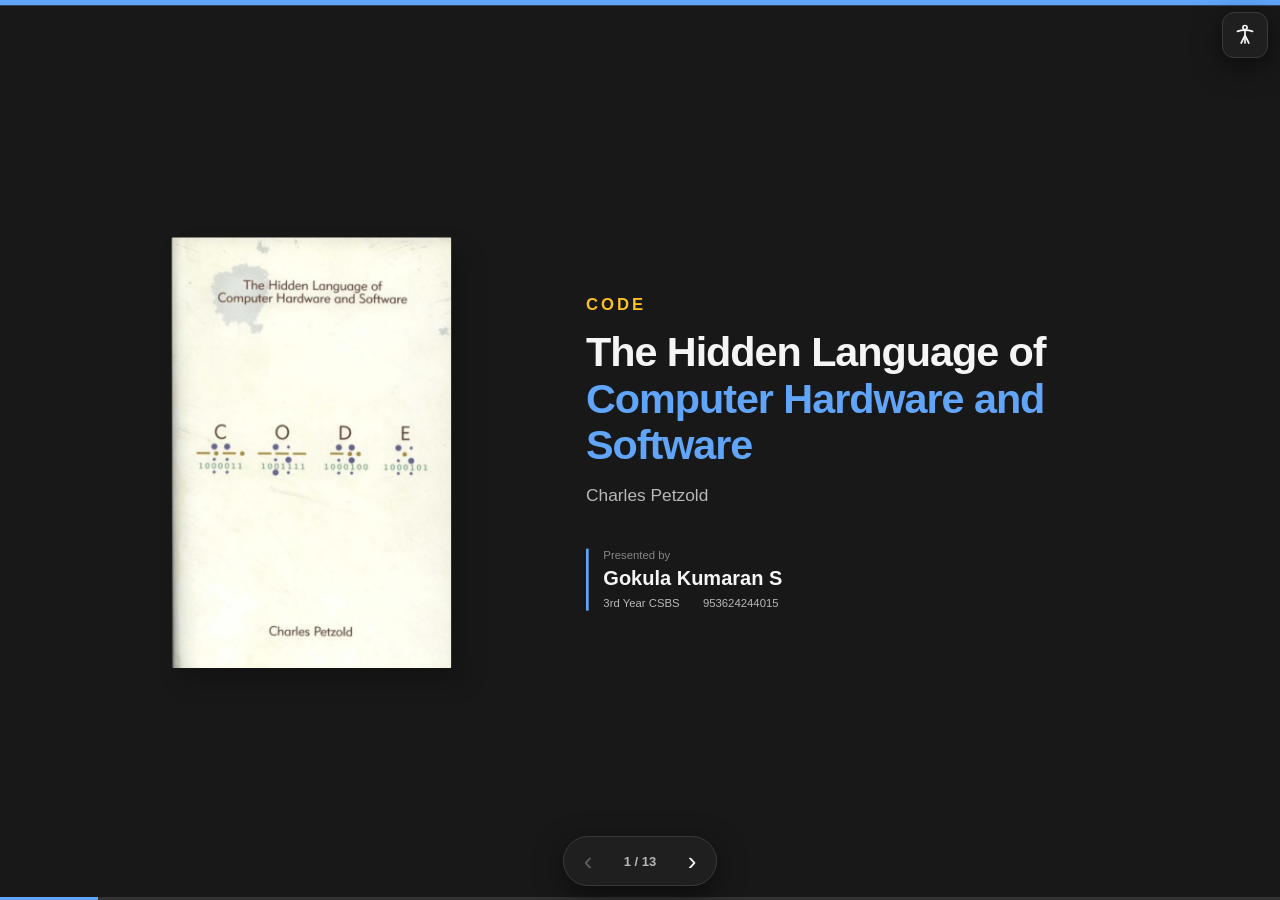
==== commit 98bbb0c6: "The whole ppt type article for the codebook is here" ====
--- a/index.html
+++ b/index.html
@@ -1,3455 +1,3588 @@
-<!DOCTYPE html>
-<html lang="en">
-
-<head>
-  <meta charset="UTF-8" />
-
-  <meta
-    name="viewport"
-    content="width=device-width, initial-scale=1.0"
-  />
-
-  <title>
-    Code - The Hidden Language of Computer Hardware and Software
-  </title>
-
-  <link rel="stylesheet" href="style.css" />
-</head>
-
-<body>
-
-  <!-- =====================================================
-       POWERPOINT PRESENTATION
-       ===================================================== -->
-
-  <main id="presentation">
-
-    <div id="deck">
-
-
-      <!-- =================================================
-           SLIDE 1 — TITLE
-           ================================================= -->
-
-      <section class="slide active">
-
-        <div class="slide-inner title-slide">
-
-          <div class="book-section">
-
-            <img
-              src="public/image/codebook/frontpage.png"
-              alt="Code book cover"
-              class="book-cover"
-            />
-
-          </div>
-
-
-          <div class="title-section">
-
-            <p class="book-name">
-              CODE
-            </p>
-
-            <h1>
-              The Hidden Language of
-              <br />
-
-              <span>
-                Computer Hardware and Software
-              </span>
-            </h1>
-
-            <p class="author">
-              Charles Petzold
-            </p>
-
-
-            <div class="presenter-info">
-
-              <p>
-                Presented by
-              </p>
-
-              <h2>
-                Gokula Kumaran S
-              </h2>
-
-              <div class="student-info">
-
-                <span>
-                  3rd Year CSBS
-                </span>
-
-                <span>
-                  953624244015
-                </span>
-
-              </div>
-
-            </div>
-
-          </div>
-
-        </div>
-
-      </section>
-
-
-
-      <!-- =================================================
-           SLIDE 2 — ABOUT THE AUTHOR
-           ================================================= -->
-
-      <section class="slide author-slide">
-
-        <div class="slide-inner">
-
-          <div class="author-slide-header">
-
-            <p class="slide-label">
-              ABOUT THE AUTHOR
-            </p>
-
-            <h2 class="slide-title">
-              Charles Petzold
-            </h2>
-
-          </div>
-
-
-          <div class="author-layout">
-
-
-            <div class="author-photo-column">
-
-              <div class="author-photo-frame">
-
-                <img
-                  src="public/image/codebook/Charles%20petzold.jpg"
-                  alt="Charles Petzold"
-                  class="author-photo"
-                />
-
-              </div>
-
-            </div>
-
-
-            <div class="author-info-column">
-
-              <h3 class="author-role">
-                Programmer & Technical Author
-              </h3>
-
-              <p class="author-bio">
-                Charles Petzold is an American programmer and
-                technical author best known for explaining
-                computer technology from its fundamental ideas.
-              </p>
-
-
-              <div class="author-facts">
-
-                <div class="author-fact">
-
-                  <span class="fact-label">
-                    BORN
-                  </span>
-
-                  <span class="fact-value">
-                    February 2, 1953
-                  </span>
-
-                </div>
-
-
-                <div class="author-fact">
-
-                  <span class="fact-label">
-                    FROM
-                  </span>
-
-                  <span class="fact-value">
-                    New Brunswick, New Jersey, USA
-                  </span>
-
-                </div>
-
-
-                <div class="author-fact">
-
-                  <span class="fact-label">
-                    EDUCATION
-                  </span>
-
-                  <span class="fact-value">
-                    Stevens Institute of Technology
-                  </span>
-
-                </div>
-
-
-                <div class="author-fact">
-
-                  <span class="fact-label">
-                    DEGREE
-                  </span>
-
-                  <span class="fact-value">
-                    B.S. & M.S. in Mathematics · 1975
-                  </span>
-
-                </div>
-
-              </div>
-
-
-              <div class="author-known-for">
-
-                <h4 class="known-for-title">
-                  Known for
-                </h4>
-
-                <ul class="known-for-list">
-
-                  <li>
-                    <strong>Code</strong> —
-                    explaining how computers work from the ground up
-                  </li>
-
-                  <li>
-                    <strong>Programming Windows</strong> —
-                    a classic guide to Windows programming
-                  </li>
-
-                  <li>
-                    Making complex technical ideas easier to understand
-                  </li>
-
-                </ul>
-
-              </div>
-
-            </div>
-
-          </div>
-
-        </div>
-
-      </section>
-
-
-
-      <!-- =================================================
-           SLIDE 3 — WHERE THE BOOK STARTS
-           ================================================= -->
-
-            <section class="slide chapter-slide">-
--
-        <div class="slide-inner">-
--
-          <div class="chapter-content">-
--
-            <p class="slide-label">-
-              CHAPTER ONE-
-            </p>-
--
-            <h2 class="chapter-title">-
-              Best Friends-
-            </h2>-
--
--
-            <p class="chapter-intro">-
-              Petzold does not open his book with a processor or-
-              a programming language. He opens it with two-
-              children, a dark street, and a pair of-
-              flashlights.-
-            </p>-
--
--
-            <div class="big-question">-
--
-              <span class="question-mark">-
-                ?-
-              </span>-
--
-              <div>-
-                <p>-
-                  Their parents say-
-                  <strong>&ldquo;Lights out!&rdquo;</strong>-
-                  How do two friends still talk?-
-                </p>-
-              </div>-
--
-            </div>-
--
--
-            <div class="story-flow">-
--
-              <div class="story-step">-
--
-                <span class="step-number">-
-                  01-
-                </span>-
--
-                <div>-
--
-                  <h3>-
-                    The Impulse-
-                  </h3>-
--
-                  <p>-
-                    Every night the two of them exchange thoughts,-
-                    observations, secrets, gossip, jokes and-
-                    dreams. Petzold calls the urge to do this one-
-                    of the most human of traits.-
-                  </p>-
--
-                </div>-
--
-              </div>-
--
--
-              <div class="flow-arrow">-
-                &rarr;-
-              </div>-
--
--
-              <div class="story-step">-
--
-                <span class="step-number">-
-                  02-
-                </span>-
--
-                <div>-
--
-                  <h3>-
-                    Lights Out-
-                  </h3>-
--
-                  <p>-
-                    Bedtime is declared. Broad gestures through-
-                    the glass get nowhere, and every spoken word-
-                    can be overheard. The conversation stops.-
-                  </p>-
--
-                </div>-
--
-              </div>-
--
--
-              <div class="flow-arrow">-
-                &rarr;-
-              </div>-
--
--
-              <div class="story-step">-
--
-                <span class="step-number">-
-                  03-
-                </span>-
--
-                <div>-
--
-                  <h3>-
-                    The Flashlight-
-                  </h3>-
--
-                  <p>-
-                    A torch is quiet, and its beam is narrow-
-                    enough not to leak under the door. So you-
-                    draw letters with light &mdash; an-
-                    <strong>O</strong> is a circle, an-
-                    <strong>I</strong> is a single stroke.-
-                  </p>-
--
-                </div>-
--
-              </div>-
--
-            </div>-
--
--
-            <p class="chapter-ending">-
-              <span>-
-                But drawing letters in light is far too hard to read.-
-              </span>-
-              You do not need letters at all &mdash; you only need a-
-              few simple signals. That is where this chapter ends,-
-              and where the next one begins.-
-            </p>-
--
-          </div>-
--
-        </div>-
--
-      </section>
-
-
-
-
-      <!-- =================================================
-           SLIDE 4 — MORSE CODE
-           ================================================= -->
-
-      <section class="slide morse-slide">
-
-        <div class="slide-inner">
-
-          <div class="morse-header">
-
-            <div>
-
-              <p class="slide-label">
-                THE FIRST CODE
-              </p>
-
-              <h2 class="morse-title">
-                Morse Code
-              </h2>
-
-            </div>
-
-            <p class="morse-subtitle">
-              Turning letters into simple signals
-            </p>
-
-          </div>
-
-
-          <div class="morse-layout">
-
-
-            <!-- LEFT SIDE -->
-
-            <div class="morse-explanation">
-
-              <p class="morse-intro">
-                Morse code never sends a whole letter. Each
-                letter is rebuilt from just two signals:
-              </p>
-
-
-              <div class="signal-pair">
-
-                <div class="signal">
-
-                  <span class="signal-symbol">
-                    .
-                  </span>
-
-                  <span>
-                    DOT
-                  </span>
-
-                </div>
-
-
-                <div class="signal">
-
-                  <span class="signal-symbol">
-                    −
-                  </span>
-
-                  <span>
-                    DASH
-                  </span>
-
-                </div>
-
-              </div>
-
-
-              <div class="morse-example">
-
-                <p class="example-label">
-                  FOR EXAMPLE
-                </p>
-
-                <div class="example-row">
-
-                  <div class="letter-example">
-
-                    <span class="letter">
-                      E
-                    </span>
-
-                    <span class="equals">
-                      =
-                    </span>
-
-                    <span class="code">
-                      .
-                    </span>
-
-                  </div>
-
-
-                  <div class="letter-example">
-
-                    <span class="letter">
-                      T
-                    </span>
-
-                    <span class="equals">
-                      =
-                    </span>
-
-                    <span class="code">
-                      −
-                    </span>
-
-                  </div>
-
-                </div>
-
-
-                <div class="example-row">
-
-                  <div class="letter-example">
-
-                    <span class="letter">
-                      A
-                    </span>
-
-                    <span class="equals">
-                      =
-                    </span>
-
-                    <span class="code">
-                      .−
-                    </span>
-
-                  </div>
-
-
-                  <div class="letter-example">
-
-                    <span class="letter">
-                      M
-                    </span>
-
-                    <span class="equals">
-                      =
-                    </span>
-
-                    <span class="code">
-                      −−
-                    </span>
-
-                  </div>
-
-                </div>
-
-              </div>
-
-
-              <div class="hello-example">-
--
-                <p class="example-label">-
-                  A WHOLE WORD &mdash; &ldquo;HELLO&rdquo;-
-                </p>-
--
-                <div class="hello-row">-
--
-                  <div class="hello-letter">-
-                    <span class="hl-char">H</span>-
-                    <span class="hl-code">....</span>-
-                  </div>-
--
-                  <div class="hello-letter">-
-                    <span class="hl-char">E</span>-
-                    <span class="hl-code">.</span>-
-                  </div>-
--
-                  <div class="hello-letter">-
-                    <span class="hl-char">L</span>-
-                    <span class="hl-code">.−..</span>-
-                  </div>-
--
-                  <div class="hello-letter">-
-                    <span class="hl-char">L</span>-
-                    <span class="hl-code">.−..</span>-
-                  </div>-
--
-                  <div class="hello-letter">-
-                    <span class="hl-char">O</span>-
-                    <span class="hl-code">−−−</span>-
-                  </div>-
--
-                </div>-
--
-                <p class="hello-full">-
-                  <span class="hello-word">HELLO</span>-
-                  <span class="hello-equals">=</span>-
-                  <span class="hello-seq">.... . .−.. .−.. −−−</span>-
-                </p>-
--
-              </div>-
--
--
-              <p class="morse-idea">-
-                <strong>-
-                  The important idea:-
-                </strong>-
--
-                Five letters became just two symbols repeated-
-                over and over. That is all a code really is.-
-              </p>
-
-
-            </div>
-
-
-
-            <!-- RIGHT SIDE — IMAGE -->
-
-            <div class="morse-tree-section">
-
-              <div class="tree-title">
-
-                <span>
-                  THE MORSE TREE
-                </span>
-
-                <small>
-                  Follow the path to remember the code
-                </small>
-
-              </div>
-
-
-              <div class="tree-image-frame">
-
-                <img
-                  src="public/image/codebook/morse-tree.png"
-                  alt="Morse code tree"
-                  class="morse-tree-image"
-                />
-
-              </div>
-
-
-              <p class="tree-caption">
-
-                Each step takes us through a simple
-                sequence of dots and dashes.
-
-              </p>
-
-            </div>
-
-          </div>
-
-
-          <div class="morse-bottom">
-
-            <span>
-              Morse Code
-            </span>
-
-            <span class="bottom-arrow">
-              →
-            </span>
-
-            <span>
-              Simple representation
-            </span>
-
-            <span class="bottom-arrow">
-              →
-            </span>
-
-            <span>
-              Understanding code
-            </span>
-
-          </div>
-
-        </div>
-
-      </section>
-
-
-
-      <!-- =================================================
-           SLIDE 5 — ELECTRICITY / BULB EXPLANATION
-           ================================================= -->
-
-      <section class="slide electricity-slide">
-
-        <div class="slide-inner">
-
-          <div class="electricity-layout">
-
-
-            <!-- LEFT — TEXT -->
-
-            <div>
-
-              <p class="slide-label">
-                FROM COMMUNICATION TO ELECTRICITY
-              </p>
-
-              <h2 class="electricity-title">
-                How Does a
-                <br />
-                <span>Simple Circuit Work?</span>
-              </h2>
-
-              <p class="electricity-intro">
-                Petzold explains that before we can build
-                anything complex, we need to understand the
-                simplest electrical circuit: a battery, two
-                wires, and a bulb.
-              </p>
-
-
-              <ul class="electricity-points">
-
-                <li class="electricity-point">
-                  <span class="point-num">01</span>
-                  <p>
-                    A <strong>battery</strong> creates a
-                    voltage — a difference in electric
-                    potential between its two terminals.
-                  </p>
-                </li>
-
-                <li class="electricity-point">
-                  <span class="point-num">02</span>
-                  <p>
-                    <strong>Copper wire</strong> is a good
-                    conductor because it has mobile
-                    conduction electrons that respond
-                    readily to an electric field.
-                  </p>
-                </li>
-
-                <li class="electricity-point">
-                  <span class="point-num">03</span>
-                  <p>
-                    When the circuit is <strong>closed</strong>,
-                    electrons flow through the wire and
-                    transfer energy to the
-                    <strong>bulb's filament</strong>,
-                    producing light and heat.
-                  </p>
-                </li>
-
-              </ul>
-
-            </div>
-
-
-            <!-- RIGHT — STATIC CIRCUIT SVG -->
-
-            <div class="circuit-diagram-frame">
-
-              <svg width="620" height="680" viewBox="0 0 620 680">
-
-                <!-- Battery body -->
-                <rect x="60" y="240" width="100" height="200"
-                      rx="10" fill="var(--soft-background)"
-                      stroke="var(--main-text)" stroke-width="3"/>
-
-                <!-- battery cell divider -->
-                <line x1="75" y1="340" x2="145" y2="340"
-                      stroke="var(--border)" stroke-width="1.5"/>
-
-                <!-- + terminal nub -->
-                <rect x="90" y="224" width="40" height="18"
-                      rx="5" fill="var(--secondary-text)"
-                      stroke="var(--main-text)" stroke-width="2"/>
-
-                <!-- terminal labels -->
-                <text x="110" y="218" text-anchor="middle"
-                      font-size="26" font-weight="700"
-                      fill="#c0392b">+</text>
-
-                <text x="110" y="468" text-anchor="middle"
-                      font-size="26" font-weight="700"
-                      fill="#2980b9">−</text>
-
-                <!-- Top wire: battery+ → up → right → down to bulb -->
-                <path d="M 130,226 L 130,80 L 460,80 L 460,190"
-                      fill="none" stroke="var(--main-text)"
-                      stroke-width="3.5"
-                      stroke-linecap="round"
-                      stroke-linejoin="round"/>
-
-                <!-- Bottom wire: battery− → down → right → up to bulb -->
-                <path d="M 130,446 L 130,600 L 460,600 L 460,490"
-                      fill="none" stroke="var(--main-text)"
-                      stroke-width="3.5"
-                      stroke-linecap="round"
-                      stroke-linejoin="round"/>
-
-                <!-- BULB — glass envelope -->
-                <ellipse cx="460" cy="296" rx="60" ry="80"
-                         fill="var(--soft-background)"
-                         stroke="var(--secondary-text)"
-                         stroke-width="2.5"/>
-
-                <!-- base -->
-                <rect x="432" y="372" width="56" height="32"
-                      rx="5" fill="var(--border)"
-                      stroke="var(--secondary-text)"
-                      stroke-width="2"/>
-                <line x1="436" y1="384" x2="484" y2="384"
-                      stroke="var(--muted-text)" stroke-width="1.5"/>
-                <line x1="436" y1="394" x2="484" y2="394"
-                      stroke="var(--muted-text)" stroke-width="1.5"/>
-
-                <!-- screw bottom -->
-                <rect x="446" y="404" width="28" height="12"
-                      rx="3" fill="var(--muted-text)"
-                      stroke="var(--secondary-text)"
-                      stroke-width="1.5"/>
-
-                <!-- connector wires from bulb to main wires -->
-                <line x1="460" y1="416" x2="460" y2="490"
-                      stroke="var(--main-text)" stroke-width="3.5"/>
-                <line x1="460" y1="190" x2="460" y2="220"
-                      stroke="var(--main-text)" stroke-width="3.5"/>
-
-                <!-- filament -->
-                <polyline points="444,366 448,310 452,340 456,290
-                                  460,340 464,310 468,366"
-                          fill="none"
-                          stroke="var(--secondary-text)"
-                          stroke-width="2.2"/>
-
-                <!-- support wires -->
-                <line x1="444" y1="366" x2="444" y2="375"
-                      stroke="var(--muted-text)" stroke-width="1.5"/>
-                <line x1="468" y1="366" x2="468" y2="375"
-                      stroke="var(--muted-text)" stroke-width="1.5"/>
-
-                <!-- Labels -->
-                <text x="80" y="350" font-size="20"
-                      fill="var(--secondary-text)"
-                      font-weight="600"
-                      text-anchor="end">Battery</text>
-
-                <text x="460" y="510" font-size="20"
-                      fill="var(--secondary-text)"
-                      font-weight="600"
-                      text-anchor="middle">Bulb</text>
-
-                <text x="270" y="66" font-size="16"
-                      fill="var(--muted-text)"
-                      text-anchor="middle">Wire (conductor)</text>
-
-                <text x="270" y="624" font-size="16"
-                      fill="var(--muted-text)"
-                      text-anchor="middle">Wire (conductor)</text>
-
-              </svg>
-
-            </div>
-
-          </div>
-
-        </div>
-
-      </section>
-
-
-
-      <!-- =================================================
-           SLIDE 6 — INTERACTIVE BULB CIRCUIT
-           ================================================= -->
-
-      <section class="slide bulb-interactive-slide">
-
-        <div class="slide-inner">
-
-          <div class="bulb-interactive-layout">
-
-            <div class="bulb-interactive-header">
-
-              <p class="slide-label">
-                TRY IT YOURSELF
-              </p>
-
-              <h2 class="bulb-interactive-title">
-                Close the Circuit
-              </h2>
-
-              <p class="bulb-interactive-subtitle">
-                Press ON to close the switch and watch
-                the electrons flow.
-              </p>
-
-            </div>
-
-
-            <!-- INTERACTIVE CIRCUIT SVG -->
-
-            <svg id="circuit-interactive" width="1100" height="560"
-                 viewBox="0 0 1100 560">
-
-              <defs>
-                <radialGradient id="lightGrad"
-                                cx="50%" cy="50%" r="50%">
-                  <stop offset="0%"
-                        stop-color="#fff6d5"
-                        stop-opacity="0.7"/>
-                  <stop offset="100%"
-                        stop-color="#fff6d5"
-                        stop-opacity="0"/>
-                </radialGradient>
-              </defs>
-
-              <!-- Light halo -->
-              <circle id="bulb-halo"
-                      cx="600" cy="220" r="120"
-                      fill="url(#lightGrad)"
-                      opacity="0"/>
-
-              <!-- Battery body -->
-              <rect x="60" y="180" width="100" height="200"
-                    rx="10" fill="#f5f5f5"
-                    stroke="#333" stroke-width="3"/>
-              <line x1="75" y1="280" x2="145" y2="280"
-                    stroke="#999" stroke-width="1.5"/>
-              <rect x="90" y="164" width="40" height="18"
-                    rx="5" fill="#555"
-                    stroke="#333" stroke-width="2"/>
-              <text x="110" y="158" text-anchor="middle"
-                    font-size="26" font-weight="700"
-                    fill="#c0392b">+</text>
-              <text x="110" y="408" text-anchor="middle"
-                    font-size="26" font-weight="700"
-                    fill="#2980b9">−</text>
-
-              <!-- Top wire: battery+ → up → right → down to bulb -->
-              <path id="wire-top"
-                    d="M 130,166 L 130,60 L 600,60 L 600,140"
-                    fill="none" stroke="#333"
-                    stroke-width="3.5"
-                    stroke-linecap="round"
-                    stroke-linejoin="round"/>
-
-              <!-- Bottom wire: battery− → down → right → up to bulb -->
-              <path id="wire-bottom"
-                    d="M 130,386 L 130,500 L 600,500 L 600,410"
-                    fill="none" stroke="#333"
-                    stroke-width="3.5"
-                    stroke-linecap="round"
-                    stroke-linejoin="round"/>
-
-              <!-- Switch on top wire -->
-              <g id="switch-indicator">
-                <line id="switch-gap"
-                      x1="320" y1="60" x2="345" y2="30"
-                      stroke="#c0392b" stroke-width="3.5"
-                      stroke-linecap="round"/>
-                <line id="switch-closed"
-                      x1="320" y1="60" x2="370" y2="60"
-                      stroke="#27ae60" stroke-width="4"
-                      stroke-linecap="round"
-                      opacity="0"/>
-                <circle cx="320" cy="60" r="5" fill="#333"/>
-                <circle cx="370" cy="60" r="5" fill="#333"/>
-                <text x="345" y="22" text-anchor="middle"
-                      font-size="15" fill="#888">Switch</text>
-              </g>
-
-              <!-- BULB — glass -->
-              <ellipse cx="600" cy="230" rx="60" ry="80"
-                       fill="#fafafa" stroke="#555"
-                       stroke-width="2.5"
-                       id="bulb-glass"/>
-
-              <!-- base -->
-              <rect x="572" y="306" width="56" height="32"
-                    rx="5" fill="#bbb"
-                    stroke="#555" stroke-width="2"/>
-              <line x1="576" y1="318" x2="624" y2="318"
-                    stroke="#999" stroke-width="1.5"/>
-              <line x1="576" y1="328" x2="624" y2="328"
-                    stroke="#999" stroke-width="1.5"/>
-              <rect x="586" y="338" width="28" height="12"
-                    rx="3" fill="#999"
-                    stroke="#555" stroke-width="1.5"/>
-
-              <!-- connectors -->
-              <line x1="600" y1="350" x2="600" y2="410"
-                    stroke="#333" stroke-width="3.5"/>
-              <line x1="600" y1="140" x2="600" y2="155"
-                    stroke="#333" stroke-width="3.5"/>
-
-              <!-- filament -->
-              <polyline id="bulb-filament"
-                        points="584,300 588,248 592,272 596,232
-                                600,272 604,248 608,300"
-                        fill="none"
-                        stroke="#666" stroke-width="2.2"/>
-              <line x1="584" y1="300" x2="584" y2="309"
-                    stroke="#888" stroke-width="1.5"/>
-              <line x1="608" y1="300" x2="608" y2="309"
-                    stroke="#888" stroke-width="1.5"/>
-
-              <!-- Light rays (hidden) -->
-              <g id="light-rays" opacity="0">
-                <line x1="530" y1="190" x2="510" y2="170"
-                      stroke="#e8b830" stroke-width="2"
-                      stroke-linecap="round"/>
-                <line x1="525" y1="235" x2="500" y2="235"
-                      stroke="#e8b830" stroke-width="2"
-                      stroke-linecap="round"/>
-                <line x1="530" y1="278" x2="510" y2="300"
-                      stroke="#e8b830" stroke-width="2"
-                      stroke-linecap="round"/>
-                <line x1="670" y1="190" x2="690" y2="170"
-                      stroke="#e8b830" stroke-width="2"
-                      stroke-linecap="round"/>
-                <line x1="675" y1="235" x2="700" y2="235"
-                      stroke="#e8b830" stroke-width="2"
-                      stroke-linecap="round"/>
-                <line x1="670" y1="278" x2="690" y2="300"
-                      stroke="#e8b830" stroke-width="2"
-                      stroke-linecap="round"/>
-              </g>
-
-              <!-- Electron dots containers -->
-              <g id="electron-dots-top"></g>
-              <g id="electron-dots-bottom"></g>
-
-              <!-- Labels in right area -->
-              <text x="760" y="55" font-size="18"
-                    fill="#2678c0" font-weight="600">
-                ← Electron movement (− → +)
-              </text>
-
-              <text x="760" y="510" font-size="18"
-                    fill="#d48020" font-weight="600">
-                ← Conventional current (+ → −)
-              </text>
-
-              <!-- Explanation box -->
-              <rect x="760" y="160" width="310" height="250"
-                    rx="8" fill="#f8fafc"
-                    stroke="#d0d7de" stroke-width="1.5"/>
-
-              <text x="780" y="192" font-size="15"
-                    font-weight="700" fill="#2563eb">
-                WHAT IS HAPPENING?
-              </text>
-
-              <foreignObject x="780" y="205" width="270" height="195">
-                <div xmlns="http://www.w3.org/1999/xhtml"
-                     style="font-size:14px;line-height:1.55;
-                            color:#444;font-family:inherit;">
-                  <p style="margin-bottom:10px;">
-                    When the circuit is <strong>closed</strong>,
-                    an electric field is established through the
-                    conductor. Electrons already present in the
-                    wire respond to this field, producing
-                    electrical flow.
-                  </p>
-                  <p style="margin-bottom:10px;">
-                    <strong>Electrons</strong> flow from
-                    <span style="color:#2980b9;">−</span> to
-                    <span style="color:#c0392b;">+</span>.
-                  </p>
-                  <p>
-                    <strong>Conventional current</strong> is
-                    defined as flowing from
-                    <span style="color:#c0392b;">+</span> to
-                    <span style="color:#2980b9;">−</span>
-                    (historical convention).
-                  </p>
-                </div>
-              </foreignObject>
-
-            </svg>
-
-
-            <div class="circuit-controls">
-
-              <button class="circuit-btn"
-                      id="btn-on"
-                      onclick="bulbOn()">
-                ON
-              </button>
-
-              <button class="circuit-btn"
-                      id="btn-off"
-                      onclick="bulbOff()">
-                OFF
-              </button>
-
-            </div>
-
-            <div class="circuit-status"
-                 id="bulb-status">
-              Circuit OPEN — Bulb OFF
-            </div>
-
-          </div>
-
-        </div>
-
-      </section>
-
-
-
-      <!-- =================================================
-           SLIDE 7 — RELAY EXPLANATION
-           ================================================= -->
-
-      <section class="slide relay-explain-slide">
-
-        <div class="slide-inner">
-
-          <div class="relay-explain-layout">
-
-
-            <!-- LEFT — TEXT -->
-
-            <div>
-
-              <p class="slide-label">
-                THE NEXT STEP
-              </p>
-
-              <h2 class="relay-explain-title">
-                How Does a
-                <br />
-                <span>Relay Work?</span>
-              </h2>
-
-              <p class="relay-explain-intro">
-                Petzold shows that a relay lets one circuit
-                control another — using an electromagnetic
-                field. This was the key building block of
-                early telegraph repeaters and, later,
-                the first computers.
-              </p>
-
-
-              <ul class="relay-chain">
-
-                <li>🔋 Battery powers the coil</li>
-
-                <li class="chain-arrow-item">↓</li>
-
-                <li>⚡ Current flows through coil</li>
-
-                <li class="chain-arrow-item">↓</li>
-
-                <li>🧲 Electromagnetic field forms</li>
-
-                <li class="chain-arrow-item">↓</li>
-
-                <li>⚙️ Flexible arm is pulled down</li>
-
-                <li class="chain-arrow-item">↓</li>
-
-                <li>🔌 Contact closes</li>
-
-                <li class="chain-arrow-item">↓</li>
-
-                <li>💡 Second circuit → Bulb ON</li>
-
-              </ul>
-
-            </div>
-
-
-            <!-- RIGHT — STATIC RELAY DIAGRAM (matching Petzold's book) -->
-
-            <div class="circuit-diagram-frame">
-
-              <svg width="600" height="720" viewBox="0 0 600 720">
-
-                <!-- ===== PRIMARY CIRCUIT (left side) ===== -->
-
-                <!-- Battery 1 -->
-                <rect x="20" y="200" width="50" height="90"
-                      rx="6" fill="#f5f5f5"
-                      stroke="#333" stroke-width="2"/>
-                <rect x="30" y="191" width="30" height="11"
-                      rx="4" fill="#555"
-                      stroke="#333" stroke-width="1.5"/>
-                <text x="45" y="186" text-anchor="middle"
-                      font-size="18" font-weight="700"
-                      fill="#c0392b">+</text>
-                <text x="45" y="308" text-anchor="middle"
-                      font-size="18" font-weight="700"
-                      fill="#2980b9">−</text>
-
-                <!-- Switch -->
-                <circle cx="120" cy="100" r="4" fill="#333"/>
-                <line x1="120" y1="100" x2="138" y2="78"
-                      stroke="#333" stroke-width="2.5"
-                      stroke-linecap="round"/>
-                <circle cx="160" cy="100" r="4" fill="#333"/>
-                <text x="140" y="70" text-anchor="middle"
-                      font-size="12" fill="#888">Switch</text>
-
-                <!-- Wire: bat1+ → up → right to switch → right → down to coil top -->
-                <path d="M 45,191 L 45,100 L 120,100"
-                      fill="none" stroke="#333" stroke-width="2.5"/>
-                <path d="M 160,100 L 260,100 L 260,350"
-                      fill="none" stroke="#333" stroke-width="2.5"/>
-
-                <!-- Wire: coil bottom → down → left → up to bat1− -->
-                <path d="M 260,580 L 260,660 L 45,660 L 45,294"
-                      fill="none" stroke="#333" stroke-width="2.5"/>
-
-                <!-- COIL (electromagnet cylinder) -->
-                <rect x="230" y="350" width="60" height="230"
-                      rx="6" fill="#fff8ee"
-                      stroke="#c07820" stroke-width="2.5"/>
-
-                <!-- coil windings -->
-                <g stroke="#c07820" stroke-width="1.8" fill="none">
-                  <path d="M 236,368 Q 260,358 260,374 Q 260,390 284,380"/>
-                  <path d="M 236,400 Q 260,390 260,406 Q 260,422 284,412"/>
-                  <path d="M 236,432 Q 260,422 260,438 Q 260,454 284,444"/>
-                  <path d="M 236,464 Q 260,454 260,470 Q 260,486 284,476"/>
-                  <path d="M 236,496 Q 260,486 260,502 Q 260,518 284,508"/>
-                  <path d="M 236,528 Q 260,518 260,534 Q 260,550 284,540"/>
-                </g>
-
-                <!-- iron core -->
-                <rect x="252" y="358" width="16" height="214"
-                      rx="3" fill="#d0d0d0"
-                      stroke="#888" stroke-width="1.5"/>
-
-                <text x="260" y="340" text-anchor="middle"
-                      font-size="13" fill="#c07820"
-                      font-weight="600">Electromagnet</text>
-                <text x="260" y="604" text-anchor="middle"
-                      font-size="11" fill="#888">Iron core</text>
-
-                <!-- ===== FLEXIBLE ARM / CONTACT ===== -->
-
-                <!-- Arm pivot (fixed end) — attached to a post above coil -->
-                <line x1="300" y1="300" x2="300" y2="330"
-                      stroke="#888" stroke-width="3"/>
-                <circle cx="300" cy="300" r="5"
-                        fill="#888" stroke="#555"
-                        stroke-width="1.5"/>
-
-                <!-- Flexible metal arm — horizontal, resting (not pulled) -->
-                <line x1="300" y1="300" x2="430" y2="300"
-                      stroke="#666" stroke-width="4"
-                      stroke-linecap="round"/>
-
-                <!-- Moving contact at arm tip -->
-                <circle cx="430" cy="300" r="5"
-                        fill="#2980b9" stroke="#333"
-                        stroke-width="1.5"/>
-
-                <!-- Fixed contact below arm tip (gap when arm is up) -->
-                <circle cx="430" cy="340" r="5"
-                        fill="#c0392b" stroke="#333"
-                        stroke-width="1.5"/>
-
-                <!-- Gap indicator -->
-                <line x1="430" y1="308" x2="430" y2="332"
-                      stroke="#ccc" stroke-width="1"
-                      stroke-dasharray="3,3"/>
-
-                <text x="450" y="296" font-size="11"
-                      fill="#666">Flexible arm</text>
-                <text x="450" y="346" font-size="11"
-                      fill="#c0392b" font-weight="600">
-                  Fixed contact
-                </text>
-
-                <!-- ===== SECONDARY CIRCUIT (right side) ===== -->
-
-                <!-- Wire: from arm pivot → up → right to bulb -->
-                <path d="M 300,295 L 300,100 L 480,100 L 480,130"
-                      fill="none" stroke="#555"
-                      stroke-width="2.5"
-                      stroke-dasharray="8,5"/>
-
-                <!-- Wire: from fixed contact → down → right → up to bulb bottom -->
-                <path d="M 430,345 L 430,660 L 480,660 L 480,280"
-                      fill="none" stroke="#555"
-                      stroke-width="2.5"
-                      stroke-dasharray="8,5"/>
-
-                <!-- BULB (secondary) — top right -->
-                <ellipse cx="480" cy="175" rx="30" ry="42"
-                         fill="#fafafa" stroke="#555"
-                         stroke-width="2"/>
-                <rect x="462" y="214" width="36" height="18"
-                      rx="4" fill="#bbb"
-                      stroke="#555" stroke-width="1.5"/>
-                <polyline points="468,210 470,184 474,198
-                                  478,172 482,198 486,184
-                                  492,210"
-                         fill="none" stroke="#666"
-                         stroke-width="1.5"/>
-                <rect x="470" y="232" width="20" height="8"
-                      rx="2" fill="#999"
-                      stroke="#555" stroke-width="1"/>
-                <line x1="480" y1="240" x2="480" y2="280"
-                      stroke="#555" stroke-width="2.5"
-                      stroke-dasharray="8,5"/>
-                <text x="480" y="260" text-anchor="middle"
-                      font-size="13" fill="#555"
-                      dx="42">Bulb</text>
-
-                <!-- Labels -->
-                <text x="130" y="55" font-size="15"
-                      fill="#c07820" font-weight="700">
-                  Primary (control)
-                </text>
-                <text x="380" y="55" font-size="15"
-                      fill="#555" font-weight="700">
-                  Secondary (load)
-                </text>
-
-                <line x1="340" y1="40" x2="340" y2="680"
-                      stroke="#ddd" stroke-width="1"
-                      stroke-dasharray="6,6"/>
-
-                <text x="300" y="694" text-anchor="middle"
-                      font-size="13" fill="#888">
-                  Dashed wires = circuit OPEN until
-                  the arm is pulled down
-                </text>
-
-              </svg>
-
-            </div>
-
-          </div>
-
-        </div>
-
-      </section>
-
-
-
-      <!-- =================================================
-           SLIDE 8 — INTERACTIVE RELAY
-           ================================================= -->
-
-      <section class="slide relay-interactive-slide">
-
-        <div class="slide-inner">
-
-          <div class="relay-interactive-layout">
-
-            <div class="relay-interactive-header">
-
-              <p class="slide-label">
-                WATCH THE RELAY
-              </p>
-
-              <h2 class="relay-interactive-title">
-                Step-by-Step Animation
-              </h2>
-
-              <p class="relay-step-text"
-                 id="relay-step-text">
-                Press "Activate Relay" to see the
-                physical sequence.
-              </p>
-
-            </div>
-
-
-            <!-- INTERACTIVE RELAY SVG (Petzold book layout) -->
-            <!--
-              Layout:
-              - Battery1 (left) → switch → coil (bottom-center)
-              - Coil at bottom pulls flexible arm DOWN
-              - Arm tip touches fixed contact → closes secondary circuit
-              - Battery2 → arm pivot → arm → contact → bulb → Battery2
-              - Bulb at top-right
-            -->
-
-            <svg id="relay-svg" width="1060" height="500"
-                 viewBox="0 0 1060 500">
-
-              <defs>
-                <filter id="coil-glow"
-                        x="-50%" y="-50%"
-                        width="200%" height="200%">
-                  <feGaussianBlur stdDeviation="5"
-                                  result="blur"/>
-                  <feMerge>
-                    <feMergeNode in="blur"/>
-                    <feMergeNode in="SourceGraphic"/>
-                  </feMerge>
-                </filter>
-
-                <radialGradient id="relayBulbLight"
-                                cx="50%" cy="50%" r="50%">
-                  <stop offset="0%"
-                        stop-color="#fff6d5"
-                        stop-opacity="0.65"/>
-                  <stop offset="100%"
-                        stop-color="#fff6d5"
-                        stop-opacity="0"/>
-                </radialGradient>
-              </defs>
-
-
-              <!-- ===== PRIMARY CIRCUIT (left) ===== -->
-
-              <!-- Battery 1 -->
-              <rect x="30" y="120" width="55" height="100"
-                    rx="7" fill="#f5f5f5"
-                    stroke="#333" stroke-width="2.5"/>
-              <rect x="43" y="110" width="30" height="12"
-                    rx="4" fill="#555"
-                    stroke="#333" stroke-width="1.8"/>
-              <text x="58" y="105" text-anchor="middle"
-                    font-size="20" font-weight="700"
-                    fill="#c0392b">+</text>
-              <text x="58" y="240" text-anchor="middle"
-                    font-size="20" font-weight="700"
-                    fill="#2980b9">−</text>
-
-              <!-- Primary top wire: bat1+ → up → right → coil top -->
-              <path id="relay-wire-p-top"
-                    d="M 58,110 L 58,40 L 320,40 L 320,200"
-                    fill="none" stroke="#333"
-                    stroke-width="2.8"
-                    stroke-linecap="round"
-                    stroke-linejoin="round"/>
-
-              <!-- Primary bottom wire: coil bottom → down → left → bat1− -->
-              <path id="relay-wire-p-bot"
-                    d="M 320,440 L 320,475 L 58,475 L 58,224"
-                    fill="none" stroke="#333"
-                    stroke-width="2.8"
-                    stroke-linecap="round"
-                    stroke-linejoin="round"/>
-
-
-              <!-- COIL (electromagnet cylinder at bottom-center) -->
-              <rect id="coil-body"
-                    x="290" y="200" width="60" height="240"
-                    rx="6" fill="#fff8ee"
-                    stroke="#c07820" stroke-width="2.5"/>
-
-              <!-- Coil windings -->
-              <g id="coil-windings"
-                 stroke="#c07820" stroke-width="1.8"
-                 fill="none">
-                <path d="M 296,218 Q 320,208 320,224 Q 320,240 344,230"/>
-                <path d="M 296,250 Q 320,240 320,256 Q 320,272 344,262"/>
-                <path d="M 296,282 Q 320,272 320,288 Q 320,304 344,294"/>
-                <path d="M 296,314 Q 320,304 320,320 Q 320,336 344,326"/>
-                <path d="M 296,346 Q 320,336 320,352 Q 320,368 344,358"/>
-                <path d="M 296,378 Q 320,368 320,384 Q 320,400 344,390"/>
-                <path d="M 296,410 Q 320,400 320,416 Q 320,432 344,422"/>
-              </g>
-
-              <!-- Iron core -->
-              <rect x="312" y="208" width="16" height="224"
-                    rx="4" fill="#ccc"
-                    stroke="#999" stroke-width="1.5"/>
-
-              <text x="320" y="192" text-anchor="middle"
-                    font-size="12" fill="#c07820"
-                    font-weight="600">Electromagnet</text>
-
-              <!-- Magnetic field lines (hidden initially) -->
-              <g id="mag-field-lines">
-                <ellipse cx="320" cy="320" rx="48" ry="100"
-                         class="mag-field-line"/>
-                <ellipse cx="320" cy="320" rx="62" ry="125"
-                         class="mag-field-line"/>
-                <ellipse cx="320" cy="320" rx="76" ry="150"
-                         class="mag-field-line"/>
-              </g>
-
-              <!-- Coil glow overlay -->
-              <rect id="coil-glow-rect"
-                    x="290" y="200" width="60" height="240"
-                    rx="6" fill="#f0c040" opacity="0"
-                    filter="url(#coil-glow)"/>
-
-
-              <!-- ===== ARMATURE / FLEXIBLE ARM ===== -->
-
-              <!-- Mounting post (vertical bar connecting arm to frame) -->
-              <line x1="365" y1="170" x2="365" y2="200"
-                    stroke="#888" stroke-width="3.5"/>
-
-              <!-- Arm pivot point -->
-              <circle id="armature-pivot"
-                      cx="365" cy="170" r="6"
-                      fill="#888" stroke="#555"
-                      stroke-width="2"/>
-              <text x="365" y="158" text-anchor="middle"
-                    font-size="10" fill="#888">Pivot</text>
-
-              <!-- Armature group — the flexible arm rotates around pivot -->
-              <!-- Resting: horizontal to the right -->
-              <!-- Activated: tip drops DOWN (clockwise rotation ~22deg) -->
-              <g id="armature-group"
-                 style="transform-origin: 365px 170px;
-                        transition: transform 0.7s ease-in-out;">
-                <!-- The flexible metal rod -->
-                <line x1="365" y1="170" x2="500" y2="170"
-                      stroke="#666" stroke-width="4.5"
-                      stroke-linecap="round"/>
-                <!-- Moving contact at tip -->
-                <circle id="moving-contact"
-                        cx="500" cy="170" r="5.5"
-                        fill="#2980b9" stroke="#333"
-                        stroke-width="1.8"/>
-              </g>
-
-              <text x="440" y="158" text-anchor="middle"
-                    font-size="11" fill="#666">
-                Flexible metal arm
-              </text>
-
-              <!-- Fixed contact BELOW arm tip -->
-              <!-- When arm rotates down ~22°, its tip reaches here -->
-              <circle id="fixed-contact"
-                      cx="498" cy="220" r="5.5"
-                      fill="#c0392b" stroke="#333"
-                      stroke-width="1.8"/>
-              <text x="530" y="226" font-size="11"
-                    fill="#c0392b" font-weight="600">
-                Fixed contact
-              </text>
-
-              <!-- Contact bridge (hidden — shown when arm touches contact) -->
-              <line id="contact-bridge"
-                    x1="498" y1="178" x2="498" y2="214"
-                    stroke="#27ae60" stroke-width="5"
-                    stroke-linecap="round"
-                    opacity="0"/>
-
-              <!-- Gap indicator (dashed) — hidden when contact is made -->
-              <line id="contact-gap"
-                    x1="500" y1="178" x2="498" y2="214"
-                    stroke="#ccc" stroke-width="1"
-                    stroke-dasharray="3,3"/>
-
-
-              <!-- ===== SECONDARY CIRCUIT (right) ===== -->
-
-              <!-- Battery 2 -->
-              <rect x="730" y="120" width="55" height="100"
-                    rx="7" fill="#f5f5f5"
-                    stroke="#333" stroke-width="2.5"/>
-              <rect x="743" y="110" width="30" height="12"
-                    rx="4" fill="#555"
-                    stroke="#333" stroke-width="1.8"/>
-              <text x="758" y="105" text-anchor="middle"
-                    font-size="20" font-weight="700"
-                    fill="#c0392b">+</text>
-              <text x="758" y="240" text-anchor="middle"
-                    font-size="20" font-weight="700"
-                    fill="#2980b9">−</text>
-
-              <!-- Wire: bat2+ → up → left → down to arm pivot -->
-              <!--   (arm's fixed end connects to bat2+)        -->
-              <path id="relay-wire-s-in"
-                    d="M 758,110 L 758,28 L 365,28 L 365,164"
-                    fill="none" stroke="#555"
-                    stroke-width="2.8"
-                    stroke-linecap="round"
-                    stroke-linejoin="round"/>
-
-              <!-- Wire: fixed contact → right → up to bulb left terminal -->
-              <path id="relay-wire-s-mid"
-                    d="M 498,226 L 498,475 L 590,475 L 590,250"
-                    fill="none" stroke="#555"
-                    stroke-width="2.8"
-                    stroke-linecap="round"
-                    stroke-linejoin="round"/>
-
-              <!-- Wire: bulb right terminal → down → right → up to bat2− -->
-              <path id="relay-wire-s-out"
-                    d="M 620,250 L 620,475 L 758,475 L 758,224"
-                    fill="none" stroke="#555"
-                    stroke-width="2.8"
-                    stroke-linecap="round"
-                    stroke-linejoin="round"/>
-
-              <!-- SECONDARY BULB (between relay and bat2) -->
-              <circle id="relay-bulb-halo"
-                      cx="605" cy="158" r="65"
-                      fill="url(#relayBulbLight)"
-                      opacity="0"/>
-
-              <ellipse id="relay-bulb-glass"
-                       cx="605" cy="155" rx="30" ry="42"
-                       fill="#fafafa" stroke="#555"
-                       stroke-width="2"/>
-
-              <!-- base -->
-              <rect x="587" y="194" width="36" height="18"
-                    rx="4" fill="#bbb"
-                    stroke="#555" stroke-width="1.5"/>
-              <line x1="590" y1="202" x2="622" y2="202"
-                    stroke="#999" stroke-width="1"/>
-              <line x1="590" y1="208" x2="622" y2="208"
-                    stroke="#999" stroke-width="1"/>
-
-              <!-- filament -->
-              <polyline id="relay-bulb-filament"
-                        points="594,190 596,164 600,178
-                                604,150 608,178 612,164
-                                616,190"
-                        fill="none" stroke="#666"
-                        stroke-width="1.8"/>
-
-              <!-- support wires for filament -->
-              <line x1="594" y1="190" x2="594" y2="196"
-                    stroke="#888" stroke-width="1.2"/>
-              <line x1="616" y1="190" x2="616" y2="196"
-                    stroke="#888" stroke-width="1.2"/>
-
-              <!-- bottom screw contact -->
-              <rect x="595" y="212" width="20" height="8"
-                    rx="2" fill="#999"
-                    stroke="#555" stroke-width="1"/>
-
-              <!-- connectors from bulb to wires -->
-              <line x1="590" y1="220" x2="590" y2="250"
-                    stroke="#555" stroke-width="2.8"/>
-              <line x1="620" y1="220" x2="620" y2="250"
-                    stroke="#555" stroke-width="2.8"/>
-
-              <text x="605" y="270" text-anchor="middle"
-                    font-size="13" fill="#555">Bulb</text>
-
-              <!-- Light rays (hidden) -->
-              <g id="relay-light-rays" opacity="0">
-                <line x1="568" y1="132" x2="554" y2="118"
-                      stroke="#e8b830" stroke-width="1.8"
-                      stroke-linecap="round"/>
-                <line x1="566" y1="160" x2="548" y2="160"
-                      stroke="#e8b830" stroke-width="1.8"
-                      stroke-linecap="round"/>
-                <line x1="568" y1="186" x2="554" y2="200"
-                      stroke="#e8b830" stroke-width="1.8"
-                      stroke-linecap="round"/>
-                <line x1="642" y1="132" x2="656" y2="118"
-                      stroke="#e8b830" stroke-width="1.8"
-                      stroke-linecap="round"/>
-                <line x1="644" y1="160" x2="662" y2="160"
-                      stroke="#e8b830" stroke-width="1.8"
-                      stroke-linecap="round"/>
-                <line x1="642" y1="186" x2="656" y2="200"
-                      stroke="#e8b830" stroke-width="1.8"
-                      stroke-linecap="round"/>
-              </g>
-
-
-              <!-- Electron dot containers -->
-              <g id="relay-coil-dots"></g>
-              <g id="relay-sec-dots"></g>
-
-
-              <!-- Circuit labels -->
-              <text x="170" y="20" font-size="16"
-                    fill="#c07820" font-weight="700">
-                Primary Circuit (control)
-              </text>
-              <text x="550" y="20" font-size="16"
-                    fill="#555" font-weight="700">
-                Secondary Circuit (load)
-              </text>
-
-
-              <!-- Step indicator panel -->
-              <rect x="850" y="30" width="195" height="340"
-                    rx="8" fill="#f8fafc"
-                    stroke="#d0d7de" stroke-width="1.5"/>
-              <text x="948" y="60" text-anchor="middle"
-                    font-size="14" font-weight="700"
-                    fill="#2563eb">
-                RELAY SEQUENCE
-              </text>
-
-              <g id="step-indicators">
-                <text id="step-ind-1" x="870" y="100"
-                      font-size="15" fill="#bbb"
-                      font-weight="600">
-                  1. Coil current
-                </text>
-                <text id="step-ind-2" x="870" y="150"
-                      font-size="15" fill="#bbb"
-                      font-weight="600">
-                  2. Magnetic field
-                </text>
-                <text id="step-ind-3" x="870" y="200"
-                      font-size="15" fill="#bbb"
-                      font-weight="600">
-                  3. Arm pulled down
-                </text>
-                <text id="step-ind-4" x="870" y="250"
-                      font-size="15" fill="#bbb"
-                      font-weight="600">
-                  4. Contact closes
-                </text>
-                <text id="step-ind-5" x="870" y="300"
-                      font-size="15" fill="#bbb"
-                      font-weight="600">
-                  5. Bulb turns ON
-                </text>
-
-                <!-- Arrows between steps -->
-                <text x="920" y="125" font-size="18"
-                      fill="#ddd">↓</text>
-                <text x="920" y="175" font-size="18"
-                      fill="#ddd">↓</text>
-                <text x="920" y="225" font-size="18"
-                      fill="#ddd">↓</text>
-                <text x="920" y="275" font-size="18"
-                      fill="#ddd">↓</text>
-              </g>
-
-            </svg>
-
-
-            <div class="relay-controls">
-
-              <button class="circuit-btn"
-                      id="btn-relay-on"
-                      onclick="activateRelay()">
-                ACTIVATE RELAY
-              </button>
-
-              <button class="circuit-btn"
-                      id="btn-relay-reset"
-                      onclick="resetRelay()">
-                RESET
-              </button>
-
-            </div>
-
-            <div class="relay-status-box"
-                 id="relay-status">
-              COIL OFF — CONTACT OPEN
-            </div>
-
-          </div>
-
-        </div>
-
-      </section>
-
-
-      <!-- =================================================
-           SLIDE 9 — FROM RELAYS TO LOGIC GATES
-           ================================================= -->
-
-      <section class="slide gates-intro-slide">
-
-        <div class="slide-inner">
-
-          <div class="gates-intro-layout">
-
-            <div>
-
-              <p class="slide-label">
-                CHAPTER 11 — GATES (NOT BILL)
-              </p>
-
-              <h2 class="gates-intro-title">
-                From Relays to
-                <br />
-                <span>Logic Gates</span>
-              </h2>
-
-              <p class="gates-intro-text">
-                Petzold shows that <strong>"the input of a relay
-                need not be a switch, and the output of a relay need
-                not be a lightbulb."</strong> By connecting relays in
-                different configurations, we can build the fundamental
-                building blocks of all computers: <strong>logic gates</strong>.
-              </p>
-
-              <ul class="gate-types">
-
-                <li class="gate-type-item">
-                  <span class="gate-type-icon">⚡</span>
-                  <p>
-                    <strong>OR Gate</strong> — Two relays with
-                    contacts in parallel. Either one can light
-                    the bulb.
-                  </p>
-                </li>
-
-                <li class="gate-type-item">
-                  <span class="gate-type-icon">🔗</span>
-                  <p>
-                    <strong>AND Gate</strong> — Two relays with
-                    contacts in series. Both must be on to light
-                    the bulb.
-                  </p>
-                </li>
-
-                <li class="gate-type-item">
-                  <span class="gate-type-icon">🔄</span>
-                  <p>
-                    <strong>NOT Gate</strong> — A relay wired in
-                    reverse. The bulb is on when the switch is
-                    off, and off when the switch is on.
-                  </p>
-                </li>
-
-              </ul>
-
-            </div>
-
-
-            <div class="gates-visual">
-
-              <div class="gates-chain">
-                <div class="chain-box">Relays</div>
-                <span class="chain-arrow">→</span>
-                <div class="chain-box accent">Logic Gates</div>
-                <span class="chain-arrow">→</span>
-                <div class="chain-box">Computers</div>
-              </div>
-
-              <svg width="500" height="480" viewBox="0 0 500 480">
-
-                <!-- OR symbol -->
-                <text x="250" y="30" text-anchor="middle"
-                      font-size="16" font-weight="700"
-                      fill="var(--accent)">
-                  THREE FUNDAMENTAL GATES
-                </text>
-
-                <!-- OR Gate symbol -->
-                <g transform="translate(90,60)">
-                  <text x="60" y="0" text-anchor="middle"
-                        font-size="15" font-weight="700"
-                        fill="var(--main-text)">OR Gate</text>
-                  <line x1="0" y1="30" x2="30" y2="30"
-                        stroke="var(--main-text)" stroke-width="2.5"/>
-                  <line x1="0" y1="70" x2="30" y2="70"
-                        stroke="var(--main-text)" stroke-width="2.5"/>
-                  <path d="M 30,15 Q 45,15 55,50 Q 45,85 30,85 Q 50,50 30,15"
-                        fill="var(--soft-background)"
-                        stroke="var(--main-text)" stroke-width="2.5"/>
-                  <path d="M 55,50 Q 80,50 90,50"
-                        fill="none"
-                        stroke="var(--main-text)" stroke-width="2.5"/>
-                  <line x1="90" y1="50" x2="120" y2="50"
-                        stroke="var(--main-text)" stroke-width="2.5"/>
-                  <text x="8" y="26" font-size="12"
-                        fill="var(--muted-text)">A</text>
-                  <text x="8" y="88" font-size="12"
-                        fill="var(--muted-text)">B</text>
-                  <text x="125" y="54" font-size="12"
-                        fill="var(--muted-text)">Out</text>
-                  <text x="60" y="115" text-anchor="middle"
-                        font-size="13"
-                        fill="var(--secondary-text)">
-                    A OR B = Output
-                  </text>
-                </g>
-
-                <!-- AND Gate symbol -->
-                <g transform="translate(90,210)">
-                  <text x="60" y="0" text-anchor="middle"
-                        font-size="15" font-weight="700"
-                        fill="var(--main-text)">AND Gate</text>
-                  <line x1="0" y1="30" x2="30" y2="30"
-                        stroke="var(--main-text)" stroke-width="2.5"/>
-                  <line x1="0" y1="70" x2="30" y2="70"
-                        stroke="var(--main-text)" stroke-width="2.5"/>
-                  <rect x="30" y="15" width="40" height="70"
-                        fill="var(--soft-background)"
-                        stroke="var(--main-text)" stroke-width="2.5"/>
-                  <path d="M 70,15 Q 100,15 100,50 Q 100,85 70,85"
-                        fill="var(--soft-background)"
-                        stroke="var(--main-text)" stroke-width="2.5"/>
-                  <line x1="100" y1="50" x2="120" y2="50"
-                        stroke="var(--main-text)" stroke-width="2.5"/>
-                  <text x="8" y="26" font-size="12"
-                        fill="var(--muted-text)">A</text>
-                  <text x="8" y="88" font-size="12"
-                        fill="var(--muted-text)">B</text>
-                  <text x="125" y="54" font-size="12"
-                        fill="var(--muted-text)">Out</text>
-                  <text x="60" y="115" text-anchor="middle"
-                        font-size="13"
-                        fill="var(--secondary-text)">
-                    A AND B = Output
-                  </text>
-                </g>
-
-                <!-- NOT Gate symbol -->
-                <g transform="translate(90,360)">
-                  <text x="50" y="0" text-anchor="middle"
-                        font-size="15" font-weight="700"
-                        fill="var(--main-text)">NOT Gate (Inverter)</text>
-                  <line x1="0" y1="45" x2="30" y2="45"
-                        stroke="var(--main-text)" stroke-width="2.5"/>
-                  <polygon points="30,20 30,70 80,45"
-                           fill="var(--soft-background)"
-                           stroke="var(--main-text)" stroke-width="2.5"/>
-                  <circle cx="85" cy="45" r="5"
-                          fill="var(--soft-background)"
-                          stroke="var(--main-text)" stroke-width="2.5"/>
-                  <line x1="90" y1="45" x2="120" y2="45"
-                        stroke="var(--main-text)" stroke-width="2.5"/>
-                  <text x="8" y="42" font-size="12"
-                        fill="var(--muted-text)">A</text>
-                  <text x="125" y="49" font-size="12"
-                        fill="var(--muted-text)">Out</text>
-                  <text x="60" y="100" text-anchor="middle"
-                        font-size="13"
-                        fill="var(--secondary-text)">
-                    NOT A = Output
-                  </text>
-                </g>
-
-              </svg>
-
-            </div>
-
-          </div>
-
-        </div>
-
-      </section>
-
-
-
-      <!-- =================================================
-           SLIDE 10 — OR GATE INTERACTIVE
-           ================================================= -->
-
-      <section class="slide gate-slide">
-
-        <div class="slide-inner">
-
-          <div class="gate-layout">
-
-            <div class="gate-diagram-col">
-
-              <div class="gate-header">
-                <p class="slide-label">OR GATE</p>
-                <h2 class="gate-title">
-                  Either Switch Lights the
-                  <span>Bulb</span>
-                </h2>
-                <p class="gate-subtitle">
-                  Two relays with contacts wired in parallel —
-                  either one closing completes the circuit.
-                </p>
-              </div>
-
-              <!-- OR GATE SVG -->
-                              <!-- OR GATE SVG
-                     Relay module (shared with the AND gate):
-                       V -> fixed contact -> armature -> pivot -> OUTPUT
-                     The armature pivot carries the output and the
-                     fixed contact carries the supply, so closing
-                     the contact is what completes the circuit. -->
-
-                <svg id="or-svg" width="780" height="400"
-                     viewBox="0 0 780 400">
-
-                  <defs>
-                    <radialGradient id="orBulbGrad"
-                                    cx="50%" cy="50%" r="50%">
-                      <stop offset="0%" stop-color="#fff6d5"
-                            stop-opacity="0.6"/>
-                      <stop offset="100%" stop-color="#fff6d5"
-                            stop-opacity="0"/>
-                    </radialGradient>
-                  </defs>
-
-
-                  <!-- ================= RELAY A (upper) ================= -->
-
-                  <!-- Primary supply -> Switch A -->
-                  <text x="6" y="76" font-size="16"
-                        font-weight="700" fill="#c0392b">V</text>
-                  <path d="M 10,70 L 40,70"
-                        fill="none" stroke="#333" stroke-width="2.5"/>
-
-                  <!-- Switch A -->
-                  <g id="or-switch-a">
-                    <circle cx="40" cy="70" r="4" fill="#333"/>
-                    <line id="or-sw-a-open" x1="40" y1="70"
-                          x2="56" y2="50" stroke="#c0392b"
-                          stroke-width="2.5" stroke-linecap="round"/>
-                    <line id="or-sw-a-closed" x1="40" y1="70"
-                          x2="80" y2="70" stroke="#27ae60"
-                          stroke-width="3" stroke-linecap="round"
-                          opacity="0"/>
-                    <circle cx="80" cy="70" r="4" fill="#333"/>
-                    <text x="60" y="40" text-anchor="middle"
-                          font-size="13" fill="#888">Switch A</text>
-                  </g>
-
-                  <!-- Switch A -> Coil A -->
-                  <path d="M 80,70 L 150,70 L 150,100"
-                        fill="none" stroke="#333" stroke-width="2.5"/>
-
-                  <!-- Coil A -->
-                  <rect x="125" y="100" width="50" height="70"
-                        rx="4" fill="#fff8ee"
-                        stroke="#c07820" stroke-width="2"
-                        id="or-coil-a-box"/>
-                  <rect id="or-coil-a-glow" x="125" y="100"
-                        width="50" height="70" rx="4"
-                        fill="#f0c040" opacity="0"/>
-                  <g stroke="#c07820" stroke-width="1.6"
-                     stroke-linecap="round">
-                    <line x1="131" y1="112" x2="169" y2="112"/>
-                    <line x1="131" y1="124" x2="169" y2="124"/>
-                    <line x1="131" y1="136" x2="169" y2="136"/>
-                    <line x1="131" y1="148" x2="169" y2="148"/>
-                    <line x1="131" y1="160" x2="169" y2="160"/>
-                  </g>
-                  <text x="150" y="186" text-anchor="middle"
-                        font-size="10" fill="#c07820"
-                        font-weight="600">COIL A</text>
-
-                  <!-- Coil A -> ground -->
-                  <path d="M 150,170 L 150,190"
-                        fill="none" stroke="#333" stroke-width="2.5"/>
-
-                  <!-- Secondary supply -> fixed contact A -->
-                  <text x="148" y="36" font-size="16"
-                        font-weight="700" fill="#c0392b">V</text>
-                  <path d="M 155,42 L 155,150 L 176,150"
-                        fill="none" stroke="#555" stroke-width="2.5"/>
-
-                  <!-- Armature A (hinged right, pulled down) -->
-                  <circle cx="250" cy="120" r="4"
-                          fill="#888" stroke="#555"
-                          stroke-width="1.5"/>
-                  <g id="or-arm-a"
-                     style="transform-origin:250px 120px;
-                            transition:transform 0.4s ease;">
-                    <line x1="250" y1="120" x2="170" y2="120"
-                          stroke="#666" stroke-width="3.5"
-                          stroke-linecap="round"/>
-                    <circle cx="170" cy="120" r="4"
-                            fill="#2980b9" stroke="#333"
-                            stroke-width="1.5"/>
-                  </g>
-                  <circle id="or-contact-a-dot" cx="176" cy="150"
-                          r="4" fill="#c0392b" stroke="#333"
-                          stroke-width="1.5"/>
-                  <circle id="or-bridge-a" cx="176" cy="150" r="8"
-                          fill="none" stroke="#27ae60"
-                          stroke-width="2.5" opacity="0"/>
-
-                  <!-- Output A (taken from the armature pivot) -->
-                  <path id="or-wire-a-out"
-                        d="M 250,120 L 300,120 L 300,300"
-                        fill="none" stroke="#555" stroke-width="2.5"/>
-
-
-                  <!-- ================= RELAY B (lower) ================= -->
-
-                  <!-- Primary supply -> Switch B -->
-                  <text x="6" y="256" font-size="16"
-                        font-weight="700" fill="#c0392b">V</text>
-                  <path d="M 10,250 L 40,250"
-                        fill="none" stroke="#333" stroke-width="2.5"/>
-
-                  <!-- Switch B -->
-                  <g id="or-switch-b">
-                    <circle cx="40" cy="250" r="4" fill="#333"/>
-                    <line id="or-sw-b-open" x1="40" y1="250"
-                          x2="56" y2="230" stroke="#c0392b"
-                          stroke-width="2.5" stroke-linecap="round"/>
-                    <line id="or-sw-b-closed" x1="40" y1="250"
-                          x2="80" y2="250" stroke="#27ae60"
-                          stroke-width="3" stroke-linecap="round"
-                          opacity="0"/>
-                    <circle cx="80" cy="250" r="4" fill="#333"/>
-                    <text x="60" y="220" text-anchor="middle"
-                          font-size="13" fill="#888">Switch B</text>
-                  </g>
-
-                  <!-- Switch B -> Coil B -->
-                  <path d="M 80,250 L 150,250 L 150,280"
-                        fill="none" stroke="#333" stroke-width="2.5"/>
-
-                  <!-- Coil B -->
-                  <rect x="125" y="280" width="50" height="70"
-                        rx="4" fill="#fff8ee"
-                        stroke="#c07820" stroke-width="2"
-                        id="or-coil-b-box"/>
-                  <rect id="or-coil-b-glow" x="125" y="280"
-                        width="50" height="70" rx="4"
-                        fill="#f0c040" opacity="0"/>
-                  <g stroke="#c07820" stroke-width="1.6"
-                     stroke-linecap="round">
-                    <line x1="131" y1="292" x2="169" y2="292"/>
-                    <line x1="131" y1="304" x2="169" y2="304"/>
-                    <line x1="131" y1="316" x2="169" y2="316"/>
-                    <line x1="131" y1="328" x2="169" y2="328"/>
-                    <line x1="131" y1="340" x2="169" y2="340"/>
-                  </g>
-                  <text x="150" y="366" text-anchor="middle"
-                        font-size="10" fill="#c07820"
-                        font-weight="600">COIL B</text>
-
-                  <!-- Coil B -> ground -->
-                  <path d="M 150,350 L 150,370"
-                        fill="none" stroke="#333" stroke-width="2.5"/>
-                  <line x1="138" y1="370" x2="162" y2="370"
-                        stroke="#333" stroke-width="2"/>
-                  <line x1="142" y1="375" x2="158" y2="375"
-                        stroke="#333" stroke-width="1.5"/>
-                  <line x1="146" y1="380" x2="154" y2="380"
-                        stroke="#333" stroke-width="1"/>
-
-                  <!-- Secondary supply -> fixed contact B -->
-                  <text x="148" y="216" font-size="16"
-                        font-weight="700" fill="#c0392b">V</text>
-                  <path d="M 155,222 L 155,330 L 176,330"
-                        fill="none" stroke="#555" stroke-width="2.5"/>
-
-                  <!-- Armature B -->
-                  <circle cx="250" cy="300" r="4"
-                          fill="#888" stroke="#555"
-                          stroke-width="1.5"/>
-                  <g id="or-arm-b"
-                     style="transform-origin:250px 300px;
-                            transition:transform 0.4s ease;">
-                    <line x1="250" y1="300" x2="170" y2="300"
-                          stroke="#666" stroke-width="3.5"
-                          stroke-linecap="round"/>
-                    <circle cx="170" cy="300" r="4"
-                            fill="#2980b9" stroke="#333"
-                            stroke-width="1.5"/>
-                  </g>
-                  <circle id="or-contact-b-dot" cx="176" cy="330"
-                          r="4" fill="#c0392b" stroke="#333"
-                          stroke-width="1.5"/>
-                  <circle id="or-bridge-b" cx="176" cy="330" r="8"
-                          fill="none" stroke="#27ae60"
-                          stroke-width="2.5" opacity="0"/>
-
-                  <!-- Output B -->
-                  <path id="or-wire-b-out"
-                        d="M 250,300 L 300,300"
-                        fill="none" stroke="#555" stroke-width="2.5"/>
-
-
-                  <!-- ============ PARALLEL MERGE + BULB ============
-                       Both outputs join at (300,300) and drive the
-                       bulb. The bulb has TWO wires: the feed enters
-                       the glass, the return leaves the base for
-                       ground. -->
-
-                  <path id="or-wire-bulb"
-                        d="M 300,300 L 618,300 L 618,150"
-                        fill="none" stroke="#555" stroke-width="2.5"/>
-
-                  <!-- Bulb halo -->
-                  <circle id="or-bulb-halo" cx="640" cy="150"
-                          r="50" fill="url(#orBulbGrad)"
-                          opacity="0"/>
-
-                  <!-- Bulb glass -->
-                  <ellipse id="or-bulb-glass" cx="640" cy="150"
-                           rx="22" ry="32" fill="#fafafa"
-                           stroke="#555" stroke-width="2"/>
-
-                  <!-- Bulb base -->
-                  <rect x="625" y="184" width="30" height="14"
-                        rx="3" fill="#bbb" stroke="#555"
-                        stroke-width="1.2"/>
-
-                  <!-- Filament -->
-                  <polyline id="or-bulb-filament"
-                            points="630,177 632,155 635,167
-                                    638,143 642,167 645,155
-                                    650,177"
-                            fill="none" stroke="#666"
-                            stroke-width="1.5"/>
-
-                  <!-- Bulb return wire -> ground -->
-                  <path d="M 640,198 L 640,230"
-                        fill="none" stroke="#555" stroke-width="2.5"/>
-                  <line x1="628" y1="230" x2="652" y2="230"
-                        stroke="#555" stroke-width="2"/>
-                  <line x1="632" y1="235" x2="648" y2="235"
-                        stroke="#555" stroke-width="1.5"/>
-                  <line x1="636" y1="240" x2="644" y2="240"
-                        stroke="#555" stroke-width="1"/>
-
-                  <text x="640" y="264" text-anchor="middle"
-                        font-size="13" fill="#555">Bulb</text>
-
-                  <!-- Light rays -->
-                  <g id="or-light-rays" opacity="0">
-                    <line x1="612" y1="133" x2="602" y2="123"
-                          stroke="#e8b830" stroke-width="1.5"/>
-                    <line x1="610" y1="155" x2="596" y2="155"
-                          stroke="#e8b830" stroke-width="1.5"/>
-                    <line x1="612" y1="173" x2="602" y2="183"
-                          stroke="#e8b830" stroke-width="1.5"/>
-                    <line x1="668" y1="133" x2="678" y2="123"
-                          stroke="#e8b830" stroke-width="1.5"/>
-                    <line x1="670" y1="155" x2="684" y2="155"
-                          stroke="#e8b830" stroke-width="1.5"/>
-                    <line x1="668" y1="173" x2="678" y2="183"
-                          stroke="#e8b830" stroke-width="1.5"/>
-                  </g>
-
-                  <!-- Annotation -->
-                  <text x="460" y="185" text-anchor="middle"
-                        font-size="14" fill="#888"
-                        font-weight="600">Parallel</text>
-                  <text x="460" y="202" text-anchor="middle"
-                        font-size="14" fill="#888"
-                        font-weight="600">contacts</text>
-
-
-                  <!-- ======================================
-                       CURRENT FLOW
-                       supply -> contact -> armature -> pivot
-                       -> merge -> bulb -> ground
-                       ====================================== -->
-
-                  <!-- Relay A input circuit -->
-                  <path id="or-flow-in-a" class="flow-path slow"
-                        d="M 10,70 L 150,70 L 150,100"/>
-                  <path id="or-flow-coil-a" class="flow-path slow"
-                        d="M 150,100 L 150,200"/>
-
-                  <!-- Relay A output circuit -->
-                  <path id="or-flow-v-a" class="flow-path"
-                        d="M 155,42 L 155,150 L 176,150"/>
-                  <path id="or-flow-arm-a" class="flow-path"
-                        d="M 176,150 L 250,120"/>
-                  <path id="or-flow-a-out" class="flow-path"
-                        d="M 250,120 L 300,120 L 300,300
-                           L 618,300 L 618,150"/>
-
-                  <!-- Relay B input circuit -->
-                  <path id="or-flow-in-b" class="flow-path slow"
-                        d="M 10,250 L 150,250 L 150,280"/>
-                  <path id="or-flow-coil-b" class="flow-path slow"
-                        d="M 150,280 L 150,380"/>
-
-                  <!-- Relay B output circuit -->
-                  <path id="or-flow-v-b" class="flow-path"
-                        d="M 155,222 L 155,330 L 176,330"/>
-                  <path id="or-flow-arm-b" class="flow-path"
-                        d="M 176,330 L 250,300"/>
-                  <path id="or-flow-b-out" class="flow-path"
-                        d="M 250,300 L 618,300 L 618,150"/>
-
-                  <!-- Through the bulb and back to ground -->
-                  <path id="or-flow-bulb" class="flow-path"
-                        d="M 618,150 L 640,150 L 640,240"/>
-
-                </svg>
-
-                    <line x1="612" y1="173" x2="602" y2="183"
-                          stroke="#e8b830" stroke-width="1.5"/>
-                    <line x1="668" y1="133" x2="678" y2="123"
-                          stroke="#e8b830" stroke-width="1.5"/>
-                    <line x1="670" y1="155" x2="684" y2="155"
-                          stroke="#e8b830" stroke-width="1.5"/>
-                    <line x1="668" y1="173" x2="678" y2="183"
-                          stroke="#e8b830" stroke-width="1.5"/>
-                  </g>
-
-                  <!-- Annotation -->
-                  <text x="460" y="185" text-anchor="middle"
-                        font-size="14" fill="#888"
-                        font-weight="600">Parallel</text>
-                  <text x="460" y="202" text-anchor="middle"
-                        font-size="14" fill="#888"
-                        font-weight="600">contacts</text>
-
-
-                    <circle cx="80" cy="250" r="4" fill="#333"/>
-                    <text x="60" y="220" text-anchor="middle"
-                          font-size="13" fill="#888">Switch B</text>
-                  </g>
-
-                  <!-- Switch B -> Coil B -->
-                  <path d="M 80,250 L 150,250 L 150,280"
-                        fill="none" stroke="#333" stroke-width="2.5"/>
-
-                  <line x1="138" y1="190" x2="162" y2="190"
-                        stroke="#333" stroke-width="2"/>
-                  <line x1="142" y1="195" x2="158" y2="195"
-                        stroke="#333" stroke-width="1.5"/>
-                  <line x1="146" y1="200" x2="154" y2="200"
-                        stroke="#333" stroke-width="1"/>
-
-
-              <div class="gate-controls">
-                <button class="gate-toggle-btn"
-                        id="btn-or-a"
-                        onclick="toggleGate('or','a')">
-                  A = OFF
-                </button>
-                <button class="gate-toggle-btn"
-                        id="btn-or-b"
-                        onclick="toggleGate('or','b')">
-                  B = OFF
-                </button>
-              </div>
-
-              <div class="gate-status" id="or-status">
-                Both switches OFF → Bulb OFF
-              </div>
-
-              <div class="flow-legend">
-                <span class="flow-legend-chip"></span>
-                <span>Direction of current flow</span>
-              </div>
-
-            </div>
-
-            <div class="gate-info-col">
-
-              <div class="truth-table-box">
-                <p class="truth-table-title">TRUTH TABLE</p>
-                <table class="truth-table" id="or-truth-table">
-                  <thead>
-                    <tr>
-                      <th>A</th><th>B</th><th>Output</th>
-                    </tr>
-                  </thead>
-                  <tbody>
-                    <tr class="active-row" id="or-row-00">
-                      <td>0</td><td>0</td><td>0</td>
-                    </tr>
-                    <tr id="or-row-01">
-                      <td>0</td><td>1</td><td>1</td>
-                    </tr>
-                    <tr id="or-row-10">
-                      <td>1</td><td>0</td><td>1</td>
-                    </tr>
-                    <tr id="or-row-11">
-                      <td>1</td><td>1</td><td>1</td>
-                    </tr>
-                  </tbody>
-                </table>
-              </div>
-
-              <div class="gate-explain-box">
-                <h4>How it works</h4>
-                <p>
-                  Each relay's supply feeds a <strong>fixed
-                  contact</strong>, and the <strong>armature</strong>
-                  carries the current on to the bulb. The two
-                  armature outputs are joined
-                  <strong>in parallel</strong>, so closing
-                  <strong>either</strong> one is enough.
-                </p>
-                <p style="margin-top:12px;">
-                  The bulb has <strong>two wires</strong> — the feed
-                  from the relays and the return to ground — so
-                  current only reaches it when a contact really
-                  closes.
-                </p>
-              </div>
-
-            </div>
-
-          </div>
-
-        </div>
-
-      </section>
-
-
-
-      <!-- =================================================
-           SLIDE 11 — AND GATE INTERACTIVE
-           ================================================= -->
-
-      <section class="slide gate-slide">
-
-        <div class="slide-inner">
-
-          <div class="gate-layout">
-
-            <div class="gate-diagram-col">
-
-              <div class="gate-header">
-                <p class="slide-label">AND GATE</p>
-                <h2 class="gate-title">
-                  Both Switches Must Be
-                  <span>ON</span>
-                </h2>
-                <p class="gate-subtitle">
-                  Two relays with contacts wired in series —
-                  both must close for current to reach the bulb.
-                </p>
-              </div>
-
-              <!-- AND GATE SVG -->
-                              <!-- AND GATE SVG
-                     Same relay module as the OR gate, but the
-                     armature output of relay A feeds the fixed
-                     contact of relay B, so the two contacts are
-                     in series and both must close. -->
-
-                <svg id="and-svg" width="780" height="360"
-                     viewBox="0 0 780 360">
-
-                  <defs>
-                    <radialGradient id="andBulbGrad"
-                                    cx="50%" cy="50%" r="50%">
-                      <stop offset="0%" stop-color="#fff6d5"
-                            stop-opacity="0.6"/>
-                      <stop offset="100%" stop-color="#fff6d5"
-                            stop-opacity="0"/>
-                    </radialGradient>
-                  </defs>
-
-
-                  <!-- ================= RELAY A ================= -->
-
-                  <!-- Primary supply -> Switch A -->
-                  <text x="6" y="76" font-size="16"
-                        font-weight="700" fill="#c0392b">V</text>
-                  <path d="M 10,70 L 40,70"
-                        fill="none" stroke="#333" stroke-width="2.5"/>
-
-                  <!-- Switch A -->
-                  <g id="and-switch-a">
-                    <circle cx="40" cy="70" r="4" fill="#333"/>
-                    <line id="and-sw-a-open" x1="40" y1="70"
-                          x2="56" y2="50" stroke="#c0392b"
-                          stroke-width="2.5" stroke-linecap="round"/>
-                    <line id="and-sw-a-closed" x1="40" y1="70"
-                          x2="80" y2="70" stroke="#27ae60"
-                          stroke-width="3" stroke-linecap="round"
-                          opacity="0"/>
-                    <circle cx="80" cy="70" r="4" fill="#333"/>
-                    <text x="60" y="40" text-anchor="middle"
-                          font-size="13" fill="#888">Switch A</text>
-                  </g>
-
-                  <!-- Switch A -> Coil A -->
-                  <path d="M 80,70 L 150,70 L 150,100"
-                        fill="none" stroke="#333" stroke-width="2.5"/>
-
-                  <!-- Coil A -->
-                  <rect x="125" y="100" width="50" height="70"
-                        rx="4" fill="#fff8ee"
-                        stroke="#c07820" stroke-width="2"
-                        id="and-coil-a-box"/>
-                  <rect id="and-coil-a-glow" x="125" y="100"
-                        width="50" height="70" rx="4"
-                        fill="#f0c040" opacity="0"/>
-                  <g stroke="#c07820" stroke-width="1.6"
-                     stroke-linecap="round">
-                    <line x1="131" y1="112" x2="169" y2="112"/>
-                    <line x1="131" y1="124" x2="169" y2="124"/>
-                    <line x1="131" y1="136" x2="169" y2="136"/>
-                    <line x1="131" y1="148" x2="169" y2="148"/>
-                    <line x1="131" y1="160" x2="169" y2="160"/>
-                  </g>
-                  <text x="150" y="186" text-anchor="middle"
-                        font-size="10" fill="#c07820"
-                        font-weight="600">COIL A</text>
-
-                  <!-- Coil A -> ground -->
-                  <path d="M 150,170 L 150,190"
-                        fill="none" stroke="#333" stroke-width="2.5"/>
-                  <line x1="138" y1="190" x2="162" y2="190"
-                        stroke="#333" stroke-width="2"/>
-                  <line x1="142" y1="195" x2="158" y2="195"
-                        stroke="#333" stroke-width="1.5"/>
-                  <line x1="146" y1="200" x2="154" y2="200"
-                        stroke="#333" stroke-width="1"/>
-
-                  <!-- Supply -> fixed contact A -->
-                  <text x="148" y="36" font-size="16"
-                        font-weight="700" fill="#c0392b">V</text>
-                  <path d="M 155,42 L 155,150 L 176,150"
-                        fill="none" stroke="#555" stroke-width="2.5"/>
-
-                  <!-- Armature A -->
-                  <circle cx="250" cy="120" r="4"
-                          fill="#888" stroke="#555"
-                          stroke-width="1.5"/>
-                  <g id="and-arm-a"
-                     style="transform-origin:250px 120px;
-                            transition:transform 0.4s ease;">
-                    <line x1="250" y1="120" x2="170" y2="120"
-                          stroke="#666" stroke-width="3.5"
-                          stroke-linecap="round"/>
-                    <circle cx="170" cy="120" r="4"
-                            fill="#2980b9" stroke="#333"
-                            stroke-width="1.5"/>
-                  </g>
-                  <circle id="and-contact-a-dot" cx="176" cy="150"
-                          r="4" fill="#c0392b" stroke="#333"
-                          stroke-width="1.5"/>
-                  <circle id="and-bridge-a" cx="176" cy="150" r="8"
-                          fill="none" stroke="#27ae60"
-                          stroke-width="2.5" opacity="0"/>
-
-                  <!-- SERIES LINK: output of A -> contact of B -->
-                  <path id="and-wire-a-out"
-                        d="M 250,120 L 250,230 L 470,230
-                           L 470,150 L 486,150"
-                        fill="none" stroke="#555" stroke-width="2.5"/>
-
-
-                  <!-- ================= RELAY B ================= -->
-
-                  <!-- Primary supply -> Switch B -->
-                  <text x="384" y="76" font-size="16"
-                        font-weight="700" fill="#c0392b">V</text>
-                  <path d="M 390,70 L 430,70"
-                        fill="none" stroke="#333" stroke-width="2.5"/>
-
-                  <!-- Switch B -->
-                  <g id="and-switch-b">
-                    <circle cx="430" cy="70" r="4" fill="#333"/>
-                    <line id="and-sw-b-open" x1="430" y1="70"
-                          x2="446" y2="50" stroke="#c0392b"
-                          stroke-width="2.5" stroke-linecap="round"/>
-                    <line id="and-sw-b-closed" x1="430" y1="70"
-                          x2="470" y2="70" stroke="#27ae60"
-                          stroke-width="3" stroke-linecap="round"
-                          opacity="0"/>
-                    <circle cx="470" cy="70" r="4" fill="#333"/>
-                    <text x="450" y="40" text-anchor="middle"
-                          font-size="13" fill="#888">Switch B</text>
-                  </g>
-
-                  <!-- Switch B -> Coil B -->
-                  <path d="M 470,70 L 515,70 L 515,100"
-                        fill="none" stroke="#333" stroke-width="2.5"/>
-
-                  <!-- Coil B -->
-                  <rect x="490" y="100" width="50" height="70"
-                        rx="4" fill="#fff8ee"
-                        stroke="#c07820" stroke-width="2"
-                        id="and-coil-b-box"/>
-                  <rect id="and-coil-b-glow" x="490" y="100"
-                        width="50" height="70" rx="4"
-                        fill="#f0c040" opacity="0"/>
-                  <g stroke="#c07820" stroke-width="1.6"
-                     stroke-linecap="round">
-                    <line x1="496" y1="112" x2="534" y2="112"/>
-                    <line x1="496" y1="124" x2="534" y2="124"/>
-                    <line x1="496" y1="136" x2="534" y2="136"/>
-                    <line x1="496" y1="148" x2="534" y2="148"/>
-                    <line x1="496" y1="160" x2="534" y2="160"/>
-                  </g>
-                  <text x="515" y="186" text-anchor="middle"
-                        font-size="10" fill="#c07820"
-                        font-weight="600">COIL B</text>
-
-                  <!-- Coil B -> ground -->
-                  <path d="M 515,170 L 515,190"
-                        fill="none" stroke="#333" stroke-width="2.5"/>
-                  <line x1="503" y1="190" x2="527" y2="190"
-                        stroke="#333" stroke-width="2"/>
-                  <line x1="507" y1="195" x2="523" y2="195"
-                        stroke="#333" stroke-width="1.5"/>
-                  <line x1="511" y1="200" x2="519" y2="200"
-                        stroke="#333" stroke-width="1"/>
-
-                  <!-- Armature B (no supply of its own: it is
-                       fed from the output of relay A) -->
-                  <circle cx="560" cy="120" r="4"
-                          fill="#888" stroke="#555"
-                          stroke-width="1.5"/>
-                  <g id="and-arm-b"
-                     style="transform-origin:560px 120px;
-                            transition:transform 0.4s ease;">
-                    <line x1="560" y1="120" x2="480" y2="120"
-                          stroke="#666" stroke-width="3.5"
-                          stroke-linecap="round"/>
-                    <circle cx="480" cy="120" r="4"
-                            fill="#2980b9" stroke="#333"
-                            stroke-width="1.5"/>
-                  </g>
-                  <circle id="and-contact-b-dot" cx="486" cy="150"
-                          r="4" fill="#c0392b" stroke="#333"
-                          stroke-width="1.5"/>
-                  <circle id="and-bridge-b" cx="486" cy="150" r="8"
-                          fill="none" stroke="#27ae60"
-                          stroke-width="2.5" opacity="0"/>
-
-                  <!-- Output B -> bulb -->
-                  <path id="and-wire-b-out"
-                        d="M 560,120 L 620,120 L 620,300
-                           L 678,300 L 678,150"
-                        fill="none" stroke="#555" stroke-width="2.5"/>
-
-
-                  <!-- ================= BULB =================
-                       Two wires: the feed enters the glass from
-                       the left, the return leaves the base and
-                       goes down to ground. -->
-
-                  <circle id="and-bulb-halo" cx="700" cy="150"
-                          r="50" fill="url(#andBulbGrad)"
-                          opacity="0"/>
-
-                  <ellipse id="and-bulb-glass" cx="700" cy="150"
-                           rx="22" ry="32" fill="#fafafa"
-                           stroke="#555" stroke-width="2"/>
-
-                  <rect x="685" y="184" width="30" height="14"
-                        rx="3" fill="#bbb" stroke="#555"
-                        stroke-width="1.2"/>
-
-                  <polyline id="and-bulb-filament"
-                            points="690,177 692,155 695,167
-                                    698,143 702,167 705,155
-                                    710,177"
-                            fill="none" stroke="#666"
-                            stroke-width="1.5"/>
-
-                  <!-- Bulb return wire -> ground -->
-                  <path d="M 700,198 L 700,230"
-                        fill="none" stroke="#555" stroke-width="2.5"/>
-                  <line x1="688" y1="230" x2="712" y2="230"
-                        stroke="#555" stroke-width="2"/>
-                  <line x1="692" y1="235" x2="708" y2="235"
-                        stroke="#555" stroke-width="1.5"/>
-                  <line x1="696" y1="240" x2="704" y2="240"
-                        stroke="#555" stroke-width="1"/>
-
-                  <text x="700" y="264" text-anchor="middle"
-                        font-size="13" fill="#555">Bulb</text>
-
-                  <g id="and-light-rays" opacity="0">
-                    <line x1="672" y1="133" x2="662" y2="123"
-                          stroke="#e8b830" stroke-width="1.5"/>
-                    <line x1="670" y1="155" x2="656" y2="155"
-                          stroke="#e8b830" stroke-width="1.5"/>
-                    <line x1="672" y1="173" x2="662" y2="183"
-                          stroke="#e8b830" stroke-width="1.5"/>
-                    <line x1="728" y1="133" x2="738" y2="123"
-                          stroke="#e8b830" stroke-width="1.5"/>
-                    <line x1="730" y1="155" x2="744" y2="155"
-                          stroke="#e8b830" stroke-width="1.5"/>
-                    <line x1="728" y1="173" x2="738" y2="183"
-                          stroke="#e8b830" stroke-width="1.5"/>
-                  </g>
-
-                  <!-- Annotation -->
-                  <text x="552" y="245" text-anchor="middle"
-                        font-size="14" fill="#888"
-                        font-weight="600">Series</text>
-                  <text x="552" y="262" text-anchor="middle"
-                        font-size="14" fill="#888"
-                        font-weight="600">contacts</text>
-
-
-                  <!-- ======================================
-                       CURRENT FLOW
-                       Each relay only feeds its own coil.
-                       The output circuit is live only when BOTH
-                       armature contacts are closed.
-                       ====================================== -->
-
-                  <!-- Relay A input circuit -->
-                  <path id="and-flow-in-a" class="flow-path slow"
-                        d="M 10,70 L 150,70 L 150,100"/>
-                  <path id="and-flow-coil-a" class="flow-path slow"
-                        d="M 150,100 L 150,200"/>
-
-                  <!-- Relay A output circuit (up to contact B) -->
-                  <path id="and-flow-v-a" class="flow-path"
-                        d="M 155,42 L 155,150 L 176,150"/>
-                  <path id="and-flow-arm-a" class="flow-path"
-                        d="M 176,150 L 250,120"/>
-                  <path id="and-flow-series" class="flow-path"
-                        d="M 250,120 L 250,230 L 470,230
-                           L 470,150"/>
-
-                  <!-- Relay B input circuit -->
-                  <path id="and-flow-in-b" class="flow-path slow"
-                        d="M 390,70 L 515,70 L 515,100"/>
-                  <path id="and-flow-coil-b" class="flow-path slow"
-                        d="M 515,100 L 515,200"/>
-
-                  <!-- Through contact B and on to the bulb -->
-                  <path id="and-flow-b-contact" class="flow-path"
-                        d="M 470,150 L 486,150 L 560,120"/>
-                  <path id="and-flow-bulb" class="flow-path"
-                        d="M 560,120 L 620,120 L 620,300
-                           L 678,300 L 678,150 L 700,150
-                           L 700,240"/>
-
-                </svg>
-
-
-              <div class="gate-controls">
-                <button class="gate-toggle-btn"
-                        id="btn-and-a"
-                        onclick="toggleGate('and','a')">
-                  A = OFF
-                </button>
-                <button class="gate-toggle-btn"
-                        id="btn-and-b"
-                        onclick="toggleGate('and','b')">
-                  B = OFF
-                </button>
-              </div>
-
-              <div class="gate-status" id="and-status">
-                Both switches OFF → Bulb OFF
-              </div>
-
-              <div class="flow-legend">
-                <span class="flow-legend-chip"></span>
-                <span>Direction of current flow</span>
-              </div>
-
-            </div>
-
-            <div class="gate-info-col">
-
-              <div class="truth-table-box">
-                <p class="truth-table-title">TRUTH TABLE</p>
-                <table class="truth-table" id="and-truth-table">
-                  <thead>
-                    <tr>
-                      <th>A</th><th>B</th><th>Output</th>
-                    </tr>
-                  </thead>
-                  <tbody>
-                    <tr class="active-row" id="and-row-00">
-                      <td>0</td><td>0</td><td>0</td>
-                    </tr>
-                    <tr id="and-row-01">
-                      <td>0</td><td>1</td><td>0</td>
-                    </tr>
-                    <tr id="and-row-10">
-                      <td>1</td><td>0</td><td>0</td>
-                    </tr>
-                    <tr id="and-row-11">
-                      <td>1</td><td>1</td><td>1</td>
-                    </tr>
-                  </tbody>
-                </table>
-              </div>
-
-              <div class="gate-explain-box">
-                <h4>How it works</h4>
-                <p>
-                  The output of relay A is wired to the
-                  <strong>fixed contact</strong> of relay B, so the
-                  two armature contacts sit
-                  <strong>in series</strong>. Current has to pass
-                  through <strong>both</strong> to reach the bulb.
-                </p>
-                <p style="margin-top:12px;">
-                  If only one switch is on, the current travels as
-                  far as the open contact and stops there — the
-                  bulb's two wires stay dead.
-                </p>
-              </div>
-
-            </div>
-
-          </div>
-
-        </div>
-
-      </section>
-
-
-
-      <!-- =================================================
-           SLIDE 12 — NOT GATE INTERACTIVE
-           ================================================= -->
-
-      <section class="slide gate-slide">
-
-        <div class="slide-inner">
-
-          <div class="gate-layout">
-
-            <div class="gate-diagram-col">
-
-              <div class="gate-header">
-                <p class="slide-label">NOT GATE (INVERTER)</p>
-                <h2 class="gate-title">
-                  The Output is the
-                  <span>Opposite</span>
-                </h2>
-                <p class="gate-subtitle">
-                  A "double-throw" relay — the arm rests on
-                  one contact when off, switches to the other
-                  when on.
-                </p>
-              </div>
-
-              <!-- NOT GATE SVG -->
-                              <!-- NOT GATE SVG
-                     A double-throw relay. The supply V reaches
-                     ONLY the upper (NC) contact; the lower (NO)
-                     contact is a genuine dead end. The armature
-                     rests on the upper contact, so the output is
-                     live while the coil is off, and is pulled away
-                     to the dead end when the coil is energised. -->
-
-                <svg id="not-svg" width="780" height="340"
-                     viewBox="0 0 780 340">
-
-                  <defs>
-                    <radialGradient id="notBulbGrad"
-                                    cx="50%" cy="50%" r="50%">
-                      <stop offset="0%" stop-color="#fff6d5"
-                            stop-opacity="0.6"/>
-                      <stop offset="100%" stop-color="#fff6d5"
-                            stop-opacity="0"/>
-                    </radialGradient>
-                  </defs>
-
-
-                  <!-- ================= COIL CIRCUIT ================= -->
-
-                  <text x="6" y="156" font-size="16"
-                        font-weight="700" fill="#c0392b">V</text>
-                  <path d="M 10,150 L 40,150"
-                        fill="none" stroke="#333" stroke-width="2.5"/>
-
-                  <!-- Switch A -->
-                  <g id="not-switch-a">
-                    <circle cx="40" cy="150" r="4" fill="#333"/>
-                    <line id="not-sw-a-open" x1="40" y1="150"
-                          x2="56" y2="130" stroke="#c0392b"
-                          stroke-width="2.5" stroke-linecap="round"/>
-                    <line id="not-sw-a-closed" x1="40" y1="150"
-                          x2="80" y2="150" stroke="#27ae60"
-                          stroke-width="3" stroke-linecap="round"
-                          opacity="0"/>
-                    <circle cx="80" cy="150" r="4" fill="#333"/>
-                    <text x="60" y="120" text-anchor="middle"
-                          font-size="13" fill="#888">Switch A</text>
-                  </g>
-
-                  <path d="M 80,150 L 135,150 L 135,180"
-                        fill="none" stroke="#333" stroke-width="2.5"/>
-
-                  <!-- Coil -->
-                  <rect x="110" y="180" width="50" height="70"
-                        rx="4" fill="#fff8ee"
-                        stroke="#c07820" stroke-width="2"
-                        id="not-coil-box"/>
-                  <rect id="not-coil-glow" x="110" y="180"
-                        width="50" height="70" rx="4"
-                        fill="#f0c040" opacity="0"/>
-                  <g stroke="#c07820" stroke-width="1.6"
-                     stroke-linecap="round">
-                    <line x1="116" y1="192" x2="154" y2="192"/>
-                    <line x1="116" y1="204" x2="154" y2="204"/>
-                    <line x1="116" y1="216" x2="154" y2="216"/>
-                    <line x1="116" y1="228" x2="154" y2="228"/>
-                    <line x1="116" y1="240" x2="154" y2="240"/>
-                  </g>
-                  <text x="135" y="266" text-anchor="middle"
-                        font-size="10" fill="#c07820"
-                        font-weight="600">COIL</text>
-
-                  <!-- Coil -> ground -->
-                  <path d="M 135,250 L 135,270"
-                        fill="none" stroke="#333" stroke-width="2.5"/>
-                  <line x1="123" y1="270" x2="147" y2="270"
-                        stroke="#333" stroke-width="2"/>
-                  <line x1="127" y1="275" x2="143" y2="275"
-                        stroke="#333" stroke-width="1.5"/>
-                  <line x1="131" y1="280" x2="139" y2="280"
-                        stroke="#333" stroke-width="1"/>
-
-
-                  <!-- ======= DOUBLE-THROW CONTACT MECHANISM ======= -->
-
-                  <!-- Pivot -->
-                  <circle cx="250" cy="200" r="5"
-                          fill="#888" stroke="#555"
-                          stroke-width="2"/>
-
-                  <!-- Supply V reaches the UPPER contact only -->
-                  <text x="148" y="122" font-size="16"
-                        font-weight="700" fill="#c0392b">V</text>
-                  <path d="M 155,128 L 155,170 L 176,170"
-                        fill="none" stroke="#555" stroke-width="2.5"/>
-
-                  <!-- Upper contact (NC) -->
-                  <circle id="not-upper-contact" cx="176" cy="170"
-                          r="5" fill="#27ae60" stroke="#333"
-                          stroke-width="1.5"/>
-                  <text x="192" y="162" font-size="11"
-                        fill="#27ae60" font-weight="600">
-                    NC - live supply
-                  </text>
-
-                  <!-- Lower contact (NO) - genuinely unconnected -->
-                  <circle id="not-lower-contact" cx="176" cy="230"
-                          r="5" fill="#c0392b" stroke="#333"
-                          stroke-width="1.5"/>
-                  <text x="192" y="226" font-size="11"
-                        fill="#c0392b" font-weight="600">
-                    NO - not connected
-                  </text>
-
-                  <!-- Armature, drawn resting on the upper contact -->
-                  <g id="not-arm"
-                     style="transform-origin:250px 200px;
-                            transition:transform 0.5s ease;">
-                    <line x1="250" y1="200" x2="176" y2="170"
-                          stroke="#666" stroke-width="4"
-                          stroke-linecap="round"/>
-                    <circle cx="176" cy="170" r="4.5"
-                            fill="#2980b9" stroke="#333"
-                            stroke-width="1.5"/>
-                  </g>
-
-                  <!-- Contact made indicators -->
-                  <circle id="not-bridge-upper" cx="176" cy="170"
-                          r="8" fill="none" stroke="#27ae60"
-                          stroke-width="2.5" opacity="1"/>
-                  <circle id="not-bridge-lower" cx="176" cy="230"
-                          r="8" fill="none" stroke="#27ae60"
-                          stroke-width="2.5" opacity="0"/>
-
-
-                  <!-- ======= OUTPUT (from the armature pivot)
-                       to the bulb, and the bulb return to
-                       ground: the bulb has TWO wires. ======= -->
-
-                  <path id="not-wire-out"
-                        d="M 250,200 L 330,200 L 330,290
-                           L 478,290 L 478,180"
-                        fill="none" stroke="#555" stroke-width="2.5"/>
-
-                  <!-- Bulb halo -->
-                  <circle id="not-bulb-halo" cx="500" cy="180"
-                          r="50" fill="url(#notBulbGrad)"
-                          opacity="0.7"/>
-
-                  <!-- Bulb glass -->
-                  <ellipse id="not-bulb-glass" cx="500" cy="180"
-                           rx="22" ry="32" fill="#fff8e0"
-                           stroke="#555" stroke-width="2"/>
-
-                  <!-- Bulb base -->
-                  <rect x="485" y="214" width="30" height="14"
-                        rx="3" fill="#bbb" stroke="#555"
-                        stroke-width="1.2"/>
-
-                  <!-- Filament -->
-                  <polyline id="not-bulb-filament"
-                            points="490,207 492,185 495,197
-                                    498,173 502,197 505,185
-                                    510,207"
-                            fill="none" stroke="#e8a020"
-                            stroke-width="2"/>
-
-                  <!-- Bulb return wire -> ground -->
-                  <path d="M 500,228 L 500,260"
-                        fill="none" stroke="#555" stroke-width="2.5"/>
-                  <line x1="488" y1="260" x2="512" y2="260"
-                        stroke="#555" stroke-width="2"/>
-                  <line x1="492" y1="265" x2="508" y2="265"
-                        stroke="#555" stroke-width="1.5"/>
-                  <line x1="496" y1="270" x2="504" y2="270"
-                        stroke="#555" stroke-width="1"/>
-
-                  <text x="508" y="296" font-size="13"
-                        fill="#555">Bulb</text>
-
-                  <!-- Light rays -->
-                  <g id="not-light-rays" opacity="1">
-                    <line x1="472" y1="163" x2="462" y2="153"
-                          stroke="#e8b830" stroke-width="1.5"/>
-                    <line x1="470" y1="185" x2="456" y2="185"
-                          stroke="#e8b830" stroke-width="1.5"/>
-                    <line x1="472" y1="203" x2="462" y2="213"
-                          stroke="#e8b830" stroke-width="1.5"/>
-                    <line x1="528" y1="163" x2="538" y2="153"
-                          stroke="#e8b830" stroke-width="1.5"/>
-                    <line x1="530" y1="185" x2="544" y2="185"
-                          stroke="#e8b830" stroke-width="1.5"/>
-                    <line x1="528" y1="203" x2="538" y2="213"
-                          stroke="#e8b830" stroke-width="1.5"/>
-                  </g>
-
-                  <!-- Annotation -->
-                  <text x="360" y="112" text-anchor="middle"
-                        font-size="14" fill="#888"
-                        font-weight="600">Double-throw</text>
-                  <text x="360" y="129" text-anchor="middle"
-                        font-size="14" fill="#888"
-                        font-weight="600">relay</text>
-
-
-                  <!-- ======================================
-                       CURRENT FLOW
-                       The coil circuit is live only while the
-                       switch is closed. The output circuit is
-                       live only while the armature rests on the
-                       supplied upper contact.
-                       ====================================== -->
-
-                  <!-- Coil circuit (switch closed) -->
-                  <path id="not-flow-in" class="flow-path slow"
-                        d="M 10,150 L 135,150 L 135,180"/>
-                  <path id="not-flow-coil" class="flow-path slow"
-                        d="M 135,180 L 135,280"/>
-
-                  <!-- Output circuit (armature on the upper
-                       contact: supply -> contact -> armature
-                       -> pivot -> bulb -> ground) -->
-                  <path id="not-flow-upper" class="flow-path"
-                        d="M 155,128 L 155,170 L 176,170
-                           L 250,200 L 330,200 L 330,290
-                           L 478,290 L 478,180 L 500,180
-                           L 500,270"/>
-
-                </svg>
-
-
-              <div class="gate-controls">
-                <button class="gate-toggle-btn"
-                        id="btn-not-a"
-                        onclick="toggleGate('not','a')">
-                  A = OFF
-                </button>
-              </div>
-
-              <div class="gate-status" id="not-status">
-                Switch OFF → Bulb ON (inverted!)
-              </div>
-
-              <div class="flow-legend">
-                <span class="flow-legend-chip"></span>
-                <span>Direction of current flow</span>
-              </div>
-
-            </div>
-
-            <div class="gate-info-col">
-
-              <div class="truth-table-box">
-                <p class="truth-table-title">TRUTH TABLE</p>
-                <table class="truth-table" id="not-truth-table">
-                  <thead>
-                    <tr>
-                      <th>A</th><th>Output</th>
-                    </tr>
-                  </thead>
-                  <tbody>
-                    <tr class="active-row" id="not-row-0">
-                      <td>0</td><td>1</td>
-                    </tr>
-                    <tr id="not-row-1">
-                      <td>1</td><td>0</td>
-                    </tr>
-                  </tbody>
-                </table>
-              </div>
-
-              <div class="gate-explain-box">
-                <h4>How it works</h4>
-                <p>
-                  This is a <strong>"double-throw"</strong> relay.
-                  The supply reaches <strong>only the upper (NC)
-                  contact</strong>; the lower (NO) contact is a
-                  genuine dead end.
-                </p>
-                <p style="margin-top:12px;">
-                  At rest the armature rests on the upper contact,
-                  so the bulb is <strong>on</strong>. When the coil
-                  is energised the armature is <strong>pulled
-                  down</strong> to the dead end, which
-                  <strong>breaks</strong> the bulb circuit.
-                </p>
-                <p style="margin-top:12px;">
-                  <strong>The output is always the opposite of the
-                  input</strong> — this is inversion, the basis
-                  of the NOT gate.
-                </p>
-              </div>
-
-            </div>
-
-          </div>
-
-        </div>
-
-      </section>
-
-
-
-      <!-- =================================================
-           SLIDE 13 — THANK YOU / Q&A
-           ================================================= -->
-
-      <section class="slide thanks-slide">
-
-        <div class="slide-inner thanks-inner">
-
-          <!-- Decorative animated circuit backdrop -->
-
-          <svg class="thanks-circuit"
-               viewBox="0 0 1920 1080"
-               preserveAspectRatio="xMidYMid slice">
-
-            <g class="thanks-wires">
-
-              <path class="flow-path flowing slow"
-                    d="M -40,180 L 300,180 L 300,340 L 640,340"/>
-
-              <path class="flow-path flowing slow reverse"
-                    d="M 1960,900 L 1620,900 L 1620,740 L 1280,740"/>
-
-              <path class="flow-path flowing"
-                    d="M -40,980 L 220,980 L 220,860 L 520,860"/>
-
-              <path class="flow-path flowing reverse"
-                    d="M 1960,140 L 1700,140 L 1700,260 L 1400,260"/>
-
-            </g>
-
-
-            <!-- Relay / gate glyphs -->
-
-            <g class="thanks-glyph"
-               transform="translate(660,320)">
-              <rect x="0" y="0" width="90" height="150"
-                    rx="6" fill="none"
-                    stroke="var(--border)" stroke-width="3"/>
-              <path d="M 90,0 Q 165,0 165,75 Q 165,150 90,150"
-                    fill="none" stroke="var(--border)"
-                    stroke-width="3"/>
-              <line x1="165" y1="75" x2="240" y2="75"
-                    stroke="var(--border)" stroke-width="3"/>
-              <line x1="0" y1="50" x2="-60" y2="50"
-                    stroke="var(--border)" stroke-width="3"/>
-              <line x1="0" y1="100" x2="-60" y2="100"
-                    stroke="var(--border)" stroke-width="3"/>
-            </g>
-
-            <g class="thanks-glyph"
-               transform="translate(1020,540)">
-              <polygon points="0,0 0,120 110,60"
-                       fill="none" stroke="var(--border)"
-                       stroke-width="3"/>
-              <circle cx="128" cy="60" r="9"
-                      fill="none" stroke="var(--border)"
-                      stroke-width="3"/>
-              <line x1="0" y1="60" x2="-60" y2="60"
-                    stroke="var(--border)" stroke-width="3"/>
-              <line x1="137" y1="60" x2="210" y2="60"
-                    stroke="var(--border)" stroke-width="3"/>
-            </g>
-
-          </svg>
-
-
-                    <div class="thanks-content">
-
-            <p class="thanks-label">
-              The End
-            </p>
-
-            <h1 class="thanks-heading">
-              Thank You!
-            </h1>
-
-            <p class="thanks-qa">
-              Any Questions?
-            </p>
-
-
-            <blockquote class="thanks-quote">
-              &ldquo;Code: The Hidden Language of Computer
-              Hardware and Software&rdquo;
-              <cite>by Charles Petzold</cite>
-            </blockquote>
-
-            <p class="thanks-blurb">
-              From flashlights to logic gates &mdash; Petzold shows
-              that the computer you use every day is built on
-              remarkably simple ideas.
-            </p>
-
-
-            <a class="thanks-download"
-               href="https://drive.google.com/file/d/1JUggmy7xTeEvckYshPQpubtrzzLmZj51/view?usp=sharing"
-               target="_blank"
-               rel="noopener">
-              Download the Book (PDF)
-            </a>
-
-
-            <div class="thanks-presenter">
-
-              <p class="thanks-presenter-line">
-                Presented by <strong>Gokula Kumaran S</strong>
-              </p>
-
-              <p class="thanks-meta">
-                3rd Year CSBS &bull; 953624244015
-              </p>
-
-            </div>
-
-          </div>
-
-            </div>
-
-          </div>
-
-        </div>
-
-      </section>
-
-
-
-      <!-- =================================================
-           ADD FUTURE SLIDES HERE
-           ================================================= -->
-
-
-    </div>
-
-  </main>
-
-
-
-  <!-- =====================================================
-       INVISIBLE PRESENTATION CONTROLS
-       ===================================================== -->
-
-  <button
-    id="previous"
-    class="invisible-control"
-    aria-label="Previous slide"
-  ></button>
-
-  <button
-    id="next"
-    class="invisible-control"
-    aria-label="Next slide"
-  ></button>
-
-
-
-  <!-- =====================================================
-       BLACK SCREEN
-       ===================================================== -->
-
-  <div id="black-screen"></div>
-
-
-  <script src="app.js"></script>
-
-</body>
-
-</html>
+<!DOCTYPE html>
+<html lang="en">
+
+<head>
+  <meta charset="UTF-8" />
+
+  <meta
+    name="viewport"
+    content="width=device-width, initial-scale=1.0, viewport-fit=cover"
+  />
+
+  <title>
+    Code - The Hidden Language of Computer Hardware and Software
+  </title>
+
+  <link rel="stylesheet" href="style.css" />
+</head>
+
+<body>
+
+  <!-- =====================================================
+       POWERPOINT PRESENTATION
+       ===================================================== -->
+
+  <main id="presentation">
+
+    <div id="deck">
+
+      <!-- Two wrappers around the fixed-size stage.
+
+           #deck      = the box the browser actually lays out.
+                        Its size is the *fitted* size, so the
+                        presentation can scroll correctly.
+           #deck-fit  = scaled down to fit the screen.
+           #deck-stage= the real 1920 x 1080 (or mobile) stage
+                        holding every slide, scaled by the
+                        word-size setting. -->
+
+      <div id="deck-fit">
+
+        <div id="deck-stage">
+
+
+      <!-- =================================================
+           SLIDE 1 — TITLE
+           ================================================= -->
+
+      <section class="slide active">
+
+        <div class="slide-inner title-slide">
+
+          <div class="book-section">
+
+            <img
+              src="public/image/codebook/frontpage.png"
+              alt="Code book cover"
+              class="book-cover"
+            />
+
+          </div>
+
+
+          <div class="title-section">
+
+            <p class="book-name">
+              CODE
+            </p>
+
+            <h1>
+              The Hidden Language of
+              <br />
+
+              <span>
+                Computer Hardware and Software
+              </span>
+            </h1>
+
+            <p class="author">
+              Charles Petzold
+            </p>
+
+
+            <div class="presenter-info">
+
+              <p>
+                Presented by
+              </p>
+
+              <h2>
+                Gokula Kumaran S
+              </h2>
+
+              <div class="student-info">
+
+                <span>
+                  3rd Year CSBS
+                </span>
+
+                <span>
+                  953624244015
+                </span>
+
+              </div>
+
+            </div>
+
+          </div>
+
+        </div>
+
+      </section>
+
+
+
+      <!-- =================================================
+           SLIDE 2 — ABOUT THE AUTHOR
+           ================================================= -->
+
+      <section class="slide author-slide">
+
+        <div class="slide-inner">
+
+          <div class="author-slide-header">
+
+            <p class="slide-label">
+              ABOUT THE AUTHOR
+            </p>
+
+            <h2 class="slide-title">
+              Charles Petzold
+            </h2>
+
+          </div>
+
+
+          <div class="author-layout">
+
+
+            <div class="author-photo-column">
+
+              <div class="author-photo-frame">
+
+                <img
+                  src="public/image/codebook/Charles%20petzold.jpg"
+                  alt="Charles Petzold"
+                  class="author-photo"
+                />
+
+              </div>
+
+            </div>
+
+
+            <div class="author-info-column">
+
+              <h3 class="author-role">
+                Programmer & Technical Author
+              </h3>
+
+              <p class="author-bio">
+                Charles Petzold is an American programmer and
+                technical author best known for explaining
+                computer technology from its fundamental ideas.
+              </p>
+
+
+              <div class="author-facts">
+
+                <div class="author-fact">
+
+                  <span class="fact-label">
+                    BORN
+                  </span>
+
+                  <span class="fact-value">
+                    February 2, 1953
+                  </span>
+
+                </div>
+
+
+                <div class="author-fact">
+
+                  <span class="fact-label">
+                    FROM
+                  </span>
+
+                  <span class="fact-value">
+                    New Brunswick, New Jersey, USA
+                  </span>
+
+                </div>
+
+
+                <div class="author-fact">
+
+                  <span class="fact-label">
+                    EDUCATION
+                  </span>
+
+                  <span class="fact-value">
+                    Stevens Institute of Technology
+                  </span>
+
+                </div>
+
+
+                <div class="author-fact">
+
+                  <span class="fact-label">
+                    DEGREE
+                  </span>
+
+                  <span class="fact-value">
+                    B.S. & M.S. in Mathematics · 1975
+                  </span>
+
+                </div>
+
+              </div>
+
+
+              <div class="author-known-for">
+
+                <h4 class="known-for-title">
+                  Known for
+                </h4>
+
+                <ul class="known-for-list">
+
+                  <li>
+                    <strong>Code</strong> —
+                    explaining how computers work from the ground up
+                  </li>
+
+                  <li>
+                    <strong>Programming Windows</strong> —
+                    a classic guide to Windows programming
+                  </li>
+
+                  <li>
+                    Making complex technical ideas easier to understand
+                  </li>
+
+                </ul>
+
+              </div>
+
+            </div>
+
+          </div>
+
+        </div>
+
+      </section>
+
+
+
+      <!-- =================================================
+           SLIDE 3 — WHERE THE BOOK STARTS
+           ================================================= -->
+
+            <section class="slide chapter-slide">
+
+
+
+        <div class="slide-inner">
+
+
+
+          <div class="chapter-content">
+
+
+
+            <p class="slide-label">
+
+              CHAPTER ONE
+
+            </p>
+
+
+
+            <h2 class="chapter-title">
+
+              Best Friends
+
+            </h2>
+
+
+
+
+
+            <p class="chapter-intro">
+
+              Petzold does not open his book with a processor or
+
+              a programming language. He opens it with two
+
+              children, a dark street, and a pair of
+
+              flashlights.
+
+            </p>
+
+
+
+
+
+            <div class="big-question">
+
+
+
+              <span class="question-mark">
+
+                ?
+
+              </span>
+
+
+
+              <div>
+
+                <p>
+
+                  Their parents say
+
+                  <strong>&ldquo;Lights out!&rdquo;</strong>
+
+                  How do two friends still talk?
+
+                </p>
+
+              </div>
+
+
+
+            </div>
+
+
+
+
+
+            <div class="story-flow">
+
+
+
+              <div class="story-step">
+
+
+
+                <span class="step-number">
+
+                  01
+
+                </span>
+
+
+
+                <div>
+
+
+
+                  <h3>
+
+                    The Impulse
+
+                  </h3>
+
+
+
+                  <p>
+
+                    Every night the two of them exchange thoughts,
+
+                    observations, secrets, gossip, jokes and
+
+                    dreams. Petzold calls the urge to do this one
+
+                    of the most human of traits.
+
+                  </p>
+
+
+
+                </div>
+
+
+
+              </div>
+
+
+
+
+
+              <div class="flow-arrow">
+
+                &rarr;
+
+              </div>
+
+
+
+
+
+              <div class="story-step">
+
+
+
+                <span class="step-number">
+
+                  02
+
+                </span>
+
+
+
+                <div>
+
+
+
+                  <h3>
+
+                    Lights Out
+
+                  </h3>
+
+
+
+                  <p>
+
+                    Bedtime is declared. Broad gestures through
+
+                    the glass get nowhere, and every spoken word
+
+                    can be overheard. The conversation stops.
+
+                  </p>
+
+
+
+                </div>
+
+
+
+              </div>
+
+
+
+
+
+              <div class="flow-arrow">
+
+                &rarr;
+
+              </div>
+
+
+
+
+
+              <div class="story-step">
+
+
+
+                <span class="step-number">
+
+                  03
+
+                </span>
+
+
+
+                <div>
+
+
+
+                  <h3>
+
+                    The Flashlight
+
+                  </h3>
+
+
+
+                  <p>
+
+                    A torch is quiet, and its beam is narrow
+
+                    enough not to leak under the door. So you
+
+                    draw letters with light &mdash; an
+
+                    <strong>O</strong> is a circle, an
+
+                    <strong>I</strong> is a single stroke.
+
+                  </p>
+
+
+
+                </div>
+
+
+
+              </div>
+
+
+
+            </div>
+
+
+
+
+
+            <p class="chapter-ending">
+
+              <span>
+
+                But drawing letters in light is far too hard to read.
+
+              </span>
+
+              You do not need letters at all &mdash; you only need a
+
+              few simple signals. That is where this chapter ends,
+
+              and where the next one begins.
+
+            </p>
+
+
+
+          </div>
+
+
+
+        </div>
+
+
+
+      </section>
+
+
+
+
+      <!-- =================================================
+           SLIDE 4 — MORSE CODE
+           ================================================= -->
+
+      <section class="slide morse-slide">
+
+        <div class="slide-inner">
+
+          <div class="morse-header">
+
+            <div>
+
+              <p class="slide-label">
+                THE FIRST CODE
+              </p>
+
+              <h2 class="morse-title">
+                Morse Code
+              </h2>
+
+            </div>
+
+            <p class="morse-subtitle">
+              Turning letters into simple signals
+            </p>
+
+          </div>
+
+
+          <div class="morse-layout">
+
+
+            <!-- LEFT SIDE -->
+
+            <div class="morse-explanation">
+
+              <p class="morse-intro">
+                Morse code never sends a whole letter. Each
+                letter is rebuilt from just two signals:
+              </p>
+
+
+              <div class="signal-pair">
+
+                <div class="signal">
+
+                  <span class="signal-symbol">
+                    .
+                  </span>
+
+                  <span>
+                    DOT
+                  </span>
+
+                </div>
+
+
+                <div class="signal">
+
+                  <span class="signal-symbol">
+                    −
+                  </span>
+
+                  <span>
+                    DASH
+                  </span>
+
+                </div>
+
+              </div>
+
+
+              <div class="morse-example">
+
+                <p class="example-label">
+                  FOR EXAMPLE
+                </p>
+
+                <div class="example-row">
+
+                  <div class="letter-example">
+
+                    <span class="letter">
+                      E
+                    </span>
+
+                    <span class="equals">
+                      =
+                    </span>
+
+                    <span class="code">
+                      .
+                    </span>
+
+                  </div>
+
+
+                  <div class="letter-example">
+
+                    <span class="letter">
+                      T
+                    </span>
+
+                    <span class="equals">
+                      =
+                    </span>
+
+                    <span class="code">
+                      −
+                    </span>
+
+                  </div>
+
+                </div>
+
+
+                <div class="example-row">
+
+                  <div class="letter-example">
+
+                    <span class="letter">
+                      A
+                    </span>
+
+                    <span class="equals">
+                      =
+                    </span>
+
+                    <span class="code">
+                      .−
+                    </span>
+
+                  </div>
+
+
+                  <div class="letter-example">
+
+                    <span class="letter">
+                      M
+                    </span>
+
+                    <span class="equals">
+                      =
+                    </span>
+
+                    <span class="code">
+                      −−
+                    </span>
+
+                  </div>
+
+                </div>
+
+              </div>
+
+
+              <div class="hello-example">
+
+
+
+                <p class="example-label">
+
+                  A WHOLE WORD &mdash; &ldquo;HELLO&rdquo;
+
+                </p>
+
+
+
+                <div class="hello-row">
+
+
+
+                  <div class="hello-letter">
+
+                    <span class="hl-char">H</span>
+
+                    <span class="hl-code">....</span>
+
+                  </div>
+
+
+
+                  <div class="hello-letter">
+
+                    <span class="hl-char">E</span>
+
+                    <span class="hl-code">.</span>
+
+                  </div>
+
+
+
+                  <div class="hello-letter">
+
+                    <span class="hl-char">L</span>
+
+                    <span class="hl-code">.−..</span>
+
+                  </div>
+
+
+
+                  <div class="hello-letter">
+
+                    <span class="hl-char">L</span>
+
+                    <span class="hl-code">.−..</span>
+
+                  </div>
+
+
+
+                  <div class="hello-letter">
+
+                    <span class="hl-char">O</span>
+
+                    <span class="hl-code">−−−</span>
+
+                  </div>
+
+
+
+                </div>
+
+
+
+                <p class="hello-full">
+
+                  <span class="hello-word">HELLO</span>
+
+                  <span class="hello-equals">=</span>
+
+                  <span class="hello-seq">.... . .−.. .−.. −−−</span>
+
+                </p>
+
+
+
+              </div>
+
+
+
+
+
+              <p class="morse-idea">
+
+                <strong>
+
+                  The important idea:
+
+                </strong>
+
+
+
+                Five letters became just two symbols repeated
+
+                over and over. That is all a code really is.
+
+              </p>
+
+
+            </div>
+
+
+
+            <!-- RIGHT SIDE — IMAGE -->
+
+            <div class="morse-tree-section">
+
+              <div class="tree-title">
+
+                <span>
+                  THE MORSE TREE
+                </span>
+
+                <small>
+                  Follow the path to remember the code
+                </small>
+
+              </div>
+
+
+              <div class="tree-image-frame">
+
+                <img
+                  src="public/image/codebook/morse-tree.png"
+                  alt="Morse code tree"
+                  class="morse-tree-image"
+                />
+
+              </div>
+
+
+              <p class="tree-caption">
+
+                Each step takes us through a simple
+                sequence of dots and dashes.
+
+              </p>
+
+            </div>
+
+          </div>
+
+
+          <div class="morse-bottom">
+
+            <span>
+              Morse Code
+            </span>
+
+            <span class="bottom-arrow">
+              →
+            </span>
+
+            <span>
+              Simple representation
+            </span>
+
+            <span class="bottom-arrow">
+              →
+            </span>
+
+            <span>
+              Understanding code
+            </span>
+
+          </div>
+
+        </div>
+
+      </section>
+
+
+
+      <!-- =================================================
+           SLIDE 5 — ELECTRICITY / BULB EXPLANATION
+           ================================================= -->
+
+      <section class="slide electricity-slide">
+
+        <div class="slide-inner">
+
+          <div class="electricity-layout">
+
+
+            <!-- LEFT — TEXT -->
+
+            <div>
+
+              <p class="slide-label">
+                FROM COMMUNICATION TO ELECTRICITY
+              </p>
+
+              <h2 class="electricity-title">
+                How Does a
+                <br />
+                <span>Simple Circuit Work?</span>
+              </h2>
+
+              <p class="electricity-intro">
+                Petzold explains that before we can build
+                anything complex, we need to understand the
+                simplest electrical circuit: a battery, two
+                wires, and a bulb.
+              </p>
+
+
+              <ul class="electricity-points">
+
+                <li class="electricity-point">
+                  <span class="point-num">01</span>
+                  <p>
+                    A <strong>battery</strong> creates a
+                    voltage — a difference in electric
+                    potential between its two terminals.
+                  </p>
+                </li>
+
+                <li class="electricity-point">
+                  <span class="point-num">02</span>
+                  <p>
+                    <strong>Copper wire</strong> is a good
+                    conductor because it has mobile
+                    conduction electrons that respond
+                    readily to an electric field.
+                  </p>
+                </li>
+
+                <li class="electricity-point">
+                  <span class="point-num">03</span>
+                  <p>
+                    When the circuit is <strong>closed</strong>,
+                    electrons flow through the wire and
+                    transfer energy to the
+                    <strong>bulb's filament</strong>,
+                    producing light and heat.
+                  </p>
+                </li>
+
+              </ul>
+
+            </div>
+
+
+            <!-- RIGHT — STATIC CIRCUIT SVG -->
+
+            <div class="circuit-diagram-frame">
+
+              <svg width="620" height="680" viewBox="0 0 620 680">
+
+                <!-- Battery body -->
+                <rect x="60" y="240" width="100" height="200"
+                      rx="10" fill="var(--soft-background)"
+                      stroke="var(--main-text)" stroke-width="3"/>
+
+                <!-- battery cell divider -->
+                <line x1="75" y1="340" x2="145" y2="340"
+                      stroke="var(--border)" stroke-width="1.5"/>
+
+                <!-- + terminal nub -->
+                <rect x="90" y="224" width="40" height="18"
+                      rx="5" fill="var(--secondary-text)"
+                      stroke="var(--main-text)" stroke-width="2"/>
+
+                <!-- terminal labels -->
+                <text x="110" y="218" text-anchor="middle"
+                      font-size="26" font-weight="700"
+                      fill="#c0392b">+</text>
+
+                <text x="110" y="468" text-anchor="middle"
+                      font-size="26" font-weight="700"
+                      fill="#2980b9">−</text>
+
+                <!-- Top wire: battery+ → up → right → down to bulb -->
+                <path d="M 130,226 L 130,80 L 460,80 L 460,190"
+                      fill="none" stroke="var(--main-text)"
+                      stroke-width="3.5"
+                      stroke-linecap="round"
+                      stroke-linejoin="round"/>
+
+                <!-- Bottom wire: battery− → down → right → up to bulb -->
+                <path d="M 130,446 L 130,600 L 460,600 L 460,490"
+                      fill="none" stroke="var(--main-text)"
+                      stroke-width="3.5"
+                      stroke-linecap="round"
+                      stroke-linejoin="round"/>
+
+                <!-- BULB — glass envelope -->
+                <ellipse cx="460" cy="296" rx="60" ry="80"
+                         fill="var(--soft-background)"
+                         stroke="var(--secondary-text)"
+                         stroke-width="2.5"/>
+
+                <!-- base -->
+                <rect x="432" y="372" width="56" height="32"
+                      rx="5" fill="var(--border)"
+                      stroke="var(--secondary-text)"
+                      stroke-width="2"/>
+                <line x1="436" y1="384" x2="484" y2="384"
+                      stroke="var(--muted-text)" stroke-width="1.5"/>
+                <line x1="436" y1="394" x2="484" y2="394"
+                      stroke="var(--muted-text)" stroke-width="1.5"/>
+
+                <!-- screw bottom -->
+                <rect x="446" y="404" width="28" height="12"
+                      rx="3" fill="var(--muted-text)"
+                      stroke="var(--secondary-text)"
+                      stroke-width="1.5"/>
+
+                <!-- connector wires from bulb to main wires -->
+                <line x1="460" y1="416" x2="460" y2="490"
+                      stroke="var(--main-text)" stroke-width="3.5"/>
+                <line x1="460" y1="190" x2="460" y2="220"
+                      stroke="var(--main-text)" stroke-width="3.5"/>
+
+                <!-- filament -->
+                <polyline points="444,366 448,310 452,340 456,290
+                                  460,340 464,310 468,366"
+                          fill="none"
+                          stroke="var(--secondary-text)"
+                          stroke-width="2.2"/>
+
+                <!-- support wires -->
+                <line x1="444" y1="366" x2="444" y2="375"
+                      stroke="var(--muted-text)" stroke-width="1.5"/>
+                <line x1="468" y1="366" x2="468" y2="375"
+                      stroke="var(--muted-text)" stroke-width="1.5"/>
+
+                <!-- Labels -->
+                <text x="80" y="350" font-size="20"
+                      fill="var(--secondary-text)"
+                      font-weight="600"
+                      text-anchor="end">Battery</text>
+
+                <text x="460" y="510" font-size="20"
+                      fill="var(--secondary-text)"
+                      font-weight="600"
+                      text-anchor="middle">Bulb</text>
+
+                <text x="270" y="66" font-size="16"
+                      fill="var(--muted-text)"
+                      text-anchor="middle">Wire (conductor)</text>
+
+                <text x="270" y="624" font-size="16"
+                      fill="var(--muted-text)"
+                      text-anchor="middle">Wire (conductor)</text>
+
+              </svg>
+
+            </div>
+
+          </div>
+
+        </div>
+
+      </section>
+
+
+
+      <!-- =================================================
+           SLIDE 6 — INTERACTIVE BULB CIRCUIT
+           ================================================= -->
+
+      <section class="slide bulb-interactive-slide">
+
+        <div class="slide-inner">
+
+          <div class="bulb-interactive-layout">
+
+            <div class="bulb-interactive-header">
+
+              <p class="slide-label">
+                TRY IT YOURSELF
+              </p>
+
+              <h2 class="bulb-interactive-title">
+                Close the Circuit
+              </h2>
+
+              <p class="bulb-interactive-subtitle">
+                Press ON to close the switch and watch
+                the electrons flow.
+              </p>
+
+            </div>
+
+
+            <!-- INTERACTIVE CIRCUIT SVG -->
+
+            <svg id="circuit-interactive" width="1100" height="560"
+                 viewBox="0 0 1100 560">
+
+              <defs>
+                <radialGradient id="lightGrad"
+                                cx="50%" cy="50%" r="50%">
+                  <stop offset="0%"
+                        stop-color="#fff6d5"
+                        stop-opacity="0.7"/>
+                  <stop offset="100%"
+                        stop-color="#fff6d5"
+                        stop-opacity="0"/>
+                </radialGradient>
+              </defs>
+
+              <!-- Light halo -->
+              <circle id="bulb-halo"
+                      cx="600" cy="220" r="120"
+                      fill="url(#lightGrad)"
+                      opacity="0"/>
+
+              <!-- Battery body -->
+              <rect x="60" y="180" width="100" height="200"
+                    rx="10" fill="#f5f5f5"
+                    stroke="#333" stroke-width="3"/>
+              <line x1="75" y1="280" x2="145" y2="280"
+                    stroke="#999" stroke-width="1.5"/>
+              <rect x="90" y="164" width="40" height="18"
+                    rx="5" fill="#555"
+                    stroke="#333" stroke-width="2"/>
+              <text x="110" y="158" text-anchor="middle"
+                    font-size="26" font-weight="700"
+                    fill="#c0392b">+</text>
+              <text x="110" y="408" text-anchor="middle"
+                    font-size="26" font-weight="700"
+                    fill="#2980b9">−</text>
+
+              <!-- Top wire: battery+ → up → right → down to bulb -->
+              <path id="wire-top"
+                    d="M 130,166 L 130,60 L 600,60 L 600,140"
+                    fill="none" stroke="#333"
+                    stroke-width="3.5"
+                    stroke-linecap="round"
+                    stroke-linejoin="round"/>
+
+              <!-- Bottom wire: battery− → down → right → up to bulb -->
+              <path id="wire-bottom"
+                    d="M 130,386 L 130,500 L 600,500 L 600,410"
+                    fill="none" stroke="#333"
+                    stroke-width="3.5"
+                    stroke-linecap="round"
+                    stroke-linejoin="round"/>
+
+              <!-- Switch on top wire -->
+              <g id="switch-indicator">
+                <line id="switch-gap"
+                      x1="320" y1="60" x2="345" y2="30"
+                      stroke="#c0392b" stroke-width="3.5"
+                      stroke-linecap="round"/>
+                <line id="switch-closed"
+                      x1="320" y1="60" x2="370" y2="60"
+                      stroke="#27ae60" stroke-width="4"
+                      stroke-linecap="round"
+                      opacity="0"/>
+                <circle cx="320" cy="60" r="5" fill="#333"/>
+                <circle cx="370" cy="60" r="5" fill="#333"/>
+                <text x="345" y="22" text-anchor="middle"
+                      font-size="15" fill="#888">Switch</text>
+              </g>
+
+              <!-- BULB — glass -->
+              <ellipse cx="600" cy="230" rx="60" ry="80"
+                       fill="#fafafa" stroke="#555"
+                       stroke-width="2.5"
+                       id="bulb-glass"/>
+
+              <!-- base -->
+              <rect x="572" y="306" width="56" height="32"
+                    rx="5" fill="#bbb"
+                    stroke="#555" stroke-width="2"/>
+              <line x1="576" y1="318" x2="624" y2="318"
+                    stroke="#999" stroke-width="1.5"/>
+              <line x1="576" y1="328" x2="624" y2="328"
+                    stroke="#999" stroke-width="1.5"/>
+              <rect x="586" y="338" width="28" height="12"
+                    rx="3" fill="#999"
+                    stroke="#555" stroke-width="1.5"/>
+
+              <!-- connectors -->
+              <line x1="600" y1="350" x2="600" y2="410"
+                    stroke="#333" stroke-width="3.5"/>
+              <line x1="600" y1="140" x2="600" y2="155"
+                    stroke="#333" stroke-width="3.5"/>
+
+              <!-- filament -->
+              <polyline id="bulb-filament"
+                        points="584,300 588,248 592,272 596,232
+                                600,272 604,248 608,300"
+                        fill="none"
+                        stroke="#666" stroke-width="2.2"/>
+              <line x1="584" y1="300" x2="584" y2="309"
+                    stroke="#888" stroke-width="1.5"/>
+              <line x1="608" y1="300" x2="608" y2="309"
+                    stroke="#888" stroke-width="1.5"/>
+
+              <!-- Light rays (hidden) -->
+              <g id="light-rays" opacity="0">
+                <line x1="530" y1="190" x2="510" y2="170"
+                      stroke="#e8b830" stroke-width="2"
+                      stroke-linecap="round"/>
+                <line x1="525" y1="235" x2="500" y2="235"
+                      stroke="#e8b830" stroke-width="2"
+                      stroke-linecap="round"/>
+                <line x1="530" y1="278" x2="510" y2="300"
+                      stroke="#e8b830" stroke-width="2"
+                      stroke-linecap="round"/>
+                <line x1="670" y1="190" x2="690" y2="170"
+                      stroke="#e8b830" stroke-width="2"
+                      stroke-linecap="round"/>
+                <line x1="675" y1="235" x2="700" y2="235"
+                      stroke="#e8b830" stroke-width="2"
+                      stroke-linecap="round"/>
+                <line x1="670" y1="278" x2="690" y2="300"
+                      stroke="#e8b830" stroke-width="2"
+                      stroke-linecap="round"/>
+              </g>
+
+              <!-- Electron dots containers -->
+              <g id="electron-dots-top"></g>
+              <g id="electron-dots-bottom"></g>
+
+              <!-- Labels in right area -->
+              <text x="760" y="55" font-size="18"
+                    fill="#2678c0" font-weight="600">
+                ← Electron movement (− → +)
+              </text>
+
+              <text x="760" y="510" font-size="18"
+                    fill="#d48020" font-weight="600">
+                ← Conventional current (+ → −)
+              </text>
+
+              <!-- Explanation box -->
+              <rect x="760" y="160" width="310" height="250"
+                    rx="8" fill="#f8fafc"
+                    stroke="#d0d7de" stroke-width="1.5"/>
+
+              <text x="780" y="192" font-size="15"
+                    font-weight="700" fill="#2563eb">
+                WHAT IS HAPPENING?
+              </text>
+
+              <foreignObject x="780" y="205" width="270" height="195">
+                <div xmlns="http://www.w3.org/1999/xhtml"
+                     style="font-size:14px;line-height:1.55;
+                            color:#444;font-family:inherit;">
+                  <p style="margin-bottom:10px;">
+                    When the circuit is <strong>closed</strong>,
+                    an electric field is established through the
+                    conductor. Electrons already present in the
+                    wire respond to this field, producing
+                    electrical flow.
+                  </p>
+                  <p style="margin-bottom:10px;">
+                    <strong>Electrons</strong> flow from
+                    <span style="color:#2980b9;">−</span> to
+                    <span style="color:#c0392b;">+</span>.
+                  </p>
+                  <p>
+                    <strong>Conventional current</strong> is
+                    defined as flowing from
+                    <span style="color:#c0392b;">+</span> to
+                    <span style="color:#2980b9;">−</span>
+                    (historical convention).
+                  </p>
+                </div>
+              </foreignObject>
+
+            </svg>
+
+
+            <div class="circuit-controls">
+
+              <button class="circuit-btn"
+                      id="btn-on"
+                      onclick="bulbOn()">
+                ON
+              </button>
+
+              <button class="circuit-btn"
+                      id="btn-off"
+                      onclick="bulbOff()">
+                OFF
+              </button>
+
+            </div>
+
+            <div class="circuit-status"
+                 id="bulb-status">
+              Circuit OPEN — Bulb OFF
+            </div>
+
+          </div>
+
+        </div>
+
+      </section>
+
+
+
+      <!-- =================================================
+           SLIDE 7 — RELAY EXPLANATION
+           ================================================= -->
+
+      <section class="slide relay-explain-slide">
+
+        <div class="slide-inner">
+
+          <div class="relay-explain-layout">
+
+
+            <!-- LEFT — TEXT -->
+
+            <div>
+
+              <p class="slide-label">
+                THE NEXT STEP
+              </p>
+
+              <h2 class="relay-explain-title">
+                How Does a
+                <br />
+                <span>Relay Work?</span>
+              </h2>
+
+              <p class="relay-explain-intro">
+                Petzold shows that a relay lets one circuit
+                control another — using an electromagnetic
+                field. This was the key building block of
+                early telegraph repeaters and, later,
+                the first computers.
+              </p>
+
+
+              <ul class="relay-chain">
+
+                <li>🔋 Battery powers the coil</li>
+
+                <li class="chain-arrow-item">↓</li>
+
+                <li>⚡ Current flows through coil</li>
+
+                <li class="chain-arrow-item">↓</li>
+
+                <li>🧲 Electromagnetic field forms</li>
+
+                <li class="chain-arrow-item">↓</li>
+
+                <li>⚙️ Flexible arm is pulled down</li>
+
+                <li class="chain-arrow-item">↓</li>
+
+                <li>🔌 Contact closes</li>
+
+                <li class="chain-arrow-item">↓</li>
+
+                <li>💡 Second circuit → Bulb ON</li>
+
+              </ul>
+
+            </div>
+
+
+            <!-- RIGHT — STATIC RELAY DIAGRAM (matching Petzold's book) -->
+
+            <div class="circuit-diagram-frame">
+
+              <svg width="600" height="720" viewBox="0 0 600 720">
+
+                <!-- ===== PRIMARY CIRCUIT (left side) ===== -->
+
+                <!-- Battery 1 -->
+                <rect x="20" y="200" width="50" height="90"
+                      rx="6" fill="#f5f5f5"
+                      stroke="#333" stroke-width="2"/>
+                <rect x="30" y="191" width="30" height="11"
+                      rx="4" fill="#555"
+                      stroke="#333" stroke-width="1.5"/>
+                <text x="45" y="186" text-anchor="middle"
+                      font-size="18" font-weight="700"
+                      fill="#c0392b">+</text>
+                <text x="45" y="308" text-anchor="middle"
+                      font-size="18" font-weight="700"
+                      fill="#2980b9">−</text>
+
+                <!-- Switch -->
+                <circle cx="120" cy="100" r="4" fill="#333"/>
+                <line x1="120" y1="100" x2="138" y2="78"
+                      stroke="#333" stroke-width="2.5"
+                      stroke-linecap="round"/>
+                <circle cx="160" cy="100" r="4" fill="#333"/>
+                <text x="140" y="70" text-anchor="middle"
+                      font-size="12" fill="#888">Switch</text>
+
+                <!-- Wire: bat1+ → up → right to switch → right → down to coil top -->
+                <path d="M 45,191 L 45,100 L 120,100"
+                      fill="none" stroke="#333" stroke-width="2.5"/>
+                <path d="M 160,100 L 260,100 L 260,350"
+                      fill="none" stroke="#333" stroke-width="2.5"/>
+
+                <!-- Wire: coil bottom → down → left → up to bat1− -->
+                <path d="M 260,580 L 260,660 L 45,660 L 45,294"
+                      fill="none" stroke="#333" stroke-width="2.5"/>
+
+                <!-- COIL (electromagnet cylinder) -->
+                <rect x="230" y="350" width="60" height="230"
+                      rx="6" fill="#fff8ee"
+                      stroke="#c07820" stroke-width="2.5"/>
+
+                <!-- coil windings -->
+                <g stroke="#c07820" stroke-width="1.8" fill="none">
+                  <path d="M 236,368 Q 260,358 260,374 Q 260,390 284,380"/>
+                  <path d="M 236,400 Q 260,390 260,406 Q 260,422 284,412"/>
+                  <path d="M 236,432 Q 260,422 260,438 Q 260,454 284,444"/>
+                  <path d="M 236,464 Q 260,454 260,470 Q 260,486 284,476"/>
+                  <path d="M 236,496 Q 260,486 260,502 Q 260,518 284,508"/>
+                  <path d="M 236,528 Q 260,518 260,534 Q 260,550 284,540"/>
+                </g>
+
+                <!-- iron core -->
+                <rect x="252" y="358" width="16" height="214"
+                      rx="3" fill="#d0d0d0"
+                      stroke="#888" stroke-width="1.5"/>
+
+                <text x="260" y="340" text-anchor="middle"
+                      font-size="13" fill="#c07820"
+                      font-weight="600">Electromagnet</text>
+                <text x="260" y="604" text-anchor="middle"
+                      font-size="11" fill="#888">Iron core</text>
+
+                <!-- ===== FLEXIBLE ARM / CONTACT ===== -->
+
+                <!-- Arm pivot (fixed end) — attached to a post above coil -->
+                <line x1="300" y1="300" x2="300" y2="330"
+                      stroke="#888" stroke-width="3"/>
+                <circle cx="300" cy="300" r="5"
+                        fill="#888" stroke="#555"
+                        stroke-width="1.5"/>
+
+                <!-- Flexible metal arm — horizontal, resting (not pulled) -->
+                <line x1="300" y1="300" x2="430" y2="300"
+                      stroke="#666" stroke-width="4"
+                      stroke-linecap="round"/>
+
+                <!-- Moving contact at arm tip -->
+                <circle cx="430" cy="300" r="5"
+                        fill="#2980b9" stroke="#333"
+                        stroke-width="1.5"/>
+
+                <!-- Fixed contact below arm tip (gap when arm is up) -->
+                <circle cx="430" cy="340" r="5"
+                        fill="#c0392b" stroke="#333"
+                        stroke-width="1.5"/>
+
+                <!-- Gap indicator -->
+                <line x1="430" y1="308" x2="430" y2="332"
+                      stroke="#ccc" stroke-width="1"
+                      stroke-dasharray="3,3"/>
+
+                <text x="450" y="296" font-size="11"
+                      fill="#666">Flexible arm</text>
+                <text x="450" y="346" font-size="11"
+                      fill="#c0392b" font-weight="600">
+                  Fixed contact
+                </text>
+
+                <!-- ===== SECONDARY CIRCUIT (right side) ===== -->
+
+                <!-- Wire: from arm pivot → up → right to bulb -->
+                <path d="M 300,295 L 300,100 L 480,100 L 480,130"
+                      fill="none" stroke="#555"
+                      stroke-width="2.5"
+                      stroke-dasharray="8,5"/>
+
+                <!-- Wire: from fixed contact → down → right → up to bulb bottom -->
+                <path d="M 430,345 L 430,660 L 480,660 L 480,280"
+                      fill="none" stroke="#555"
+                      stroke-width="2.5"
+                      stroke-dasharray="8,5"/>
+
+                <!-- BULB (secondary) — top right -->
+                <ellipse cx="480" cy="175" rx="30" ry="42"
+                         fill="#fafafa" stroke="#555"
+                         stroke-width="2"/>
+                <rect x="462" y="214" width="36" height="18"
+                      rx="4" fill="#bbb"
+                      stroke="#555" stroke-width="1.5"/>
+                <polyline points="468,210 470,184 474,198
+                                  478,172 482,198 486,184
+                                  492,210"
+                         fill="none" stroke="#666"
+                         stroke-width="1.5"/>
+                <rect x="470" y="232" width="20" height="8"
+                      rx="2" fill="#999"
+                      stroke="#555" stroke-width="1"/>
+                <line x1="480" y1="240" x2="480" y2="280"
+                      stroke="#555" stroke-width="2.5"
+                      stroke-dasharray="8,5"/>
+                <text x="480" y="260" text-anchor="middle"
+                      font-size="13" fill="#555"
+                      dx="42">Bulb</text>
+
+                <!-- Labels -->
+                <text x="130" y="55" font-size="15"
+                      fill="#c07820" font-weight="700">
+                  Primary (control)
+                </text>
+                <text x="380" y="55" font-size="15"
+                      fill="#555" font-weight="700">
+                  Secondary (load)
+                </text>
+
+                <line x1="340" y1="40" x2="340" y2="680"
+                      stroke="#ddd" stroke-width="1"
+                      stroke-dasharray="6,6"/>
+
+                <text x="300" y="694" text-anchor="middle"
+                      font-size="13" fill="#888">
+                  Dashed wires = circuit OPEN until
+                  the arm is pulled down
+                </text>
+
+              </svg>
+
+            </div>
+
+          </div>
+
+        </div>
+
+      </section>
+
+
+
+      <!-- =================================================
+           SLIDE 8 — INTERACTIVE RELAY
+           ================================================= -->
+
+      <section class="slide relay-interactive-slide">
+
+        <div class="slide-inner">
+
+          <div class="relay-interactive-layout">
+
+            <div class="relay-interactive-header">
+
+              <p class="slide-label">
+                WATCH THE RELAY
+              </p>
+
+              <h2 class="relay-interactive-title">
+                Step-by-Step Animation
+              </h2>
+
+              <p class="relay-step-text"
+                 id="relay-step-text">
+                Press "Activate Relay" to see the
+                physical sequence.
+              </p>
+
+            </div>
+
+
+            <!-- INTERACTIVE RELAY SVG (Petzold book layout) -->
+            <!--
+              Layout:
+              - Battery1 (left) → switch → coil (bottom-center)
+              - Coil at bottom pulls flexible arm DOWN
+              - Arm tip touches fixed contact → closes secondary circuit
+              - Battery2 → arm pivot → arm → contact → bulb → Battery2
+              - Bulb at top-right
+            -->
+
+            <svg id="relay-svg" width="1060" height="500"
+                 viewBox="0 0 1060 500">
+
+              <defs>
+                <filter id="coil-glow"
+                        x="-50%" y="-50%"
+                        width="200%" height="200%">
+                  <feGaussianBlur stdDeviation="5"
+                                  result="blur"/>
+                  <feMerge>
+                    <feMergeNode in="blur"/>
+                    <feMergeNode in="SourceGraphic"/>
+                  </feMerge>
+                </filter>
+
+                <radialGradient id="relayBulbLight"
+                                cx="50%" cy="50%" r="50%">
+                  <stop offset="0%"
+                        stop-color="#fff6d5"
+                        stop-opacity="0.65"/>
+                  <stop offset="100%"
+                        stop-color="#fff6d5"
+                        stop-opacity="0"/>
+                </radialGradient>
+              </defs>
+
+
+              <!-- ===== PRIMARY CIRCUIT (left) ===== -->
+
+              <!-- Battery 1 -->
+              <rect x="30" y="120" width="55" height="100"
+                    rx="7" fill="#f5f5f5"
+                    stroke="#333" stroke-width="2.5"/>
+              <rect x="43" y="110" width="30" height="12"
+                    rx="4" fill="#555"
+                    stroke="#333" stroke-width="1.8"/>
+              <text x="58" y="105" text-anchor="middle"
+                    font-size="20" font-weight="700"
+                    fill="#c0392b">+</text>
+              <text x="58" y="240" text-anchor="middle"
+                    font-size="20" font-weight="700"
+                    fill="#2980b9">−</text>
+
+              <!-- Primary top wire: bat1+ → up → right → coil top -->
+              <path id="relay-wire-p-top"
+                    d="M 58,110 L 58,40 L 320,40 L 320,200"
+                    fill="none" stroke="#333"
+                    stroke-width="2.8"
+                    stroke-linecap="round"
+                    stroke-linejoin="round"/>
+
+              <!-- Primary bottom wire: coil bottom → down → left → bat1− -->
+              <path id="relay-wire-p-bot"
+                    d="M 320,440 L 320,475 L 58,475 L 58,224"
+                    fill="none" stroke="#333"
+                    stroke-width="2.8"
+                    stroke-linecap="round"
+                    stroke-linejoin="round"/>
+
+
+              <!-- COIL (electromagnet cylinder at bottom-center) -->
+              <rect id="coil-body"
+                    x="290" y="200" width="60" height="240"
+                    rx="6" fill="#fff8ee"
+                    stroke="#c07820" stroke-width="2.5"/>
+
+              <!-- Coil windings -->
+              <g id="coil-windings"
+                 stroke="#c07820" stroke-width="1.8"
+                 fill="none">
+                <path d="M 296,218 Q 320,208 320,224 Q 320,240 344,230"/>
+                <path d="M 296,250 Q 320,240 320,256 Q 320,272 344,262"/>
+                <path d="M 296,282 Q 320,272 320,288 Q 320,304 344,294"/>
+                <path d="M 296,314 Q 320,304 320,320 Q 320,336 344,326"/>
+                <path d="M 296,346 Q 320,336 320,352 Q 320,368 344,358"/>
+                <path d="M 296,378 Q 320,368 320,384 Q 320,400 344,390"/>
+                <path d="M 296,410 Q 320,400 320,416 Q 320,432 344,422"/>
+              </g>
+
+              <!-- Iron core -->
+              <rect x="312" y="208" width="16" height="224"
+                    rx="4" fill="#ccc"
+                    stroke="#999" stroke-width="1.5"/>
+
+              <text x="320" y="192" text-anchor="middle"
+                    font-size="12" fill="#c07820"
+                    font-weight="600">Electromagnet</text>
+
+              <!-- Magnetic field lines (hidden initially) -->
+              <g id="mag-field-lines">
+                <ellipse cx="320" cy="320" rx="48" ry="100"
+                         class="mag-field-line"/>
+                <ellipse cx="320" cy="320" rx="62" ry="125"
+                         class="mag-field-line"/>
+                <ellipse cx="320" cy="320" rx="76" ry="150"
+                         class="mag-field-line"/>
+              </g>
+
+              <!-- Coil glow overlay -->
+              <rect id="coil-glow-rect"
+                    x="290" y="200" width="60" height="240"
+                    rx="6" fill="#f0c040" opacity="0"
+                    filter="url(#coil-glow)"/>
+
+
+              <!-- ===== ARMATURE / FLEXIBLE ARM ===== -->
+
+              <!-- Mounting post (vertical bar connecting arm to frame) -->
+              <line x1="365" y1="170" x2="365" y2="200"
+                    stroke="#888" stroke-width="3.5"/>
+
+              <!-- Arm pivot point -->
+              <circle id="armature-pivot"
+                      cx="365" cy="170" r="6"
+                      fill="#888" stroke="#555"
+                      stroke-width="2"/>
+              <text x="365" y="158" text-anchor="middle"
+                    font-size="10" fill="#888">Pivot</text>
+
+              <!-- Armature group — the flexible arm rotates around pivot -->
+              <!-- Resting: horizontal to the right -->
+              <!-- Activated: tip drops DOWN (clockwise rotation ~22deg) -->
+              <g id="armature-group"
+                 style="transform-origin: 365px 170px;
+                        transition: transform 0.7s ease-in-out;">
+                <!-- The flexible metal rod -->
+                <line x1="365" y1="170" x2="500" y2="170"
+                      stroke="#666" stroke-width="4.5"
+                      stroke-linecap="round"/>
+                <!-- Moving contact at tip -->
+                <circle id="moving-contact"
+                        cx="500" cy="170" r="5.5"
+                        fill="#2980b9" stroke="#333"
+                        stroke-width="1.8"/>
+              </g>
+
+              <text x="440" y="158" text-anchor="middle"
+                    font-size="11" fill="#666">
+                Flexible metal arm
+              </text>
+
+              <!-- Fixed contact BELOW arm tip -->
+              <!-- When arm rotates down ~22°, its tip reaches here -->
+              <circle id="fixed-contact"
+                      cx="498" cy="220" r="5.5"
+                      fill="#c0392b" stroke="#333"
+                      stroke-width="1.8"/>
+              <text x="530" y="226" font-size="11"
+                    fill="#c0392b" font-weight="600">
+                Fixed contact
+              </text>
+
+              <!-- Contact bridge (hidden — shown when arm touches contact) -->
+              <line id="contact-bridge"
+                    x1="498" y1="178" x2="498" y2="214"
+                    stroke="#27ae60" stroke-width="5"
+                    stroke-linecap="round"
+                    opacity="0"/>
+
+              <!-- Gap indicator (dashed) — hidden when contact is made -->
+              <line id="contact-gap"
+                    x1="500" y1="178" x2="498" y2="214"
+                    stroke="#ccc" stroke-width="1"
+                    stroke-dasharray="3,3"/>
+
+
+              <!-- ===== SECONDARY CIRCUIT (right) ===== -->
+
+              <!-- Battery 2 -->
+              <rect x="730" y="120" width="55" height="100"
+                    rx="7" fill="#f5f5f5"
+                    stroke="#333" stroke-width="2.5"/>
+              <rect x="743" y="110" width="30" height="12"
+                    rx="4" fill="#555"
+                    stroke="#333" stroke-width="1.8"/>
+              <text x="758" y="105" text-anchor="middle"
+                    font-size="20" font-weight="700"
+                    fill="#c0392b">+</text>
+              <text x="758" y="240" text-anchor="middle"
+                    font-size="20" font-weight="700"
+                    fill="#2980b9">−</text>
+
+              <!-- Wire: bat2+ → up → left → down to arm pivot -->
+              <!--   (arm's fixed end connects to bat2+)        -->
+              <path id="relay-wire-s-in"
+                    d="M 758,110 L 758,28 L 365,28 L 365,164"
+                    fill="none" stroke="#555"
+                    stroke-width="2.8"
+                    stroke-linecap="round"
+                    stroke-linejoin="round"/>
+
+              <!-- Wire: fixed contact → right → up to bulb left terminal -->
+              <path id="relay-wire-s-mid"
+                    d="M 498,226 L 498,475 L 590,475 L 590,250"
+                    fill="none" stroke="#555"
+                    stroke-width="2.8"
+                    stroke-linecap="round"
+                    stroke-linejoin="round"/>
+
+              <!-- Wire: bulb right terminal → down → right → up to bat2− -->
+              <path id="relay-wire-s-out"
+                    d="M 620,250 L 620,475 L 758,475 L 758,224"
+                    fill="none" stroke="#555"
+                    stroke-width="2.8"
+                    stroke-linecap="round"
+                    stroke-linejoin="round"/>
+
+              <!-- SECONDARY BULB (between relay and bat2) -->
+              <circle id="relay-bulb-halo"
+                      cx="605" cy="158" r="65"
+                      fill="url(#relayBulbLight)"
+                      opacity="0"/>
+
+              <ellipse id="relay-bulb-glass"
+                       cx="605" cy="155" rx="30" ry="42"
+                       fill="#fafafa" stroke="#555"
+                       stroke-width="2"/>
+
+              <!-- base -->
+              <rect x="587" y="194" width="36" height="18"
+                    rx="4" fill="#bbb"
+                    stroke="#555" stroke-width="1.5"/>
+              <line x1="590" y1="202" x2="622" y2="202"
+                    stroke="#999" stroke-width="1"/>
+              <line x1="590" y1="208" x2="622" y2="208"
+                    stroke="#999" stroke-width="1"/>
+
+              <!-- filament -->
+              <polyline id="relay-bulb-filament"
+                        points="594,190 596,164 600,178
+                                604,150 608,178 612,164
+                                616,190"
+                        fill="none" stroke="#666"
+                        stroke-width="1.8"/>
+
+              <!-- support wires for filament -->
+              <line x1="594" y1="190" x2="594" y2="196"
+                    stroke="#888" stroke-width="1.2"/>
+              <line x1="616" y1="190" x2="616" y2="196"
+                    stroke="#888" stroke-width="1.2"/>
+
+              <!-- bottom screw contact -->
+              <rect x="595" y="212" width="20" height="8"
+                    rx="2" fill="#999"
+                    stroke="#555" stroke-width="1"/>
+
+              <!-- connectors from bulb to wires -->
+              <line x1="590" y1="220" x2="590" y2="250"
+                    stroke="#555" stroke-width="2.8"/>
+              <line x1="620" y1="220" x2="620" y2="250"
+                    stroke="#555" stroke-width="2.8"/>
+
+              <text x="605" y="270" text-anchor="middle"
+                    font-size="13" fill="#555">Bulb</text>
+
+              <!-- Light rays (hidden) -->
+              <g id="relay-light-rays" opacity="0">
+                <line x1="568" y1="132" x2="554" y2="118"
+                      stroke="#e8b830" stroke-width="1.8"
+                      stroke-linecap="round"/>
+                <line x1="566" y1="160" x2="548" y2="160"
+                      stroke="#e8b830" stroke-width="1.8"
+                      stroke-linecap="round"/>
+                <line x1="568" y1="186" x2="554" y2="200"
+                      stroke="#e8b830" stroke-width="1.8"
+                      stroke-linecap="round"/>
+                <line x1="642" y1="132" x2="656" y2="118"
+                      stroke="#e8b830" stroke-width="1.8"
+                      stroke-linecap="round"/>
+                <line x1="644" y1="160" x2="662" y2="160"
+                      stroke="#e8b830" stroke-width="1.8"
+                      stroke-linecap="round"/>
+                <line x1="642" y1="186" x2="656" y2="200"
+                      stroke="#e8b830" stroke-width="1.8"
+                      stroke-linecap="round"/>
+              </g>
+
+
+              <!-- Electron dot containers -->
+              <g id="relay-coil-dots"></g>
+              <g id="relay-sec-dots"></g>
+
+
+              <!-- Circuit labels -->
+              <text x="170" y="20" font-size="16"
+                    fill="#c07820" font-weight="700">
+                Primary Circuit (control)
+              </text>
+              <text x="550" y="20" font-size="16"
+                    fill="#555" font-weight="700">
+                Secondary Circuit (load)
+              </text>
+
+
+              <!-- Step indicator panel -->
+              <rect x="850" y="30" width="195" height="340"
+                    rx="8" fill="#f8fafc"
+                    stroke="#d0d7de" stroke-width="1.5"/>
+              <text x="948" y="60" text-anchor="middle"
+                    font-size="14" font-weight="700"
+                    fill="#2563eb">
+                RELAY SEQUENCE
+              </text>
+
+              <g id="step-indicators">
+                <text id="step-ind-1" x="870" y="100"
+                      font-size="15" fill="#bbb"
+                      font-weight="600">
+                  1. Coil current
+                </text>
+                <text id="step-ind-2" x="870" y="150"
+                      font-size="15" fill="#bbb"
+                      font-weight="600">
+                  2. Magnetic field
+                </text>
+                <text id="step-ind-3" x="870" y="200"
+                      font-size="15" fill="#bbb"
+                      font-weight="600">
+                  3. Arm pulled down
+                </text>
+                <text id="step-ind-4" x="870" y="250"
+                      font-size="15" fill="#bbb"
+                      font-weight="600">
+                  4. Contact closes
+                </text>
+                <text id="step-ind-5" x="870" y="300"
+                      font-size="15" fill="#bbb"
+                      font-weight="600">
+                  5. Bulb turns ON
+                </text>
+
+                <!-- Arrows between steps -->
+                <text x="920" y="125" font-size="18"
+                      fill="#ddd">↓</text>
+                <text x="920" y="175" font-size="18"
+                      fill="#ddd">↓</text>
+                <text x="920" y="225" font-size="18"
+                      fill="#ddd">↓</text>
+                <text x="920" y="275" font-size="18"
+                      fill="#ddd">↓</text>
+              </g>
+
+            </svg>
+
+
+            <div class="relay-controls">
+
+              <button class="circuit-btn"
+                      id="btn-relay-on"
+                      onclick="activateRelay()">
+                ACTIVATE RELAY
+              </button>
+
+              <button class="circuit-btn"
+                      id="btn-relay-reset"
+                      onclick="resetRelay()">
+                RESET
+              </button>
+
+            </div>
+
+            <div class="relay-status-box"
+                 id="relay-status">
+              COIL OFF — CONTACT OPEN
+            </div>
+
+          </div>
+
+        </div>
+
+      </section>
+
+
+      <!-- =================================================
+           SLIDE 9 — FROM RELAYS TO LOGIC GATES
+           ================================================= -->
+
+      <section class="slide gates-intro-slide">
+
+        <div class="slide-inner">
+
+          <div class="gates-intro-layout">
+
+            <div>
+
+              <p class="slide-label">
+                CHAPTER 11 — GATES (NOT BILL)
+              </p>
+
+              <h2 class="gates-intro-title">
+                From Relays to
+                <br />
+                <span>Logic Gates</span>
+              </h2>
+
+              <p class="gates-intro-text">
+                Petzold shows that <strong>"the input of a relay
+                need not be a switch, and the output of a relay need
+                not be a lightbulb."</strong> By connecting relays in
+                different configurations, we can build the fundamental
+                building blocks of all computers: <strong>logic gates</strong>.
+              </p>
+
+              <ul class="gate-types">
+
+                <li class="gate-type-item">
+                  <span class="gate-type-icon">⚡</span>
+                  <p>
+                    <strong>OR Gate</strong> — Two relays with
+                    contacts in parallel. Either one can light
+                    the bulb.
+                  </p>
+                </li>
+
+                <li class="gate-type-item">
+                  <span class="gate-type-icon">🔗</span>
+                  <p>
+                    <strong>AND Gate</strong> — Two relays with
+                    contacts in series. Both must be on to light
+                    the bulb.
+                  </p>
+                </li>
+
+                <li class="gate-type-item">
+                  <span class="gate-type-icon">🔄</span>
+                  <p>
+                    <strong>NOT Gate</strong> — A relay wired in
+                    reverse. The bulb is on when the switch is
+                    off, and off when the switch is on.
+                  </p>
+                </li>
+
+              </ul>
+
+            </div>
+
+
+            <div class="gates-visual">
+
+              <div class="gates-chain">
+                <div class="chain-box">Relays</div>
+                <span class="chain-arrow">→</span>
+                <div class="chain-box accent">Logic Gates</div>
+                <span class="chain-arrow">→</span>
+                <div class="chain-box">Computers</div>
+              </div>
+
+              <svg width="500" height="480" viewBox="0 0 500 480">
+
+                <!-- OR symbol -->
+                <text x="250" y="30" text-anchor="middle"
+                      font-size="16" font-weight="700"
+                      fill="var(--accent)">
+                  THREE FUNDAMENTAL GATES
+                </text>
+
+                <!-- OR Gate symbol -->
+                <g transform="translate(90,60)">
+                  <text x="60" y="0" text-anchor="middle"
+                        font-size="15" font-weight="700"
+                        fill="var(--main-text)">OR Gate</text>
+                  <line x1="0" y1="30" x2="30" y2="30"
+                        stroke="var(--main-text)" stroke-width="2.5"/>
+                  <line x1="0" y1="70" x2="30" y2="70"
+                        stroke="var(--main-text)" stroke-width="2.5"/>
+                  <path d="M 30,15 Q 45,15 55,50 Q 45,85 30,85 Q 50,50 30,15"
+                        fill="var(--soft-background)"
+                        stroke="var(--main-text)" stroke-width="2.5"/>
+                  <path d="M 55,50 Q 80,50 90,50"
+                        fill="none"
+                        stroke="var(--main-text)" stroke-width="2.5"/>
+                  <line x1="90" y1="50" x2="120" y2="50"
+                        stroke="var(--main-text)" stroke-width="2.5"/>
+                  <text x="8" y="26" font-size="12"
+                        fill="var(--muted-text)">A</text>
+                  <text x="8" y="88" font-size="12"
+                        fill="var(--muted-text)">B</text>
+                  <text x="125" y="54" font-size="12"
+                        fill="var(--muted-text)">Out</text>
+                  <text x="60" y="115" text-anchor="middle"
+                        font-size="13"
+                        fill="var(--secondary-text)">
+                    A OR B = Output
+                  </text>
+                </g>
+
+                <!-- AND Gate symbol -->
+                <g transform="translate(90,210)">
+                  <text x="60" y="0" text-anchor="middle"
+                        font-size="15" font-weight="700"
+                        fill="var(--main-text)">AND Gate</text>
+                  <line x1="0" y1="30" x2="30" y2="30"
+                        stroke="var(--main-text)" stroke-width="2.5"/>
+                  <line x1="0" y1="70" x2="30" y2="70"
+                        stroke="var(--main-text)" stroke-width="2.5"/>
+                  <rect x="30" y="15" width="40" height="70"
+                        fill="var(--soft-background)"
+                        stroke="var(--main-text)" stroke-width="2.5"/>
+                  <path d="M 70,15 Q 100,15 100,50 Q 100,85 70,85"
+                        fill="var(--soft-background)"
+                        stroke="var(--main-text)" stroke-width="2.5"/>
+                  <line x1="100" y1="50" x2="120" y2="50"
+                        stroke="var(--main-text)" stroke-width="2.5"/>
+                  <text x="8" y="26" font-size="12"
+                        fill="var(--muted-text)">A</text>
+                  <text x="8" y="88" font-size="12"
+                        fill="var(--muted-text)">B</text>
+                  <text x="125" y="54" font-size="12"
+                        fill="var(--muted-text)">Out</text>
+                  <text x="60" y="115" text-anchor="middle"
+                        font-size="13"
+                        fill="var(--secondary-text)">
+                    A AND B = Output
+                  </text>
+                </g>
+
+                <!-- NOT Gate symbol -->
+                <g transform="translate(90,360)">
+                  <text x="50" y="0" text-anchor="middle"
+                        font-size="15" font-weight="700"
+                        fill="var(--main-text)">NOT Gate (Inverter)</text>
+                  <line x1="0" y1="45" x2="30" y2="45"
+                        stroke="var(--main-text)" stroke-width="2.5"/>
+                  <polygon points="30,20 30,70 80,45"
+                           fill="var(--soft-background)"
+                           stroke="var(--main-text)" stroke-width="2.5"/>
+                  <circle cx="85" cy="45" r="5"
+                          fill="var(--soft-background)"
+                          stroke="var(--main-text)" stroke-width="2.5"/>
+                  <line x1="90" y1="45" x2="120" y2="45"
+                        stroke="var(--main-text)" stroke-width="2.5"/>
+                  <text x="8" y="42" font-size="12"
+                        fill="var(--muted-text)">A</text>
+                  <text x="125" y="49" font-size="12"
+                        fill="var(--muted-text)">Out</text>
+                  <text x="60" y="100" text-anchor="middle"
+                        font-size="13"
+                        fill="var(--secondary-text)">
+                    NOT A = Output
+                  </text>
+                </g>
+
+              </svg>
+
+            </div>
+
+          </div>
+
+        </div>
+
+      </section>
+
+
+
+      <!-- =================================================
+           SLIDE 10 — OR GATE INTERACTIVE
+           ================================================= -->
+
+      <section class="slide gate-slide">
+
+        <div class="slide-inner">
+
+          <div class="gate-layout">
+
+            <div class="gate-diagram-col">
+
+              <div class="gate-header">
+                <p class="slide-label">OR GATE</p>
+                <h2 class="gate-title">
+                  Either Switch Lights the
+                  <span>Bulb</span>
+                </h2>
+                <p class="gate-subtitle">
+                  Two relays with contacts wired in parallel —
+                  either one closing completes the circuit.
+                </p>
+              </div>
+
+              <!-- OR GATE SVG -->
+                              <!-- OR GATE SVG
+                     Relay module (shared with the AND gate):
+                       V -> fixed contact -> armature -> pivot -> OUTPUT
+                     The armature pivot carries the output and the
+                     fixed contact carries the supply, so closing
+                     the contact is what completes the circuit. -->
+
+                <svg id="or-svg" width="780" height="400"
+                     viewBox="0 0 780 400">
+
+                  <defs>
+                    <radialGradient id="orBulbGrad"
+                                    cx="50%" cy="50%" r="50%">
+                      <stop offset="0%" stop-color="#fff6d5"
+                            stop-opacity="0.6"/>
+                      <stop offset="100%" stop-color="#fff6d5"
+                            stop-opacity="0"/>
+                    </radialGradient>
+                  </defs>
+
+
+                  <!-- ================= RELAY A (upper) ================= -->
+
+                  <!-- Primary supply -> Switch A -->
+                  <text x="6" y="76" font-size="16"
+                        font-weight="700" fill="#c0392b">V</text>
+                  <path d="M 10,70 L 40,70"
+                        fill="none" stroke="#333" stroke-width="2.5"/>
+
+                  <!-- Switch A -->
+                  <g id="or-switch-a">
+                    <circle cx="40" cy="70" r="4" fill="#333"/>
+                    <line id="or-sw-a-open" x1="40" y1="70"
+                          x2="56" y2="50" stroke="#c0392b"
+                          stroke-width="2.5" stroke-linecap="round"/>
+                    <line id="or-sw-a-closed" x1="40" y1="70"
+                          x2="80" y2="70" stroke="#27ae60"
+                          stroke-width="3" stroke-linecap="round"
+                          opacity="0"/>
+                    <circle cx="80" cy="70" r="4" fill="#333"/>
+                    <text x="60" y="40" text-anchor="middle"
+                          font-size="13" fill="#888">Switch A</text>
+                  </g>
+
+                  <!-- Switch A -> Coil A -->
+                  <path d="M 80,70 L 150,70 L 150,100"
+                        fill="none" stroke="#333" stroke-width="2.5"/>
+
+                  <!-- Coil A -->
+                  <rect x="125" y="100" width="50" height="70"
+                        rx="4" fill="#fff8ee"
+                        stroke="#c07820" stroke-width="2"
+                        id="or-coil-a-box"/>
+                  <rect id="or-coil-a-glow" x="125" y="100"
+                        width="50" height="70" rx="4"
+                        fill="#f0c040" opacity="0"/>
+                  <g stroke="#c07820" stroke-width="1.6"
+                     stroke-linecap="round">
+                    <line x1="131" y1="112" x2="169" y2="112"/>
+                    <line x1="131" y1="124" x2="169" y2="124"/>
+                    <line x1="131" y1="136" x2="169" y2="136"/>
+                    <line x1="131" y1="148" x2="169" y2="148"/>
+                    <line x1="131" y1="160" x2="169" y2="160"/>
+                  </g>
+                  <text x="150" y="186" text-anchor="middle"
+                        font-size="10" fill="#c07820"
+                        font-weight="600">COIL A</text>
+
+                  <!-- Coil A -> ground -->
+                  <path d="M 150,170 L 150,190"
+                        fill="none" stroke="#333" stroke-width="2.5"/>
+
+                  <!-- Secondary supply -> fixed contact A -->
+                  <text x="148" y="36" font-size="16"
+                        font-weight="700" fill="#c0392b">V</text>
+                  <path d="M 155,42 L 155,150 L 176,150"
+                        fill="none" stroke="#555" stroke-width="2.5"/>
+
+                  <!-- Armature A (hinged right, pulled down) -->
+                  <circle cx="250" cy="120" r="4"
+                          fill="#888" stroke="#555"
+                          stroke-width="1.5"/>
+                  <g id="or-arm-a"
+                     style="transform-origin:250px 120px;
+                            transition:transform 0.4s ease;">
+                    <line x1="250" y1="120" x2="170" y2="120"
+                          stroke="#666" stroke-width="3.5"
+                          stroke-linecap="round"/>
+                    <circle cx="170" cy="120" r="4"
+                            fill="#2980b9" stroke="#333"
+                            stroke-width="1.5"/>
+                  </g>
+                  <circle id="or-contact-a-dot" cx="176" cy="150"
+                          r="4" fill="#c0392b" stroke="#333"
+                          stroke-width="1.5"/>
+                  <circle id="or-bridge-a" cx="176" cy="150" r="8"
+                          fill="none" stroke="#27ae60"
+                          stroke-width="2.5" opacity="0"/>
+
+                  <!-- Output A (taken from the armature pivot) -->
+                  <path id="or-wire-a-out"
+                        d="M 250,120 L 300,120 L 300,300"
+                        fill="none" stroke="#555" stroke-width="2.5"/>
+
+
+                  <!-- ================= RELAY B (lower) ================= -->
+
+                  <!-- Primary supply -> Switch B -->
+                  <text x="6" y="256" font-size="16"
+                        font-weight="700" fill="#c0392b">V</text>
+                  <path d="M 10,250 L 40,250"
+                        fill="none" stroke="#333" stroke-width="2.5"/>
+
+                  <!-- Switch B -->
+                  <g id="or-switch-b">
+                    <circle cx="40" cy="250" r="4" fill="#333"/>
+                    <line id="or-sw-b-open" x1="40" y1="250"
+                          x2="56" y2="230" stroke="#c0392b"
+                          stroke-width="2.5" stroke-linecap="round"/>
+                    <line id="or-sw-b-closed" x1="40" y1="250"
+                          x2="80" y2="250" stroke="#27ae60"
+                          stroke-width="3" stroke-linecap="round"
+                          opacity="0"/>
+                    <circle cx="80" cy="250" r="4" fill="#333"/>
+                    <text x="60" y="220" text-anchor="middle"
+                          font-size="13" fill="#888">Switch B</text>
+                  </g>
+
+                  <!-- Switch B -> Coil B -->
+                  <path d="M 80,250 L 150,250 L 150,280"
+                        fill="none" stroke="#333" stroke-width="2.5"/>
+
+                  <!-- Coil B -->
+                  <rect x="125" y="280" width="50" height="70"
+                        rx="4" fill="#fff8ee"
+                        stroke="#c07820" stroke-width="2"
+                        id="or-coil-b-box"/>
+                  <rect id="or-coil-b-glow" x="125" y="280"
+                        width="50" height="70" rx="4"
+                        fill="#f0c040" opacity="0"/>
+                  <g stroke="#c07820" stroke-width="1.6"
+                     stroke-linecap="round">
+                    <line x1="131" y1="292" x2="169" y2="292"/>
+                    <line x1="131" y1="304" x2="169" y2="304"/>
+                    <line x1="131" y1="316" x2="169" y2="316"/>
+                    <line x1="131" y1="328" x2="169" y2="328"/>
+                    <line x1="131" y1="340" x2="169" y2="340"/>
+                  </g>
+                  <text x="150" y="366" text-anchor="middle"
+                        font-size="10" fill="#c07820"
+                        font-weight="600">COIL B</text>
+
+                  <!-- Coil B -> ground -->
+                  <path d="M 150,350 L 150,370"
+                        fill="none" stroke="#333" stroke-width="2.5"/>
+                  <line x1="138" y1="370" x2="162" y2="370"
+                        stroke="#333" stroke-width="2"/>
+                  <line x1="142" y1="375" x2="158" y2="375"
+                        stroke="#333" stroke-width="1.5"/>
+                  <line x1="146" y1="380" x2="154" y2="380"
+                        stroke="#333" stroke-width="1"/>
+
+                  <!-- Secondary supply -> fixed contact B -->
+                  <text x="148" y="216" font-size="16"
+                        font-weight="700" fill="#c0392b">V</text>
+                  <path d="M 155,222 L 155,330 L 176,330"
+                        fill="none" stroke="#555" stroke-width="2.5"/>
+
+                  <!-- Armature B -->
+                  <circle cx="250" cy="300" r="4"
+                          fill="#888" stroke="#555"
+                          stroke-width="1.5"/>
+                  <g id="or-arm-b"
+                     style="transform-origin:250px 300px;
+                            transition:transform 0.4s ease;">
+                    <line x1="250" y1="300" x2="170" y2="300"
+                          stroke="#666" stroke-width="3.5"
+                          stroke-linecap="round"/>
+                    <circle cx="170" cy="300" r="4"
+                            fill="#2980b9" stroke="#333"
+                            stroke-width="1.5"/>
+                  </g>
+                  <circle id="or-contact-b-dot" cx="176" cy="330"
+                          r="4" fill="#c0392b" stroke="#333"
+                          stroke-width="1.5"/>
+                  <circle id="or-bridge-b" cx="176" cy="330" r="8"
+                          fill="none" stroke="#27ae60"
+                          stroke-width="2.5" opacity="0"/>
+
+                  <!-- Output B -->
+                  <path id="or-wire-b-out"
+                        d="M 250,300 L 300,300"
+                        fill="none" stroke="#555" stroke-width="2.5"/>
+
+
+                  <!-- ============ PARALLEL MERGE + BULB ============
+                       Both outputs join at (300,300) and drive the
+                       bulb. The bulb has TWO wires: the feed enters
+                       the glass, the return leaves the base for
+                       ground. -->
+
+                  <path id="or-wire-bulb"
+                        d="M 300,300 L 618,300 L 618,150"
+                        fill="none" stroke="#555" stroke-width="2.5"/>
+
+                  <!-- Bulb halo -->
+                  <circle id="or-bulb-halo" cx="640" cy="150"
+                          r="50" fill="url(#orBulbGrad)"
+                          opacity="0"/>
+
+                  <!-- Bulb glass -->
+                  <ellipse id="or-bulb-glass" cx="640" cy="150"
+                           rx="22" ry="32" fill="#fafafa"
+                           stroke="#555" stroke-width="2"/>
+
+                  <!-- Bulb base -->
+                  <rect x="625" y="184" width="30" height="14"
+                        rx="3" fill="#bbb" stroke="#555"
+                        stroke-width="1.2"/>
+
+                  <!-- Filament -->
+                  <polyline id="or-bulb-filament"
+                            points="630,177 632,155 635,167
+                                    638,143 642,167 645,155
+                                    650,177"
+                            fill="none" stroke="#666"
+                            stroke-width="1.5"/>
+
+                  <!-- Bulb return wire -> ground -->
+                  <path d="M 640,198 L 640,230"
+                        fill="none" stroke="#555" stroke-width="2.5"/>
+                  <line x1="628" y1="230" x2="652" y2="230"
+                        stroke="#555" stroke-width="2"/>
+                  <line x1="632" y1="235" x2="648" y2="235"
+                        stroke="#555" stroke-width="1.5"/>
+                  <line x1="636" y1="240" x2="644" y2="240"
+                        stroke="#555" stroke-width="1"/>
+
+                  <text x="640" y="264" text-anchor="middle"
+                        font-size="13" fill="#555">Bulb</text>
+
+                  <!-- Light rays -->
+                  <g id="or-light-rays" opacity="0">
+                    <line x1="612" y1="133" x2="602" y2="123"
+                          stroke="#e8b830" stroke-width="1.5"/>
+                    <line x1="610" y1="155" x2="596" y2="155"
+                          stroke="#e8b830" stroke-width="1.5"/>
+                    <line x1="612" y1="173" x2="602" y2="183"
+                          stroke="#e8b830" stroke-width="1.5"/>
+                    <line x1="668" y1="133" x2="678" y2="123"
+                          stroke="#e8b830" stroke-width="1.5"/>
+                    <line x1="670" y1="155" x2="684" y2="155"
+                          stroke="#e8b830" stroke-width="1.5"/>
+                    <line x1="668" y1="173" x2="678" y2="183"
+                          stroke="#e8b830" stroke-width="1.5"/>
+                  </g>
+
+                  <!-- Annotation -->
+                  <text x="460" y="185" text-anchor="middle"
+                        font-size="14" fill="#888"
+                        font-weight="600">Parallel</text>
+                  <text x="460" y="202" text-anchor="middle"
+                        font-size="14" fill="#888"
+                        font-weight="600">contacts</text>
+
+
+                  <!-- ======================================
+                       CURRENT FLOW
+                       supply -> contact -> armature -> pivot
+                       -> merge -> bulb -> ground
+                       ====================================== -->
+
+                  <!-- Relay A input circuit -->
+                  <path id="or-flow-in-a" class="flow-path slow"
+                        d="M 10,70 L 150,70 L 150,100"/>
+                  <path id="or-flow-coil-a" class="flow-path slow"
+                        d="M 150,100 L 150,200"/>
+
+                  <!-- Relay A output circuit -->
+                  <path id="or-flow-v-a" class="flow-path"
+                        d="M 155,42 L 155,150 L 176,150"/>
+                  <path id="or-flow-arm-a" class="flow-path"
+                        d="M 176,150 L 250,120"/>
+                  <path id="or-flow-a-out" class="flow-path"
+                        d="M 250,120 L 300,120 L 300,300
+                           L 618,300 L 618,150"/>
+
+                  <!-- Relay B input circuit -->
+                  <path id="or-flow-in-b" class="flow-path slow"
+                        d="M 10,250 L 150,250 L 150,280"/>
+                  <path id="or-flow-coil-b" class="flow-path slow"
+                        d="M 150,280 L 150,380"/>
+
+                  <!-- Relay B output circuit -->
+                  <path id="or-flow-v-b" class="flow-path"
+                        d="M 155,222 L 155,330 L 176,330"/>
+                  <path id="or-flow-arm-b" class="flow-path"
+                        d="M 176,330 L 250,300"/>
+                  <path id="or-flow-b-out" class="flow-path"
+                        d="M 250,300 L 618,300 L 618,150"/>
+
+                  <!-- Through the bulb and back to ground -->
+                  <path id="or-flow-bulb" class="flow-path"
+                        d="M 618,150 L 640,150 L 640,240"/>
+
+                </svg>
+
+                    <line x1="612" y1="173" x2="602" y2="183"
+                          stroke="#e8b830" stroke-width="1.5"/>
+                    <line x1="668" y1="133" x2="678" y2="123"
+                          stroke="#e8b830" stroke-width="1.5"/>
+                    <line x1="670" y1="155" x2="684" y2="155"
+                          stroke="#e8b830" stroke-width="1.5"/>
+                    <line x1="668" y1="173" x2="678" y2="183"
+                          stroke="#e8b830" stroke-width="1.5"/>
+                  </g>
+
+                  <!-- Annotation -->
+                  <text x="460" y="185" text-anchor="middle"
+                        font-size="14" fill="#888"
+                        font-weight="600">Parallel</text>
+                  <text x="460" y="202" text-anchor="middle"
+                        font-size="14" fill="#888"
+                        font-weight="600">contacts</text>
+
+
+                    <circle cx="80" cy="250" r="4" fill="#333"/>
+                    <text x="60" y="220" text-anchor="middle"
+                          font-size="13" fill="#888">Switch B</text>
+                  </g>
+
+                  <!-- Switch B -> Coil B -->
+                  <path d="M 80,250 L 150,250 L 150,280"
+                        fill="none" stroke="#333" stroke-width="2.5"/>
+
+                  <line x1="138" y1="190" x2="162" y2="190"
+                        stroke="#333" stroke-width="2"/>
+                  <line x1="142" y1="195" x2="158" y2="195"
+                        stroke="#333" stroke-width="1.5"/>
+                  <line x1="146" y1="200" x2="154" y2="200"
+                        stroke="#333" stroke-width="1"/>
+
+
+              <div class="gate-controls">
+                <button class="gate-toggle-btn"
+                        id="btn-or-a"
+                        onclick="toggleGate('or','a')">
+                  A = OFF
+                </button>
+                <button class="gate-toggle-btn"
+                        id="btn-or-b"
+                        onclick="toggleGate('or','b')">
+                  B = OFF
+                </button>
+              </div>
+
+              <div class="gate-status" id="or-status">
+                Both switches OFF → Bulb OFF
+              </div>
+
+              <div class="flow-legend">
+                <span class="flow-legend-chip"></span>
+                <span>Direction of current flow</span>
+              </div>
+
+            </div>
+
+            <div class="gate-info-col">
+
+              <div class="truth-table-box">
+                <p class="truth-table-title">TRUTH TABLE</p>
+                <table class="truth-table" id="or-truth-table">
+                  <thead>
+                    <tr>
+                      <th>A</th><th>B</th><th>Output</th>
+                    </tr>
+                  </thead>
+                  <tbody>
+                    <tr class="active-row" id="or-row-00">
+                      <td>0</td><td>0</td><td>0</td>
+                    </tr>
+                    <tr id="or-row-01">
+                      <td>0</td><td>1</td><td>1</td>
+                    </tr>
+                    <tr id="or-row-10">
+                      <td>1</td><td>0</td><td>1</td>
+                    </tr>
+                    <tr id="or-row-11">
+                      <td>1</td><td>1</td><td>1</td>
+                    </tr>
+                  </tbody>
+                </table>
+              </div>
+
+              <div class="gate-explain-box">
+                <h4>How it works</h4>
+                <p>
+                  Each relay's supply feeds a <strong>fixed
+                  contact</strong>, and the <strong>armature</strong>
+                  carries the current on to the bulb. The two
+                  armature outputs are joined
+                  <strong>in parallel</strong>, so closing
+                  <strong>either</strong> one is enough.
+                </p>
+                <p style="margin-top:12px;">
+                  The bulb has <strong>two wires</strong> — the feed
+                  from the relays and the return to ground — so
+                  current only reaches it when a contact really
+                  closes.
+                </p>
+              </div>
+
+            </div>
+
+          </div>
+
+        </div>
+
+      </section>
+
+
+
+      <!-- =================================================
+           SLIDE 11 — AND GATE INTERACTIVE
+           ================================================= -->
+
+      <section class="slide gate-slide">
+
+        <div class="slide-inner">
+
+          <div class="gate-layout">
+
+            <div class="gate-diagram-col">
+
+              <div class="gate-header">
+                <p class="slide-label">AND GATE</p>
+                <h2 class="gate-title">
+                  Both Switches Must Be
+                  <span>ON</span>
+                </h2>
+                <p class="gate-subtitle">
+                  Two relays with contacts wired in series —
+                  both must close for current to reach the bulb.
+                </p>
+              </div>
+
+              <!-- AND GATE SVG -->
+                              <!-- AND GATE SVG
+                     Same relay module as the OR gate, but the
+                     armature output of relay A feeds the fixed
+                     contact of relay B, so the two contacts are
+                     in series and both must close. -->
+
+                <svg id="and-svg" width="780" height="360"
+                     viewBox="0 0 780 360">
+
+                  <defs>
+                    <radialGradient id="andBulbGrad"
+                                    cx="50%" cy="50%" r="50%">
+                      <stop offset="0%" stop-color="#fff6d5"
+                            stop-opacity="0.6"/>
+                      <stop offset="100%" stop-color="#fff6d5"
+                            stop-opacity="0"/>
+                    </radialGradient>
+                  </defs>
+
+
+                  <!-- ================= RELAY A ================= -->
+
+                  <!-- Primary supply -> Switch A -->
+                  <text x="6" y="76" font-size="16"
+                        font-weight="700" fill="#c0392b">V</text>
+                  <path d="M 10,70 L 40,70"
+                        fill="none" stroke="#333" stroke-width="2.5"/>
+
+                  <!-- Switch A -->
+                  <g id="and-switch-a">
+                    <circle cx="40" cy="70" r="4" fill="#333"/>
+                    <line id="and-sw-a-open" x1="40" y1="70"
+                          x2="56" y2="50" stroke="#c0392b"
+                          stroke-width="2.5" stroke-linecap="round"/>
+                    <line id="and-sw-a-closed" x1="40" y1="70"
+                          x2="80" y2="70" stroke="#27ae60"
+                          stroke-width="3" stroke-linecap="round"
+                          opacity="0"/>
+                    <circle cx="80" cy="70" r="4" fill="#333"/>
+                    <text x="60" y="40" text-anchor="middle"
+                          font-size="13" fill="#888">Switch A</text>
+                  </g>
+
+                  <!-- Switch A -> Coil A -->
+                  <path d="M 80,70 L 150,70 L 150,100"
+                        fill="none" stroke="#333" stroke-width="2.5"/>
+
+                  <!-- Coil A -->
+                  <rect x="125" y="100" width="50" height="70"
+                        rx="4" fill="#fff8ee"
+                        stroke="#c07820" stroke-width="2"
+                        id="and-coil-a-box"/>
+                  <rect id="and-coil-a-glow" x="125" y="100"
+                        width="50" height="70" rx="4"
+                        fill="#f0c040" opacity="0"/>
+                  <g stroke="#c07820" stroke-width="1.6"
+                     stroke-linecap="round">
+                    <line x1="131" y1="112" x2="169" y2="112"/>
+                    <line x1="131" y1="124" x2="169" y2="124"/>
+                    <line x1="131" y1="136" x2="169" y2="136"/>
+                    <line x1="131" y1="148" x2="169" y2="148"/>
+                    <line x1="131" y1="160" x2="169" y2="160"/>
+                  </g>
+                  <text x="150" y="186" text-anchor="middle"
+                        font-size="10" fill="#c07820"
+                        font-weight="600">COIL A</text>
+
+                  <!-- Coil A -> ground -->
+                  <path d="M 150,170 L 150,190"
+                        fill="none" stroke="#333" stroke-width="2.5"/>
+                  <line x1="138" y1="190" x2="162" y2="190"
+                        stroke="#333" stroke-width="2"/>
+                  <line x1="142" y1="195" x2="158" y2="195"
+                        stroke="#333" stroke-width="1.5"/>
+                  <line x1="146" y1="200" x2="154" y2="200"
+                        stroke="#333" stroke-width="1"/>
+
+                  <!-- Supply -> fixed contact A -->
+                  <text x="148" y="36" font-size="16"
+                        font-weight="700" fill="#c0392b">V</text>
+                  <path d="M 155,42 L 155,150 L 176,150"
+                        fill="none" stroke="#555" stroke-width="2.5"/>
+
+                  <!-- Armature A -->
+                  <circle cx="250" cy="120" r="4"
+                          fill="#888" stroke="#555"
+                          stroke-width="1.5"/>
+                  <g id="and-arm-a"
+                     style="transform-origin:250px 120px;
+                            transition:transform 0.4s ease;">
+                    <line x1="250" y1="120" x2="170" y2="120"
+                          stroke="#666" stroke-width="3.5"
+                          stroke-linecap="round"/>
+                    <circle cx="170" cy="120" r="4"
+                            fill="#2980b9" stroke="#333"
+                            stroke-width="1.5"/>
+                  </g>
+                  <circle id="and-contact-a-dot" cx="176" cy="150"
+                          r="4" fill="#c0392b" stroke="#333"
+                          stroke-width="1.5"/>
+                  <circle id="and-bridge-a" cx="176" cy="150" r="8"
+                          fill="none" stroke="#27ae60"
+                          stroke-width="2.5" opacity="0"/>
+
+                  <!-- SERIES LINK: output of A -> contact of B -->
+                  <path id="and-wire-a-out"
+                        d="M 250,120 L 250,230 L 470,230
+                           L 470,150 L 486,150"
+                        fill="none" stroke="#555" stroke-width="2.5"/>
+
+
+                  <!-- ================= RELAY B ================= -->
+
+                  <!-- Primary supply -> Switch B -->
+                  <text x="384" y="76" font-size="16"
+                        font-weight="700" fill="#c0392b">V</text>
+                  <path d="M 390,70 L 430,70"
+                        fill="none" stroke="#333" stroke-width="2.5"/>
+
+                  <!-- Switch B -->
+                  <g id="and-switch-b">
+                    <circle cx="430" cy="70" r="4" fill="#333"/>
+                    <line id="and-sw-b-open" x1="430" y1="70"
+                          x2="446" y2="50" stroke="#c0392b"
+                          stroke-width="2.5" stroke-linecap="round"/>
+                    <line id="and-sw-b-closed" x1="430" y1="70"
+                          x2="470" y2="70" stroke="#27ae60"
+                          stroke-width="3" stroke-linecap="round"
+                          opacity="0"/>
+                    <circle cx="470" cy="70" r="4" fill="#333"/>
+                    <text x="450" y="40" text-anchor="middle"
+                          font-size="13" fill="#888">Switch B</text>
+                  </g>
+
+                  <!-- Switch B -> Coil B -->
+                  <path d="M 470,70 L 515,70 L 515,100"
+                        fill="none" stroke="#333" stroke-width="2.5"/>
+
+                  <!-- Coil B -->
+                  <rect x="490" y="100" width="50" height="70"
+                        rx="4" fill="#fff8ee"
+                        stroke="#c07820" stroke-width="2"
+                        id="and-coil-b-box"/>
+                  <rect id="and-coil-b-glow" x="490" y="100"
+                        width="50" height="70" rx="4"
+                        fill="#f0c040" opacity="0"/>
+                  <g stroke="#c07820" stroke-width="1.6"
+                     stroke-linecap="round">
+                    <line x1="496" y1="112" x2="534" y2="112"/>
+                    <line x1="496" y1="124" x2="534" y2="124"/>
+                    <line x1="496" y1="136" x2="534" y2="136"/>
+                    <line x1="496" y1="148" x2="534" y2="148"/>
+                    <line x1="496" y1="160" x2="534" y2="160"/>
+                  </g>
+                  <text x="515" y="186" text-anchor="middle"
+                        font-size="10" fill="#c07820"
+                        font-weight="600">COIL B</text>
+
+                  <!-- Coil B -> ground -->
+                  <path d="M 515,170 L 515,190"
+                        fill="none" stroke="#333" stroke-width="2.5"/>
+                  <line x1="503" y1="190" x2="527" y2="190"
+                        stroke="#333" stroke-width="2"/>
+                  <line x1="507" y1="195" x2="523" y2="195"
+                        stroke="#333" stroke-width="1.5"/>
+                  <line x1="511" y1="200" x2="519" y2="200"
+                        stroke="#333" stroke-width="1"/>
+
+                  <!-- Armature B (no supply of its own: it is
+                       fed from the output of relay A) -->
+                  <circle cx="560" cy="120" r="4"
+                          fill="#888" stroke="#555"
+                          stroke-width="1.5"/>
+                  <g id="and-arm-b"
+                     style="transform-origin:560px 120px;
+                            transition:transform 0.4s ease;">
+                    <line x1="560" y1="120" x2="480" y2="120"
+                          stroke="#666" stroke-width="3.5"
+                          stroke-linecap="round"/>
+                    <circle cx="480" cy="120" r="4"
+                            fill="#2980b9" stroke="#333"
+                            stroke-width="1.5"/>
+                  </g>
+                  <circle id="and-contact-b-dot" cx="486" cy="150"
+                          r="4" fill="#c0392b" stroke="#333"
+                          stroke-width="1.5"/>
+                  <circle id="and-bridge-b" cx="486" cy="150" r="8"
+                          fill="none" stroke="#27ae60"
+                          stroke-width="2.5" opacity="0"/>
+
+                  <!-- Output B -> bulb -->
+                  <path id="and-wire-b-out"
+                        d="M 560,120 L 620,120 L 620,300
+                           L 678,300 L 678,150"
+                        fill="none" stroke="#555" stroke-width="2.5"/>
+
+
+                  <!-- ================= BULB =================
+                       Two wires: the feed enters the glass from
+                       the left, the return leaves the base and
+                       goes down to ground. -->
+
+                  <circle id="and-bulb-halo" cx="700" cy="150"
+                          r="50" fill="url(#andBulbGrad)"
+                          opacity="0"/>
+
+                  <ellipse id="and-bulb-glass" cx="700" cy="150"
+                           rx="22" ry="32" fill="#fafafa"
+                           stroke="#555" stroke-width="2"/>
+
+                  <rect x="685" y="184" width="30" height="14"
+                        rx="3" fill="#bbb" stroke="#555"
+                        stroke-width="1.2"/>
+
+                  <polyline id="and-bulb-filament"
+                            points="690,177 692,155 695,167
+                                    698,143 702,167 705,155
+                                    710,177"
+                            fill="none" stroke="#666"
+                            stroke-width="1.5"/>
+
+                  <!-- Bulb return wire -> ground -->
+                  <path d="M 700,198 L 700,230"
+                        fill="none" stroke="#555" stroke-width="2.5"/>
+                  <line x1="688" y1="230" x2="712" y2="230"
+                        stroke="#555" stroke-width="2"/>
+                  <line x1="692" y1="235" x2="708" y2="235"
+                        stroke="#555" stroke-width="1.5"/>
+                  <line x1="696" y1="240" x2="704" y2="240"
+                        stroke="#555" stroke-width="1"/>
+
+                  <text x="700" y="264" text-anchor="middle"
+                        font-size="13" fill="#555">Bulb</text>
+
+                  <g id="and-light-rays" opacity="0">
+                    <line x1="672" y1="133" x2="662" y2="123"
+                          stroke="#e8b830" stroke-width="1.5"/>
+                    <line x1="670" y1="155" x2="656" y2="155"
+                          stroke="#e8b830" stroke-width="1.5"/>
+                    <line x1="672" y1="173" x2="662" y2="183"
+                          stroke="#e8b830" stroke-width="1.5"/>
+                    <line x1="728" y1="133" x2="738" y2="123"
+                          stroke="#e8b830" stroke-width="1.5"/>
+                    <line x1="730" y1="155" x2="744" y2="155"
+                          stroke="#e8b830" stroke-width="1.5"/>
+                    <line x1="728" y1="173" x2="738" y2="183"
+                          stroke="#e8b830" stroke-width="1.5"/>
+                  </g>
+
+                  <!-- Annotation -->
+                  <text x="552" y="245" text-anchor="middle"
+                        font-size="14" fill="#888"
+                        font-weight="600">Series</text>
+                  <text x="552" y="262" text-anchor="middle"
+                        font-size="14" fill="#888"
+                        font-weight="600">contacts</text>
+
+
+                  <!-- ======================================
+                       CURRENT FLOW
+                       Each relay only feeds its own coil.
+                       The output circuit is live only when BOTH
+                       armature contacts are closed.
+                       ====================================== -->
+
+                  <!-- Relay A input circuit -->
+                  <path id="and-flow-in-a" class="flow-path slow"
+                        d="M 10,70 L 150,70 L 150,100"/>
+                  <path id="and-flow-coil-a" class="flow-path slow"
+                        d="M 150,100 L 150,200"/>
+
+                  <!-- Relay A output circuit (up to contact B) -->
+                  <path id="and-flow-v-a" class="flow-path"
+                        d="M 155,42 L 155,150 L 176,150"/>
+                  <path id="and-flow-arm-a" class="flow-path"
+                        d="M 176,150 L 250,120"/>
+                  <path id="and-flow-series" class="flow-path"
+                        d="M 250,120 L 250,230 L 470,230
+                           L 470,150"/>
+
+                  <!-- Relay B input circuit -->
+                  <path id="and-flow-in-b" class="flow-path slow"
+                        d="M 390,70 L 515,70 L 515,100"/>
+                  <path id="and-flow-coil-b" class="flow-path slow"
+                        d="M 515,100 L 515,200"/>
+
+                  <!-- Through contact B and on to the bulb -->
+                  <path id="and-flow-b-contact" class="flow-path"
+                        d="M 470,150 L 486,150 L 560,120"/>
+                  <path id="and-flow-bulb" class="flow-path"
+                        d="M 560,120 L 620,120 L 620,300
+                           L 678,300 L 678,150 L 700,150
+                           L 700,240"/>
+
+                </svg>
+
+
+              <div class="gate-controls">
+                <button class="gate-toggle-btn"
+                        id="btn-and-a"
+                        onclick="toggleGate('and','a')">
+                  A = OFF
+                </button>
+                <button class="gate-toggle-btn"
+                        id="btn-and-b"
+                        onclick="toggleGate('and','b')">
+                  B = OFF
+                </button>
+              </div>
+
+              <div class="gate-status" id="and-status">
+                Both switches OFF → Bulb OFF
+              </div>
+
+              <div class="flow-legend">
+                <span class="flow-legend-chip"></span>
+                <span>Direction of current flow</span>
+              </div>
+
+            </div>
+
+            <div class="gate-info-col">
+
+              <div class="truth-table-box">
+                <p class="truth-table-title">TRUTH TABLE</p>
+                <table class="truth-table" id="and-truth-table">
+                  <thead>
+                    <tr>
+                      <th>A</th><th>B</th><th>Output</th>
+                    </tr>
+                  </thead>
+                  <tbody>
+                    <tr class="active-row" id="and-row-00">
+                      <td>0</td><td>0</td><td>0</td>
+                    </tr>
+                    <tr id="and-row-01">
+                      <td>0</td><td>1</td><td>0</td>
+                    </tr>
+                    <tr id="and-row-10">
+                      <td>1</td><td>0</td><td>0</td>
+                    </tr>
+                    <tr id="and-row-11">
+                      <td>1</td><td>1</td><td>1</td>
+                    </tr>
+                  </tbody>
+                </table>
+              </div>
+
+              <div class="gate-explain-box">
+                <h4>How it works</h4>
+                <p>
+                  The output of relay A is wired to the
+                  <strong>fixed contact</strong> of relay B, so the
+                  two armature contacts sit
+                  <strong>in series</strong>. Current has to pass
+                  through <strong>both</strong> to reach the bulb.
+                </p>
+                <p style="margin-top:12px;">
+                  If only one switch is on, the current travels as
+                  far as the open contact and stops there — the
+                  bulb's two wires stay dead.
+                </p>
+              </div>
+
+            </div>
+
+          </div>
+
+        </div>
+
+      </section>
+
+
+
+      <!-- =================================================
+           SLIDE 12 — NOT GATE INTERACTIVE
+           ================================================= -->
+
+      <section class="slide gate-slide">
+
+        <div class="slide-inner">
+
+          <div class="gate-layout">
+
+            <div class="gate-diagram-col">
+
+              <div class="gate-header">
+                <p class="slide-label">NOT GATE (INVERTER)</p>
+                <h2 class="gate-title">
+                  The Output is the
+                  <span>Opposite</span>
+                </h2>
+                <p class="gate-subtitle">
+                  A "double-throw" relay — the arm rests on
+                  one contact when off, switches to the other
+                  when on.
+                </p>
+              </div>
+
+              <!-- NOT GATE SVG -->
+                              <!-- NOT GATE SVG
+                     A double-throw relay. The supply V reaches
+                     ONLY the upper (NC) contact; the lower (NO)
+                     contact is a genuine dead end. The armature
+                     rests on the upper contact, so the output is
+                     live while the coil is off, and is pulled away
+                     to the dead end when the coil is energised. -->
+
+                <svg id="not-svg" width="780" height="340"
+                     viewBox="0 0 780 340">
+
+                  <defs>
+                    <radialGradient id="notBulbGrad"
+                                    cx="50%" cy="50%" r="50%">
+                      <stop offset="0%" stop-color="#fff6d5"
+                            stop-opacity="0.6"/>
+                      <stop offset="100%" stop-color="#fff6d5"
+                            stop-opacity="0"/>
+                    </radialGradient>
+                  </defs>
+
+
+                  <!-- ================= COIL CIRCUIT ================= -->
+
+                  <text x="6" y="156" font-size="16"
+                        font-weight="700" fill="#c0392b">V</text>
+                  <path d="M 10,150 L 40,150"
+                        fill="none" stroke="#333" stroke-width="2.5"/>
+
+                  <!-- Switch A -->
+                  <g id="not-switch-a">
+                    <circle cx="40" cy="150" r="4" fill="#333"/>
+                    <line id="not-sw-a-open" x1="40" y1="150"
+                          x2="56" y2="130" stroke="#c0392b"
+                          stroke-width="2.5" stroke-linecap="round"/>
+                    <line id="not-sw-a-closed" x1="40" y1="150"
+                          x2="80" y2="150" stroke="#27ae60"
+                          stroke-width="3" stroke-linecap="round"
+                          opacity="0"/>
+                    <circle cx="80" cy="150" r="4" fill="#333"/>
+                    <text x="60" y="120" text-anchor="middle"
+                          font-size="13" fill="#888">Switch A</text>
+                  </g>
+
+                  <path d="M 80,150 L 135,150 L 135,180"
+                        fill="none" stroke="#333" stroke-width="2.5"/>
+
+                  <!-- Coil -->
+                  <rect x="110" y="180" width="50" height="70"
+                        rx="4" fill="#fff8ee"
+                        stroke="#c07820" stroke-width="2"
+                        id="not-coil-box"/>
+                  <rect id="not-coil-glow" x="110" y="180"
+                        width="50" height="70" rx="4"
+                        fill="#f0c040" opacity="0"/>
+                  <g stroke="#c07820" stroke-width="1.6"
+                     stroke-linecap="round">
+                    <line x1="116" y1="192" x2="154" y2="192"/>
+                    <line x1="116" y1="204" x2="154" y2="204"/>
+                    <line x1="116" y1="216" x2="154" y2="216"/>
+                    <line x1="116" y1="228" x2="154" y2="228"/>
+                    <line x1="116" y1="240" x2="154" y2="240"/>
+                  </g>
+                  <text x="135" y="266" text-anchor="middle"
+                        font-size="10" fill="#c07820"
+                        font-weight="600">COIL</text>
+
+                  <!-- Coil -> ground -->
+                  <path d="M 135,250 L 135,270"
+                        fill="none" stroke="#333" stroke-width="2.5"/>
+                  <line x1="123" y1="270" x2="147" y2="270"
+                        stroke="#333" stroke-width="2"/>
+                  <line x1="127" y1="275" x2="143" y2="275"
+                        stroke="#333" stroke-width="1.5"/>
+                  <line x1="131" y1="280" x2="139" y2="280"
+                        stroke="#333" stroke-width="1"/>
+
+
+                  <!-- ======= DOUBLE-THROW CONTACT MECHANISM ======= -->
+
+                  <!-- Pivot -->
+                  <circle cx="250" cy="200" r="5"
+                          fill="#888" stroke="#555"
+                          stroke-width="2"/>
+
+                  <!-- Supply V reaches the UPPER contact only -->
+                  <text x="148" y="122" font-size="16"
+                        font-weight="700" fill="#c0392b">V</text>
+                  <path d="M 155,128 L 155,170 L 176,170"
+                        fill="none" stroke="#555" stroke-width="2.5"/>
+
+                  <!-- Upper contact (NC) -->
+                  <circle id="not-upper-contact" cx="176" cy="170"
+                          r="5" fill="#27ae60" stroke="#333"
+                          stroke-width="1.5"/>
+                  <text x="192" y="162" font-size="11"
+                        fill="#27ae60" font-weight="600">
+                    NC - live supply
+                  </text>
+
+                  <!-- Lower contact (NO) - genuinely unconnected -->
+                  <circle id="not-lower-contact" cx="176" cy="230"
+                          r="5" fill="#c0392b" stroke="#333"
+                          stroke-width="1.5"/>
+                  <text x="192" y="226" font-size="11"
+                        fill="#c0392b" font-weight="600">
+                    NO - not connected
+                  </text>
+
+                  <!-- Armature, drawn resting on the upper contact -->
+                  <g id="not-arm"
+                     style="transform-origin:250px 200px;
+                            transition:transform 0.5s ease;">
+                    <line x1="250" y1="200" x2="176" y2="170"
+                          stroke="#666" stroke-width="4"
+                          stroke-linecap="round"/>
+                    <circle cx="176" cy="170" r="4.5"
+                            fill="#2980b9" stroke="#333"
+                            stroke-width="1.5"/>
+                  </g>
+
+                  <!-- Contact made indicators -->
+                  <circle id="not-bridge-upper" cx="176" cy="170"
+                          r="8" fill="none" stroke="#27ae60"
+                          stroke-width="2.5" opacity="1"/>
+                  <circle id="not-bridge-lower" cx="176" cy="230"
+                          r="8" fill="none" stroke="#27ae60"
+                          stroke-width="2.5" opacity="0"/>
+
+
+                  <!-- ======= OUTPUT (from the armature pivot)
+                       to the bulb, and the bulb return to
+                       ground: the bulb has TWO wires. ======= -->
+
+                  <path id="not-wire-out"
+                        d="M 250,200 L 330,200 L 330,290
+                           L 478,290 L 478,180"
+                        fill="none" stroke="#555" stroke-width="2.5"/>
+
+                  <!-- Bulb halo -->
+                  <circle id="not-bulb-halo" cx="500" cy="180"
+                          r="50" fill="url(#notBulbGrad)"
+                          opacity="0.7"/>
+
+                  <!-- Bulb glass -->
+                  <ellipse id="not-bulb-glass" cx="500" cy="180"
+                           rx="22" ry="32" fill="#fff8e0"
+                           stroke="#555" stroke-width="2"/>
+
+                  <!-- Bulb base -->
+                  <rect x="485" y="214" width="30" height="14"
+                        rx="3" fill="#bbb" stroke="#555"
+                        stroke-width="1.2"/>
+
+                  <!-- Filament -->
+                  <polyline id="not-bulb-filament"
+                            points="490,207 492,185 495,197
+                                    498,173 502,197 505,185
+                                    510,207"
+                            fill="none" stroke="#e8a020"
+                            stroke-width="2"/>
+
+                  <!-- Bulb return wire -> ground -->
+                  <path d="M 500,228 L 500,260"
+                        fill="none" stroke="#555" stroke-width="2.5"/>
+                  <line x1="488" y1="260" x2="512" y2="260"
+                        stroke="#555" stroke-width="2"/>
+                  <line x1="492" y1="265" x2="508" y2="265"
+                        stroke="#555" stroke-width="1.5"/>
+                  <line x1="496" y1="270" x2="504" y2="270"
+                        stroke="#555" stroke-width="1"/>
+
+                  <text x="508" y="296" font-size="13"
+                        fill="#555">Bulb</text>
+
+                  <!-- Light rays -->
+                  <g id="not-light-rays" opacity="1">
+                    <line x1="472" y1="163" x2="462" y2="153"
+                          stroke="#e8b830" stroke-width="1.5"/>
+                    <line x1="470" y1="185" x2="456" y2="185"
+                          stroke="#e8b830" stroke-width="1.5"/>
+                    <line x1="472" y1="203" x2="462" y2="213"
+                          stroke="#e8b830" stroke-width="1.5"/>
+                    <line x1="528" y1="163" x2="538" y2="153"
+                          stroke="#e8b830" stroke-width="1.5"/>
+                    <line x1="530" y1="185" x2="544" y2="185"
+                          stroke="#e8b830" stroke-width="1.5"/>
+                    <line x1="528" y1="203" x2="538" y2="213"
+                          stroke="#e8b830" stroke-width="1.5"/>
+                  </g>
+
+                  <!-- Annotation -->
+                  <text x="360" y="112" text-anchor="middle"
+                        font-size="14" fill="#888"
+                        font-weight="600">Double-throw</text>
+                  <text x="360" y="129" text-anchor="middle"
+                        font-size="14" fill="#888"
+                        font-weight="600">relay</text>
+
+
+                  <!-- ======================================
+                       CURRENT FLOW
+                       The coil circuit is live only while the
+                       switch is closed. The output circuit is
+                       live only while the armature rests on the
+                       supplied upper contact.
+                       ====================================== -->
+
+                  <!-- Coil circuit (switch closed) -->
+                  <path id="not-flow-in" class="flow-path slow"
+                        d="M 10,150 L 135,150 L 135,180"/>
+                  <path id="not-flow-coil" class="flow-path slow"
+                        d="M 135,180 L 135,280"/>
+
+                  <!-- Output circuit (armature on the upper
+                       contact: supply -> contact -> armature
+                       -> pivot -> bulb -> ground) -->
+                  <path id="not-flow-upper" class="flow-path"
+                        d="M 155,128 L 155,170 L 176,170
+                           L 250,200 L 330,200 L 330,290
+                           L 478,290 L 478,180 L 500,180
+                           L 500,270"/>
+
+                </svg>
+
+
+              <div class="gate-controls">
+                <button class="gate-toggle-btn"
+                        id="btn-not-a"
+                        onclick="toggleGate('not','a')">
+                  A = OFF
+                </button>
+              </div>
+
+              <div class="gate-status" id="not-status">
+                Switch OFF → Bulb ON (inverted!)
+              </div>
+
+              <div class="flow-legend">
+                <span class="flow-legend-chip"></span>
+                <span>Direction of current flow</span>
+              </div>
+
+            </div>
+
+            <div class="gate-info-col">
+
+              <div class="truth-table-box">
+                <p class="truth-table-title">TRUTH TABLE</p>
+                <table class="truth-table" id="not-truth-table">
+                  <thead>
+                    <tr>
+                      <th>A</th><th>Output</th>
+                    </tr>
+                  </thead>
+                  <tbody>
+                    <tr class="active-row" id="not-row-0">
+                      <td>0</td><td>1</td>
+                    </tr>
+                    <tr id="not-row-1">
+                      <td>1</td><td>0</td>
+                    </tr>
+                  </tbody>
+                </table>
+              </div>
+
+              <div class="gate-explain-box">
+                <h4>How it works</h4>
+                <p>
+                  This is a <strong>"double-throw"</strong> relay.
+                  The supply reaches <strong>only the upper (NC)
+                  contact</strong>; the lower (NO) contact is a
+                  genuine dead end.
+                </p>
+                <p style="margin-top:12px;">
+                  At rest the armature rests on the upper contact,
+                  so the bulb is <strong>on</strong>. When the coil
+                  is energised the armature is <strong>pulled
+                  down</strong> to the dead end, which
+                  <strong>breaks</strong> the bulb circuit.
+                </p>
+                <p style="margin-top:12px;">
+                  <strong>The output is always the opposite of the
+                  input</strong> — this is inversion, the basis
+                  of the NOT gate.
+                </p>
+              </div>
+
+            </div>
+
+          </div>
+
+        </div>
+
+      </section>
+
+
+
+      <!-- =================================================
+           SLIDE 13 — THANK YOU / Q&A
+           ================================================= -->
+
+      <section class="slide thanks-slide">
+
+        <div class="slide-inner thanks-inner">
+
+          <!-- Decorative animated circuit backdrop -->
+
+          <svg class="thanks-circuit"
+               viewBox="0 0 1920 1080"
+               preserveAspectRatio="xMidYMid slice">
+
+            <g class="thanks-wires">
+
+              <path class="flow-path flowing slow"
+                    d="M -40,180 L 300,180 L 300,340 L 640,340"/>
+
+              <path class="flow-path flowing slow reverse"
+                    d="M 1960,900 L 1620,900 L 1620,740 L 1280,740"/>
+
+              <path class="flow-path flowing"
+                    d="M -40,980 L 220,980 L 220,860 L 520,860"/>
+
+              <path class="flow-path flowing reverse"
+                    d="M 1960,140 L 1700,140 L 1700,260 L 1400,260"/>
+
+            </g>
+
+
+            <!-- Relay / gate glyphs -->
+
+            <g class="thanks-glyph"
+               transform="translate(660,320)">
+              <rect x="0" y="0" width="90" height="150"
+                    rx="6" fill="none"
+                    stroke="var(--border)" stroke-width="3"/>
+              <path d="M 90,0 Q 165,0 165,75 Q 165,150 90,150"
+                    fill="none" stroke="var(--border)"
+                    stroke-width="3"/>
+              <line x1="165" y1="75" x2="240" y2="75"
+                    stroke="var(--border)" stroke-width="3"/>
+              <line x1="0" y1="50" x2="-60" y2="50"
+                    stroke="var(--border)" stroke-width="3"/>
+              <line x1="0" y1="100" x2="-60" y2="100"
+                    stroke="var(--border)" stroke-width="3"/>
+            </g>
+
+            <g class="thanks-glyph"
+               transform="translate(1020,540)">
+              <polygon points="0,0 0,120 110,60"
+                       fill="none" stroke="var(--border)"
+                       stroke-width="3"/>
+              <circle cx="128" cy="60" r="9"
+                      fill="none" stroke="var(--border)"
+                      stroke-width="3"/>
+              <line x1="0" y1="60" x2="-60" y2="60"
+                    stroke="var(--border)" stroke-width="3"/>
+              <line x1="137" y1="60" x2="210" y2="60"
+                    stroke="var(--border)" stroke-width="3"/>
+            </g>
+
+          </svg>
+
+
+                    <div class="thanks-content">
+
+            <p class="thanks-label">
+              The End
+            </p>
+
+            <h1 class="thanks-heading">
+              Thank You!
+            </h1>
+
+            <p class="thanks-qa">
+              Any Questions?
+            </p>
+
+
+            <blockquote class="thanks-quote">
+              &ldquo;Code: The Hidden Language of Computer
+              Hardware and Software&rdquo;
+              <cite>by Charles Petzold</cite>
+            </blockquote>
+
+            <p class="thanks-blurb">
+              From flashlights to logic gates &mdash; Petzold shows
+              that the computer you use every day is built on
+              remarkably simple ideas.
+            </p>
+
+
+            <a class="thanks-download"
+               href="https://drive.google.com/file/d/1JUggmy7xTeEvckYshPQpubtrzzLmZj51/view?usp=sharing"
+               target="_blank"
+               rel="noopener">
+              Download the Book (PDF)
+            </a>
+
+
+            <div class="thanks-presenter">
+
+              <p class="thanks-presenter-line">
+                Presented by <strong>Gokula Kumaran S</strong>
+              </p>
+
+              <p class="thanks-meta">
+                3rd Year CSBS &bull; 953624244015
+              </p>
+
+            </div>
+
+          </div>
+
+            </div>
+
+          </div>
+
+        </div>
+
+      </section>
+
+
+
+      <!-- =================================================
+           ADD FUTURE SLIDES HERE
+           ================================================= -->
+
+
+        </div><!-- /#deck-stage -->
+
+      </div><!-- /#deck-fit -->
+
+    </div><!-- /#deck -->
+
+  </main>
+
+
+
+  <!-- =====================================================
+       INVISIBLE PRESENTATION CONTROLS
+       ===================================================== -->
+
+  <button
+    id="previous"
+    class="invisible-control"
+    aria-label="Previous slide"
+  ></button>
+
+  <button
+    id="next"
+    class="invisible-control"
+    aria-label="Next slide"
+  ></button>
+
+
+
+  <!-- =====================================================
+       ACCESSIBILITY TOOLBAR
+       A single small button that opens the display
+       settings: theme, page size and word size, plus
+       fullscreen, black screen and the shortcut list.
+       ===================================================== -->
+
+  <button
+    id="a11y-button"
+    class="a11y-button"
+    type="button"
+    aria-label="Display and accessibility settings"
+    aria-expanded="false"
+    aria-controls="a11y-panel"
+    title="Display settings"
+  >
+    <svg viewBox="0 0 24 24" aria-hidden="true" focusable="false">
+      <circle cx="12" cy="4.6" r="2.1" />
+      <path d="M4.4 8.4c2.4-.9 4.9-1.3 7.6-1.3s5.2.4 7.6 1.3" />
+      <path d="M12 7.1v12.9" />
+      <path d="M12 12.4 8.2 20" />
+      <path d="M12 12.4 15.8 20" />
+    </svg>
+  </button>
+
+
+  <div id="a11y-panel" class="a11y-panel" role="dialog"
+       aria-label="Display and accessibility settings" hidden>
+
+    <div class="a11y-panel-head">
+      <h2 class="a11y-panel-title">Display</h2>
+      <button id="a11y-close" class="a11y-close" type="button"
+              aria-label="Close settings">&times;</button>
+    </div>
+
+
+    <section class="a11y-group">
+      <h3 class="a11y-label" id="a11y-theme-label">Theme</h3>
+      <div class="a11y-segments" role="group" aria-labelledby="a11y-theme-label">
+        <button type="button" class="a11y-seg" data-theme="light">Light</button>
+        <button type="button" class="a11y-seg" data-theme="dark">Dark</button>
+        <button type="button" class="a11y-seg" data-theme="system">Auto</button>
+      </div>
+    </section>
+
+
+    <section class="a11y-group">
+      <h3 class="a11y-label" id="a11y-page-label">Page size</h3>
+      <div class="a11y-segments" role="group" aria-labelledby="a11y-page-label">
+        <button type="button" class="a11y-seg" data-page="auto">Auto</button>
+        <button type="button" class="a11y-seg" data-page="16:9">16:9</button>
+        <button type="button" class="a11y-seg" data-page="16:10">16:10</button>
+        <button type="button" class="a11y-seg" data-page="4:3">4:3</button>
+      </div>
+    </section>
+
+
+    <section class="a11y-group">
+      <h3 class="a11y-label" id="a11y-word-label">Word size</h3>
+      <div class="a11y-word-row" role="group" aria-labelledby="a11y-word-label">
+        <button type="button" class="a11y-step" id="a11y-word-down"
+                aria-label="Decrease word size">A&minus;</button>
+        <output class="a11y-word-value" id="a11y-word-value" aria-live="polite">100%</output>
+        <button type="button" class="a11y-step" id="a11y-word-up"
+                aria-label="Increase word size">A+</button>
+      </div>
+    </section>
+
+
+    <section class="a11y-group">
+      <h3 class="a11y-label">Actions</h3>
+      <div class="a11y-actions">
+        <button type="button" class="a11y-action" id="a11y-fullscreen">Fullscreen</button>
+        <button type="button" class="a11y-action" id="a11y-black">Black screen</button>
+      </div>
+    </section>
+
+
+    <section class="a11y-group a11y-group-keys">
+      <h3 class="a11y-label">Keyboard shortcuts</h3>
+      <ul class="a11y-keys">
+        <li><span>Next / previous slide</span><span><kbd>&rarr;</kbd> <kbd>&larr;</kbd> <kbd>Space</kbd></span></li>
+        <li><span>First / last slide</span><span><kbd>Home</kbd> <kbd>End</kbd></span></li>
+        <li><span>Change theme</span><span><kbd>t</kbd></span></li>
+        <li><span>Page size</span><span><kbd>p</kbd></span></li>
+        <li><span>Word size</span><span><kbd>+</kbd> <kbd>&minus;</kbd> <kbd>0</kbd></span></li>
+        <li><span>Fullscreen</span><span><kbd>f</kbd></span></li>
+        <li><span>Black screen</span><span><kbd>b</kbd></span></li>
+        <li><span>Settings panel</span><span><kbd>s</kbd> <kbd>Esc</kbd></span></li>
+      </ul>
+      <p class="a11y-note">On a phone: swipe left or right, or tap the sides.</p>
+    </section>
+
+  </div>
+
+
+  <!-- Slide pager, mainly for phones where the tap zones
+       are less discoverable than real buttons. -->
+  <nav class="pager" aria-label="Slide navigation">
+    <button type="button" class="pager-btn" id="pager-prev"
+            aria-label="Previous slide">&#8249;</button>
+    <span class="pager-count" id="pager-count">1 / 1</span>
+    <button type="button" class="pager-btn" id="pager-next"
+            aria-label="Next slide">&#8250;</button>
+  </nav>
+
+
+  <div class="progress" aria-hidden="true">
+    <div class="progress-bar" id="progress-bar"></div>
+  </div>
+
+
+  <div class="toast" id="toast" role="status" aria-live="polite"></div>
+
+
+  <!-- =====================================================
+       BLACK SCREEN
+       ===================================================== -->
+
+  <div id="black-screen"></div>
+
+
+  <script src="app.js"></script>
+
+</body>
+
+</html>
--- a/style.css
+++ b/style.css
@@ -1,2963 +1,5312 @@
-/* =========================================================
-   POWERPOINT STYLE PRESENTATION
-   ========================================================= */
-
-
-/* =========================================================
-   THEME
-   ========================================================= */
-
-:root {
-
-  --slide-background: #ffffff;
-
-  --main-text: #202124;
-
-  --secondary-text: #5f6368;
-
-  --muted-text: #80868b;
-
-  --accent: #2563eb;
-
-  --accent-soft: #e8f0fe;
-
-  --secondary-accent: #f59e0b;
-
-  --border: #dadce0;
-
-  --soft-background: #f8f9fa;
-
-  --point-background: #f8f9fa;
-
-}
-
-
-body.dark {
-
-  --slide-background: #181818;
-
-  --main-text: #f5f5f5;
-
-  --secondary-text: #b8b8b8;
-
-  --muted-text: #858585;
-
-  --accent: #60a5fa;
-
-  --accent-soft: #1e293b;
-
-  --secondary-accent: #fbbf24;
-
-  --border: #333333;
-
-  --soft-background: #202020;
-
-  --point-background: #202020;
-
-}
-
-
-/* =========================================================
-   RESET
-   ========================================================= */
-
-* {
-
-  box-sizing: border-box;
-
-  margin: 0;
-
-  padding: 0;
-
-}
-
-
-html,
-body {
-
-  width: 100%;
-
-  height: 100%;
-
-  overflow: hidden;
-
-  font-family:
-    "Aptos",
-    "Segoe UI",
-    Arial,
-    Helvetica,
-    sans-serif;
-
-  background: #000;
-
-}
-
-
-/* =========================================================
-   PRESENTATION
-   ========================================================= */
-
-#presentation {
-
-  width: 100vw;
-
-  height: 100vh;
-
-  display: flex;
-
-  justify-content: center;
-
-  align-items: center;
-
-  background: #000;
-
-}
-
-
-#deck {
-
-  position: relative;
-
-  width: 1920px;
-
-  height: 1080px;
-
-  flex: none;
-
-  overflow: hidden;
-
-  background: var(--slide-background);
-
-  transform-origin: center center;
-
-}
-
-
-/* =========================================================
-   SLIDES
-   ========================================================= */
-
-.slide {
-
-  position: absolute;
-
-  inset: 0;
-
-  width: 100%;
-
-  height: 100%;
-
-  background: var(--slide-background);
-
-  color: var(--main-text);
-
-  visibility: hidden;
-
-  opacity: 0;
-
-  transform: translateX(20px);
-
-  transition:
-    opacity 0.25s ease,
-    transform 0.25s ease;
-
-}
-
-
-.slide.active {
-
-  visibility: visible;
-
-  opacity: 1;
-
-  transform: translateX(0);
-
-}
-
-
-/* =========================================================
-   COMMON SLIDE INNER
-   ========================================================= */
-
-.slide-inner {
-
-  position: relative;
-
-  width: 100%;
-
-  height: 100%;
-
-  padding: 90px 110px;
-
-}
-
-
-/* =========================================================
-   SLIDE 1
-   ========================================================= */
-
-.title-slide {
-
-  border-top: 8px solid var(--accent);
-
-  display: grid;
-
-  grid-template-columns: 42% 58%;
-
-  align-items: center;
-
-}
-
-
-.book-section {
-
-  height: 100%;
-
-  display: flex;
-
-  justify-content: center;
-
-  align-items: center;
-
-}
-
-
-.book-cover {
-
-  width: 420px;
-
-  max-height: 700px;
-
-  object-fit: contain;
-
-  display: block;
-
-  box-shadow:
-    18px 20px 35px rgba(0, 0, 0, 0.22);
-
-  border-radius: 2px;
-
-}
-
-
-.title-section {
-
-  padding-left: 55px;
-
-  max-width: 900px;
-
-}
-
-
-.book-name {
-
-  font-size: 25px;
-
-  font-weight: 700;
-
-  letter-spacing: 0.18em;
-
-  color: var(--secondary-accent);
-
-  margin-bottom: 22px;
-
-}
-
-
-.title-section h1 {
-
-  font-size: 62px;
-
-  line-height: 1.12;
-
-  font-weight: 700;
-
-  letter-spacing: -0.025em;
-
-}
-
-
-.title-section h1 span {
-
-  color: var(--accent);
-
-}
-
-
-.author {
-
-  margin-top: 25px;
-
-  font-size: 26px;
-
-  color: var(--secondary-text);
-
-}
-
-
-.presenter-info {
-
-  margin-top: 65px;
-
-  padding-left: 22px;
-
-  border-left: 4px solid var(--accent);
-
-}
-
-
-.presenter-info > p {
-
-  font-size: 17px;
-
-  color: var(--muted-text);
-
-  margin-bottom: 7px;
-
-}
-
-
-.presenter-info h2 {
-
-  font-size: 30px;
-
-  font-weight: 600;
-
-}
-
-
-.student-info {
-
-  display: flex;
-
-  gap: 35px;
-
-  margin-top: 12px;
-
-  font-size: 17px;
-
-  color: var(--secondary-text);
-
-}
-
-
-/* =========================================================
-   SLIDE 2 — AUTHOR
-   ========================================================= */
-
-.author-slide {
-
-  border-top: 8px solid var(--accent);
-
-}
-
-
-.author-slide-header {
-
-  margin-bottom: 42px;
-
-}
-
-
-.slide-label {
-
-  color: var(--accent);
-
-  font-size: 18px;
-
-  font-weight: 700;
-
-  letter-spacing: 0.15em;
-
-  margin-bottom: 12px;
-
-}
-
-
-.author-slide .slide-title {
-
-  font-size: 52px;
-
-  font-weight: 700;
-
-  line-height: 1.1;
-
-}
-
-
-.author-slide .slide-title::after {
-
-  content: "";
-
-  display: block;
-
-  width: 56px;
-
-  height: 4px;
-
-  background: var(--accent);
-
-  margin-top: 14px;
-
-}
-
-
-.author-layout {
-
-  display: grid;
-
-  grid-template-columns: 360px 1fr;
-
-  column-gap: 85px;
-
-  align-items: start;
-
-  max-width: 1580px;
-
-}
-
-
-.author-photo-frame {
-
-  position: relative;
-
-  width: 360px;
-
-  height: 360px;
-
-  overflow: hidden;
-
-  border: 1px solid var(--border);
-
-  background: var(--soft-background);
-
-  box-shadow:
-    14px 16px 30px rgba(0, 0, 0, 0.16);
-
-}
-
-
-.author-photo {
-
-  position: absolute;
-
-  inset: 0;
-
-  width: 100%;
-
-  height: 100%;
-
-  object-fit: cover;
-
-}
-
-
-.author-info-column {
-
-  padding-top: 2px;
-
-}
-
-
-.author-role {
-
-  font-size: 32px;
-
-  font-weight: 600;
-
-  color: var(--accent);
-
-  margin-bottom: 16px;
-
-}
-
-
-.author-bio {
-
-  font-size: 23px;
-
-  line-height: 1.5;
-
-  color: var(--secondary-text);
-
-  max-width: 1000px;
-
-  margin-bottom: 30px;
-
-}
-
-
-.author-facts {
-
-  display: grid;
-
-  grid-template-columns: 1fr 1fr;
-
-  gap: 14px 35px;
-
-  max-width: 1050px;
-
-  margin-bottom: 32px;
-
-}
-
-
-.author-fact {
-
-  display: flex;
-
-  flex-direction: column;
-
-  gap: 5px;
-
-  padding: 14px 18px;
-
-  background: var(--soft-background);
-
-  border: 1px solid var(--border);
-
-  border-left: 3px solid var(--accent);
-
-}
-
-
-.fact-label {
-
-  font-size: 12px;
-
-  font-weight: 700;
-
-  letter-spacing: 0.14em;
-
-  color: var(--accent);
-
-}
-
-
-.fact-value {
-
-  font-size: 19px;
-
-  color: var(--main-text);
-
-}
-
-
-.author-known-for {
-
-  border-left: 4px solid var(--accent);
-
-  padding-left: 24px;
-
-}
-
-
-.known-for-title {
-
-  font-size: 21px;
-
-  font-weight: 700;
-
-  margin-bottom: 14px;
-
-}
-
-
-.known-for-list {
-
-  list-style: none;
-
-  display: flex;
-
-  flex-direction: column;
-
-  gap: 11px;
-
-}
-
-
-.known-for-list li {
-
-  position: relative;
-
-  padding-left: 25px;
-
-  font-size: 19px;
-
-  line-height: 1.4;
-
-  color: var(--secondary-text);
-
-}
-
-
-.known-for-list li::before {
-
-  content: "•";
-
-  position: absolute;
-
-  left: 2px;
-
-  top: -2px;
-
-  font-size: 24px;
-
-  color: var(--accent);
-
-}
-
-
-.known-for-list strong {
-
-  color: var(--main-text);
-
-}
-
-
-/* =========================================================
-   SLIDE 3 — WHERE THE BOOK STARTS
-   ========================================================= */
-
-.chapter-slide {
-
-  border-top: 8px solid var(--accent);
-
-}
-
-
-.chapter-content {
-
-  width: 100%;
-
-  max-width: 1660px;
-
-  margin: 0 auto;
-
-  padding-top: 25px;
-
-}
-
-
-.chapter-title {
-
-  font-size: 68px;
-
-  line-height: 1.08;
-
-  letter-spacing: -0.03em;
-
-  margin-bottom: 32px;
-
-}
-
-
-.chapter-title span {
-
-  color: var(--accent);
-
-}
-
-
-.chapter-intro {
-
-  max-width: 1050px;
-
-  font-size: 27px;
-
-  line-height: 1.55;
-
-  color: var(--secondary-text);
-
-}
-
-
-.big-question {
-
-  display: flex;
-
-  align-items: center;
-
-  gap: 30px;
-
-  margin-top: 45px;
-
-  margin-bottom: 55px;
-
-  padding: 25px 35px;
-
-  width: 1050px;
-
-  background: var(--soft-background);
-
-  border-left: 5px solid var(--accent);
-
-}
-
-
-.question-mark {
-
-  display: flex;
-
-  align-items: center;
-
-  justify-content: center;
-
-  width: 65px;
-
-  height: 65px;
-
-  border-radius: 50%;
-
-  background: var(--accent);
-
-  color: white;
-
-  font-size: 38px;
-
-  font-weight: 700;
-
-}
-
-
-.big-question p {
-
-  font-size: 29px;
-
-  color: var(--main-text);
-
-}
-
-
-.big-question strong {
-
-  color: var(--accent);
-
-}
-
-
-.story-flow {
-
-  display: flex;
-
-  align-items: center;
-
-  gap: 25px;
-
-}
-
-
-.story-step {
-
-  width: 360px;
-
-  min-height: 145px;
-
-  display: flex;
-
-  align-items: flex-start;
-
-  gap: 20px;
-
-  padding: 25px;
-
-  border: 1px solid var(--border);
-
-  background: var(--soft-background);
-
-}
-
-
-.step-number {
-
-  font-size: 16px;
-
-  font-weight: 700;
-
-  color: var(--accent);
-
-}
-
-
-.story-step h3 {
-
-  font-size: 26px;
-
-  margin-bottom: 10px;
-
-}
-
-
-.story-step p {
-
-  font-size: 19px;
-
-  line-height: 1.45;
-
-  color: var(--secondary-text);
-
-}
-
-
-.flow-arrow {
-
-  font-size: 35px;
-
-  color: var(--accent);
-
-}
-
-
-.chapter-ending {
-
-  margin-top: 45px;
-
-  font-size: 21px;
-
-  color: var(--secondary-text);
-
-}
-
-
-.chapter-ending span {
-
-  color: var(--main-text);
-
-  font-weight: 600;
-
-}
-
-
-/* =========================================================
-   SLIDE 4 — MORSE CODE
-   ========================================================= */
-
-.morse-slide {
-
-  border-top: 8px solid var(--accent);
-
-}
-
-
-.morse-header {
-
-  display: flex;
-
-  justify-content: space-between;
-
-  align-items: flex-end;
-
-  margin-bottom: 40px;
-
-}
-
-
-.morse-title {
-
-  font-size: 66px;
-
-  line-height: 1;
-
-  letter-spacing: -0.03em;
-
-}
-
-
-.morse-subtitle {
-
-  font-size: 22px;
-
-  color: var(--secondary-text);
-
-  margin-bottom: 4px;
-
-}
-
-
-.morse-layout {
-
-  display: grid;
-
-  grid-template-columns: 46% 54%;
-
-  gap: 40px;
-
-  height: 735px;
-
-}
-
-
-/* LEFT */
-
-.morse-explanation {
-
-  padding-top: 15px;
-
-}
-
-
-.morse-intro {
-
-  max-width: 680px;
-
-  font-size: 25px;
-
-  line-height: 1.5;
-
-  color: var(--secondary-text);
-
-}
-
-
-.signal-pair {
-
-  display: flex;
-
-  gap: 18px;
-
-  margin-top: 35px;
-
-}
-
-
-.signal {
-
-  width: 180px;
-
-  height: 86px;
-
-  display: flex;
-
-  flex-direction: column;
-
-  align-items: center;
-
-  justify-content: center;
-
-  background: var(--soft-background);
-
-  border: 1px solid var(--border);
-
-}
-
-
-.signal-symbol {
-
-  font-family: Georgia, serif;
-
-  font-size: 42px;
-
-  line-height: 1;
-
-  color: var(--accent);
-
-}
-
-
-.signal span:last-child {
-
-  margin-top: 8px;
-
-  font-size: 12px;
-
-  letter-spacing: 0.12em;
-
-  font-weight: 700;
-
-  color: var(--muted-text);
-
-}
-
-
-.morse-example {
-
-  margin-top: 30px;
-
-  padding: 25px;
-
-  width: 520px;
-
-  border-left: 4px solid var(--secondary-accent);
-
-  background: var(--soft-background);
-
-}
-
-
-.example-label {
-
-  font-size: 13px;
-
-  letter-spacing: 0.14em;
-
-  font-weight: 700;
-
-  color: var(--muted-text);
-
-  margin-bottom: 18px;
-
-}
-
-
-.example-row {
-
-  display: flex;
-
-  gap: 70px;
-
-  margin-bottom: 18px;
-
-}
-
-
-.example-row:last-child {
-
-  margin-bottom: 0;
-
-}
-
-
-.letter-example {
-
-  display: flex;
-
-  align-items: center;
-
-  gap: 15px;
-
-}
-
-
-.letter {
-
-  font-size: 30px;
-
-  font-weight: 700;
-
-}
-
-
-.equals {
-
-  color: var(--muted-text);
-
-}
-
-
-.code {
-
-  font-family: Georgia, serif;
-
-  font-size: 31px;
-
-  color: var(--accent);
-
-  min-width: 50px;
-
-}
-
-
-/* "HELLO" worked right through the tree */-
--
-.hello-example {-
--
-  margin-top: 30px;-
--
-  padding: 22px 25px;-
--
-  width: 640px;-
--
-  border-left: 4px solid var(--accent);-
--
-  background: var(--soft-background);-
--
-}-
--
-.hello-row {-
--
-  display: flex;-
--
-  gap: 12px;-
--
-}-
--
-.hello-letter {-
--
-  width: 108px;-
--
-  padding: 9px 0;-
--
-  display: flex;-
--
-  flex-direction: column;-
--
-  align-items: center;-
--
-  background: var(--slide-background);-
--
-  border: 1px solid var(--border);-
--
-}-
--
-.hl-char {-
--
-  font-size: 25px;-
--
-  font-weight: 700;-
--
-  line-height: 1.1;-
--
-}-
--
-.hl-code {-
--
-  margin-top: 5px;-
--
-  font-family: Georgia, serif;-
--
-  font-size: 25px;-
--
-  line-height: 1.1;-
--
-  color: var(--accent);-
--
-}-
--
-.hello-full {-
--
-  display: flex;-
--
-  align-items: baseline;-
--
-  justify-content: center;-
--
-  gap: 14px;-
--
-  margin-top: 16px;-
--
-}-
--
-.hello-word {-
--
-  font-size: 21px;-
--
-  font-weight: 700;-
--
-  letter-spacing: 0.16em;-
--
-}-
--
-.hello-equals {-
--
-  color: var(--muted-text);-
--
-}-
--
-.hello-seq {-
--
-  font-family: Georgia, serif;-
--
-  font-size: 28px;-
--
-  letter-spacing: 0.06em;-
--
-  color: var(--accent);-
--
-}-
--
--
-.morse-idea {-
--
-  margin-top: 26px;-
--
-  max-width: 700px;-
--
-  font-size: 21px;-
--
-  line-height: 1.5;-
--
-  color: var(--secondary-text);-
--
-}
-
-.morse-idea strong {
-
-  color: var(--main-text);
-
-}
-
-
-/* RIGHT — TREE */
-
-.morse-tree-section {
-
-  display: flex;
-
-  flex-direction: column;
-
-  align-items: center;
-
-}
-
-
-.tree-title {
-
-  width: 100%;
-
-  display: flex;
-
-  justify-content: space-between;
-
-  align-items: baseline;
-
-  margin-bottom: 12px;
-
-}
-
-
-.tree-title span {
-
-  font-size: 15px;
-
-  font-weight: 700;
-
-  letter-spacing: 0.12em;
-
-  color: var(--main-text);
-
-}
-
-
-.tree-title small {
-
-  font-size: 14px;
-
-  color: var(--muted-text);
-
-}
-
-
-.tree-image-frame {
-
-  width: 720px;
-
-  height: 570px;
-
-  display: flex;
-
-  align-items: center;
-
-  justify-content: center;
-
-  overflow: hidden;
-
-  border: 1px solid var(--border);
-
-  background: #f7f7f7;
-
-}
-
-
-.morse-tree-image {
-
-  width: 100%;
-
-  height: 100%;
-
-  object-fit: contain;
-
-  display: block;
-
-}
-
-
-.tree-caption {
-
-  margin-top: 12px;
-
-  font-size: 16px;
-
-  color: var(--muted-text);
-
-}
-
-
-.morse-bottom {
-
-  position: absolute;
-
-  bottom: 40px;
-
-  left: 110px;
-
-  right: 110px;
-
-  display: flex;
-
-  justify-content: center;
-
-  align-items: center;
-
-  gap: 18px;
-
-  font-size: 16px;
-
-  color: var(--secondary-text);
-
-}
-
-
-.morse-bottom span:first-child {
-
-  color: var(--main-text);
-
-  font-weight: 600;
-
-}
-
-
-.bottom-arrow {
-
-  color: var(--accent);
-
-  font-size: 22px;
-
-}
-
-
-/* =========================================================
-   SLIDE 5 — ELECTRICITY
-   ========================================================= */
-
-.electricity-slide {
-
-  border-top: 8px solid var(--accent);
-
-}
-
-
-.electricity-layout {
-
-  display: grid;
-
-  grid-template-columns: 55% 45%;
-
-  gap: 50px;
-
-  align-items: center;
-
-}
-
-
-.electricity-title {
-
-  font-size: 58px;
-
-  font-weight: 700;
-
-  line-height: 1.1;
-
-  letter-spacing: -0.03em;
-
-  margin-bottom: 20px;
-
-}
-
-
-.electricity-title span {
-
-  color: var(--accent);
-
-}
-
-
-.electricity-intro {
-
-  font-size: 24px;
-
-  line-height: 1.55;
-
-  color: var(--secondary-text);
-
-  max-width: 850px;
-
-  margin-bottom: 28px;
-
-}
-
-
-.electricity-points {
-
-  list-style: none;
-
-  display: flex;
-
-  flex-direction: column;
-
-  gap: 16px;
-
-}
-
-
-.electricity-point {
-
-  display: flex;
-
-  align-items: flex-start;
-
-  gap: 16px;
-
-  padding: 18px 22px;
-
-  background: var(--soft-background);
-
-  border: 1px solid var(--border);
-
-  border-left: 4px solid var(--accent);
-
-}
-
-
-.electricity-point .point-num {
-
-  font-size: 14px;
-
-  font-weight: 700;
-
-  color: var(--accent);
-
-  letter-spacing: 0.12em;
-
-  white-space: nowrap;
-
-  min-width: 24px;
-
-}
-
-
-.electricity-point p {
-
-  font-size: 20px;
-
-  line-height: 1.5;
-
-  color: var(--secondary-text);
-
-}
-
-
-.electricity-point strong {
-
-  color: var(--main-text);
-
-}
-
-
-.circuit-diagram-frame {
-
-  display: flex;
-
-  align-items: center;
-
-  justify-content: center;
-
-}
-
-
-.circuit-diagram-frame svg {
-
-  max-width: 100%;
-
-}
-
-
-/* =========================================================
-   SLIDE 6 — INTERACTIVE BULB
-   ========================================================= */
-
-.bulb-interactive-slide {
-
-  border-top: 8px solid var(--accent);
-
-}
-
-
-.bulb-interactive-layout {
-
-  display: flex;
-
-  flex-direction: column;
-
-  align-items: center;
-
-  gap: 20px;
-
-  width: 100%;
-
-  height: 100%;
-
-}
-
-
-.bulb-interactive-header {
-
-  text-align: center;
-
-  margin-bottom: 8px;
-
-}
-
-
-.bulb-interactive-title {
-
-  font-size: 52px;
-
-  font-weight: 700;
-
-  line-height: 1.1;
-
-  margin-bottom: 10px;
-
-}
-
-
-.bulb-interactive-subtitle {
-
-  font-size: 22px;
-
-  color: var(--secondary-text);
-
-}
-
-
-.circuit-controls {
-
-  display: flex;
-
-  gap: 16px;
-
-  margin-top: 10px;
-
-}
-
-
-.circuit-btn {
-
-  padding: 14px 40px;
-
-  font-size: 18px;
-
-  font-weight: 700;
-
-  border: 2px solid var(--accent);
-
-  border-radius: 6px;
-
-  background: var(--slide-background);
-
-  color: var(--accent);
-
-  cursor: pointer;
-
-  transition: all 0.2s;
-
-  font-family: inherit;
-
-  letter-spacing: 0.05em;
-
-}
-
-
-.circuit-btn:hover {
-
-  background: var(--accent);
-
-  color: white;
-
-}
-
-
-.circuit-btn.active {
-
-  background: var(--accent);
-
-  color: white;
-
-}
-
-
-.circuit-status {
-
-  margin-top: 12px;
-
-  padding: 12px 30px;
-
-  background: var(--soft-background);
-
-  border-left: 5px solid var(--accent);
-
-  font-size: 20px;
-
-  font-weight: 600;
-
-  color: var(--accent);
-
-}
-
-
-.current-labels {
-
-  display: flex;
-
-  gap: 40px;
-
-  margin-top: 6px;
-
-}
-
-
-.current-label-item {
-
-  font-size: 15px;
-
-  font-weight: 600;
-
-}
-
-
-.current-label-item.electron {
-
-  color: #2678c0;
-
-}
-
-
-.current-label-item.conventional {
-
-  color: var(--secondary-accent);
-
-}
-
-
-/* =========================================================
-   SLIDE 7 — RELAY EXPLANATION
-   ========================================================= */
-
-.relay-explain-slide {
-
-  border-top: 8px solid var(--accent);
-
-}
-
-
-.relay-explain-layout {
-
-  display: grid;
-
-  grid-template-columns: 48% 52%;
-
-  gap: 50px;
-
-  align-items: center;
-
-}
-
-
-.relay-explain-title {
-
-  font-size: 58px;
-
-  font-weight: 700;
-
-  line-height: 1.1;
-
-  letter-spacing: -0.03em;
-
-  margin-bottom: 20px;
-
-}
-
-
-.relay-explain-title span {
-
-  color: var(--accent);
-
-}
-
-
-.relay-explain-intro {
-
-  font-size: 24px;
-
-  line-height: 1.55;
-
-  color: var(--secondary-text);
-
-  margin-bottom: 28px;
-
-}
-
-
-.relay-chain {
-
-  list-style: none;
-
-  display: flex;
-
-  flex-direction: column;
-
-  gap: 4px;
-
-}
-
-
-.relay-chain li {
-
-  font-size: 21px;
-
-  font-weight: 600;
-
-  color: var(--main-text);
-
-  padding: 8px 18px;
-
-  background: var(--soft-background);
-
-  border: 1px solid var(--border);
-
-  border-left: 4px solid var(--secondary-accent);
-
-}
-
-
-.relay-chain .chain-arrow-item {
-
-  background: transparent;
-
-  border: none;
-
-  border-left: none;
-
-  color: var(--secondary-accent);
-
-  font-size: 24px;
-
-  text-align: center;
-
-  padding: 2px 0;
-
-}
-
-
-/* =========================================================
-   SLIDE 8 — INTERACTIVE RELAY
-   ========================================================= */
-
-.relay-interactive-slide {
-
-  border-top: 8px solid var(--accent);
-
-}
-
-
-.relay-interactive-layout {
-
-  display: flex;
-
-  flex-direction: column;
-
-  align-items: center;
-
-  gap: 14px;
-
-  width: 100%;
-
-  height: 100%;
-
-}
-
-
-.relay-interactive-header {
-
-  text-align: center;
-
-  margin-bottom: 4px;
-
-}
-
-
-.relay-interactive-title {
-
-  font-size: 48px;
-
-  font-weight: 700;
-
-  line-height: 1.1;
-
-  margin-bottom: 8px;
-
-}
-
-
-.relay-step-text {
-
-  font-size: 22px;
-
-  color: var(--secondary-text);
-
-  min-height: 34px;
-
-  transition: opacity 0.3s;
-
-}
-
-
-.relay-controls {
-
-  display: flex;
-
-  gap: 16px;
-
-  margin-top: 8px;
-
-}
-
-
-.relay-status-box {
-
-  margin-top: 10px;
-
-  padding: 12px 30px;
-
-  background: var(--soft-background);
-
-  border-left: 5px solid var(--accent);
-
-  font-size: 20px;
-
-  font-weight: 600;
-
-  color: var(--accent);
-
-}
-
-
-/* =========================================================
-   SVG UTILITIES
-   ========================================================= */
-
-.electron-dot {
-
-  fill: #2678c0;
-
-}
-
-
-.mag-field-line {
-
-  stroke: var(--secondary-accent);
-
-  stroke-width: 1.5;
-
-  fill: none;
-
-  opacity: 0;
-
-  transition: opacity 0.6s;
-
-}
-
-
-.mag-field-line.visible {
-
-  opacity: 0.6;
-
-}
-
-
-body.dark .electron-dot {
-
-  fill: #60a5fa;
-
-}
-
-
-/* =========================================================
-   SLIDE 9 — GATES INTRODUCTION
-   ========================================================= */
-
-.gates-intro-slide {
-
-  border-top: 8px solid var(--accent);
-
-}
-
-.gates-intro-layout {
-
-  display: grid;
-
-  grid-template-columns: 50% 50%;
-
-  gap: 50px;
-
-  align-items: center;
-
-}
-
-.gates-intro-title {
-
-  font-size: 56px;
-
-  font-weight: 700;
-
-  line-height: 1.1;
-
-  letter-spacing: -0.03em;
-
-  margin-bottom: 20px;
-
-}
-
-.gates-intro-title span {
-
-  color: var(--accent);
-
-}
-
-.gates-intro-text {
-
-  font-size: 23px;
-
-  line-height: 1.55;
-
-  color: var(--secondary-text);
-
-  margin-bottom: 24px;
-
-}
-
-.gates-intro-text strong {
-
-  color: var(--main-text);
-
-}
-
-.gate-types {
-
-  list-style: none;
-
-  display: flex;
-
-  flex-direction: column;
-
-  gap: 14px;
-
-}
-
-.gate-type-item {
-
-  display: flex;
-
-  align-items: center;
-
-  gap: 16px;
-
-  padding: 16px 22px;
-
-  background: var(--soft-background);
-
-  border: 1px solid var(--border);
-
-  border-left: 4px solid var(--accent);
-
-}
-
-.gate-type-icon {
-
-  font-size: 28px;
-
-  min-width: 36px;
-
-  text-align: center;
-
-}
-
-.gate-type-item p {
-
-  font-size: 19px;
-
-  line-height: 1.45;
-
-  color: var(--secondary-text);
-
-}
-
-.gate-type-item strong {
-
-  color: var(--main-text);
-
-}
-
-.gates-visual {
-
-  display: flex;
-
-  flex-direction: column;
-
-  align-items: center;
-
-  justify-content: center;
-
-  gap: 20px;
-
-}
-
-.gates-chain {
-
-  display: flex;
-
-  align-items: center;
-
-  gap: 16px;
-
-}
-
-.chain-box {
-
-  padding: 18px 28px;
-
-  background: var(--soft-background);
-
-  border: 2px solid var(--border);
-
-  font-size: 22px;
-
-  font-weight: 700;
-
-  text-align: center;
-
-}
-
-.chain-box.accent {
-
-  border-color: var(--accent);
-
-  color: var(--accent);
-
-  background: var(--accent-soft);
-
-}
-
-.chain-arrow {
-
-  font-size: 28px;
-
-  color: var(--accent);
-
-}
-
-/* =========================================================
-   SLIDES 10-12 — GATE INTERACTIVE COMMON
-   ========================================================= */
-
-.gate-slide {
-
-  border-top: 8px solid var(--accent);
-
-}
-
-.gate-layout {
-
-  display: grid;
-
-  grid-template-columns: 62% 38%;
-
-  gap: 30px;
-
-  align-items: start;
-
-  height: 100%;
-
-}
-
-.gate-diagram-col {
-
-  display: flex;
-
-  flex-direction: column;
-
-  align-items: center;
-
-  gap: 14px;
-
-}
-
-.gate-header {
-
-  width: 100%;
-
-  margin-bottom: 8px;
-
-}
-
-.gate-title {
-
-  font-size: 48px;
-
-  font-weight: 700;
-
-  line-height: 1.1;
-
-  margin-bottom: 6px;
-
-}
-
-.gate-title span {
-
-  color: var(--accent);
-
-}
-
-.gate-subtitle {
-
-  font-size: 20px;
-
-  color: var(--secondary-text);
-
-}
-
-.gate-controls {
-
-  display: flex;
-
-  gap: 14px;
-
-  margin-top: 8px;
-
-}
-
-.gate-toggle-btn {
-
-  padding: 12px 36px;
-
-  font-size: 17px;
-
-  font-weight: 700;
-
-  font-family: inherit;
-
-  border: 2px solid var(--border);
-
-  border-radius: 6px;
-
-  background: var(--soft-background);
-
-  color: var(--secondary-text);
-
-  cursor: pointer;
-
-  transition: all 0.25s;
-
-  letter-spacing: 0.04em;
-
-  min-width: 160px;
-
-}
-
-.gate-toggle-btn.on {
-
-  border-color: #27ae60;
-
-  background: #27ae60;
-
-  color: white;
-
-}
-
-.gate-status {
-
-  margin-top: 10px;
-
-  padding: 10px 28px;
-
-  background: var(--soft-background);
-
-  border-left: 5px solid var(--accent);
-
-  font-size: 19px;
-
-  font-weight: 600;
-
-  color: var(--accent);
-
-}
-
-/* Truth table panel */
-
-.gate-info-col {
-
-  padding-top: 50px;
-
-  display: flex;
-
-  flex-direction: column;
-
-  gap: 24px;
-
-}
-
-.truth-table-box {
-
-  border: 1px solid var(--border);
-
-  background: var(--soft-background);
-
-  padding: 22px;
-
-}
-
-.truth-table-title {
-
-  font-size: 15px;
-
-  font-weight: 700;
-
-  letter-spacing: 0.12em;
-
-  color: var(--accent);
-
-  margin-bottom: 14px;
-
-}
-
-.truth-table {
-
-  width: 100%;
-
-  border-collapse: collapse;
-
-  font-size: 18px;
-
-}
-
-.truth-table th {
-
-  padding: 10px 16px;
-
-  text-align: center;
-
-  font-weight: 700;
-
-  color: var(--accent);
-
-  border-bottom: 2px solid var(--border);
-
-  font-size: 16px;
-
-  letter-spacing: 0.05em;
-
-}
-
-.truth-table td {
-
-  padding: 10px 16px;
-
-  text-align: center;
-
-  border-bottom: 1px solid var(--border);
-
-  color: var(--secondary-text);
-
-  transition: all 0.3s;
-
-}
-
-.truth-table tr.active-row td {
-
-  background: var(--accent-soft);
-
-  color: var(--main-text);
-
-  font-weight: 700;
-
-}
-
-.gate-explain-box {
-
-  padding: 20px 22px;
-
-  border-left: 4px solid var(--secondary-accent);
-
-  background: var(--soft-background);
-
-}
-
-.gate-explain-box h4 {
-
-  font-size: 16px;
-
-  font-weight: 700;
-
-  color: var(--main-text);
-
-  margin-bottom: 8px;
-
-}
-
-.gate-explain-box p {
-
-  font-size: 17px;
-
-  line-height: 1.5;
-
-  color: var(--secondary-text);
-
-}
-
-.gate-explain-box strong {
-
-  color: var(--main-text);
-
-}
-
-
-/* =========================================================
-   ELECTRIC CURRENT FLOW
-   Dashed overlay paths sit on top of each wire.
-   The .flowing class animates the dashes so the
-   current visibly travels from source to bulb.
-   ========================================================= */
-
-.flow-path {
-
-  fill: none;
-
-  stroke: #38bdf8;
-
-  stroke-width: 5;
-
-  stroke-linecap: round;
-
-  stroke-linejoin: round;
-
-  pointer-events: none;
-
-  opacity: 0;
-
-  transition: opacity 0.35s ease;
-
-  stroke-dasharray: 10 14;
-
-}
-
-
-.flow-path.flowing {
-
-  opacity: 0.95;
-
-  animation: current-flow 0.55s linear infinite;
-
-}
-
-
-.flow-path.flowing.reverse {
-
-  animation-direction: reverse;
-
-}
-
-
-/* Slower pulse on the coil input wires */
-
-.flow-path.slow.flowing {
-
-  animation-duration: 0.9s;
-
-}
-
-
-@keyframes current-flow {
-
-  from {
-
-    stroke-dashoffset: 0;
-
-  }
-
-  to {
-
-    stroke-dashoffset: -24;
-
-  }
-
-}
-
-
-/* Flow legend chip on gate slides */
-
-.flow-legend {
-
-  display: flex;
-
-  align-items: center;
-
-  gap: 10px;
-
-  margin-top: 4px;
-
-  font-size: 14px;
-
-  font-weight: 600;
-
-  color: var(--muted-text);
-
-}
-
-
-.flow-legend-chip {
-
-  display: inline-block;
-
-  width: 46px;
-
-  height: 6px;
-
-  border-radius: 3px;
-
-  background:
-
-    repeating-linear-gradient(
-      90deg,
-      #38bdf8 0 10px,
-      transparent 10px 20px
-    );
-
-}
-
-
-/* =========================================================
-   SLIDE 13 — THANK YOU
-   ========================================================= */
-
-.thanks-slide {
-
-  border-top: 8px solid var(--accent);
-
-}
-
-
-.thanks-inner {
-
-  display: flex;
-
-  align-items: center;
-
-  justify-content: center;
-
-}
-
-
-/* Circuit backdrop sits behind the text */
-
-.thanks-circuit {
-
-  position: absolute;
-
-  inset: 0;
-
-  width: 100%;
-
-  height: 100%;
-
-  opacity: 0.5;
-
-  pointer-events: none;
-
-}
-
-
-.thanks-wires .flow-path {
-
-  stroke-width: 4;
-
-}
-
-
-/* Fade the backdrop out from behind the headline */
-
-.thanks-content {
-
-  position: relative;
-
-  z-index: 2;
-
-  text-align: center;
-
-  padding: 60px 90px;
-
-  background:
-
-    radial-gradient(
-      ellipse at center,
-      var(--slide-background) 0%,
-      var(--slide-background) 45%,
-      transparent 78%
-    );
-
-}
-
-
-.thanks-label {
-
-  font-size: 17px;
-
-  font-weight: 700;
-
-  letter-spacing: 0.22em;
-
-  color: var(--accent);
-
-  margin-bottom: 22px;
-
-}
-
-
-.thanks-heading {
-
-  font-size: 116px;
-
-  font-weight: 800;
-
-  line-height: 1;
-
-  letter-spacing: -0.02em;
-
-  color: var(--accent);
-
-}
-
-
-/* Any Questions? line under the headline */
-
-.thanks-qa {
-
-  margin-top: 20px;
-
-  font-size: 26px;
-
-  font-weight: 600;
-
-  color: var(--accent);
-
-}
-
-
-/* Book title quote */
-
-.thanks-quote {
-
-  max-width: 940px;
-
-  margin: 42px auto 0;
-
-  font-size: 34px;
-
-  font-weight: 400;
-
-  line-height: 1.35;
-
-  color: var(--main-text);
-
-}
-
-.thanks-quote cite {
-
-  display: block;
-
-  margin-top: 16px;
-
-  font-size: 24px;
-
-  font-style: normal;
-
-  color: var(--secondary-text);
-
-}
-
-
-/* One-line summary */
-
-.thanks-blurb {
-
-  max-width: 880px;
-
-/* Download button */
-
-.thanks-download {
-
-  display: inline-block;
-
-  margin-top: 40px;
-
-  padding: 20px 54px;
-
-  border-radius: 10px;
-
-  background: var(--accent);
-
-  color: #ffffff;
-
-  font-size: 24px;
-
-  font-weight: 700;
-
-  text-decoration: none;
-
-  cursor: pointer;
-
-  transition: transform 0.15s ease,
-              box-shadow 0.15s ease,
-              filter 0.15s ease;
-
-}
-
-.thanks-download:hover {
-
-  filter: brightness(1.08);
-
-  transform: translateY(-2px);
-
-  box-shadow: 0 10px 24px rgba(37, 99, 235, 0.3);
-
-}
-
-.thanks-download:focus-visible {
-
-  outline: 3px solid var(--accent);
-
-  outline-offset: 4px;
-
-}
-
-
-/* Presenter */
-
-.thanks-presenter {
-
-  margin-top: 46px;
-
-  text-align: center;
-
-}
-
-.thanks-presenter-line {
-
-  font-size: 22px;
-
-  color: var(--secondary-text);
-
-}
-
-.thanks-presenter-line strong {
-
-  color: var(--main-text);
-
-  font-weight: 700;
-
-}
-
-.thanks-meta {
-
-  margin-top: 8px;
-
-  font-size: 19px;
-
-  color: var(--muted-text);
-
-}
-
-
-  margin: 30px auto 0;
-
-  font-size: 22px;
-
-  line-height: 1.5;
-
-  color: var(--secondary-text);
-
-}
-
-
-/* =========================================================
-   INVISIBLE CONTROLS
-   ========================================================= */
-
-.invisible-control {
-
-  position: fixed;
-
-  width: 1px;
-
-  height: 1px;
-
-  opacity: 0;
-
-  pointer-events: none;
-
-}
-
-
-/* =========================================================
-   BLACK SCREEN
-   ========================================================= */
-
-#black-screen {
-
-  position: fixed;
-
-  inset: 0;
-
-  z-index: 9999;
-
-  display: none;
-
-  background: #000;
-
-}
-
-
-#black-screen.active {
-
-  display: block;
-
-}
-
-
-/* =========================================================
-   FULLSCREEN
-   ========================================================= */
-
-:fullscreen #presentation {
-
-  width: 100vw;
-
-  height: 100vh;
-
-}
-
-
-:fullscreen #deck {
-
-  width: 100vw;
-
-  height: 100vh;
-
-}
-
-
-/* =========================================================
-   RESPONSIVE
-   ========================================================= */
-
-@media (max-width: 1200px) {
-
-  .slide-inner {
-
-    padding: 60px;
-
-  }
-
-
-  .title-section {
-
-    padding-left: 30px;
-
-  }
-
-
-  .title-section h1 {
-
-    font-size: 48px;
-
-  }
-
-
-  .book-cover {
-
-    width: 300px;
-
-  }
-
-
-  .chapter-title {
-
-    font-size: 50px;
-
-  }
-
-
-  .chapter-intro {
-
-    font-size: 22px;
-
-  }
-
-
-  .big-question {
-
-    width: 850px;
-
-  }
-
-
-  .story-step {
-
-    width: 280px;
-
-  }
-
-
-  .morse-title {
-
-    font-size: 50px;
-
-  }
-
-
-  .morse-layout {
-
-    grid-template-columns: 45% 55%;
-
-  }
-
-
-  .tree-image-frame {
-
-    width: 500px;
-
-    height: 450px;
-
-  }
-
+/* =========================================================
+   POWERPOINT STYLE PRESENTATION
+   ========================================================= */
+
+
+/* =========================================================
+   THEME
+   ========================================================= */
+
+:root {
+
+  --slide-background: #ffffff;
+
+  --main-text: #202124;
+
+  --secondary-text: #5f6368;
+
+  --muted-text: #80868b;
+
+  --accent: #2563eb;
+
+  --accent-soft: #e8f0fe;
+
+  --secondary-accent: #f59e0b;
+
+  --border: #dadce0;
+
+  --soft-background: #f8f9fa;
+
+  --point-background: #f8f9fa;
+
+}
+
+
+body.dark {
+
+  --slide-background: #181818;
+
+  --main-text: #f5f5f5;
+
+  --secondary-text: #b8b8b8;
+
+  --muted-text: #858585;
+
+  --accent: #60a5fa;
+
+  --accent-soft: #1e293b;
+
+  --secondary-accent: #fbbf24;
+
+  --border: #333333;
+
+  --soft-background: #202020;
+
+  --point-background: #202020;
+
+}
+
+
+/* =========================================================
+   RESET
+   ========================================================= */
+
+* {
+
+  box-sizing: border-box;
+
+  margin: 0;
+
+  padding: 0;
+
+}
+
+
+html,
+body {
+
+  width: 100%;
+
+  height: 100%;
+
+  overflow: hidden;
+
+  font-family:
+    "Aptos",
+    "Segoe UI",
+    Arial,
+    Helvetica,
+    sans-serif;
+
+  background: #000;
+
+}
+
+
+/* =========================================================
+   PRESENTATION
+   ========================================================= */
+
+#presentation {
+
+  position: fixed;
+
+  inset: 0;
+
+  display: flex;
+
+  /* The deck is centred with auto margins rather than
+     align/justify items, so a deck that is larger than the
+     screen (bigger word size, or a long slide on a phone)
+     stays fully reachable by scrolling instead of having its
+     top-left corner clipped. */
+  overflow: auto;
+
+  overscroll-behavior: none;
+
+  -webkit-overflow-scrolling: touch;
+
+  background: #000;
+
+}
+
+
+/* =========================================================
+   STAGE
+   #deck       laid out at the size the slide should appear
+   #deck-fit   the same size, scaled down to fit the screen
+   #deck-stage the real fixed-size stage holding the slides,
+               scaled by the word-size setting
+   app.js keeps all three sizes in sync.
+   ========================================================= */
+
+#deck {
+
+  position: relative;
+
+  flex: none;
+
+  margin: auto;
+
+  overflow: hidden;
+
+  background: var(--slide-background);
+
+  transform-origin: center center;
+
+}
+
+
+#deck-fit {
+
+  position: absolute;
+
+  top: 0;
+
+  left: 0;
+
+  transform-origin: top left;
+
+}
+
+
+#deck-stage {
+
+  position: relative;
+
+  overflow: hidden;
+
+  background: var(--slide-background);
+
+  color: var(--main-text);
+
+  transform-origin: top left;
+
+}
+
+
+/* =========================================================
+   SLIDES
+   ========================================================= */
+
+.slide {
+
+  position: absolute;
+
+  inset: 0;
+
+  width: 100%;
+
+  height: 100%;
+
+  background: var(--slide-background);
+
+  color: var(--main-text);
+
+  visibility: hidden;
+
+  opacity: 0;
+
+  transform: translateX(20px);
+
+  transition:
+    opacity 0.25s ease,
+    transform 0.25s ease;
+
+}
+
+
+.slide.active {
+
+  visibility: visible;
+
+  opacity: 1;
+
+  transform: translateX(0);
+
+}
+
+
+/* =========================================================
+   COMMON SLIDE INNER
+   ========================================================= */
+
+.slide-inner {
+
+  position: relative;
+
+  width: 100%;
+
+  height: 100%;
+
+  padding: 90px 110px;
+
+}
+
+
+/* =========================================================
+   SLIDE 1
+   ========================================================= */
+
+.title-slide {
+
+  border-top: 8px solid var(--accent);
+
+  display: grid;
+
+  grid-template-columns: 42% 58%;
+
+  align-items: center;
+
+}
+
+
+.book-section {
+
+  height: 100%;
+
+  display: flex;
+
+  justify-content: center;
+
+  align-items: center;
+
+}
+
+
+.book-cover {
+
+  width: 420px;
+
+  max-height: 700px;
+
+  object-fit: contain;
+
+  display: block;
+
+  box-shadow:
+    18px 20px 35px rgba(0, 0, 0, 0.22);
+
+  border-radius: 2px;
+
+}
+
+
+.title-section {
+
+  padding-left: 55px;
+
+  max-width: 900px;
+
+}
+
+
+.book-name {
+
+  font-size: 25px;
+
+  font-weight: 700;
+
+  letter-spacing: 0.18em;
+
+  color: var(--secondary-accent);
+
+  margin-bottom: 22px;
+
+}
+
+
+.title-section h1 {
+
+  font-size: 62px;
+
+  line-height: 1.12;
+
+  font-weight: 700;
+
+  letter-spacing: -0.025em;
+
+}
+
+
+.title-section h1 span {
+
+  color: var(--accent);
+
+}
+
+
+.author {
+
+  margin-top: 25px;
+
+  font-size: 26px;
+
+  color: var(--secondary-text);
+
+}
+
+
+.presenter-info {
+
+  margin-top: 65px;
+
+  padding-left: 22px;
+
+  border-left: 4px solid var(--accent);
+
+}
+
+
+.presenter-info > p {
+
+  font-size: 17px;
+
+  color: var(--muted-text);
+
+  margin-bottom: 7px;
+
+}
+
+
+.presenter-info h2 {
+
+  font-size: 30px;
+
+  font-weight: 600;
+
+}
+
+
+.student-info {
+
+  display: flex;
+
+  gap: 35px;
+
+  margin-top: 12px;
+
+  font-size: 17px;
+
+  color: var(--secondary-text);
+
+}
+
+
+/* =========================================================
+   SLIDE 2 — AUTHOR
+   ========================================================= */
+
+.author-slide {
+
+  border-top: 8px solid var(--accent);
+
+}
+
+
+.author-slide-header {
+
+  margin-bottom: 42px;
+
+}
+
+
+.slide-label {
+
+  color: var(--accent);
+
+  font-size: 18px;
+
+  font-weight: 700;
+
+  letter-spacing: 0.15em;
+
+  margin-bottom: 12px;
+
+}
+
+
+.author-slide .slide-title {
+
+  font-size: 52px;
+
+  font-weight: 700;
+
+  line-height: 1.1;
+
+}
+
+
+.author-slide .slide-title::after {
+
+  content: "";
+
+  display: block;
+
+  width: 56px;
+
+  height: 4px;
+
+  background: var(--accent);
+
+  margin-top: 14px;
+
+}
+
+
+.author-layout {
+
+  display: grid;
+
+  grid-template-columns: 360px 1fr;
+
+  column-gap: 85px;
+
+  align-items: start;
+
+  max-width: 1580px;
+
+}
+
+
+.author-photo-frame {
+
+  position: relative;
+
+  width: 360px;
+
+  height: 360px;
+
+  overflow: hidden;
+
+  border: 1px solid var(--border);
+
+  background: var(--soft-background);
+
+  box-shadow:
+    14px 16px 30px rgba(0, 0, 0, 0.16);
+
+}
+
+
+.author-photo {
+
+  position: absolute;
+
+  inset: 0;
+
+  width: 100%;
+
+  height: 100%;
+
+  object-fit: cover;
+
+}
+
+
+.author-info-column {
+
+  padding-top: 2px;
+
+}
+
+
+.author-role {
+
+  font-size: 32px;
+
+  font-weight: 600;
+
+  color: var(--accent);
+
+  margin-bottom: 16px;
+
+}
+
+
+.author-bio {
+
+  font-size: 23px;
+
+  line-height: 1.5;
+
+  color: var(--secondary-text);
+
+  max-width: 1000px;
+
+  margin-bottom: 30px;
+
+}
+
+
+.author-facts {
+
+  display: grid;
+
+  grid-template-columns: 1fr 1fr;
+
+  gap: 14px 35px;
+
+  max-width: 1050px;
+
+  margin-bottom: 32px;
+
+}
+
+
+.author-fact {
+
+  display: flex;
+
+  flex-direction: column;
+
+  gap: 5px;
+
+  padding: 14px 18px;
+
+  background: var(--soft-background);
+
+  border: 1px solid var(--border);
+
+  border-left: 3px solid var(--accent);
+
+}
+
+
+.fact-label {
+
+  font-size: 12px;
+
+  font-weight: 700;
+
+  letter-spacing: 0.14em;
+
+  color: var(--accent);
+
+}
+
+
+.fact-value {
+
+  font-size: 19px;
+
+  color: var(--main-text);
+
+}
+
+
+.author-known-for {
+
+  border-left: 4px solid var(--accent);
+
+  padding-left: 24px;
+
+}
+
+
+.known-for-title {
+
+  font-size: 21px;
+
+  font-weight: 700;
+
+  margin-bottom: 14px;
+
+}
+
+
+.known-for-list {
+
+  list-style: none;
+
+  display: flex;
+
+  flex-direction: column;
+
+  gap: 11px;
+
+}
+
+
+.known-for-list li {
+
+  position: relative;
+
+  padding-left: 25px;
+
+  font-size: 19px;
+
+  line-height: 1.4;
+
+  color: var(--secondary-text);
+
+}
+
+
+.known-for-list li::before {
+
+  content: "•";
+
+  position: absolute;
+
+  left: 2px;
+
+  top: -2px;
+
+  font-size: 24px;
+
+  color: var(--accent);
+
+}
+
+
+.known-for-list strong {
+
+  color: var(--main-text);
+
+}
+
+
+/* =========================================================
+   SLIDE 3 — WHERE THE BOOK STARTS
+   ========================================================= */
+
+.chapter-slide {
+
+  border-top: 8px solid var(--accent);
+
+}
+
+
+.chapter-content {
+
+  width: 100%;
+
+  max-width: 1660px;
+
+  margin: 0 auto;
+
+  padding-top: 25px;
+
+}
+
+
+.chapter-title {
+
+  font-size: 68px;
+
+  line-height: 1.08;
+
+  letter-spacing: -0.03em;
+
+  margin-bottom: 32px;
+
+}
+
+
+.chapter-title span {
+
+  color: var(--accent);
+
+}
+
+
+.chapter-intro {
+
+  max-width: 1050px;
+
+  font-size: 27px;
+
+  line-height: 1.55;
+
+  color: var(--secondary-text);
+
+}
+
+
+.big-question {
+
+  display: flex;
+
+  align-items: center;
+
+  gap: 30px;
+
+  margin-top: 45px;
+
+  margin-bottom: 55px;
+
+  padding: 25px 35px;
+
+  width: 1050px;
+
+  background: var(--soft-background);
+
+  border-left: 5px solid var(--accent);
+
+}
+
+
+.question-mark {
+
+  display: flex;
+
+  align-items: center;
+
+  justify-content: center;
+
+  width: 65px;
+
+  height: 65px;
+
+  border-radius: 50%;
+
+  background: var(--accent);
+
+  color: white;
+
+  font-size: 38px;
+
+  font-weight: 700;
+
+}
+
+
+.big-question p {
+
+  font-size: 29px;
+
+  color: var(--main-text);
+
+}
+
+
+.big-question strong {
+
+  color: var(--accent);
+
+}
+
+
+.story-flow {
+
+  display: flex;
+
+  align-items: center;
+
+  gap: 25px;
+
+}
+
+
+.story-step {
+
+  width: 360px;
+
+  min-height: 145px;
+
+  display: flex;
+
+  align-items: flex-start;
+
+  gap: 20px;
+
+  padding: 25px;
+
+  border: 1px solid var(--border);
+
+  background: var(--soft-background);
+
+}
+
+
+.step-number {
+
+  font-size: 16px;
+
+  font-weight: 700;
+
+  color: var(--accent);
+
+}
+
+
+.story-step h3 {
+
+  font-size: 26px;
+
+  margin-bottom: 10px;
+
+}
+
+
+.story-step p {
+
+  font-size: 19px;
+
+  line-height: 1.45;
+
+  color: var(--secondary-text);
+
+}
+
+
+.flow-arrow {
+
+  font-size: 35px;
+
+  color: var(--accent);
+
+}
+
+
+.chapter-ending {
+
+  margin-top: 45px;
+
+  font-size: 21px;
+
+  color: var(--secondary-text);
+
+}
+
+
+.chapter-ending span {
+
+  color: var(--main-text);
+
+  font-weight: 600;
+
+}
+
+
+/* =========================================================
+   SLIDE 4 — MORSE CODE
+   ========================================================= */
+
+.morse-slide {
+
+  border-top: 8px solid var(--accent);
+
+}
+
+
+.morse-header {
+
+  display: flex;
+
+  justify-content: space-between;
+
+  align-items: flex-end;
+
+  margin-bottom: 40px;
+
+}
+
+
+.morse-title {
+
+  font-size: 66px;
+
+  line-height: 1;
+
+  letter-spacing: -0.03em;
+
+}
+
+
+.morse-subtitle {
+
+  font-size: 22px;
+
+  color: var(--secondary-text);
+
+  margin-bottom: 4px;
+
+}
+
+
+.morse-layout {
+
+  display: grid;
+
+  grid-template-columns: 46% 54%;
+
+  gap: 40px;
+
+  height: 735px;
+
+}
+
+
+/* LEFT */
+
+.morse-explanation {
+
+  padding-top: 15px;
+
+}
+
+
+.morse-intro {
+
+  max-width: 680px;
+
+  font-size: 25px;
+
+  line-height: 1.5;
+
+  color: var(--secondary-text);
+
+}
+
+
+.signal-pair {
+
+  display: 